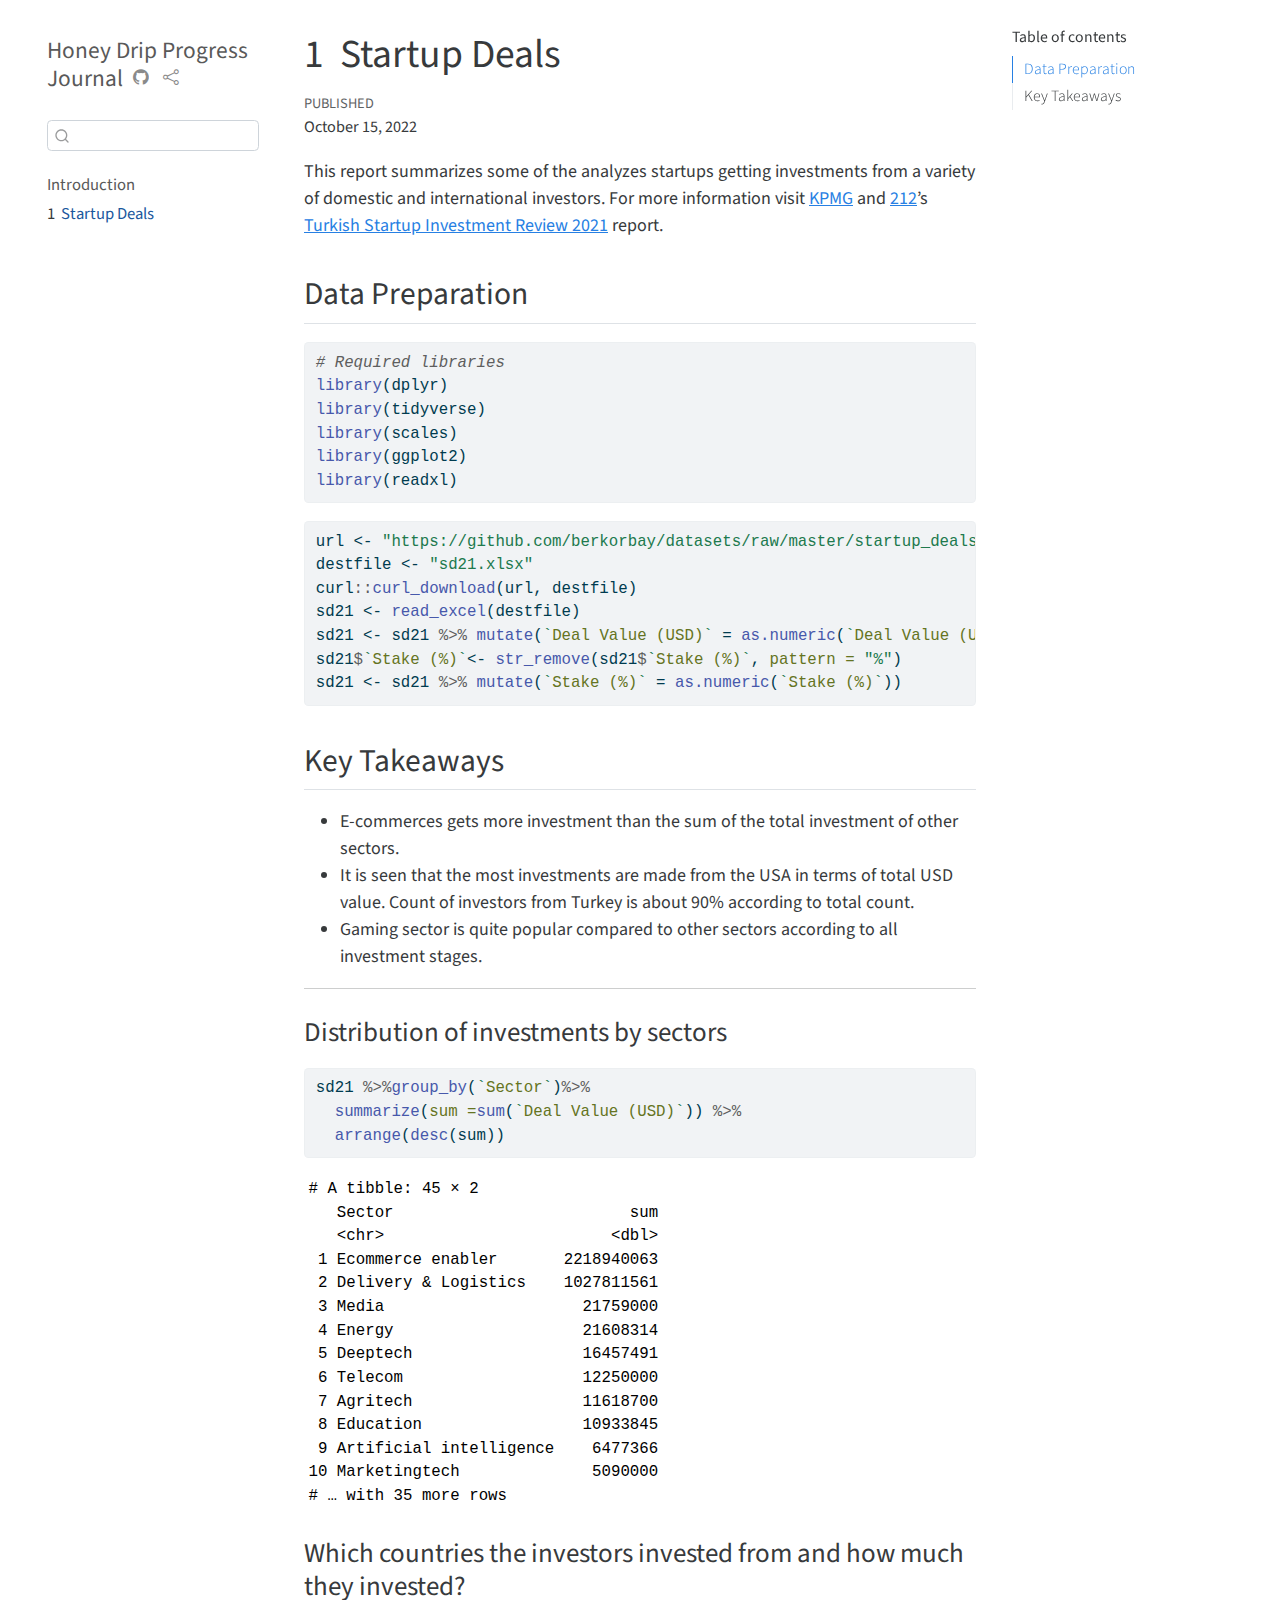
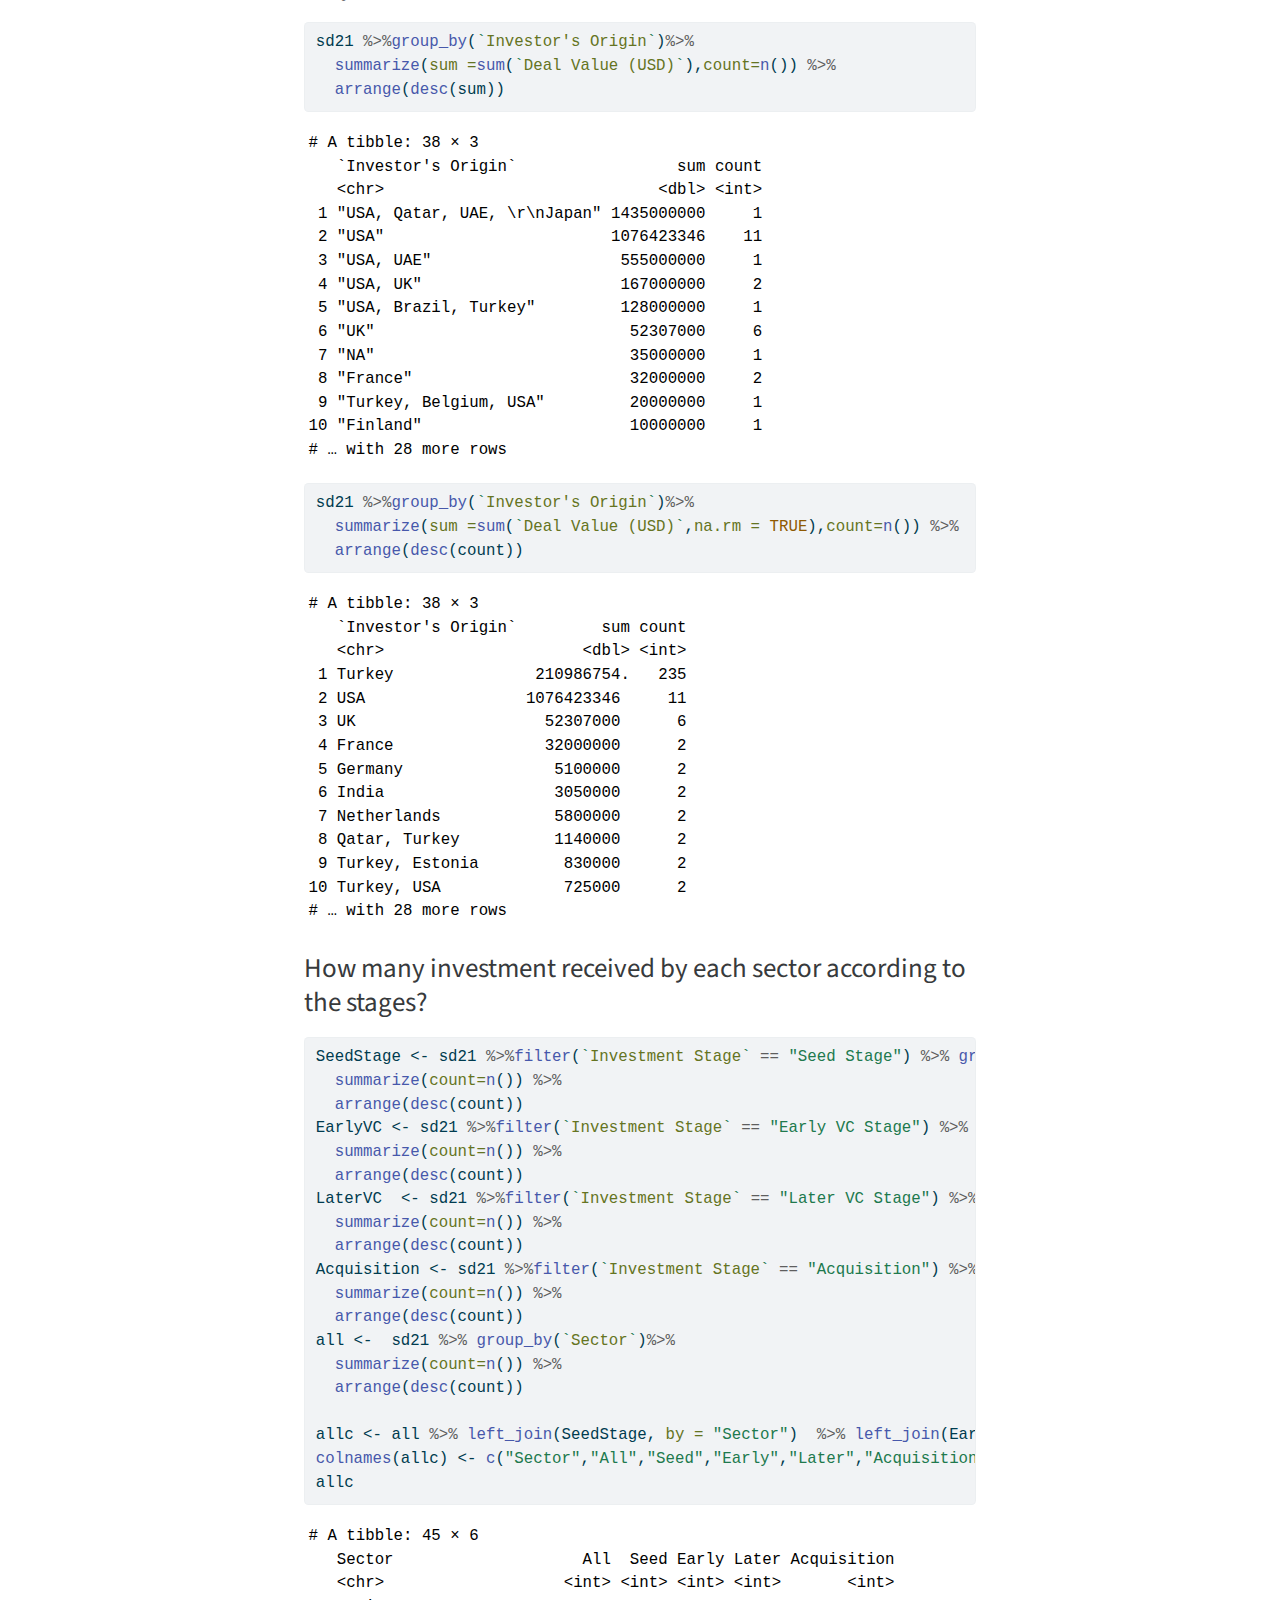
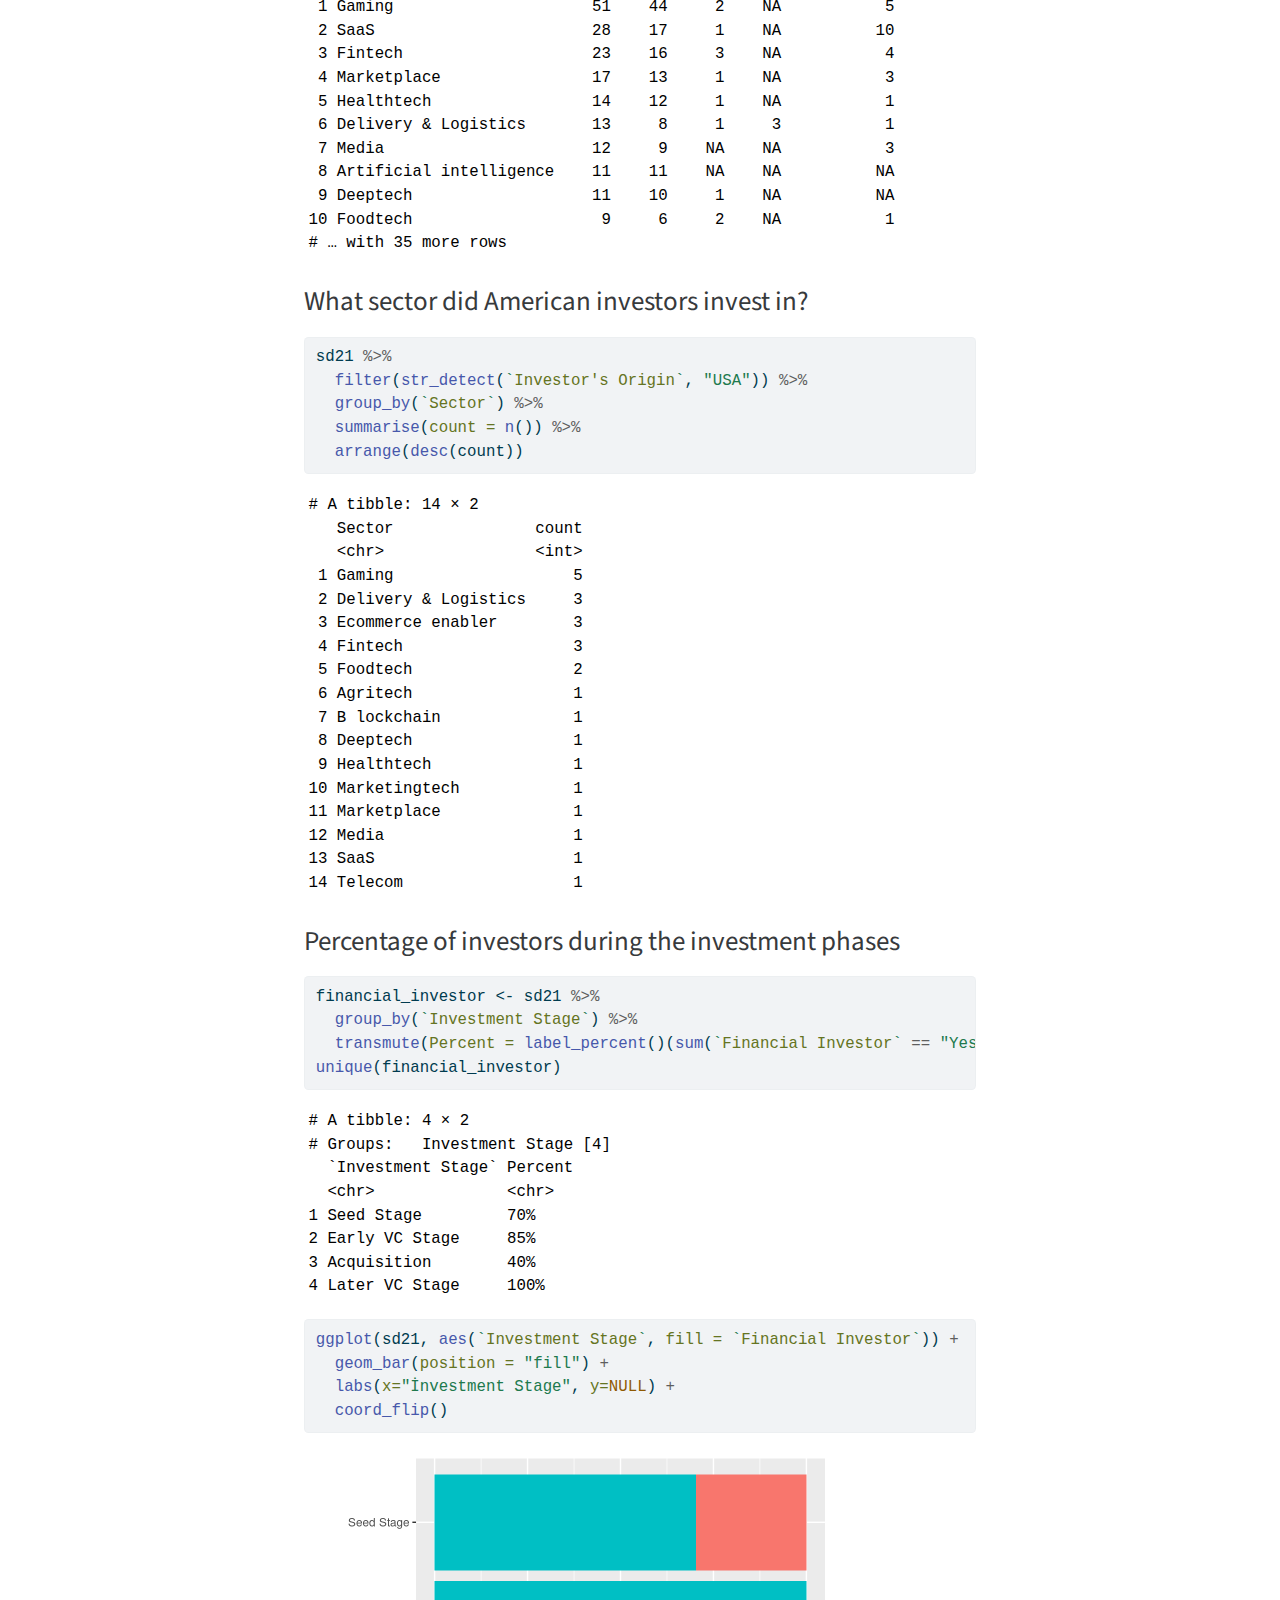
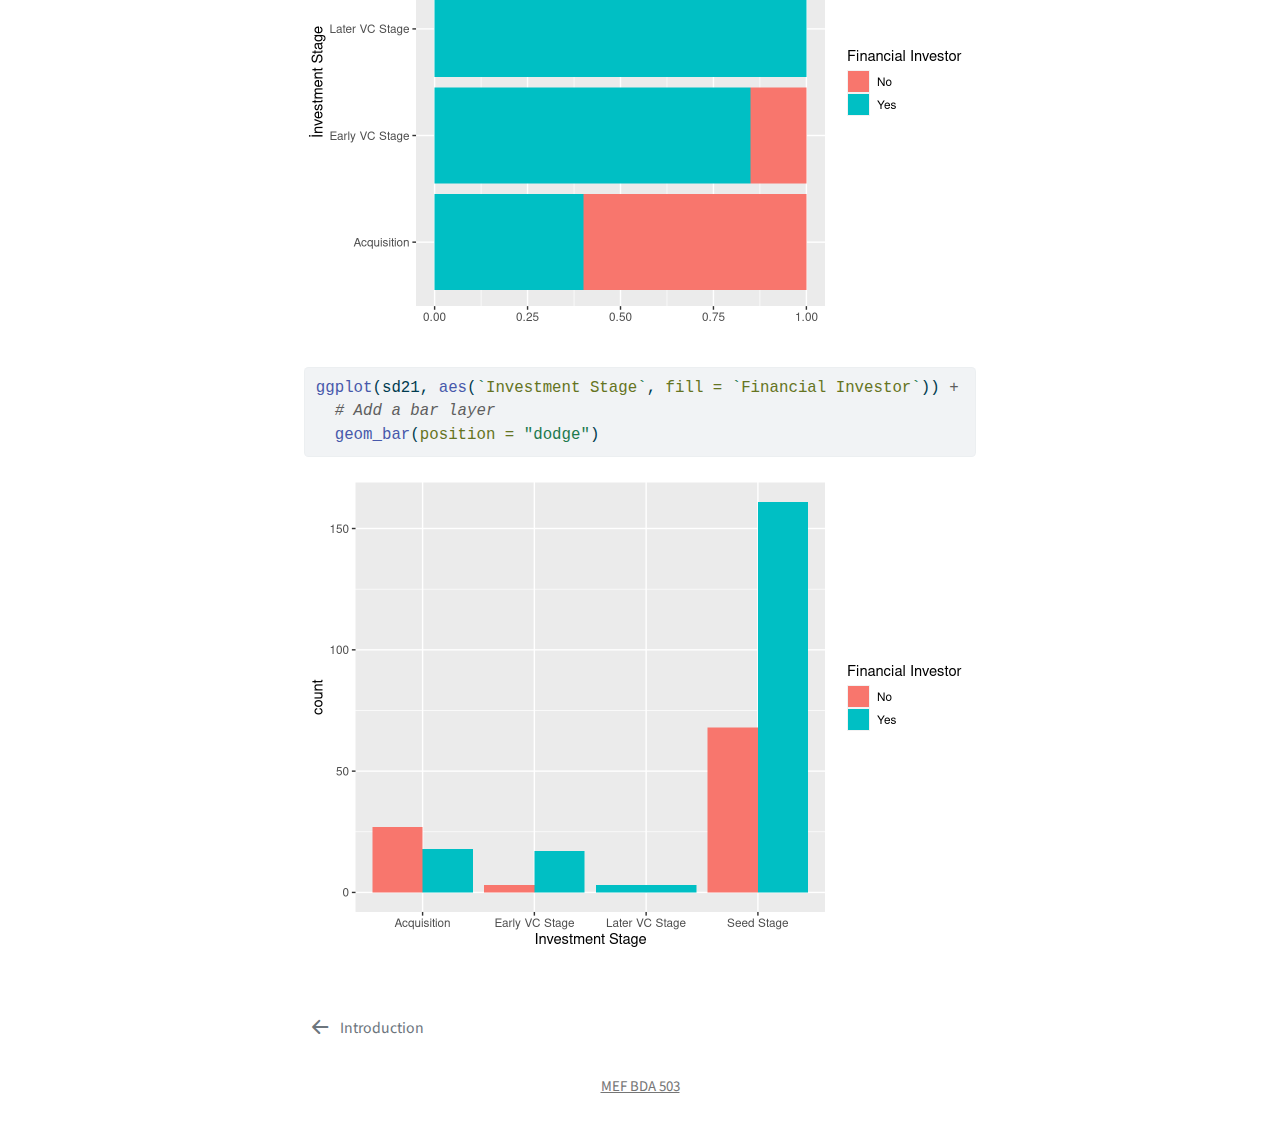
==== docs/assignment1.html @ e0188a6a "startup deals update" ====
<!DOCTYPE html>
<html xmlns="http://www.w3.org/1999/xhtml" lang="en" xml:lang="en"><head>

<meta charset="utf-8">
<meta name="generator" content="quarto-1.1.251">

<meta name="viewport" content="width=device-width, initial-scale=1.0, user-scalable=yes">

<meta name="dcterms.date" content="2022-10-15">

<title>Honey Drip Progress Journal - 1&nbsp; Startup Deals</title>
<style>
code{white-space: pre-wrap;}
span.smallcaps{font-variant: small-caps;}
div.columns{display: flex; gap: min(4vw, 1.5em);}
div.column{flex: auto; overflow-x: auto;}
div.hanging-indent{margin-left: 1.5em; text-indent: -1.5em;}
ul.task-list{list-style: none;}
ul.task-list li input[type="checkbox"] {
  width: 0.8em;
  margin: 0 0.8em 0.2em -1.6em;
  vertical-align: middle;
}
pre > code.sourceCode { white-space: pre; position: relative; }
pre > code.sourceCode > span { display: inline-block; line-height: 1.25; }
pre > code.sourceCode > span:empty { height: 1.2em; }
.sourceCode { overflow: visible; }
code.sourceCode > span { color: inherit; text-decoration: inherit; }
div.sourceCode { margin: 1em 0; }
pre.sourceCode { margin: 0; }
@media screen {
div.sourceCode { overflow: auto; }
}
@media print {
pre > code.sourceCode { white-space: pre-wrap; }
pre > code.sourceCode > span { text-indent: -5em; padding-left: 5em; }
}
pre.numberSource code
  { counter-reset: source-line 0; }
pre.numberSource code > span
  { position: relative; left: -4em; counter-increment: source-line; }
pre.numberSource code > span > a:first-child::before
  { content: counter(source-line);
    position: relative; left: -1em; text-align: right; vertical-align: baseline;
    border: none; display: inline-block;
    -webkit-touch-callout: none; -webkit-user-select: none;
    -khtml-user-select: none; -moz-user-select: none;
    -ms-user-select: none; user-select: none;
    padding: 0 4px; width: 4em;
    color: #aaaaaa;
  }
pre.numberSource { margin-left: 3em; border-left: 1px solid #aaaaaa;  padding-left: 4px; }
div.sourceCode
  {   }
@media screen {
pre > code.sourceCode > span > a:first-child::before { text-decoration: underline; }
}
code span.al { color: #ff0000; font-weight: bold; } /* Alert */
code span.an { color: #60a0b0; font-weight: bold; font-style: italic; } /* Annotation */
code span.at { color: #7d9029; } /* Attribute */
code span.bn { color: #40a070; } /* BaseN */
code span.bu { color: #008000; } /* BuiltIn */
code span.cf { color: #007020; font-weight: bold; } /* ControlFlow */
code span.ch { color: #4070a0; } /* Char */
code span.cn { color: #880000; } /* Constant */
code span.co { color: #60a0b0; font-style: italic; } /* Comment */
code span.cv { color: #60a0b0; font-weight: bold; font-style: italic; } /* CommentVar */
code span.do { color: #ba2121; font-style: italic; } /* Documentation */
code span.dt { color: #902000; } /* DataType */
code span.dv { color: #40a070; } /* DecVal */
code span.er { color: #ff0000; font-weight: bold; } /* Error */
code span.ex { } /* Extension */
code span.fl { color: #40a070; } /* Float */
code span.fu { color: #06287e; } /* Function */
code span.im { color: #008000; font-weight: bold; } /* Import */
code span.in { color: #60a0b0; font-weight: bold; font-style: italic; } /* Information */
code span.kw { color: #007020; font-weight: bold; } /* Keyword */
code span.op { color: #666666; } /* Operator */
code span.ot { color: #007020; } /* Other */
code span.pp { color: #bc7a00; } /* Preprocessor */
code span.sc { color: #4070a0; } /* SpecialChar */
code span.ss { color: #bb6688; } /* SpecialString */
code span.st { color: #4070a0; } /* String */
code span.va { color: #19177c; } /* Variable */
code span.vs { color: #4070a0; } /* VerbatimString */
code span.wa { color: #60a0b0; font-weight: bold; font-style: italic; } /* Warning */
</style>


<script src="site_libs/quarto-nav/quarto-nav.js"></script>
<script src="site_libs/quarto-nav/headroom.min.js"></script>
<script src="site_libs/clipboard/clipboard.min.js"></script>
<script src="site_libs/quarto-search/autocomplete.umd.js"></script>
<script src="site_libs/quarto-search/fuse.min.js"></script>
<script src="site_libs/quarto-search/quarto-search.js"></script>
<meta name="quarto:offset" content="./">
<link href="./index.html" rel="prev">
<script src="site_libs/quarto-html/quarto.js"></script>
<script src="site_libs/quarto-html/popper.min.js"></script>
<script src="site_libs/quarto-html/tippy.umd.min.js"></script>
<script src="site_libs/quarto-html/anchor.min.js"></script>
<link href="site_libs/quarto-html/tippy.css" rel="stylesheet">
<link href="site_libs/quarto-html/quarto-syntax-highlighting.css" rel="stylesheet" id="quarto-text-highlighting-styles">
<script src="site_libs/bootstrap/bootstrap.min.js"></script>
<link href="site_libs/bootstrap/bootstrap-icons.css" rel="stylesheet">
<link href="site_libs/bootstrap/bootstrap.min.css" rel="stylesheet" id="quarto-bootstrap" data-mode="light">
<script id="quarto-search-options" type="application/json">{
  "location": "sidebar",
  "copy-button": false,
  "collapse-after": 3,
  "panel-placement": "start",
  "type": "textbox",
  "limit": 20,
  "language": {
    "search-no-results-text": "No results",
    "search-matching-documents-text": "matching documents",
    "search-copy-link-title": "Copy link to search",
    "search-hide-matches-text": "Hide additional matches",
    "search-more-match-text": "more match in this document",
    "search-more-matches-text": "more matches in this document",
    "search-clear-button-title": "Clear",
    "search-detached-cancel-button-title": "Cancel",
    "search-submit-button-title": "Submit"
  }
}</script>
<style>html{ scroll-behavior: smooth; }</style>


</head>

<body class="nav-sidebar floating">

<div id="quarto-search-results"></div>
  <header id="quarto-header" class="headroom fixed-top">
  <nav class="quarto-secondary-nav" data-bs-toggle="collapse" data-bs-target="#quarto-sidebar" aria-controls="quarto-sidebar" aria-expanded="false" aria-label="Toggle sidebar navigation" onclick="if (window.quartoToggleHeadroom) { window.quartoToggleHeadroom(); }">
    <div class="container-fluid d-flex justify-content-between">
      <h1 class="quarto-secondary-nav-title"><span class="chapter-number">1</span>&nbsp; <span class="chapter-title">Startup Deals</span></h1>
      <button type="button" class="quarto-btn-toggle btn" aria-label="Show secondary navigation">
        <i class="bi bi-chevron-right"></i>
      </button>
    </div>
  </nav>
</header>
<!-- content -->
<div id="quarto-content" class="quarto-container page-columns page-rows-contents page-layout-article">
<!-- sidebar -->
  <nav id="quarto-sidebar" class="sidebar collapse sidebar-navigation floating overflow-auto">
    <div class="pt-lg-2 mt-2 text-left sidebar-header">
    <div class="sidebar-title mb-0 py-0">
      <a href="./">Honey Drip Progress Journal</a> 
        <div class="sidebar-tools-main">
    <a href="https://github.com/pjournal/mef06g-honey-drip" title="Source Code" class="sidebar-tool px-1"><i class="bi bi-github"></i></a>
    <a href="" title="Share" id="sidebar-tool-dropdown-0" class="sidebar-tool dropdown-toggle px-1" data-bs-toggle="dropdown" aria-expanded="false"><i class="bi bi-share"></i></a>
    <ul class="dropdown-menu" aria-labelledby="sidebar-tool-dropdown-0">
        <li>
          <a class="dropdown-item sidebar-tools-main-item" href="https://twitter.com/intent/tweet?url=|url|">
            <i class="bi bi-bi-twitter pe-1"></i>
          Twitter
          </a>
        </li>
        <li>
          <a class="dropdown-item sidebar-tools-main-item" href="https://www.facebook.com/sharer/sharer.php?u=|url|">
            <i class="bi bi-bi-facebook pe-1"></i>
          Facebook
          </a>
        </li>
    </ul>
</div>
    </div>
      </div>
      <div class="mt-2 flex-shrink-0 align-items-center">
        <div class="sidebar-search">
        <div id="quarto-search" class="" title="Search"></div>
        </div>
      </div>
    <div class="sidebar-menu-container"> 
    <ul class="list-unstyled mt-1">
        <li class="sidebar-item">
  <div class="sidebar-item-container"> 
  <a href="./index.html" class="sidebar-item-text sidebar-link">Introduction</a>
  </div>
</li>
        <li class="sidebar-item">
  <div class="sidebar-item-container"> 
  <a href="./assignment1.html" class="sidebar-item-text sidebar-link active"><span class="chapter-number">1</span>&nbsp; <span class="chapter-title">Startup Deals</span></a>
  </div>
</li>
    </ul>
    </div>
</nav>
<!-- margin-sidebar -->
    <div id="quarto-margin-sidebar" class="sidebar margin-sidebar">
        <nav id="TOC" role="doc-toc" class="toc-active">
    <h2 id="toc-title">Table of contents</h2>
   
  <ul>
  <li><a href="#data-preparation" id="toc-data-preparation" class="nav-link active" data-scroll-target="#data-preparation">Data Preparation</a></li>
  <li><a href="#key-takeaways" id="toc-key-takeaways" class="nav-link" data-scroll-target="#key-takeaways">Key Takeaways</a>
  <ul class="collapse">
  <li><a href="#distribution-of-investments-by-sectors" id="toc-distribution-of-investments-by-sectors" class="nav-link" data-scroll-target="#distribution-of-investments-by-sectors">Distribution of investments by sectors</a></li>
  <li><a href="#which-countries-the-investors-invested-from-and-how-much-they-invested" id="toc-which-countries-the-investors-invested-from-and-how-much-they-invested" class="nav-link" data-scroll-target="#which-countries-the-investors-invested-from-and-how-much-they-invested">Which countries the investors invested from and how much they invested?</a></li>
  <li><a href="#how-many-investment-received-by-each-sector-according-to-the-stages" id="toc-how-many-investment-received-by-each-sector-according-to-the-stages" class="nav-link" data-scroll-target="#how-many-investment-received-by-each-sector-according-to-the-stages">How many investment received by each sector according to the stages?</a></li>
  <li><a href="#what-sector-did-american-investors-invest-in" id="toc-what-sector-did-american-investors-invest-in" class="nav-link" data-scroll-target="#what-sector-did-american-investors-invest-in">What sector did American investors invest in?</a></li>
  <li><a href="#percentage-of-investors-during-the-investment-phases" id="toc-percentage-of-investors-during-the-investment-phases" class="nav-link" data-scroll-target="#percentage-of-investors-during-the-investment-phases">Percentage of investors during the investment phases</a></li>
  </ul></li>
  </ul>
</nav>
    </div>
<!-- main -->
<main class="content" id="quarto-document-content">

<header id="title-block-header" class="quarto-title-block default">
<div class="quarto-title">
<h1 class="title d-none d-lg-block"><span class="chapter-number">1</span>&nbsp; <span class="chapter-title">Startup Deals</span></h1>
</div>



<div class="quarto-title-meta">

    
    <div>
    <div class="quarto-title-meta-heading">Published</div>
    <div class="quarto-title-meta-contents">
      <p class="date">October 15, 2022</p>
    </div>
  </div>
    
  </div>
  

</header>

<p>This report summarizes some of the analyzes startups getting investments from a variety of domestic and international investors. For more information visit <a href="https://home.kpmg/tr/tr/home.html">KPMG</a> and <a href="https://212.vc/">212</a>’s <a href="https://assets.kpmg/content/dam/kpmg/tr/pdf/2022/03/turkish-startup-investments-review-2021.pdf">Turkish Startup Investment Review 2021</a> report.</p>
<section id="data-preparation" class="level2">
<h2 class="anchored" data-anchor-id="data-preparation">Data Preparation</h2>
<div class="cell">
<div class="sourceCode cell-code" id="cb1"><pre class="sourceCode r code-with-copy"><code class="sourceCode r"><span id="cb1-1"><a href="#cb1-1" aria-hidden="true" tabindex="-1"></a><span class="co"># Required libraries</span></span>
<span id="cb1-2"><a href="#cb1-2" aria-hidden="true" tabindex="-1"></a><span class="fu">library</span>(dplyr)</span>
<span id="cb1-3"><a href="#cb1-3" aria-hidden="true" tabindex="-1"></a><span class="fu">library</span>(tidyverse)</span>
<span id="cb1-4"><a href="#cb1-4" aria-hidden="true" tabindex="-1"></a><span class="fu">library</span>(scales)</span>
<span id="cb1-5"><a href="#cb1-5" aria-hidden="true" tabindex="-1"></a><span class="fu">library</span>(ggplot2)</span>
<span id="cb1-6"><a href="#cb1-6" aria-hidden="true" tabindex="-1"></a><span class="fu">library</span>(readxl)</span></code><button title="Copy to Clipboard" class="code-copy-button"><i class="bi"></i></button></pre></div>
</div>
<div class="cell">
<div class="sourceCode cell-code" id="cb2"><pre class="sourceCode r code-with-copy"><code class="sourceCode r"><span id="cb2-1"><a href="#cb2-1" aria-hidden="true" tabindex="-1"></a>url <span class="ot">&lt;-</span> <span class="st">"https://github.com/berkorbay/datasets/raw/master/startup_deals/startup_deals_2021.xlsx"</span></span>
<span id="cb2-2"><a href="#cb2-2" aria-hidden="true" tabindex="-1"></a>destfile <span class="ot">&lt;-</span> <span class="st">"sd21.xlsx"</span></span>
<span id="cb2-3"><a href="#cb2-3" aria-hidden="true" tabindex="-1"></a>curl<span class="sc">::</span><span class="fu">curl_download</span>(url, destfile)</span>
<span id="cb2-4"><a href="#cb2-4" aria-hidden="true" tabindex="-1"></a>sd21 <span class="ot">&lt;-</span> <span class="fu">read_excel</span>(destfile)</span>
<span id="cb2-5"><a href="#cb2-5" aria-hidden="true" tabindex="-1"></a>sd21 <span class="ot">&lt;-</span> sd21 <span class="sc">%&gt;%</span> <span class="fu">mutate</span>(<span class="st">`</span><span class="at">Deal Value (USD)</span><span class="st">`</span> <span class="ot">=</span> <span class="fu">as.numeric</span>(<span class="st">`</span><span class="at">Deal Value (USD)</span><span class="st">`</span>))</span>
<span id="cb2-6"><a href="#cb2-6" aria-hidden="true" tabindex="-1"></a>sd21<span class="sc">$</span><span class="st">`</span><span class="at">Stake (%)</span><span class="st">`</span><span class="ot">&lt;-</span> <span class="fu">str_remove</span>(sd21<span class="sc">$</span><span class="st">`</span><span class="at">Stake (%)</span><span class="st">`</span>, <span class="at">pattern =</span> <span class="st">"%"</span>)</span>
<span id="cb2-7"><a href="#cb2-7" aria-hidden="true" tabindex="-1"></a>sd21 <span class="ot">&lt;-</span> sd21 <span class="sc">%&gt;%</span> <span class="fu">mutate</span>(<span class="st">`</span><span class="at">Stake (%)</span><span class="st">`</span> <span class="ot">=</span> <span class="fu">as.numeric</span>(<span class="st">`</span><span class="at">Stake (%)</span><span class="st">`</span>))</span></code><button title="Copy to Clipboard" class="code-copy-button"><i class="bi"></i></button></pre></div>
</div>
</section>
<section id="key-takeaways" class="level2">
<h2 class="anchored" data-anchor-id="key-takeaways">Key Takeaways</h2>
<ul>
<li>E-commerces gets more investment than the sum of the total investment of other sectors.</li>
<li>It is seen that the most investments are made from the USA in terms of total USD value. Count of investors from Turkey is about 90% according to total count.</li>
<li>Gaming sector is quite popular compared to other sectors according to all investment stages.</li>
</ul>
<hr>
<section id="distribution-of-investments-by-sectors" class="level3">
<h3 class="anchored" data-anchor-id="distribution-of-investments-by-sectors">Distribution of investments by sectors</h3>
<div class="cell">
<div class="sourceCode cell-code" id="cb3"><pre class="sourceCode r code-with-copy"><code class="sourceCode r"><span id="cb3-1"><a href="#cb3-1" aria-hidden="true" tabindex="-1"></a>sd21 <span class="sc">%&gt;%</span><span class="fu">group_by</span>(<span class="st">`</span><span class="at">Sector</span><span class="st">`</span>)<span class="sc">%&gt;%</span></span>
<span id="cb3-2"><a href="#cb3-2" aria-hidden="true" tabindex="-1"></a>  <span class="fu">summarize</span>(<span class="at">sum =</span><span class="fu">sum</span>(<span class="st">`</span><span class="at">Deal Value (USD)</span><span class="st">`</span>)) <span class="sc">%&gt;%</span></span>
<span id="cb3-3"><a href="#cb3-3" aria-hidden="true" tabindex="-1"></a>  <span class="fu">arrange</span>(<span class="fu">desc</span>(sum))</span></code><button title="Copy to Clipboard" class="code-copy-button"><i class="bi"></i></button></pre></div>
<div class="cell-output cell-output-stdout">
<pre><code># A tibble: 45 × 2
   Sector                         sum
   &lt;chr&gt;                        &lt;dbl&gt;
 1 Ecommerce enabler       2218940063
 2 Delivery &amp; Logistics    1027811561
 3 Media                     21759000
 4 Energy                    21608314
 5 Deeptech                  16457491
 6 Telecom                   12250000
 7 Agritech                  11618700
 8 Education                 10933845
 9 Artificial intelligence    6477366
10 Marketingtech              5090000
# … with 35 more rows</code></pre>
</div>
</div>
</section>
<section id="which-countries-the-investors-invested-from-and-how-much-they-invested" class="level3">
<h3 class="anchored" data-anchor-id="which-countries-the-investors-invested-from-and-how-much-they-invested">Which countries the investors invested from and how much they invested?</h3>
<div class="cell">
<div class="sourceCode cell-code" id="cb5"><pre class="sourceCode r code-with-copy"><code class="sourceCode r"><span id="cb5-1"><a href="#cb5-1" aria-hidden="true" tabindex="-1"></a>sd21 <span class="sc">%&gt;%</span><span class="fu">group_by</span>(<span class="st">`</span><span class="at">Investor's Origin</span><span class="st">`</span>)<span class="sc">%&gt;%</span></span>
<span id="cb5-2"><a href="#cb5-2" aria-hidden="true" tabindex="-1"></a>  <span class="fu">summarize</span>(<span class="at">sum =</span><span class="fu">sum</span>(<span class="st">`</span><span class="at">Deal Value (USD)</span><span class="st">`</span>),<span class="at">count=</span><span class="fu">n</span>()) <span class="sc">%&gt;%</span></span>
<span id="cb5-3"><a href="#cb5-3" aria-hidden="true" tabindex="-1"></a>  <span class="fu">arrange</span>(<span class="fu">desc</span>(sum))</span></code><button title="Copy to Clipboard" class="code-copy-button"><i class="bi"></i></button></pre></div>
<div class="cell-output cell-output-stdout">
<pre><code># A tibble: 38 × 3
   `Investor's Origin`                 sum count
   &lt;chr&gt;                             &lt;dbl&gt; &lt;int&gt;
 1 "USA, Qatar, UAE, \r\nJapan" 1435000000     1
 2 "USA"                        1076423346    11
 3 "USA, UAE"                    555000000     1
 4 "USA, UK"                     167000000     2
 5 "USA, Brazil, Turkey"         128000000     1
 6 "UK"                           52307000     6
 7 "NA"                           35000000     1
 8 "France"                       32000000     2
 9 "Turkey, Belgium, USA"         20000000     1
10 "Finland"                      10000000     1
# … with 28 more rows</code></pre>
</div>
<div class="sourceCode cell-code" id="cb7"><pre class="sourceCode r code-with-copy"><code class="sourceCode r"><span id="cb7-1"><a href="#cb7-1" aria-hidden="true" tabindex="-1"></a>sd21 <span class="sc">%&gt;%</span><span class="fu">group_by</span>(<span class="st">`</span><span class="at">Investor's Origin</span><span class="st">`</span>)<span class="sc">%&gt;%</span></span>
<span id="cb7-2"><a href="#cb7-2" aria-hidden="true" tabindex="-1"></a>  <span class="fu">summarize</span>(<span class="at">sum =</span><span class="fu">sum</span>(<span class="st">`</span><span class="at">Deal Value (USD)</span><span class="st">`</span>,<span class="at">na.rm =</span> <span class="cn">TRUE</span>),<span class="at">count=</span><span class="fu">n</span>()) <span class="sc">%&gt;%</span></span>
<span id="cb7-3"><a href="#cb7-3" aria-hidden="true" tabindex="-1"></a>  <span class="fu">arrange</span>(<span class="fu">desc</span>(count))</span></code><button title="Copy to Clipboard" class="code-copy-button"><i class="bi"></i></button></pre></div>
<div class="cell-output cell-output-stdout">
<pre><code># A tibble: 38 × 3
   `Investor's Origin`         sum count
   &lt;chr&gt;                     &lt;dbl&gt; &lt;int&gt;
 1 Turkey               210986754.   235
 2 USA                 1076423346     11
 3 UK                    52307000      6
 4 France                32000000      2
 5 Germany                5100000      2
 6 India                  3050000      2
 7 Netherlands            5800000      2
 8 Qatar, Turkey          1140000      2
 9 Turkey, Estonia         830000      2
10 Turkey, USA             725000      2
# … with 28 more rows</code></pre>
</div>
</div>
</section>
<section id="how-many-investment-received-by-each-sector-according-to-the-stages" class="level3">
<h3 class="anchored" data-anchor-id="how-many-investment-received-by-each-sector-according-to-the-stages">How many investment received by each sector according to the stages?</h3>
<div class="cell">
<div class="sourceCode cell-code" id="cb9"><pre class="sourceCode r code-with-copy"><code class="sourceCode r"><span id="cb9-1"><a href="#cb9-1" aria-hidden="true" tabindex="-1"></a>SeedStage <span class="ot">&lt;-</span> sd21 <span class="sc">%&gt;%</span><span class="fu">filter</span>(<span class="st">`</span><span class="at">Investment Stage</span><span class="st">`</span> <span class="sc">==</span> <span class="st">"Seed Stage"</span>) <span class="sc">%&gt;%</span> <span class="fu">group_by</span>(<span class="st">`</span><span class="at">Sector</span><span class="st">`</span>)<span class="sc">%&gt;%</span></span>
<span id="cb9-2"><a href="#cb9-2" aria-hidden="true" tabindex="-1"></a>  <span class="fu">summarize</span>(<span class="at">count=</span><span class="fu">n</span>()) <span class="sc">%&gt;%</span></span>
<span id="cb9-3"><a href="#cb9-3" aria-hidden="true" tabindex="-1"></a>  <span class="fu">arrange</span>(<span class="fu">desc</span>(count))</span>
<span id="cb9-4"><a href="#cb9-4" aria-hidden="true" tabindex="-1"></a>EarlyVC <span class="ot">&lt;-</span> sd21 <span class="sc">%&gt;%</span><span class="fu">filter</span>(<span class="st">`</span><span class="at">Investment Stage</span><span class="st">`</span> <span class="sc">==</span> <span class="st">"Early VC Stage"</span>) <span class="sc">%&gt;%</span> <span class="fu">group_by</span>(<span class="st">`</span><span class="at">Sector</span><span class="st">`</span>)<span class="sc">%&gt;%</span></span>
<span id="cb9-5"><a href="#cb9-5" aria-hidden="true" tabindex="-1"></a>  <span class="fu">summarize</span>(<span class="at">count=</span><span class="fu">n</span>()) <span class="sc">%&gt;%</span></span>
<span id="cb9-6"><a href="#cb9-6" aria-hidden="true" tabindex="-1"></a>  <span class="fu">arrange</span>(<span class="fu">desc</span>(count))</span>
<span id="cb9-7"><a href="#cb9-7" aria-hidden="true" tabindex="-1"></a>LaterVC  <span class="ot">&lt;-</span> sd21 <span class="sc">%&gt;%</span><span class="fu">filter</span>(<span class="st">`</span><span class="at">Investment Stage</span><span class="st">`</span> <span class="sc">==</span> <span class="st">"Later VC Stage"</span>) <span class="sc">%&gt;%</span> <span class="fu">group_by</span>(<span class="st">`</span><span class="at">Sector</span><span class="st">`</span>)<span class="sc">%&gt;%</span></span>
<span id="cb9-8"><a href="#cb9-8" aria-hidden="true" tabindex="-1"></a>  <span class="fu">summarize</span>(<span class="at">count=</span><span class="fu">n</span>()) <span class="sc">%&gt;%</span></span>
<span id="cb9-9"><a href="#cb9-9" aria-hidden="true" tabindex="-1"></a>  <span class="fu">arrange</span>(<span class="fu">desc</span>(count))</span>
<span id="cb9-10"><a href="#cb9-10" aria-hidden="true" tabindex="-1"></a>Acquisition <span class="ot">&lt;-</span> sd21 <span class="sc">%&gt;%</span><span class="fu">filter</span>(<span class="st">`</span><span class="at">Investment Stage</span><span class="st">`</span> <span class="sc">==</span> <span class="st">"Acquisition"</span>) <span class="sc">%&gt;%</span> <span class="fu">group_by</span>(<span class="st">`</span><span class="at">Sector</span><span class="st">`</span>)<span class="sc">%&gt;%</span></span>
<span id="cb9-11"><a href="#cb9-11" aria-hidden="true" tabindex="-1"></a>  <span class="fu">summarize</span>(<span class="at">count=</span><span class="fu">n</span>()) <span class="sc">%&gt;%</span></span>
<span id="cb9-12"><a href="#cb9-12" aria-hidden="true" tabindex="-1"></a>  <span class="fu">arrange</span>(<span class="fu">desc</span>(count))</span>
<span id="cb9-13"><a href="#cb9-13" aria-hidden="true" tabindex="-1"></a>all <span class="ot">&lt;-</span>  sd21 <span class="sc">%&gt;%</span> <span class="fu">group_by</span>(<span class="st">`</span><span class="at">Sector</span><span class="st">`</span>)<span class="sc">%&gt;%</span></span>
<span id="cb9-14"><a href="#cb9-14" aria-hidden="true" tabindex="-1"></a>  <span class="fu">summarize</span>(<span class="at">count=</span><span class="fu">n</span>()) <span class="sc">%&gt;%</span></span>
<span id="cb9-15"><a href="#cb9-15" aria-hidden="true" tabindex="-1"></a>  <span class="fu">arrange</span>(<span class="fu">desc</span>(count))</span>
<span id="cb9-16"><a href="#cb9-16" aria-hidden="true" tabindex="-1"></a></span>
<span id="cb9-17"><a href="#cb9-17" aria-hidden="true" tabindex="-1"></a>allc <span class="ot">&lt;-</span> all <span class="sc">%&gt;%</span> <span class="fu">left_join</span>(SeedStage, <span class="at">by =</span> <span class="st">"Sector"</span>)  <span class="sc">%&gt;%</span> <span class="fu">left_join</span>(EarlyVC, <span class="at">by =</span> <span class="st">"Sector"</span>) <span class="sc">%&gt;%</span> <span class="fu">left_join</span>(LaterVC, <span class="at">by =</span> <span class="st">"Sector"</span>) <span class="sc">%&gt;%</span> <span class="fu">left_join</span>(Acquisition, <span class="at">by =</span> <span class="st">"Sector"</span>)</span>
<span id="cb9-18"><a href="#cb9-18" aria-hidden="true" tabindex="-1"></a><span class="fu">colnames</span>(allc) <span class="ot">&lt;-</span> <span class="fu">c</span>(<span class="st">"Sector"</span>,<span class="st">"All"</span>,<span class="st">"Seed"</span>,<span class="st">"Early"</span>,<span class="st">"Later"</span>,<span class="st">"Acquisition"</span>)</span>
<span id="cb9-19"><a href="#cb9-19" aria-hidden="true" tabindex="-1"></a>allc</span></code><button title="Copy to Clipboard" class="code-copy-button"><i class="bi"></i></button></pre></div>
<div class="cell-output cell-output-stdout">
<pre><code># A tibble: 45 × 6
   Sector                    All  Seed Early Later Acquisition
   &lt;chr&gt;                   &lt;int&gt; &lt;int&gt; &lt;int&gt; &lt;int&gt;       &lt;int&gt;
 1 Gaming                     51    44     2    NA           5
 2 SaaS                       28    17     1    NA          10
 3 Fintech                    23    16     3    NA           4
 4 Marketplace                17    13     1    NA           3
 5 Healthtech                 14    12     1    NA           1
 6 Delivery &amp; Logistics       13     8     1     3           1
 7 Media                      12     9    NA    NA           3
 8 Artificial intelligence    11    11    NA    NA          NA
 9 Deeptech                   11    10     1    NA          NA
10 Foodtech                    9     6     2    NA           1
# … with 35 more rows</code></pre>
</div>
</div>
</section>
<section id="what-sector-did-american-investors-invest-in" class="level3">
<h3 class="anchored" data-anchor-id="what-sector-did-american-investors-invest-in">What sector did American investors invest in?</h3>
<div class="cell">
<div class="sourceCode cell-code" id="cb11"><pre class="sourceCode r code-with-copy"><code class="sourceCode r"><span id="cb11-1"><a href="#cb11-1" aria-hidden="true" tabindex="-1"></a>sd21 <span class="sc">%&gt;%</span></span>
<span id="cb11-2"><a href="#cb11-2" aria-hidden="true" tabindex="-1"></a>  <span class="fu">filter</span>(<span class="fu">str_detect</span>(<span class="st">`</span><span class="at">Investor's Origin</span><span class="st">`</span>, <span class="st">"USA"</span>)) <span class="sc">%&gt;%</span></span>
<span id="cb11-3"><a href="#cb11-3" aria-hidden="true" tabindex="-1"></a>  <span class="fu">group_by</span>(<span class="st">`</span><span class="at">Sector</span><span class="st">`</span>) <span class="sc">%&gt;%</span> </span>
<span id="cb11-4"><a href="#cb11-4" aria-hidden="true" tabindex="-1"></a>  <span class="fu">summarise</span>(<span class="at">count =</span> <span class="fu">n</span>()) <span class="sc">%&gt;%</span></span>
<span id="cb11-5"><a href="#cb11-5" aria-hidden="true" tabindex="-1"></a>  <span class="fu">arrange</span>(<span class="fu">desc</span>(count))</span></code><button title="Copy to Clipboard" class="code-copy-button"><i class="bi"></i></button></pre></div>
<div class="cell-output cell-output-stdout">
<pre><code># A tibble: 14 × 2
   Sector               count
   &lt;chr&gt;                &lt;int&gt;
 1 Gaming                   5
 2 Delivery &amp; Logistics     3
 3 Ecommerce enabler        3
 4 Fintech                  3
 5 Foodtech                 2
 6 Agritech                 1
 7 B lockchain              1
 8 Deeptech                 1
 9 Healthtech               1
10 Marketingtech            1
11 Marketplace              1
12 Media                    1
13 SaaS                     1
14 Telecom                  1</code></pre>
</div>
</div>
</section>
<section id="percentage-of-investors-during-the-investment-phases" class="level3">
<h3 class="anchored" data-anchor-id="percentage-of-investors-during-the-investment-phases">Percentage of investors during the investment phases</h3>
<div class="cell">
<div class="sourceCode cell-code" id="cb13"><pre class="sourceCode r code-with-copy"><code class="sourceCode r"><span id="cb13-1"><a href="#cb13-1" aria-hidden="true" tabindex="-1"></a>financial_investor <span class="ot">&lt;-</span> sd21 <span class="sc">%&gt;%</span> </span>
<span id="cb13-2"><a href="#cb13-2" aria-hidden="true" tabindex="-1"></a>  <span class="fu">group_by</span>(<span class="st">`</span><span class="at">Investment Stage</span><span class="st">`</span>) <span class="sc">%&gt;%</span> </span>
<span id="cb13-3"><a href="#cb13-3" aria-hidden="true" tabindex="-1"></a>  <span class="fu">transmute</span>(<span class="at">Percent =</span> <span class="fu">label_percent</span>()(<span class="fu">sum</span>(<span class="st">`</span><span class="at">Financial Investor</span><span class="st">`</span> <span class="sc">==</span> <span class="st">"Yes"</span>)<span class="sc">/</span><span class="fu">n</span>()))</span>
<span id="cb13-4"><a href="#cb13-4" aria-hidden="true" tabindex="-1"></a><span class="fu">unique</span>(financial_investor)</span></code><button title="Copy to Clipboard" class="code-copy-button"><i class="bi"></i></button></pre></div>
<div class="cell-output cell-output-stdout">
<pre><code># A tibble: 4 × 2
# Groups:   Investment Stage [4]
  `Investment Stage` Percent
  &lt;chr&gt;              &lt;chr&gt;  
1 Seed Stage         70%    
2 Early VC Stage     85%    
3 Acquisition        40%    
4 Later VC Stage     100%   </code></pre>
</div>
<div class="sourceCode cell-code" id="cb15"><pre class="sourceCode r code-with-copy"><code class="sourceCode r"><span id="cb15-1"><a href="#cb15-1" aria-hidden="true" tabindex="-1"></a><span class="fu">ggplot</span>(sd21, <span class="fu">aes</span>(<span class="st">`</span><span class="at">Investment Stage</span><span class="st">`</span>, <span class="at">fill =</span> <span class="st">`</span><span class="at">Financial Investor</span><span class="st">`</span>)) <span class="sc">+</span> </span>
<span id="cb15-2"><a href="#cb15-2" aria-hidden="true" tabindex="-1"></a>  <span class="fu">geom_bar</span>(<span class="at">position =</span> <span class="st">"fill"</span>) <span class="sc">+</span></span>
<span id="cb15-3"><a href="#cb15-3" aria-hidden="true" tabindex="-1"></a>  <span class="fu">labs</span>(<span class="at">x=</span><span class="st">"İnvestment Stage"</span>, <span class="at">y=</span><span class="cn">NULL</span>) <span class="sc">+</span></span>
<span id="cb15-4"><a href="#cb15-4" aria-hidden="true" tabindex="-1"></a>  <span class="fu">coord_flip</span>()</span></code><button title="Copy to Clipboard" class="code-copy-button"><i class="bi"></i></button></pre></div>
<div class="cell-output-display">
<p><img src="assignment1_files/figure-html/unnamed-chunk-6-1.png" class="img-fluid" width="672"></p>
</div>
<div class="sourceCode cell-code" id="cb16"><pre class="sourceCode r code-with-copy"><code class="sourceCode r"><span id="cb16-1"><a href="#cb16-1" aria-hidden="true" tabindex="-1"></a><span class="fu">ggplot</span>(sd21, <span class="fu">aes</span>(<span class="st">`</span><span class="at">Investment Stage</span><span class="st">`</span>, <span class="at">fill =</span> <span class="st">`</span><span class="at">Financial Investor</span><span class="st">`</span>)) <span class="sc">+</span></span>
<span id="cb16-2"><a href="#cb16-2" aria-hidden="true" tabindex="-1"></a>  <span class="co"># Add a bar layer</span></span>
<span id="cb16-3"><a href="#cb16-3" aria-hidden="true" tabindex="-1"></a>  <span class="fu">geom_bar</span>(<span class="at">position =</span> <span class="st">"dodge"</span>)</span></code><button title="Copy to Clipboard" class="code-copy-button"><i class="bi"></i></button></pre></div>
<div class="cell-output-display">
<p><img src="assignment1_files/figure-html/unnamed-chunk-6-2.png" class="img-fluid" width="672"></p>
</div>
</div>


</section>
</section>

</main> <!-- /main -->
<script id="quarto-html-after-body" type="application/javascript">
window.document.addEventListener("DOMContentLoaded", function (event) {
  const toggleBodyColorMode = (bsSheetEl) => {
    const mode = bsSheetEl.getAttribute("data-mode");
    const bodyEl = window.document.querySelector("body");
    if (mode === "dark") {
      bodyEl.classList.add("quarto-dark");
      bodyEl.classList.remove("quarto-light");
    } else {
      bodyEl.classList.add("quarto-light");
      bodyEl.classList.remove("quarto-dark");
    }
  }
  const toggleBodyColorPrimary = () => {
    const bsSheetEl = window.document.querySelector("link#quarto-bootstrap");
    if (bsSheetEl) {
      toggleBodyColorMode(bsSheetEl);
    }
  }
  toggleBodyColorPrimary();  
  const icon = "";
  const anchorJS = new window.AnchorJS();
  anchorJS.options = {
    placement: 'right',
    icon: icon
  };
  anchorJS.add('.anchored');
  const clipboard = new window.ClipboardJS('.code-copy-button', {
    target: function(trigger) {
      return trigger.previousElementSibling;
    }
  });
  clipboard.on('success', function(e) {
    // button target
    const button = e.trigger;
    // don't keep focus
    button.blur();
    // flash "checked"
    button.classList.add('code-copy-button-checked');
    var currentTitle = button.getAttribute("title");
    button.setAttribute("title", "Copied!");
    setTimeout(function() {
      button.setAttribute("title", currentTitle);
      button.classList.remove('code-copy-button-checked');
    }, 1000);
    // clear code selection
    e.clearSelection();
  });
  function tippyHover(el, contentFn) {
    const config = {
      allowHTML: true,
      content: contentFn,
      maxWidth: 500,
      delay: 100,
      arrow: false,
      appendTo: function(el) {
          return el.parentElement;
      },
      interactive: true,
      interactiveBorder: 10,
      theme: 'quarto',
      placement: 'bottom-start'
    };
    window.tippy(el, config); 
  }
  const noterefs = window.document.querySelectorAll('a[role="doc-noteref"]');
  for (var i=0; i<noterefs.length; i++) {
    const ref = noterefs[i];
    tippyHover(ref, function() {
      // use id or data attribute instead here
      let href = ref.getAttribute('data-footnote-href') || ref.getAttribute('href');
      try { href = new URL(href).hash; } catch {}
      const id = href.replace(/^#\/?/, "");
      const note = window.document.getElementById(id);
      return note.innerHTML;
    });
  }
  var bibliorefs = window.document.querySelectorAll('a[role="doc-biblioref"]');
  for (var i=0; i<bibliorefs.length; i++) {
    const ref = bibliorefs[i];
    const cites = ref.parentNode.getAttribute('data-cites').split(' ');
    tippyHover(ref, function() {
      var popup = window.document.createElement('div');
      cites.forEach(function(cite) {
        var citeDiv = window.document.createElement('div');
        citeDiv.classList.add('hanging-indent');
        citeDiv.classList.add('csl-entry');
        var biblioDiv = window.document.getElementById('ref-' + cite);
        if (biblioDiv) {
          citeDiv.innerHTML = biblioDiv.innerHTML;
        }
        popup.appendChild(citeDiv);
      });
      return popup.innerHTML;
    });
  }
});
</script>
<nav class="page-navigation">
  <div class="nav-page nav-page-previous">
      <a href="./index.html" class="pagination-link">
        <i class="bi bi-arrow-left-short"></i> <span class="nav-page-text">Introduction</span>
      </a>          
  </div>
  <div class="nav-page nav-page-next">
  </div>
</nav>
</div> <!-- /content -->
<footer class="footer">
  <div class="nav-footer">
      <div class="nav-footer-center"><a href="https://mef-bda503.github.io">MEF BDA 503</a></div>
  </div>
</footer>



<script src="site_libs/quarto-html/zenscroll-min.js"></script>
</body></html>
---- docs/site_libs/quarto-html/tippy.css ----
.tippy-box[data-animation=fade][data-state=hidden]{opacity:0}[data-tippy-root]{max-width:calc(100vw - 10px)}.tippy-box{position:relative;background-color:#333;color:#fff;border-radius:4px;font-size:14px;line-height:1.4;white-space:normal;outline:0;transition-property:transform,visibility,opacity}.tippy-box[data-placement^=top]>.tippy-arrow{bottom:0}.tippy-box[data-placement^=top]>.tippy-arrow:before{bottom:-7px;left:0;border-width:8px 8px 0;border-top-color:initial;transform-origin:center top}.tippy-box[data-placement^=bottom]>.tippy-arrow{top:0}.tippy-box[data-placement^=bottom]>.tippy-arrow:before{top:-7px;left:0;border-width:0 8px 8px;border-bottom-color:initial;transform-origin:center bottom}.tippy-box[data-placement^=left]>.tippy-arrow{right:0}.tippy-box[data-placement^=left]>.tippy-arrow:before{border-width:8px 0 8px 8px;border-left-color:initial;right:-7px;transform-origin:center left}.tippy-box[data-placement^=right]>.tippy-arrow{left:0}.tippy-box[data-placement^=right]>.tippy-arrow:before{left:-7px;border-width:8px 8px 8px 0;border-right-color:initial;transform-origin:center right}.tippy-box[data-inertia][data-state=visible]{transition-timing-function:cubic-bezier(.54,1.5,.38,1.11)}.tippy-arrow{width:16px;height:16px;color:#333}.tippy-arrow:before{content:"";position:absolute;border-color:transparent;border-style:solid}.tippy-content{position:relative;padding:5px 9px;z-index:1}
---- docs/site_libs/quarto-html/quarto-syntax-highlighting.css ----
/* quarto syntax highlight colors */
:root {
  --quarto-hl-ot-color: #003B4F;
  --quarto-hl-at-color: #657422;
  --quarto-hl-ss-color: #20794D;
  --quarto-hl-an-color: #5E5E5E;
  --quarto-hl-fu-color: #4758AB;
  --quarto-hl-st-color: #20794D;
  --quarto-hl-cf-color: #003B4F;
  --quarto-hl-op-color: #5E5E5E;
  --quarto-hl-er-color: #AD0000;
  --quarto-hl-bn-color: #AD0000;
  --quarto-hl-al-color: #AD0000;
  --quarto-hl-va-color: #111111;
  --quarto-hl-bu-color: inherit;
  --quarto-hl-ex-color: inherit;
  --quarto-hl-pp-color: #AD0000;
  --quarto-hl-in-color: #5E5E5E;
  --quarto-hl-vs-color: #20794D;
  --quarto-hl-wa-color: #5E5E5E;
  --quarto-hl-do-color: #5E5E5E;
  --quarto-hl-im-color: #00769E;
  --quarto-hl-ch-color: #20794D;
  --quarto-hl-dt-color: #AD0000;
  --quarto-hl-fl-color: #AD0000;
  --quarto-hl-co-color: #5E5E5E;
  --quarto-hl-cv-color: #5E5E5E;
  --quarto-hl-cn-color: #8f5902;
  --quarto-hl-sc-color: #5E5E5E;
  --quarto-hl-dv-color: #AD0000;
  --quarto-hl-kw-color: #003B4F;
}

/* other quarto variables */
:root {
  --quarto-font-monospace: SFMono-Regular, Menlo, Monaco, Consolas, "Liberation Mono", "Courier New", monospace;
}

pre > code.sourceCode > span {
  color: #003B4F;
}

code span {
  color: #003B4F;
}

code.sourceCode > span {
  color: #003B4F;
}

div.sourceCode,
div.sourceCode pre.sourceCode {
  color: #003B4F;
}

code span.ot {
  color: #003B4F;
}

code span.at {
  color: #657422;
}

code span.ss {
  color: #20794D;
}

code span.an {
  color: #5E5E5E;
}

code span.fu {
  color: #4758AB;
}

code span.st {
  color: #20794D;
}

code span.cf {
  color: #003B4F;
}

code span.op {
  color: #5E5E5E;
}

code span.er {
  color: #AD0000;
}

code span.bn {
  color: #AD0000;
}

code span.al {
  color: #AD0000;
}

code span.va {
  color: #111111;
}

code span.pp {
  color: #AD0000;
}

code span.in {
  color: #5E5E5E;
}

code span.vs {
  color: #20794D;
}

code span.wa {
  color: #5E5E5E;
  font-style: italic;
}

code span.do {
  color: #5E5E5E;
  font-style: italic;
}

code span.im {
  color: #00769E;
}

code span.ch {
  color: #20794D;
}

code span.dt {
  color: #AD0000;
}

code span.fl {
  color: #AD0000;
}

code span.co {
  color: #5E5E5E;
}

code span.cv {
  color: #5E5E5E;
  font-style: italic;
}

code span.cn {
  color: #8f5902;
}

code span.sc {
  color: #5E5E5E;
}

code span.dv {
  color: #AD0000;
}

code span.kw {
  color: #003B4F;
}

.prevent-inlining {
  content: "</";
}

/*# sourceMappingURL=debc5d5d77c3f9108843748ff7464032.css.map */
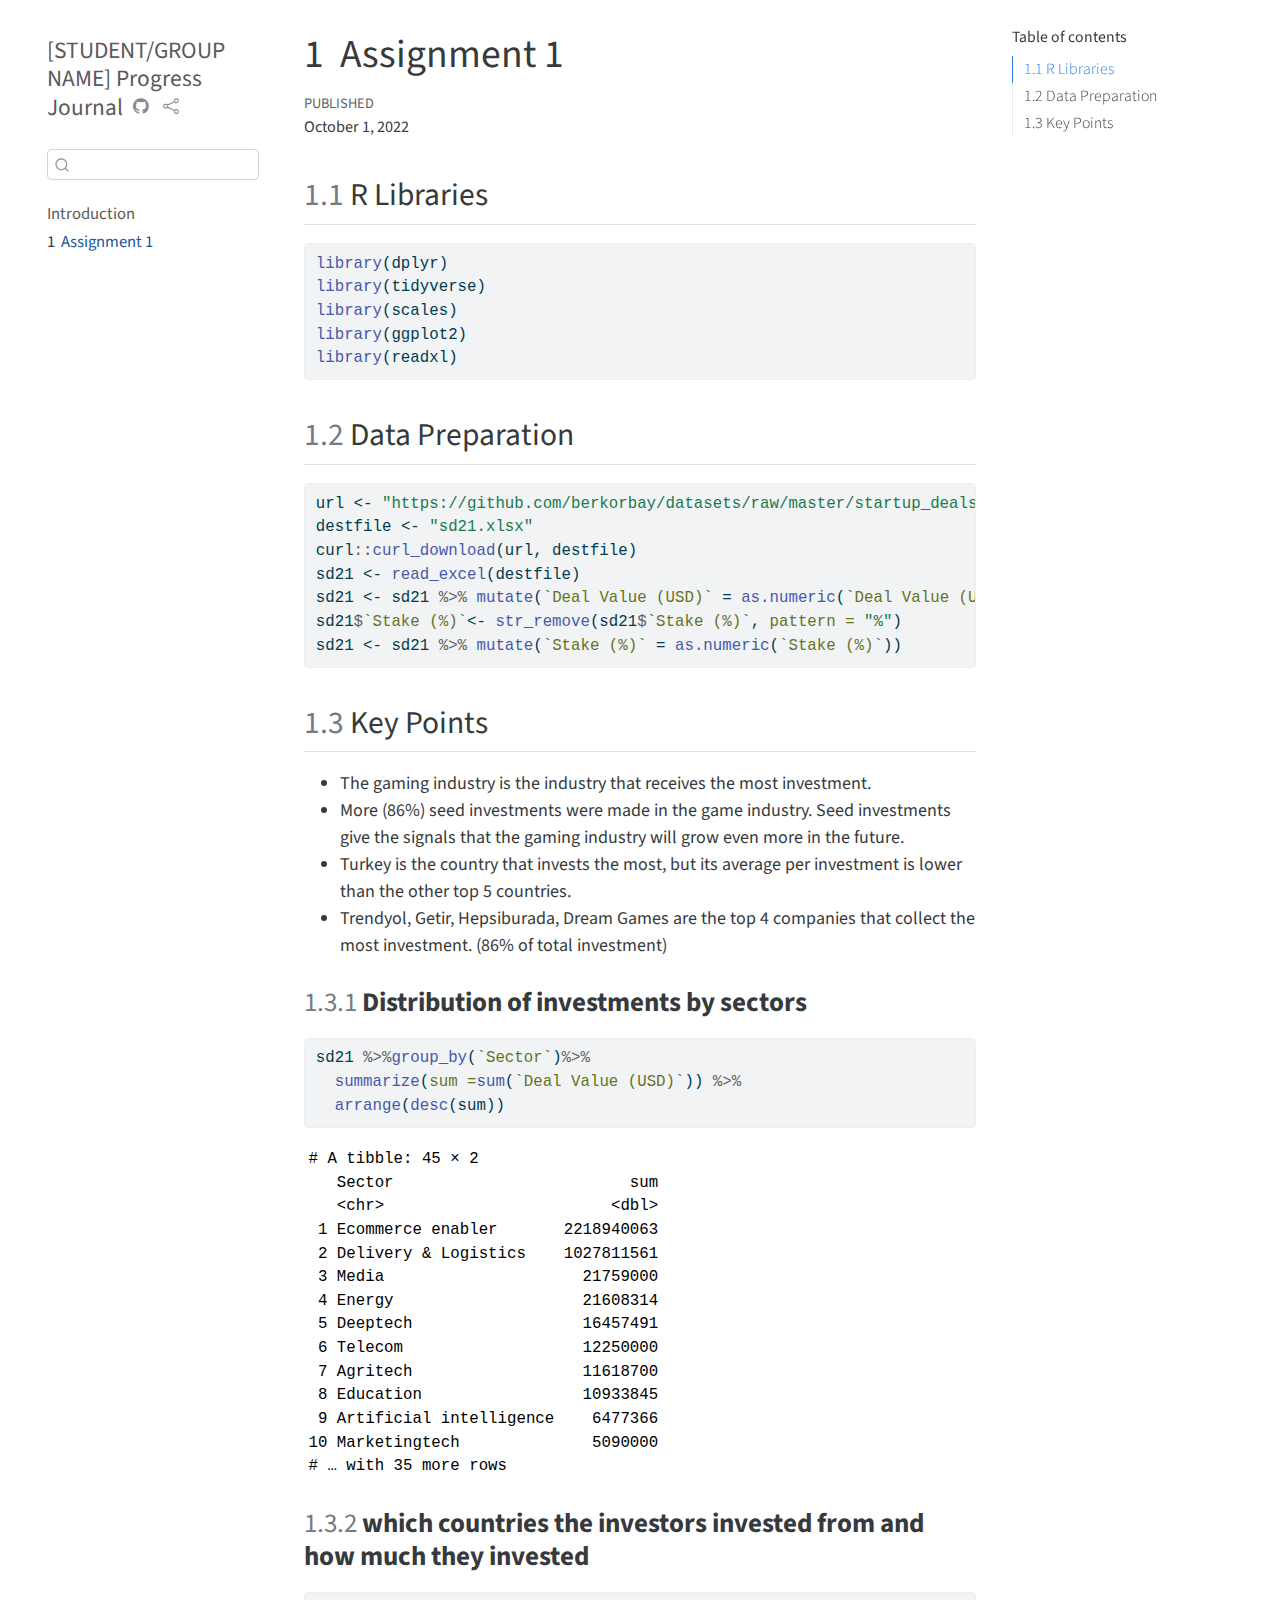
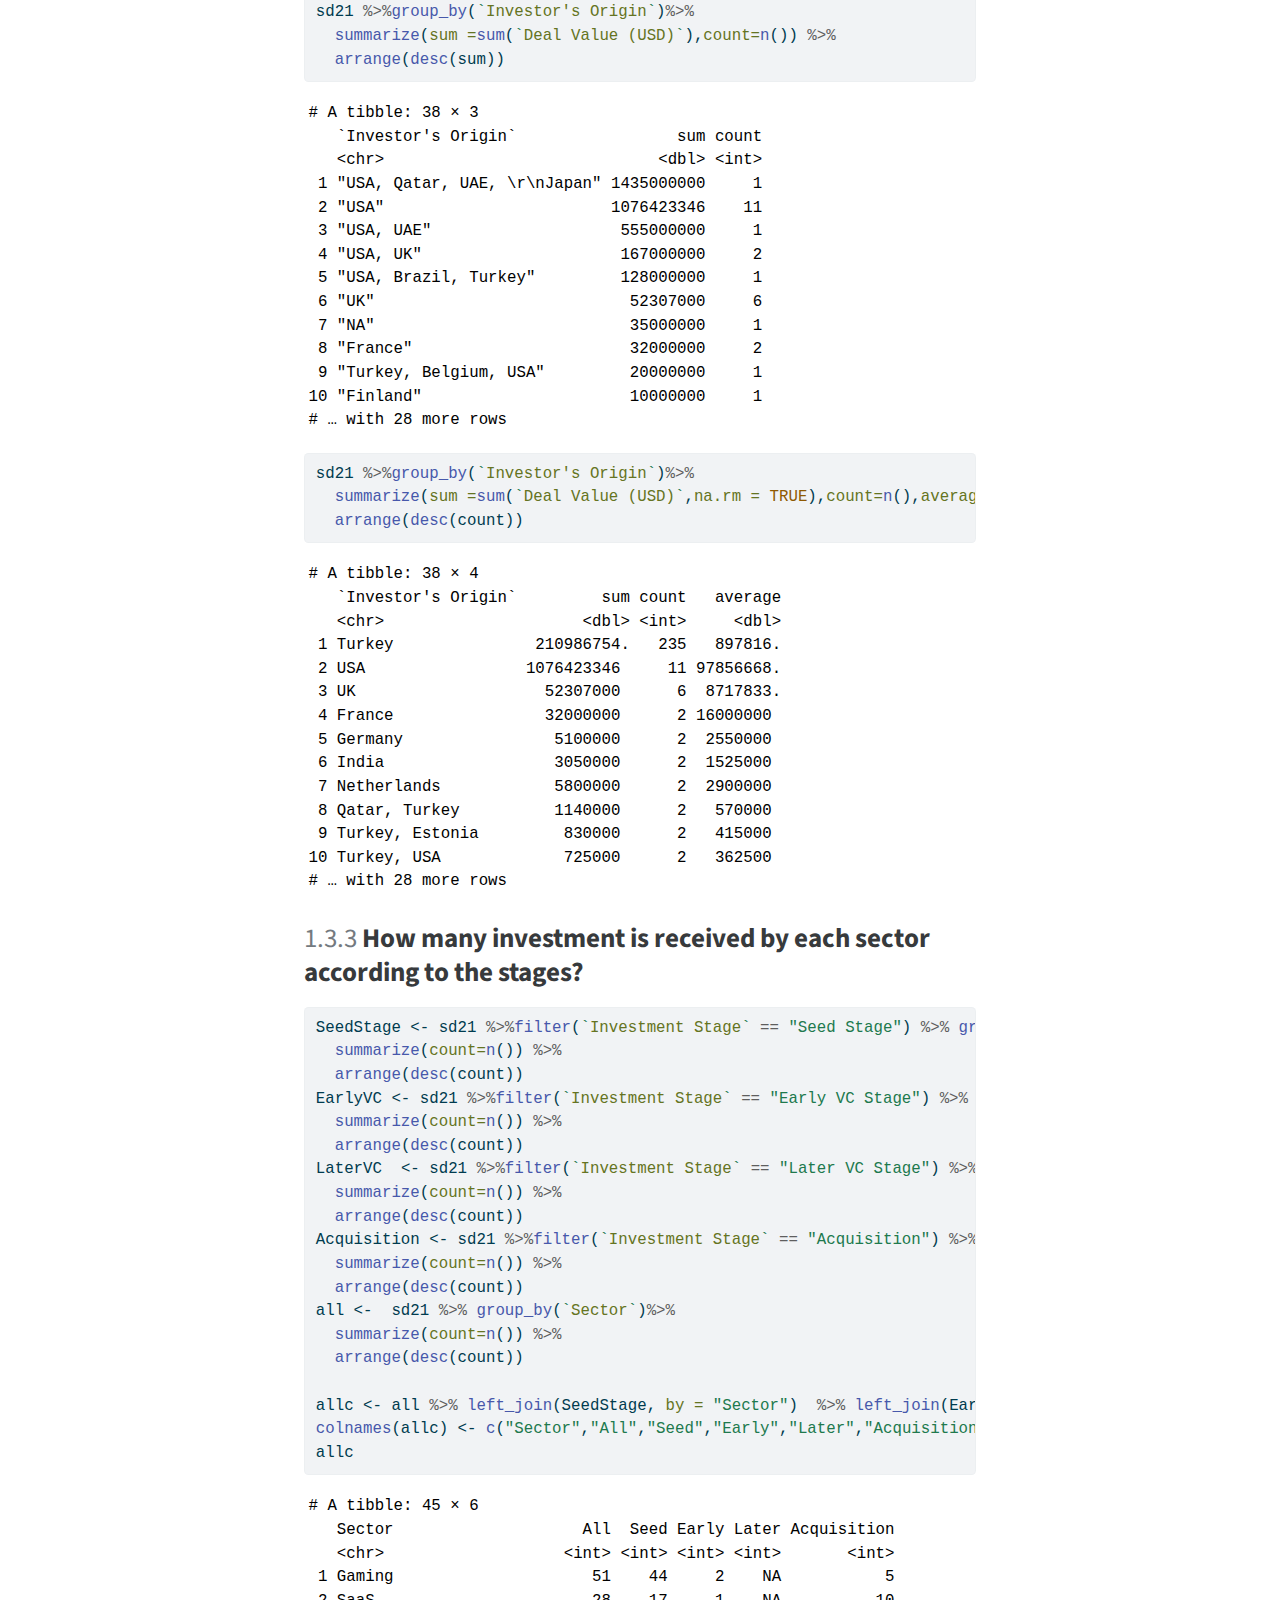
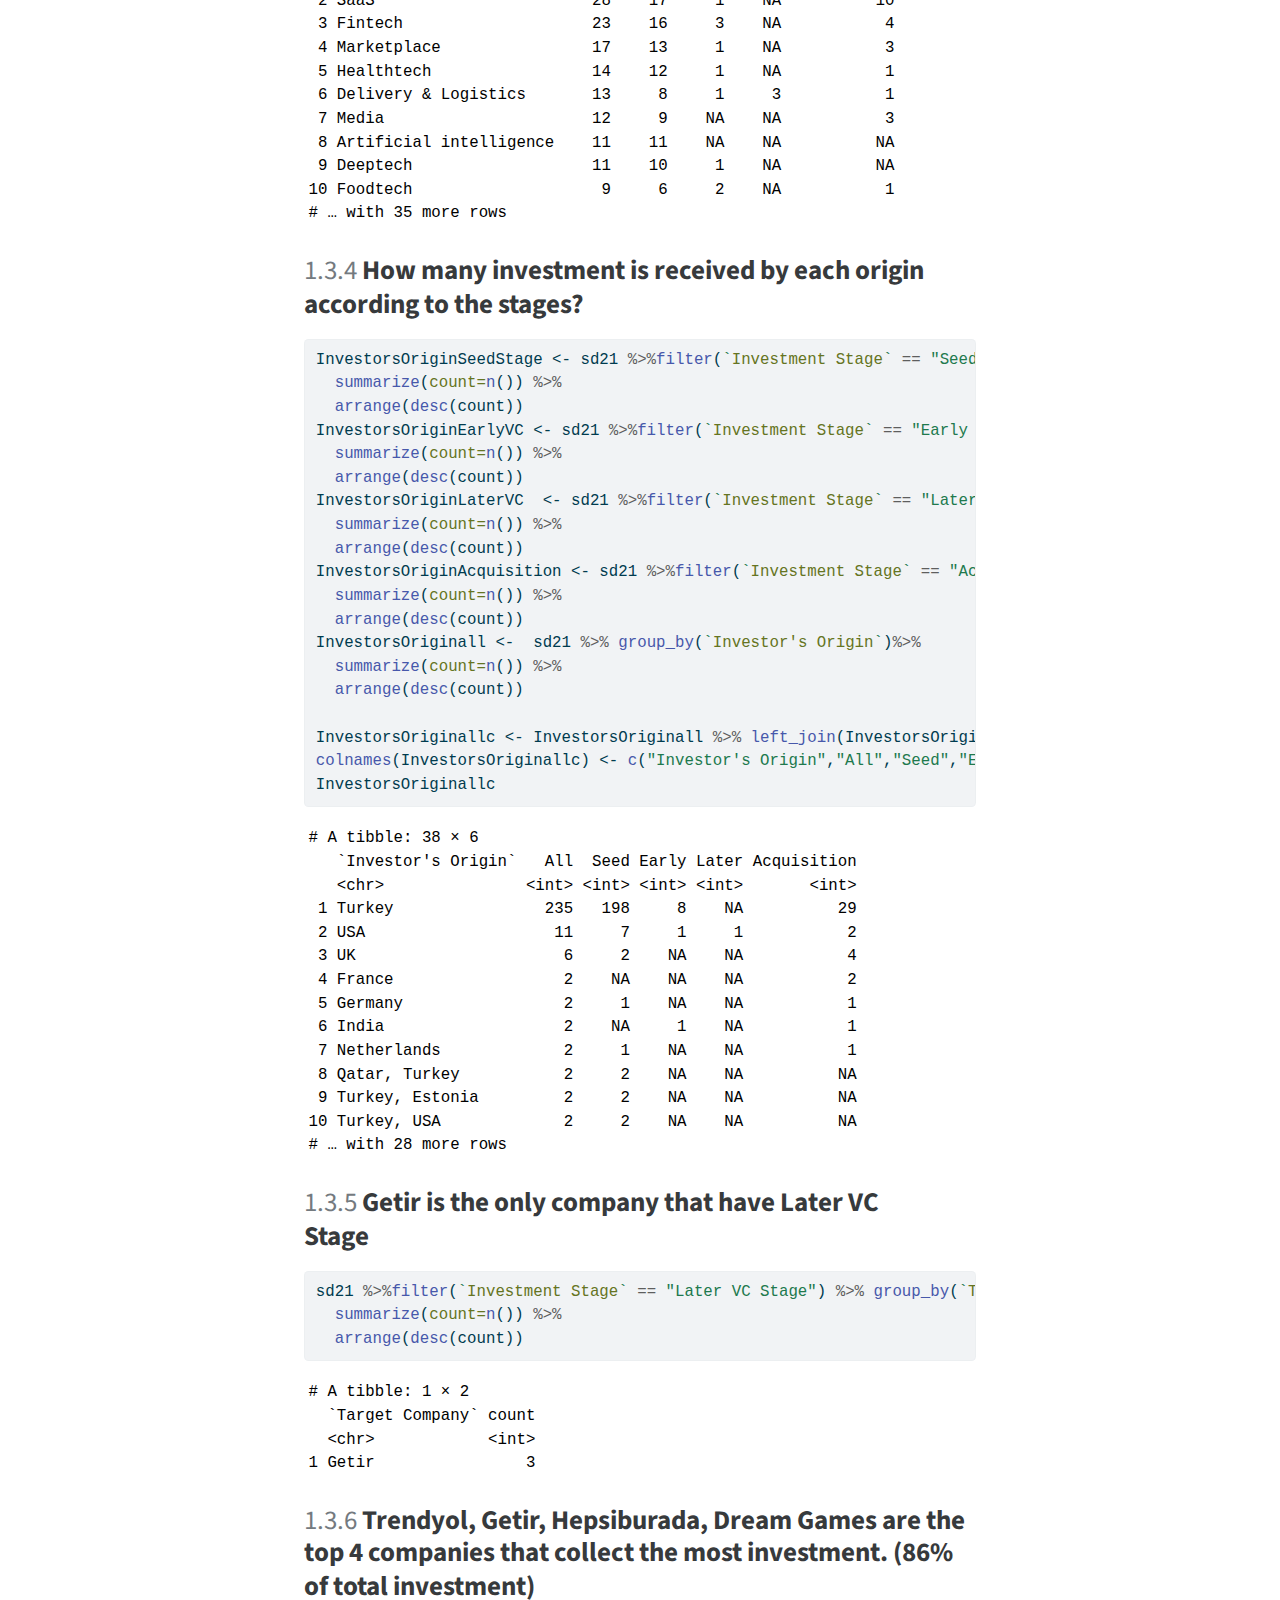
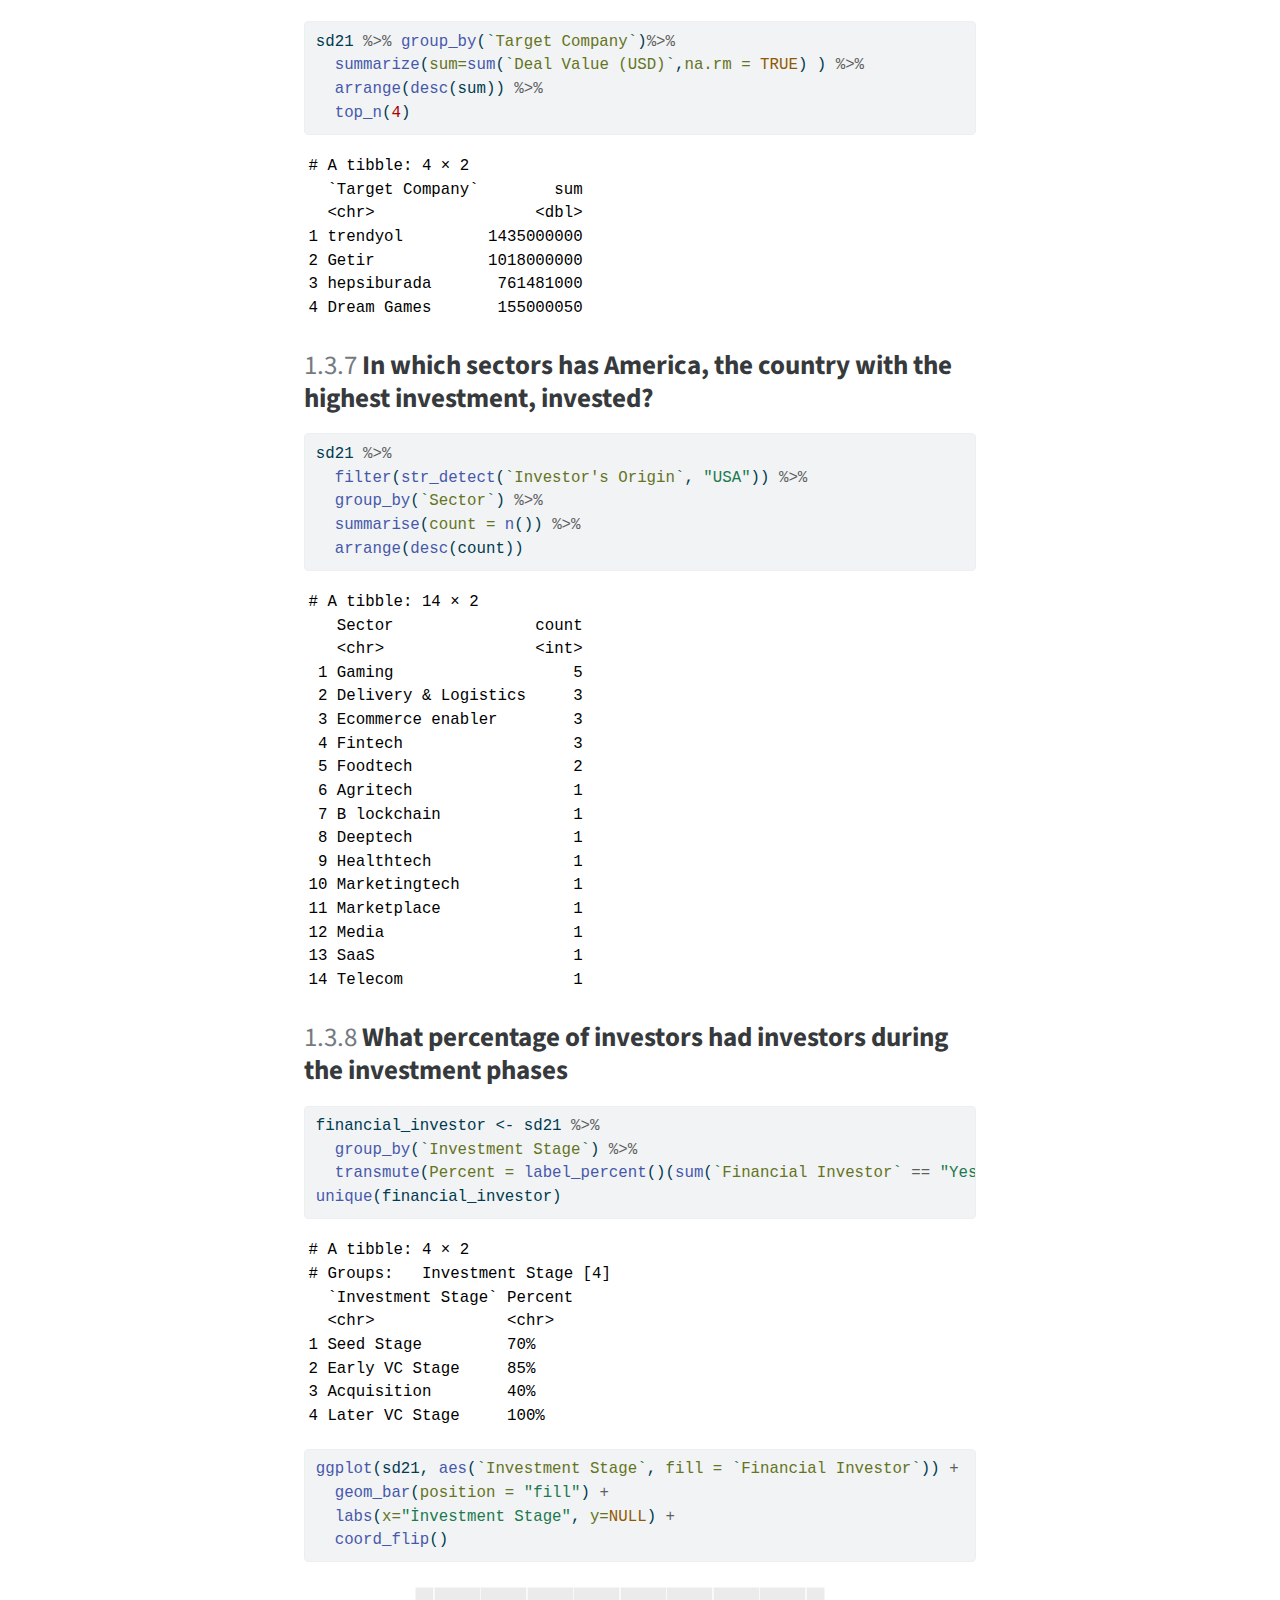
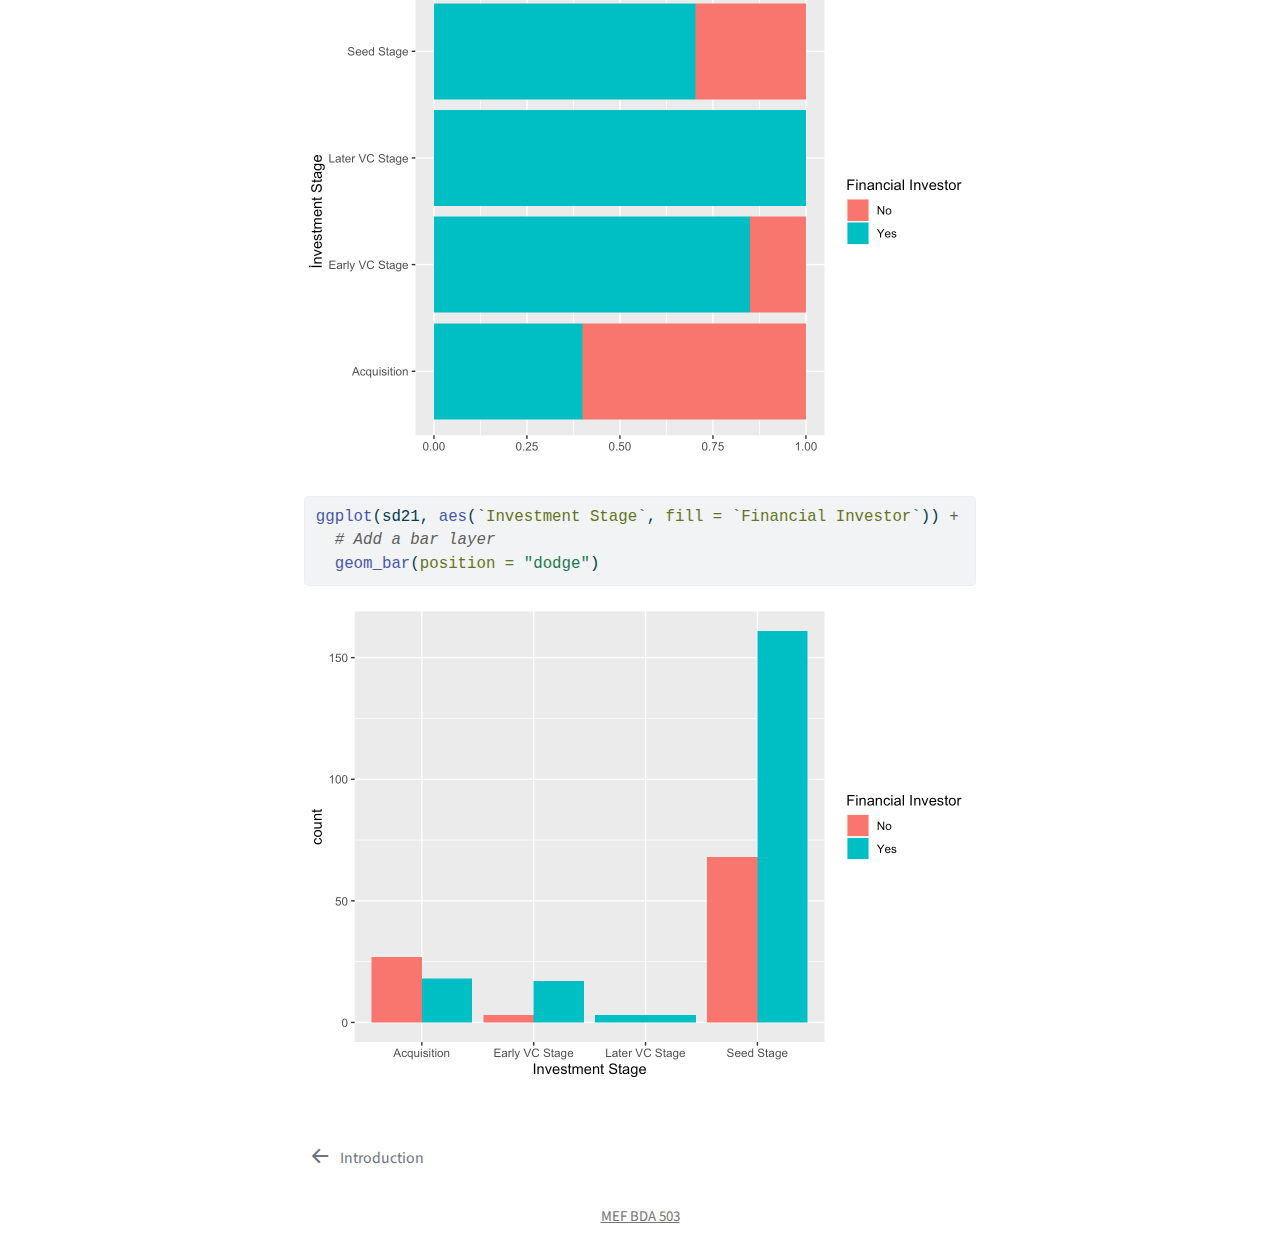
==== commit 14792cf4: "assignment1" ====
--- a/docs/assignment1.html
+++ b/docs/assignment1.html
@@ -6,9 +6,9 @@
 
 <meta name="viewport" content="width=device-width, initial-scale=1.0, user-scalable=yes">
 
-<meta name="dcterms.date" content="2022-10-15">
-
-<title>Honey Drip Progress Journal - 1&nbsp; Startup Deals</title>
+<meta name="dcterms.date" content="2022-10-01">
+
+<title>[STUDENT/GROUP NAME] Progress Journal - 1&nbsp; Assignment 1</title>
 <style>
 code{white-space: pre-wrap;}
 span.smallcaps{font-variant: small-caps;}
@@ -123,7 +123,6 @@
     "search-submit-button-title": "Submit"
   }
 }</script>
-<style>html{ scroll-behavior: smooth; }</style>
 
 
 </head>
@@ -134,7 +133,7 @@
   <header id="quarto-header" class="headroom fixed-top">
   <nav class="quarto-secondary-nav" data-bs-toggle="collapse" data-bs-target="#quarto-sidebar" aria-controls="quarto-sidebar" aria-expanded="false" aria-label="Toggle sidebar navigation" onclick="if (window.quartoToggleHeadroom) { window.quartoToggleHeadroom(); }">
     <div class="container-fluid d-flex justify-content-between">
-      <h1 class="quarto-secondary-nav-title"><span class="chapter-number">1</span>&nbsp; <span class="chapter-title">Startup Deals</span></h1>
+      <h1 class="quarto-secondary-nav-title"><span class="chapter-number">1</span>&nbsp; <span class="chapter-title">Assignment 1</span></h1>
       <button type="button" class="quarto-btn-toggle btn" aria-label="Show secondary navigation">
         <i class="bi bi-chevron-right"></i>
       </button>
@@ -147,9 +146,9 @@
   <nav id="quarto-sidebar" class="sidebar collapse sidebar-navigation floating overflow-auto">
     <div class="pt-lg-2 mt-2 text-left sidebar-header">
     <div class="sidebar-title mb-0 py-0">
-      <a href="./">Honey Drip Progress Journal</a> 
+      <a href="./">[STUDENT/GROUP NAME] Progress Journal</a> 
         <div class="sidebar-tools-main">
-    <a href="https://github.com/pjournal/mef06g-honey-drip" title="Source Code" class="sidebar-tool px-1"><i class="bi bi-github"></i></a>
+    <a href="https://github.com/pjournal/gh-pages-quarto-template" title="Source Code" class="sidebar-tool px-1"><i class="bi bi-github"></i></a>
     <a href="" title="Share" id="sidebar-tool-dropdown-0" class="sidebar-tool dropdown-toggle px-1" data-bs-toggle="dropdown" aria-expanded="false"><i class="bi bi-share"></i></a>
     <ul class="dropdown-menu" aria-labelledby="sidebar-tool-dropdown-0">
         <li>
@@ -182,7 +181,7 @@
 </li>
         <li class="sidebar-item">
   <div class="sidebar-item-container"> 
-  <a href="./assignment1.html" class="sidebar-item-text sidebar-link active"><span class="chapter-number">1</span>&nbsp; <span class="chapter-title">Startup Deals</span></a>
+  <a href="./assignment1.html" class="sidebar-item-text sidebar-link active"><span class="chapter-number">1</span>&nbsp; <span class="chapter-title">Assignment 1</span></a>
   </div>
 </li>
     </ul>
@@ -194,14 +193,18 @@
     <h2 id="toc-title">Table of contents</h2>
    
   <ul>
-  <li><a href="#data-preparation" id="toc-data-preparation" class="nav-link active" data-scroll-target="#data-preparation">Data Preparation</a></li>
-  <li><a href="#key-takeaways" id="toc-key-takeaways" class="nav-link" data-scroll-target="#key-takeaways">Key Takeaways</a>
+  <li><a href="#r-libraries" id="toc-r-libraries" class="nav-link active" data-scroll-target="#r-libraries"><span class="toc-section-number">1.1</span>  R Libraries</a></li>
+  <li><a href="#data-preparation" id="toc-data-preparation" class="nav-link" data-scroll-target="#data-preparation"><span class="toc-section-number">1.2</span>  Data Preparation</a></li>
+  <li><a href="#key-points" id="toc-key-points" class="nav-link" data-scroll-target="#key-points"><span class="toc-section-number">1.3</span>  Key Points</a>
   <ul class="collapse">
-  <li><a href="#distribution-of-investments-by-sectors" id="toc-distribution-of-investments-by-sectors" class="nav-link" data-scroll-target="#distribution-of-investments-by-sectors">Distribution of investments by sectors</a></li>
-  <li><a href="#which-countries-the-investors-invested-from-and-how-much-they-invested" id="toc-which-countries-the-investors-invested-from-and-how-much-they-invested" class="nav-link" data-scroll-target="#which-countries-the-investors-invested-from-and-how-much-they-invested">Which countries the investors invested from and how much they invested?</a></li>
-  <li><a href="#how-many-investment-received-by-each-sector-according-to-the-stages" id="toc-how-many-investment-received-by-each-sector-according-to-the-stages" class="nav-link" data-scroll-target="#how-many-investment-received-by-each-sector-according-to-the-stages">How many investment received by each sector according to the stages?</a></li>
-  <li><a href="#what-sector-did-american-investors-invest-in" id="toc-what-sector-did-american-investors-invest-in" class="nav-link" data-scroll-target="#what-sector-did-american-investors-invest-in">What sector did American investors invest in?</a></li>
-  <li><a href="#percentage-of-investors-during-the-investment-phases" id="toc-percentage-of-investors-during-the-investment-phases" class="nav-link" data-scroll-target="#percentage-of-investors-during-the-investment-phases">Percentage of investors during the investment phases</a></li>
+  <li><a href="#distribution-of-investments-by-sectors" id="toc-distribution-of-investments-by-sectors" class="nav-link" data-scroll-target="#distribution-of-investments-by-sectors"><span class="toc-section-number">1.3.1</span>  <strong>Distribution of investments by sectors</strong></a></li>
+  <li><a href="#which-countries-the-investors-invested-from-and-how-much-they-invested" id="toc-which-countries-the-investors-invested-from-and-how-much-they-invested" class="nav-link" data-scroll-target="#which-countries-the-investors-invested-from-and-how-much-they-invested"><span class="toc-section-number">1.3.2</span>  <strong>which countries the investors invested from and how much they invested</strong></a></li>
+  <li><a href="#how-many-investment-is-received-by-each-sector-according-to-the-stages" id="toc-how-many-investment-is-received-by-each-sector-according-to-the-stages" class="nav-link" data-scroll-target="#how-many-investment-is-received-by-each-sector-according-to-the-stages"><span class="toc-section-number">1.3.3</span>  <strong>How many investment is received by each sector according to the stages?</strong></a></li>
+  <li><a href="#how-many-investment-is-received-by-each-origin-according-to-the-stages" id="toc-how-many-investment-is-received-by-each-origin-according-to-the-stages" class="nav-link" data-scroll-target="#how-many-investment-is-received-by-each-origin-according-to-the-stages"><span class="toc-section-number">1.3.4</span>  <strong>How many investment is received by each origin according to the stages?</strong></a></li>
+  <li><a href="#getir-is-the-only-company-that-have-later-vc-stage" id="toc-getir-is-the-only-company-that-have-later-vc-stage" class="nav-link" data-scroll-target="#getir-is-the-only-company-that-have-later-vc-stage"><span class="toc-section-number">1.3.5</span>  <strong>Getir is the only company that have Later VC Stage</strong></a></li>
+  <li><a href="#trendyol-getir-hepsiburada-dream-games-are-the-top-4-companies-that-collect-the-most-investment.-86-of-total-investment" id="toc-trendyol-getir-hepsiburada-dream-games-are-the-top-4-companies-that-collect-the-most-investment.-86-of-total-investment" class="nav-link" data-scroll-target="#trendyol-getir-hepsiburada-dream-games-are-the-top-4-companies-that-collect-the-most-investment.-86-of-total-investment"><span class="toc-section-number">1.3.6</span>  <strong>Trendyol, Getir, Hepsiburada, Dream Games are the top 4 companies that collect the most investment. (86% of total investment)</strong></a></li>
+  <li><a href="#in-which-sectors-has-america-the-country-with-the-highest-investment-invested" id="toc-in-which-sectors-has-america-the-country-with-the-highest-investment-invested" class="nav-link" data-scroll-target="#in-which-sectors-has-america-the-country-with-the-highest-investment-invested"><span class="toc-section-number">1.3.7</span>  <strong>In which sectors has America, the country with the highest investment, invested?</strong></a></li>
+  <li><a href="#what-percentage-of-investors-had-investors-during-the-investment-phases" id="toc-what-percentage-of-investors-had-investors-during-the-investment-phases" class="nav-link" data-scroll-target="#what-percentage-of-investors-had-investors-during-the-investment-phases"><span class="toc-section-number">1.3.8</span>  <strong>What percentage of investors had investors during the investment phases</strong></a></li>
   </ul></li>
   </ul>
 </nav>
@@ -211,7 +214,7 @@
 
 <header id="title-block-header" class="quarto-title-block default">
 <div class="quarto-title">
-<h1 class="title d-none d-lg-block"><span class="chapter-number">1</span>&nbsp; <span class="chapter-title">Startup Deals</span></h1>
+<h1 class="title d-none d-lg-block"><span class="chapter-number">1</span>&nbsp; <span class="chapter-title">Assignment 1</span></h1>
 </div>
 
 
@@ -222,7 +225,7 @@
     <div>
     <div class="quarto-title-meta-heading">Published</div>
     <div class="quarto-title-meta-contents">
-      <p class="date">October 15, 2022</p>
+      <p class="date">October 1, 2022</p>
     </div>
   </div>
     
@@ -231,17 +234,18 @@
 
 </header>
 
-<p>This report summarizes some of the analyzes startups getting investments from a variety of domestic and international investors. For more information visit <a href="https://home.kpmg/tr/tr/home.html">KPMG</a> and <a href="https://212.vc/">212</a>’s <a href="https://assets.kpmg/content/dam/kpmg/tr/pdf/2022/03/turkish-startup-investments-review-2021.pdf">Turkish Startup Investment Review 2021</a> report.</p>
-<section id="data-preparation" class="level2">
-<h2 class="anchored" data-anchor-id="data-preparation">Data Preparation</h2>
-<div class="cell">
-<div class="sourceCode cell-code" id="cb1"><pre class="sourceCode r code-with-copy"><code class="sourceCode r"><span id="cb1-1"><a href="#cb1-1" aria-hidden="true" tabindex="-1"></a><span class="co"># Required libraries</span></span>
-<span id="cb1-2"><a href="#cb1-2" aria-hidden="true" tabindex="-1"></a><span class="fu">library</span>(dplyr)</span>
-<span id="cb1-3"><a href="#cb1-3" aria-hidden="true" tabindex="-1"></a><span class="fu">library</span>(tidyverse)</span>
-<span id="cb1-4"><a href="#cb1-4" aria-hidden="true" tabindex="-1"></a><span class="fu">library</span>(scales)</span>
-<span id="cb1-5"><a href="#cb1-5" aria-hidden="true" tabindex="-1"></a><span class="fu">library</span>(ggplot2)</span>
-<span id="cb1-6"><a href="#cb1-6" aria-hidden="true" tabindex="-1"></a><span class="fu">library</span>(readxl)</span></code><button title="Copy to Clipboard" class="code-copy-button"><i class="bi"></i></button></pre></div>
-</div>
+<section id="r-libraries" class="level2" data-number="1.1">
+<h2 data-number="1.1" class="anchored" data-anchor-id="r-libraries"><span class="header-section-number">1.1</span> R Libraries</h2>
+<div class="cell">
+<div class="sourceCode cell-code" id="cb1"><pre class="sourceCode r code-with-copy"><code class="sourceCode r"><span id="cb1-1"><a href="#cb1-1" aria-hidden="true" tabindex="-1"></a><span class="fu">library</span>(dplyr)</span>
+<span id="cb1-2"><a href="#cb1-2" aria-hidden="true" tabindex="-1"></a><span class="fu">library</span>(tidyverse)</span>
+<span id="cb1-3"><a href="#cb1-3" aria-hidden="true" tabindex="-1"></a><span class="fu">library</span>(scales)</span>
+<span id="cb1-4"><a href="#cb1-4" aria-hidden="true" tabindex="-1"></a><span class="fu">library</span>(ggplot2)</span>
+<span id="cb1-5"><a href="#cb1-5" aria-hidden="true" tabindex="-1"></a><span class="fu">library</span>(readxl)</span></code><button title="Copy to Clipboard" class="code-copy-button"><i class="bi"></i></button></pre></div>
+</div>
+</section>
+<section id="data-preparation" class="level2" data-number="1.2">
+<h2 data-number="1.2" class="anchored" data-anchor-id="data-preparation"><span class="header-section-number">1.2</span> Data Preparation</h2>
 <div class="cell">
 <div class="sourceCode cell-code" id="cb2"><pre class="sourceCode r code-with-copy"><code class="sourceCode r"><span id="cb2-1"><a href="#cb2-1" aria-hidden="true" tabindex="-1"></a>url <span class="ot">&lt;-</span> <span class="st">"https://github.com/berkorbay/datasets/raw/master/startup_deals/startup_deals_2021.xlsx"</span></span>
 <span id="cb2-2"><a href="#cb2-2" aria-hidden="true" tabindex="-1"></a>destfile <span class="ot">&lt;-</span> <span class="st">"sd21.xlsx"</span></span>
@@ -252,16 +256,16 @@
 <span id="cb2-7"><a href="#cb2-7" aria-hidden="true" tabindex="-1"></a>sd21 <span class="ot">&lt;-</span> sd21 <span class="sc">%&gt;%</span> <span class="fu">mutate</span>(<span class="st">`</span><span class="at">Stake (%)</span><span class="st">`</span> <span class="ot">=</span> <span class="fu">as.numeric</span>(<span class="st">`</span><span class="at">Stake (%)</span><span class="st">`</span>))</span></code><button title="Copy to Clipboard" class="code-copy-button"><i class="bi"></i></button></pre></div>
 </div>
 </section>
-<section id="key-takeaways" class="level2">
-<h2 class="anchored" data-anchor-id="key-takeaways">Key Takeaways</h2>
+<section id="key-points" class="level2" data-number="1.3">
+<h2 data-number="1.3" class="anchored" data-anchor-id="key-points"><span class="header-section-number">1.3</span> Key Points</h2>
 <ul>
-<li>E-commerces gets more investment than the sum of the total investment of other sectors.</li>
-<li>It is seen that the most investments are made from the USA in terms of total USD value. Count of investors from Turkey is about 90% according to total count.</li>
-<li>Gaming sector is quite popular compared to other sectors according to all investment stages.</li>
+<li>The gaming industry is the industry that receives the most investment.</li>
+<li>More (86%) seed investments were made in the game industry. Seed investments give the signals that the gaming industry will grow even more in the future.</li>
+<li>Turkey is the country that invests the most, but its average per investment is lower than the other top 5 countries.</li>
+<li>Trendyol, Getir, Hepsiburada, Dream Games are the top 4 companies that collect the most investment. (86% of total investment)</li>
 </ul>
-<hr>
-<section id="distribution-of-investments-by-sectors" class="level3">
-<h3 class="anchored" data-anchor-id="distribution-of-investments-by-sectors">Distribution of investments by sectors</h3>
+<section id="distribution-of-investments-by-sectors" class="level3" data-number="1.3.1">
+<h3 data-number="1.3.1" class="anchored" data-anchor-id="distribution-of-investments-by-sectors"><span class="header-section-number">1.3.1</span> <strong>Distribution of investments by sectors</strong></h3>
 <div class="cell">
 <div class="sourceCode cell-code" id="cb3"><pre class="sourceCode r code-with-copy"><code class="sourceCode r"><span id="cb3-1"><a href="#cb3-1" aria-hidden="true" tabindex="-1"></a>sd21 <span class="sc">%&gt;%</span><span class="fu">group_by</span>(<span class="st">`</span><span class="at">Sector</span><span class="st">`</span>)<span class="sc">%&gt;%</span></span>
 <span id="cb3-2"><a href="#cb3-2" aria-hidden="true" tabindex="-1"></a>  <span class="fu">summarize</span>(<span class="at">sum =</span><span class="fu">sum</span>(<span class="st">`</span><span class="at">Deal Value (USD)</span><span class="st">`</span>)) <span class="sc">%&gt;%</span></span>
@@ -284,8 +288,8 @@
 </div>
 </div>
 </section>
-<section id="which-countries-the-investors-invested-from-and-how-much-they-invested" class="level3">
-<h3 class="anchored" data-anchor-id="which-countries-the-investors-invested-from-and-how-much-they-invested">Which countries the investors invested from and how much they invested?</h3>
+<section id="which-countries-the-investors-invested-from-and-how-much-they-invested" class="level3" data-number="1.3.2">
+<h3 data-number="1.3.2" class="anchored" data-anchor-id="which-countries-the-investors-invested-from-and-how-much-they-invested"><span class="header-section-number">1.3.2</span> <strong>which countries the investors invested from and how much they invested</strong></h3>
 <div class="cell">
 <div class="sourceCode cell-code" id="cb5"><pre class="sourceCode r code-with-copy"><code class="sourceCode r"><span id="cb5-1"><a href="#cb5-1" aria-hidden="true" tabindex="-1"></a>sd21 <span class="sc">%&gt;%</span><span class="fu">group_by</span>(<span class="st">`</span><span class="at">Investor's Origin</span><span class="st">`</span>)<span class="sc">%&gt;%</span></span>
 <span id="cb5-2"><a href="#cb5-2" aria-hidden="true" tabindex="-1"></a>  <span class="fu">summarize</span>(<span class="at">sum =</span><span class="fu">sum</span>(<span class="st">`</span><span class="at">Deal Value (USD)</span><span class="st">`</span>),<span class="at">count=</span><span class="fu">n</span>()) <span class="sc">%&gt;%</span></span>
@@ -307,28 +311,28 @@
 # … with 28 more rows</code></pre>
 </div>
 <div class="sourceCode cell-code" id="cb7"><pre class="sourceCode r code-with-copy"><code class="sourceCode r"><span id="cb7-1"><a href="#cb7-1" aria-hidden="true" tabindex="-1"></a>sd21 <span class="sc">%&gt;%</span><span class="fu">group_by</span>(<span class="st">`</span><span class="at">Investor's Origin</span><span class="st">`</span>)<span class="sc">%&gt;%</span></span>
-<span id="cb7-2"><a href="#cb7-2" aria-hidden="true" tabindex="-1"></a>  <span class="fu">summarize</span>(<span class="at">sum =</span><span class="fu">sum</span>(<span class="st">`</span><span class="at">Deal Value (USD)</span><span class="st">`</span>,<span class="at">na.rm =</span> <span class="cn">TRUE</span>),<span class="at">count=</span><span class="fu">n</span>()) <span class="sc">%&gt;%</span></span>
+<span id="cb7-2"><a href="#cb7-2" aria-hidden="true" tabindex="-1"></a>  <span class="fu">summarize</span>(<span class="at">sum =</span><span class="fu">sum</span>(<span class="st">`</span><span class="at">Deal Value (USD)</span><span class="st">`</span>,<span class="at">na.rm =</span> <span class="cn">TRUE</span>),<span class="at">count=</span><span class="fu">n</span>(),<span class="at">average=</span>sum<span class="sc">/</span>count) <span class="sc">%&gt;%</span></span>
 <span id="cb7-3"><a href="#cb7-3" aria-hidden="true" tabindex="-1"></a>  <span class="fu">arrange</span>(<span class="fu">desc</span>(count))</span></code><button title="Copy to Clipboard" class="code-copy-button"><i class="bi"></i></button></pre></div>
 <div class="cell-output cell-output-stdout">
-<pre><code># A tibble: 38 × 3
-   `Investor's Origin`         sum count
-   &lt;chr&gt;                     &lt;dbl&gt; &lt;int&gt;
- 1 Turkey               210986754.   235
- 2 USA                 1076423346     11
- 3 UK                    52307000      6
- 4 France                32000000      2
- 5 Germany                5100000      2
- 6 India                  3050000      2
- 7 Netherlands            5800000      2
- 8 Qatar, Turkey          1140000      2
- 9 Turkey, Estonia         830000      2
-10 Turkey, USA             725000      2
+<pre><code># A tibble: 38 × 4
+   `Investor's Origin`         sum count   average
+   &lt;chr&gt;                     &lt;dbl&gt; &lt;int&gt;     &lt;dbl&gt;
+ 1 Turkey               210986754.   235   897816.
+ 2 USA                 1076423346     11 97856668.
+ 3 UK                    52307000      6  8717833.
+ 4 France                32000000      2 16000000 
+ 5 Germany                5100000      2  2550000 
+ 6 India                  3050000      2  1525000 
+ 7 Netherlands            5800000      2  2900000 
+ 8 Qatar, Turkey          1140000      2   570000 
+ 9 Turkey, Estonia         830000      2   415000 
+10 Turkey, USA             725000      2   362500 
 # … with 28 more rows</code></pre>
 </div>
 </div>
 </section>
-<section id="how-many-investment-received-by-each-sector-according-to-the-stages" class="level3">
-<h3 class="anchored" data-anchor-id="how-many-investment-received-by-each-sector-according-to-the-stages">How many investment received by each sector according to the stages?</h3>
+<section id="how-many-investment-is-received-by-each-sector-according-to-the-stages" class="level3" data-number="1.3.3">
+<h3 data-number="1.3.3" class="anchored" data-anchor-id="how-many-investment-is-received-by-each-sector-according-to-the-stages"><span class="header-section-number">1.3.3</span> <strong>How many investment is received by each sector according to the stages?</strong></h3>
 <div class="cell">
 <div class="sourceCode cell-code" id="cb9"><pre class="sourceCode r code-with-copy"><code class="sourceCode r"><span id="cb9-1"><a href="#cb9-1" aria-hidden="true" tabindex="-1"></a>SeedStage <span class="ot">&lt;-</span> sd21 <span class="sc">%&gt;%</span><span class="fu">filter</span>(<span class="st">`</span><span class="at">Investment Stage</span><span class="st">`</span> <span class="sc">==</span> <span class="st">"Seed Stage"</span>) <span class="sc">%&gt;%</span> <span class="fu">group_by</span>(<span class="st">`</span><span class="at">Sector</span><span class="st">`</span>)<span class="sc">%&gt;%</span></span>
 <span id="cb9-2"><a href="#cb9-2" aria-hidden="true" tabindex="-1"></a>  <span class="fu">summarize</span>(<span class="at">count=</span><span class="fu">n</span>()) <span class="sc">%&gt;%</span></span>
@@ -367,14 +371,86 @@
 </div>
 </div>
 </section>
-<section id="what-sector-did-american-investors-invest-in" class="level3">
-<h3 class="anchored" data-anchor-id="what-sector-did-american-investors-invest-in">What sector did American investors invest in?</h3>
-<div class="cell">
-<div class="sourceCode cell-code" id="cb11"><pre class="sourceCode r code-with-copy"><code class="sourceCode r"><span id="cb11-1"><a href="#cb11-1" aria-hidden="true" tabindex="-1"></a>sd21 <span class="sc">%&gt;%</span></span>
-<span id="cb11-2"><a href="#cb11-2" aria-hidden="true" tabindex="-1"></a>  <span class="fu">filter</span>(<span class="fu">str_detect</span>(<span class="st">`</span><span class="at">Investor's Origin</span><span class="st">`</span>, <span class="st">"USA"</span>)) <span class="sc">%&gt;%</span></span>
-<span id="cb11-3"><a href="#cb11-3" aria-hidden="true" tabindex="-1"></a>  <span class="fu">group_by</span>(<span class="st">`</span><span class="at">Sector</span><span class="st">`</span>) <span class="sc">%&gt;%</span> </span>
-<span id="cb11-4"><a href="#cb11-4" aria-hidden="true" tabindex="-1"></a>  <span class="fu">summarise</span>(<span class="at">count =</span> <span class="fu">n</span>()) <span class="sc">%&gt;%</span></span>
-<span id="cb11-5"><a href="#cb11-5" aria-hidden="true" tabindex="-1"></a>  <span class="fu">arrange</span>(<span class="fu">desc</span>(count))</span></code><button title="Copy to Clipboard" class="code-copy-button"><i class="bi"></i></button></pre></div>
+<section id="how-many-investment-is-received-by-each-origin-according-to-the-stages" class="level3" data-number="1.3.4">
+<h3 data-number="1.3.4" class="anchored" data-anchor-id="how-many-investment-is-received-by-each-origin-according-to-the-stages"><span class="header-section-number">1.3.4</span> <strong>How many investment is received by each origin according to the stages?</strong></h3>
+<div class="cell">
+<div class="sourceCode cell-code" id="cb11"><pre class="sourceCode r code-with-copy"><code class="sourceCode r"><span id="cb11-1"><a href="#cb11-1" aria-hidden="true" tabindex="-1"></a>InvestorsOriginSeedStage <span class="ot">&lt;-</span> sd21 <span class="sc">%&gt;%</span><span class="fu">filter</span>(<span class="st">`</span><span class="at">Investment Stage</span><span class="st">`</span> <span class="sc">==</span> <span class="st">"Seed Stage"</span>) <span class="sc">%&gt;%</span> <span class="fu">group_by</span>(<span class="st">`</span><span class="at">Investor's Origin</span><span class="st">`</span>)<span class="sc">%&gt;%</span></span>
+<span id="cb11-2"><a href="#cb11-2" aria-hidden="true" tabindex="-1"></a>  <span class="fu">summarize</span>(<span class="at">count=</span><span class="fu">n</span>()) <span class="sc">%&gt;%</span></span>
+<span id="cb11-3"><a href="#cb11-3" aria-hidden="true" tabindex="-1"></a>  <span class="fu">arrange</span>(<span class="fu">desc</span>(count))</span>
+<span id="cb11-4"><a href="#cb11-4" aria-hidden="true" tabindex="-1"></a>InvestorsOriginEarlyVC <span class="ot">&lt;-</span> sd21 <span class="sc">%&gt;%</span><span class="fu">filter</span>(<span class="st">`</span><span class="at">Investment Stage</span><span class="st">`</span> <span class="sc">==</span> <span class="st">"Early VC Stage"</span>) <span class="sc">%&gt;%</span> <span class="fu">group_by</span>(<span class="st">`</span><span class="at">Investor's Origin</span><span class="st">`</span>)<span class="sc">%&gt;%</span></span>
+<span id="cb11-5"><a href="#cb11-5" aria-hidden="true" tabindex="-1"></a>  <span class="fu">summarize</span>(<span class="at">count=</span><span class="fu">n</span>()) <span class="sc">%&gt;%</span></span>
+<span id="cb11-6"><a href="#cb11-6" aria-hidden="true" tabindex="-1"></a>  <span class="fu">arrange</span>(<span class="fu">desc</span>(count))</span>
+<span id="cb11-7"><a href="#cb11-7" aria-hidden="true" tabindex="-1"></a>InvestorsOriginLaterVC  <span class="ot">&lt;-</span> sd21 <span class="sc">%&gt;%</span><span class="fu">filter</span>(<span class="st">`</span><span class="at">Investment Stage</span><span class="st">`</span> <span class="sc">==</span> <span class="st">"Later VC Stage"</span>) <span class="sc">%&gt;%</span> <span class="fu">group_by</span>(<span class="st">`</span><span class="at">Investor's Origin</span><span class="st">`</span>)<span class="sc">%&gt;%</span></span>
+<span id="cb11-8"><a href="#cb11-8" aria-hidden="true" tabindex="-1"></a>  <span class="fu">summarize</span>(<span class="at">count=</span><span class="fu">n</span>()) <span class="sc">%&gt;%</span></span>
+<span id="cb11-9"><a href="#cb11-9" aria-hidden="true" tabindex="-1"></a>  <span class="fu">arrange</span>(<span class="fu">desc</span>(count))</span>
+<span id="cb11-10"><a href="#cb11-10" aria-hidden="true" tabindex="-1"></a>InvestorsOriginAcquisition <span class="ot">&lt;-</span> sd21 <span class="sc">%&gt;%</span><span class="fu">filter</span>(<span class="st">`</span><span class="at">Investment Stage</span><span class="st">`</span> <span class="sc">==</span> <span class="st">"Acquisition"</span>) <span class="sc">%&gt;%</span> <span class="fu">group_by</span>(<span class="st">`</span><span class="at">Investor's Origin</span><span class="st">`</span>)<span class="sc">%&gt;%</span></span>
+<span id="cb11-11"><a href="#cb11-11" aria-hidden="true" tabindex="-1"></a>  <span class="fu">summarize</span>(<span class="at">count=</span><span class="fu">n</span>()) <span class="sc">%&gt;%</span></span>
+<span id="cb11-12"><a href="#cb11-12" aria-hidden="true" tabindex="-1"></a>  <span class="fu">arrange</span>(<span class="fu">desc</span>(count))</span>
+<span id="cb11-13"><a href="#cb11-13" aria-hidden="true" tabindex="-1"></a>InvestorsOriginall <span class="ot">&lt;-</span>  sd21 <span class="sc">%&gt;%</span> <span class="fu">group_by</span>(<span class="st">`</span><span class="at">Investor's Origin</span><span class="st">`</span>)<span class="sc">%&gt;%</span></span>
+<span id="cb11-14"><a href="#cb11-14" aria-hidden="true" tabindex="-1"></a>  <span class="fu">summarize</span>(<span class="at">count=</span><span class="fu">n</span>()) <span class="sc">%&gt;%</span></span>
+<span id="cb11-15"><a href="#cb11-15" aria-hidden="true" tabindex="-1"></a>  <span class="fu">arrange</span>(<span class="fu">desc</span>(count))</span>
+<span id="cb11-16"><a href="#cb11-16" aria-hidden="true" tabindex="-1"></a></span>
+<span id="cb11-17"><a href="#cb11-17" aria-hidden="true" tabindex="-1"></a>InvestorsOriginallc <span class="ot">&lt;-</span> InvestorsOriginall <span class="sc">%&gt;%</span> <span class="fu">left_join</span>(InvestorsOriginSeedStage, <span class="at">by =</span> <span class="st">"Investor's Origin"</span>)  <span class="sc">%&gt;%</span> <span class="fu">left_join</span>(InvestorsOriginEarlyVC, <span class="at">by =</span> <span class="st">"Investor's Origin"</span>) <span class="sc">%&gt;%</span> <span class="fu">left_join</span>(InvestorsOriginLaterVC, <span class="at">by =</span> <span class="st">"Investor's Origin"</span>) <span class="sc">%&gt;%</span> <span class="fu">left_join</span>(InvestorsOriginAcquisition, <span class="at">by =</span> <span class="st">"Investor's Origin"</span>)</span>
+<span id="cb11-18"><a href="#cb11-18" aria-hidden="true" tabindex="-1"></a><span class="fu">colnames</span>(InvestorsOriginallc) <span class="ot">&lt;-</span> <span class="fu">c</span>(<span class="st">"Investor's Origin"</span>,<span class="st">"All"</span>,<span class="st">"Seed"</span>,<span class="st">"Early"</span>,<span class="st">"Later"</span>,<span class="st">"Acquisition"</span>)</span>
+<span id="cb11-19"><a href="#cb11-19" aria-hidden="true" tabindex="-1"></a>InvestorsOriginallc</span></code><button title="Copy to Clipboard" class="code-copy-button"><i class="bi"></i></button></pre></div>
+<div class="cell-output cell-output-stdout">
+<pre><code># A tibble: 38 × 6
+   `Investor's Origin`   All  Seed Early Later Acquisition
+   &lt;chr&gt;               &lt;int&gt; &lt;int&gt; &lt;int&gt; &lt;int&gt;       &lt;int&gt;
+ 1 Turkey                235   198     8    NA          29
+ 2 USA                    11     7     1     1           2
+ 3 UK                      6     2    NA    NA           4
+ 4 France                  2    NA    NA    NA           2
+ 5 Germany                 2     1    NA    NA           1
+ 6 India                   2    NA     1    NA           1
+ 7 Netherlands             2     1    NA    NA           1
+ 8 Qatar, Turkey           2     2    NA    NA          NA
+ 9 Turkey, Estonia         2     2    NA    NA          NA
+10 Turkey, USA             2     2    NA    NA          NA
+# … with 28 more rows</code></pre>
+</div>
+</div>
+</section>
+<section id="getir-is-the-only-company-that-have-later-vc-stage" class="level3" data-number="1.3.5">
+<h3 data-number="1.3.5" class="anchored" data-anchor-id="getir-is-the-only-company-that-have-later-vc-stage"><span class="header-section-number">1.3.5</span> <strong>Getir is the only company that have Later VC Stage</strong></h3>
+<div class="cell">
+<div class="sourceCode cell-code" id="cb13"><pre class="sourceCode r code-with-copy"><code class="sourceCode r"><span id="cb13-1"><a href="#cb13-1" aria-hidden="true" tabindex="-1"></a>sd21 <span class="sc">%&gt;%</span><span class="fu">filter</span>(<span class="st">`</span><span class="at">Investment Stage</span><span class="st">`</span> <span class="sc">==</span> <span class="st">"Later VC Stage"</span>) <span class="sc">%&gt;%</span> <span class="fu">group_by</span>(<span class="st">`</span><span class="at">Target Company</span><span class="st">`</span>)<span class="sc">%&gt;%</span></span>
+<span id="cb13-2"><a href="#cb13-2" aria-hidden="true" tabindex="-1"></a>  <span class="fu">summarize</span>(<span class="at">count=</span><span class="fu">n</span>()) <span class="sc">%&gt;%</span></span>
+<span id="cb13-3"><a href="#cb13-3" aria-hidden="true" tabindex="-1"></a>  <span class="fu">arrange</span>(<span class="fu">desc</span>(count))</span></code><button title="Copy to Clipboard" class="code-copy-button"><i class="bi"></i></button></pre></div>
+<div class="cell-output cell-output-stdout">
+<pre><code># A tibble: 1 × 2
+  `Target Company` count
+  &lt;chr&gt;            &lt;int&gt;
+1 Getir                3</code></pre>
+</div>
+</div>
+</section>
+<section id="trendyol-getir-hepsiburada-dream-games-are-the-top-4-companies-that-collect-the-most-investment.-86-of-total-investment" class="level3" data-number="1.3.6">
+<h3 data-number="1.3.6" class="anchored" data-anchor-id="trendyol-getir-hepsiburada-dream-games-are-the-top-4-companies-that-collect-the-most-investment.-86-of-total-investment"><span class="header-section-number">1.3.6</span> <strong>Trendyol, Getir, Hepsiburada, Dream Games are the top 4 companies that collect the most investment. (86% of total investment)</strong></h3>
+<div class="cell">
+<div class="sourceCode cell-code" id="cb15"><pre class="sourceCode r code-with-copy"><code class="sourceCode r"><span id="cb15-1"><a href="#cb15-1" aria-hidden="true" tabindex="-1"></a>sd21 <span class="sc">%&gt;%</span> <span class="fu">group_by</span>(<span class="st">`</span><span class="at">Target Company</span><span class="st">`</span>)<span class="sc">%&gt;%</span></span>
+<span id="cb15-2"><a href="#cb15-2" aria-hidden="true" tabindex="-1"></a>  <span class="fu">summarize</span>(<span class="at">sum=</span><span class="fu">sum</span>(<span class="st">`</span><span class="at">Deal Value (USD)</span><span class="st">`</span>,<span class="at">na.rm =</span> <span class="cn">TRUE</span>) ) <span class="sc">%&gt;%</span></span>
+<span id="cb15-3"><a href="#cb15-3" aria-hidden="true" tabindex="-1"></a>  <span class="fu">arrange</span>(<span class="fu">desc</span>(sum)) <span class="sc">%&gt;%</span></span>
+<span id="cb15-4"><a href="#cb15-4" aria-hidden="true" tabindex="-1"></a>  <span class="fu">top_n</span>(<span class="dv">4</span>)</span></code><button title="Copy to Clipboard" class="code-copy-button"><i class="bi"></i></button></pre></div>
+<div class="cell-output cell-output-stdout">
+<pre><code># A tibble: 4 × 2
+  `Target Company`        sum
+  &lt;chr&gt;                 &lt;dbl&gt;
+1 trendyol         1435000000
+2 Getir            1018000000
+3 hepsiburada       761481000
+4 Dream Games       155000050</code></pre>
+</div>
+</div>
+</section>
+<section id="in-which-sectors-has-america-the-country-with-the-highest-investment-invested" class="level3" data-number="1.3.7">
+<h3 data-number="1.3.7" class="anchored" data-anchor-id="in-which-sectors-has-america-the-country-with-the-highest-investment-invested"><span class="header-section-number">1.3.7</span> <strong>In which sectors has America, the country with the highest investment, invested?</strong></h3>
+<div class="cell">
+<div class="sourceCode cell-code" id="cb17"><pre class="sourceCode r code-with-copy"><code class="sourceCode r"><span id="cb17-1"><a href="#cb17-1" aria-hidden="true" tabindex="-1"></a>sd21 <span class="sc">%&gt;%</span></span>
+<span id="cb17-2"><a href="#cb17-2" aria-hidden="true" tabindex="-1"></a>  <span class="fu">filter</span>(<span class="fu">str_detect</span>(<span class="st">`</span><span class="at">Investor's Origin</span><span class="st">`</span>, <span class="st">"USA"</span>)) <span class="sc">%&gt;%</span></span>
+<span id="cb17-3"><a href="#cb17-3" aria-hidden="true" tabindex="-1"></a>  <span class="fu">group_by</span>(<span class="st">`</span><span class="at">Sector</span><span class="st">`</span>) <span class="sc">%&gt;%</span> </span>
+<span id="cb17-4"><a href="#cb17-4" aria-hidden="true" tabindex="-1"></a>  <span class="fu">summarise</span>(<span class="at">count =</span> <span class="fu">n</span>()) <span class="sc">%&gt;%</span></span>
+<span id="cb17-5"><a href="#cb17-5" aria-hidden="true" tabindex="-1"></a>  <span class="fu">arrange</span>(<span class="fu">desc</span>(count))</span></code><button title="Copy to Clipboard" class="code-copy-button"><i class="bi"></i></button></pre></div>
 <div class="cell-output cell-output-stdout">
 <pre><code># A tibble: 14 × 2
    Sector               count
@@ -396,13 +472,13 @@
 </div>
 </div>
 </section>
-<section id="percentage-of-investors-during-the-investment-phases" class="level3">
-<h3 class="anchored" data-anchor-id="percentage-of-investors-during-the-investment-phases">Percentage of investors during the investment phases</h3>
-<div class="cell">
-<div class="sourceCode cell-code" id="cb13"><pre class="sourceCode r code-with-copy"><code class="sourceCode r"><span id="cb13-1"><a href="#cb13-1" aria-hidden="true" tabindex="-1"></a>financial_investor <span class="ot">&lt;-</span> sd21 <span class="sc">%&gt;%</span> </span>
-<span id="cb13-2"><a href="#cb13-2" aria-hidden="true" tabindex="-1"></a>  <span class="fu">group_by</span>(<span class="st">`</span><span class="at">Investment Stage</span><span class="st">`</span>) <span class="sc">%&gt;%</span> </span>
-<span id="cb13-3"><a href="#cb13-3" aria-hidden="true" tabindex="-1"></a>  <span class="fu">transmute</span>(<span class="at">Percent =</span> <span class="fu">label_percent</span>()(<span class="fu">sum</span>(<span class="st">`</span><span class="at">Financial Investor</span><span class="st">`</span> <span class="sc">==</span> <span class="st">"Yes"</span>)<span class="sc">/</span><span class="fu">n</span>()))</span>
-<span id="cb13-4"><a href="#cb13-4" aria-hidden="true" tabindex="-1"></a><span class="fu">unique</span>(financial_investor)</span></code><button title="Copy to Clipboard" class="code-copy-button"><i class="bi"></i></button></pre></div>
+<section id="what-percentage-of-investors-had-investors-during-the-investment-phases" class="level3" data-number="1.3.8">
+<h3 data-number="1.3.8" class="anchored" data-anchor-id="what-percentage-of-investors-had-investors-during-the-investment-phases"><span class="header-section-number">1.3.8</span> <strong>What percentage of investors had investors during the investment phases</strong></h3>
+<div class="cell">
+<div class="sourceCode cell-code" id="cb19"><pre class="sourceCode r code-with-copy"><code class="sourceCode r"><span id="cb19-1"><a href="#cb19-1" aria-hidden="true" tabindex="-1"></a>financial_investor <span class="ot">&lt;-</span> sd21 <span class="sc">%&gt;%</span> </span>
+<span id="cb19-2"><a href="#cb19-2" aria-hidden="true" tabindex="-1"></a>  <span class="fu">group_by</span>(<span class="st">`</span><span class="at">Investment Stage</span><span class="st">`</span>) <span class="sc">%&gt;%</span> </span>
+<span id="cb19-3"><a href="#cb19-3" aria-hidden="true" tabindex="-1"></a>  <span class="fu">transmute</span>(<span class="at">Percent =</span> <span class="fu">label_percent</span>()(<span class="fu">sum</span>(<span class="st">`</span><span class="at">Financial Investor</span><span class="st">`</span> <span class="sc">==</span> <span class="st">"Yes"</span>)<span class="sc">/</span><span class="fu">n</span>()))</span>
+<span id="cb19-4"><a href="#cb19-4" aria-hidden="true" tabindex="-1"></a><span class="fu">unique</span>(financial_investor)</span></code><button title="Copy to Clipboard" class="code-copy-button"><i class="bi"></i></button></pre></div>
 <div class="cell-output cell-output-stdout">
 <pre><code># A tibble: 4 × 2
 # Groups:   Investment Stage [4]
@@ -413,18 +489,18 @@
 3 Acquisition        40%    
 4 Later VC Stage     100%   </code></pre>
 </div>
-<div class="sourceCode cell-code" id="cb15"><pre class="sourceCode r code-with-copy"><code class="sourceCode r"><span id="cb15-1"><a href="#cb15-1" aria-hidden="true" tabindex="-1"></a><span class="fu">ggplot</span>(sd21, <span class="fu">aes</span>(<span class="st">`</span><span class="at">Investment Stage</span><span class="st">`</span>, <span class="at">fill =</span> <span class="st">`</span><span class="at">Financial Investor</span><span class="st">`</span>)) <span class="sc">+</span> </span>
-<span id="cb15-2"><a href="#cb15-2" aria-hidden="true" tabindex="-1"></a>  <span class="fu">geom_bar</span>(<span class="at">position =</span> <span class="st">"fill"</span>) <span class="sc">+</span></span>
-<span id="cb15-3"><a href="#cb15-3" aria-hidden="true" tabindex="-1"></a>  <span class="fu">labs</span>(<span class="at">x=</span><span class="st">"İnvestment Stage"</span>, <span class="at">y=</span><span class="cn">NULL</span>) <span class="sc">+</span></span>
-<span id="cb15-4"><a href="#cb15-4" aria-hidden="true" tabindex="-1"></a>  <span class="fu">coord_flip</span>()</span></code><button title="Copy to Clipboard" class="code-copy-button"><i class="bi"></i></button></pre></div>
+<div class="sourceCode cell-code" id="cb21"><pre class="sourceCode r code-with-copy"><code class="sourceCode r"><span id="cb21-1"><a href="#cb21-1" aria-hidden="true" tabindex="-1"></a><span class="fu">ggplot</span>(sd21, <span class="fu">aes</span>(<span class="st">`</span><span class="at">Investment Stage</span><span class="st">`</span>, <span class="at">fill =</span> <span class="st">`</span><span class="at">Financial Investor</span><span class="st">`</span>)) <span class="sc">+</span> </span>
+<span id="cb21-2"><a href="#cb21-2" aria-hidden="true" tabindex="-1"></a>  <span class="fu">geom_bar</span>(<span class="at">position =</span> <span class="st">"fill"</span>) <span class="sc">+</span></span>
+<span id="cb21-3"><a href="#cb21-3" aria-hidden="true" tabindex="-1"></a>  <span class="fu">labs</span>(<span class="at">x=</span><span class="st">"İnvestment Stage"</span>, <span class="at">y=</span><span class="cn">NULL</span>) <span class="sc">+</span></span>
+<span id="cb21-4"><a href="#cb21-4" aria-hidden="true" tabindex="-1"></a>  <span class="fu">coord_flip</span>()</span></code><button title="Copy to Clipboard" class="code-copy-button"><i class="bi"></i></button></pre></div>
 <div class="cell-output-display">
-<p><img src="assignment1_files/figure-html/unnamed-chunk-6-1.png" class="img-fluid" width="672"></p>
-</div>
-<div class="sourceCode cell-code" id="cb16"><pre class="sourceCode r code-with-copy"><code class="sourceCode r"><span id="cb16-1"><a href="#cb16-1" aria-hidden="true" tabindex="-1"></a><span class="fu">ggplot</span>(sd21, <span class="fu">aes</span>(<span class="st">`</span><span class="at">Investment Stage</span><span class="st">`</span>, <span class="at">fill =</span> <span class="st">`</span><span class="at">Financial Investor</span><span class="st">`</span>)) <span class="sc">+</span></span>
-<span id="cb16-2"><a href="#cb16-2" aria-hidden="true" tabindex="-1"></a>  <span class="co"># Add a bar layer</span></span>
-<span id="cb16-3"><a href="#cb16-3" aria-hidden="true" tabindex="-1"></a>  <span class="fu">geom_bar</span>(<span class="at">position =</span> <span class="st">"dodge"</span>)</span></code><button title="Copy to Clipboard" class="code-copy-button"><i class="bi"></i></button></pre></div>
+<p><img src="assignment1_files/figure-html/unnamed-chunk-10-1.png" class="img-fluid" width="672"></p>
+</div>
+<div class="sourceCode cell-code" id="cb22"><pre class="sourceCode r code-with-copy"><code class="sourceCode r"><span id="cb22-1"><a href="#cb22-1" aria-hidden="true" tabindex="-1"></a><span class="fu">ggplot</span>(sd21, <span class="fu">aes</span>(<span class="st">`</span><span class="at">Investment Stage</span><span class="st">`</span>, <span class="at">fill =</span> <span class="st">`</span><span class="at">Financial Investor</span><span class="st">`</span>)) <span class="sc">+</span></span>
+<span id="cb22-2"><a href="#cb22-2" aria-hidden="true" tabindex="-1"></a>  <span class="co"># Add a bar layer</span></span>
+<span id="cb22-3"><a href="#cb22-3" aria-hidden="true" tabindex="-1"></a>  <span class="fu">geom_bar</span>(<span class="at">position =</span> <span class="st">"dodge"</span>)</span></code><button title="Copy to Clipboard" class="code-copy-button"><i class="bi"></i></button></pre></div>
 <div class="cell-output-display">
-<p><img src="assignment1_files/figure-html/unnamed-chunk-6-2.png" class="img-fluid" width="672"></p>
+<p><img src="assignment1_files/figure-html/unnamed-chunk-10-2.png" class="img-fluid" width="672"></p>
 </div>
 </div>
 
@@ -549,5 +625,4 @@
 
 
 
-<script src="site_libs/quarto-html/zenscroll-min.js"></script>
 </body></html>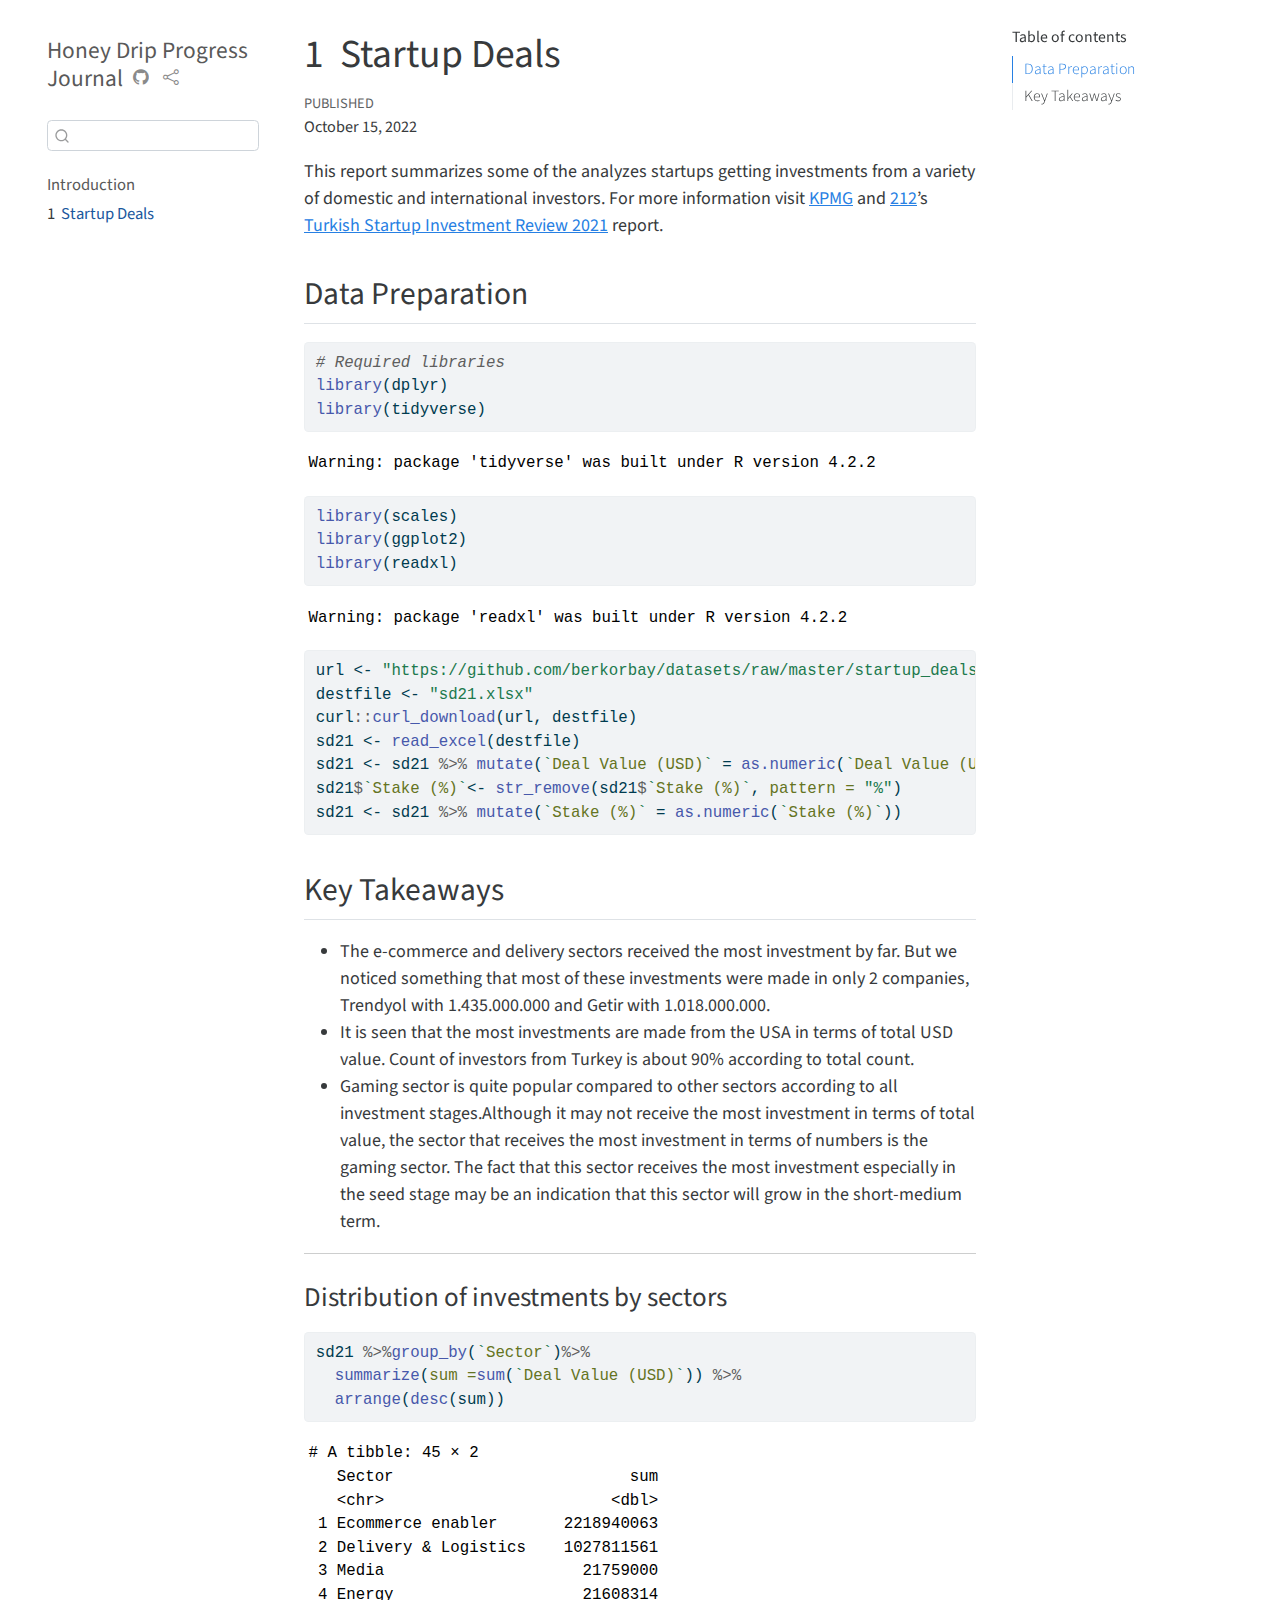
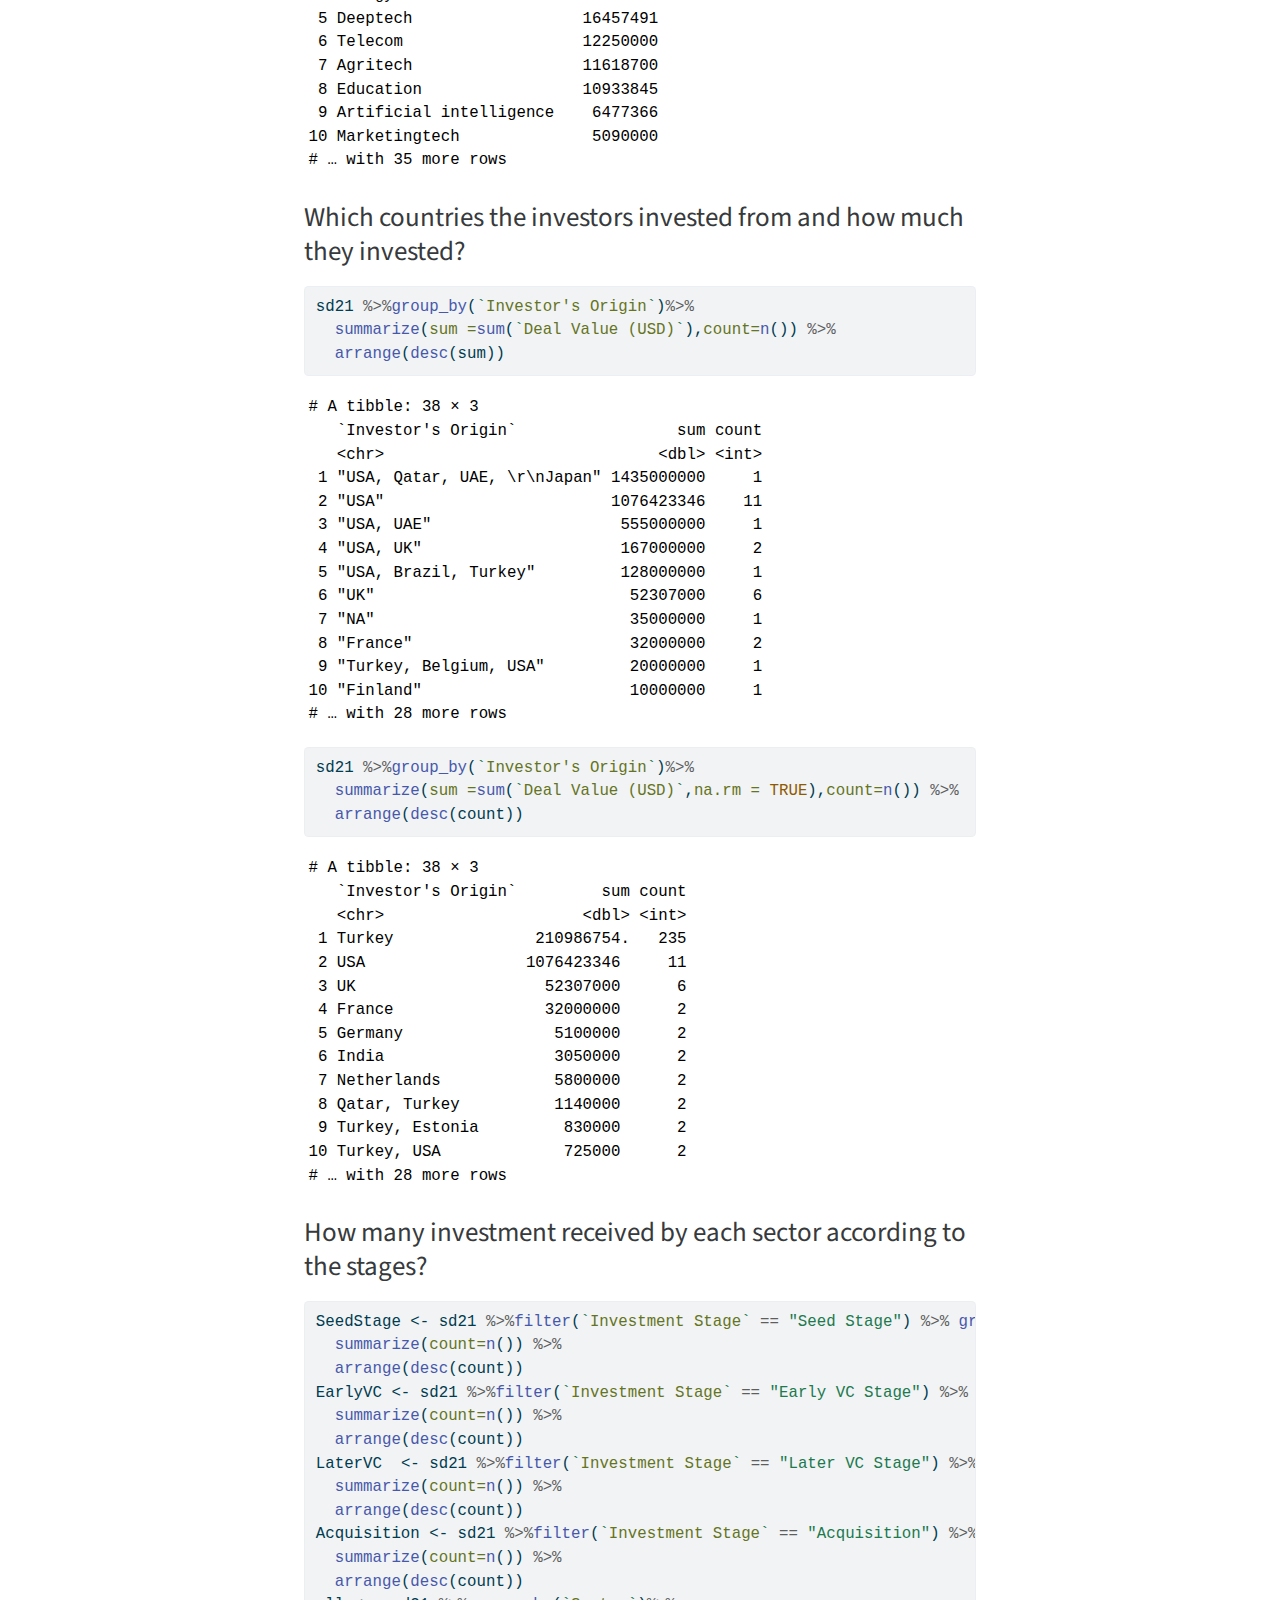
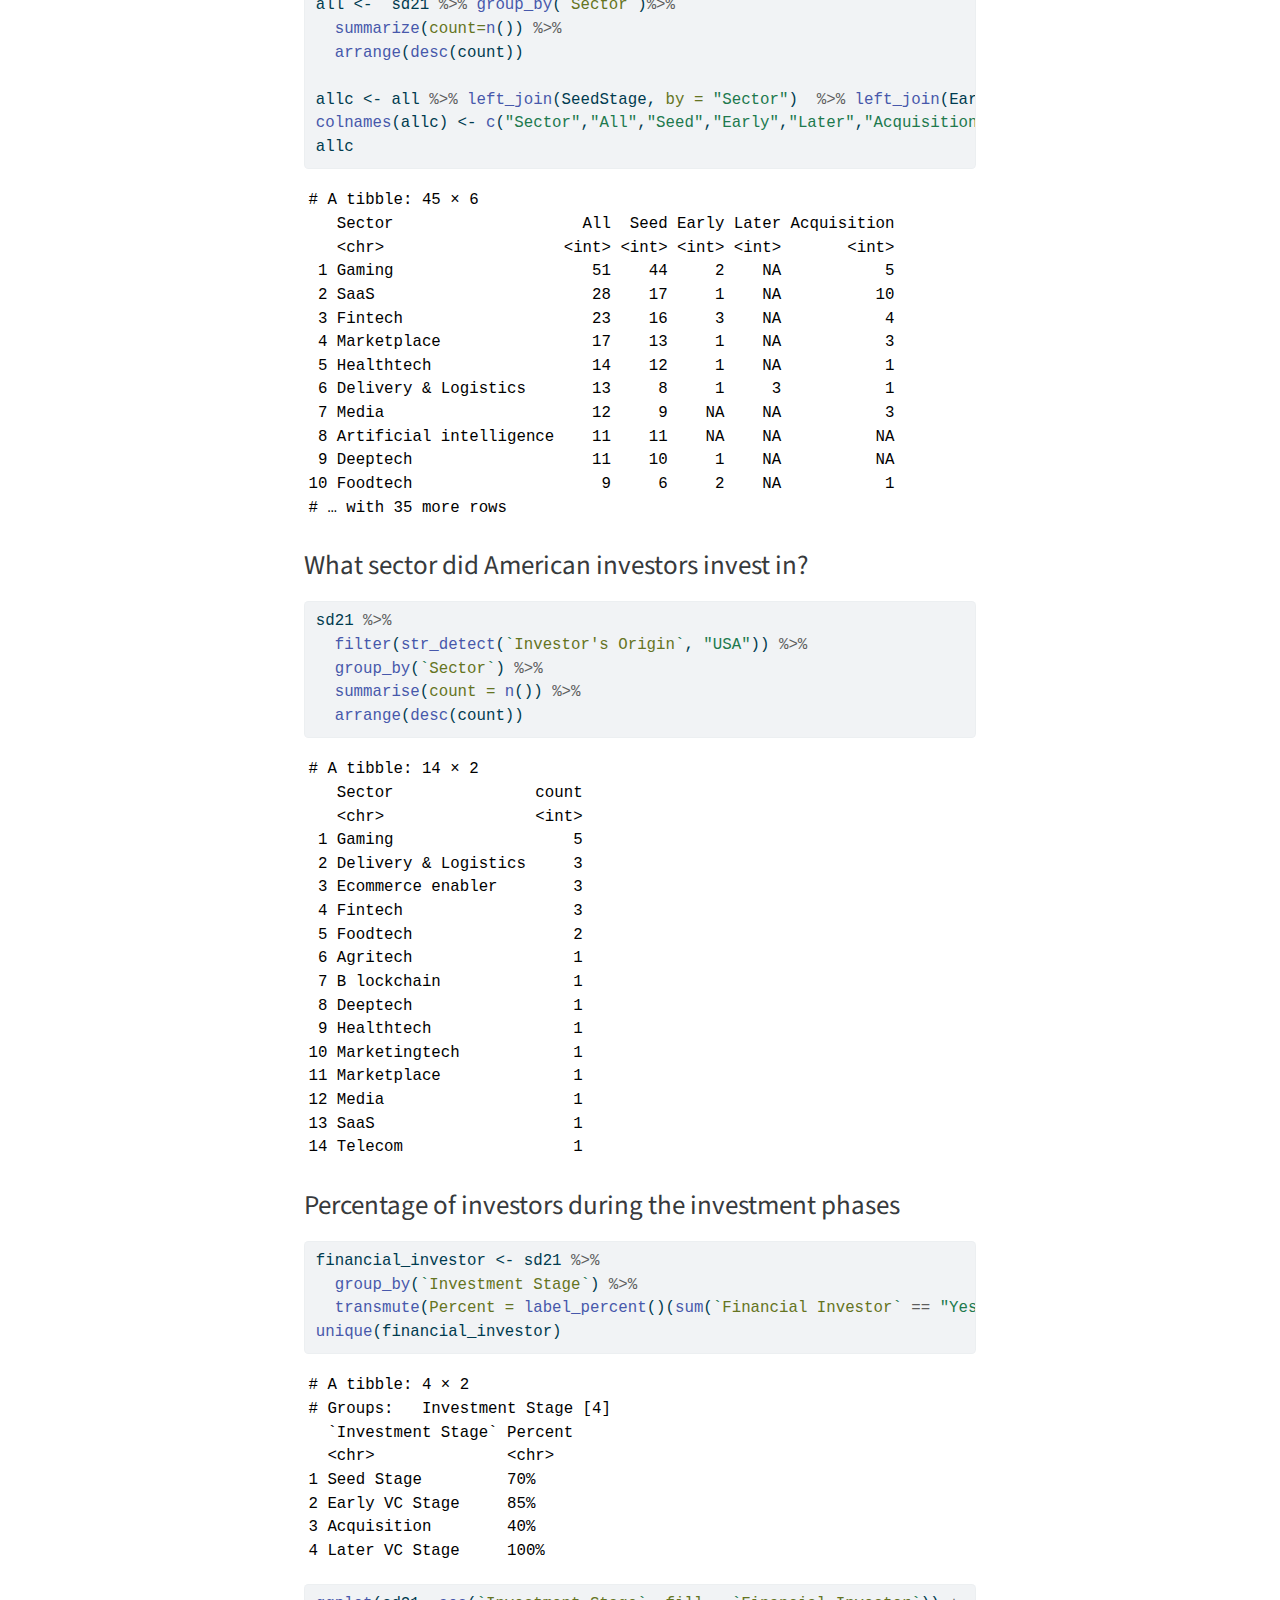
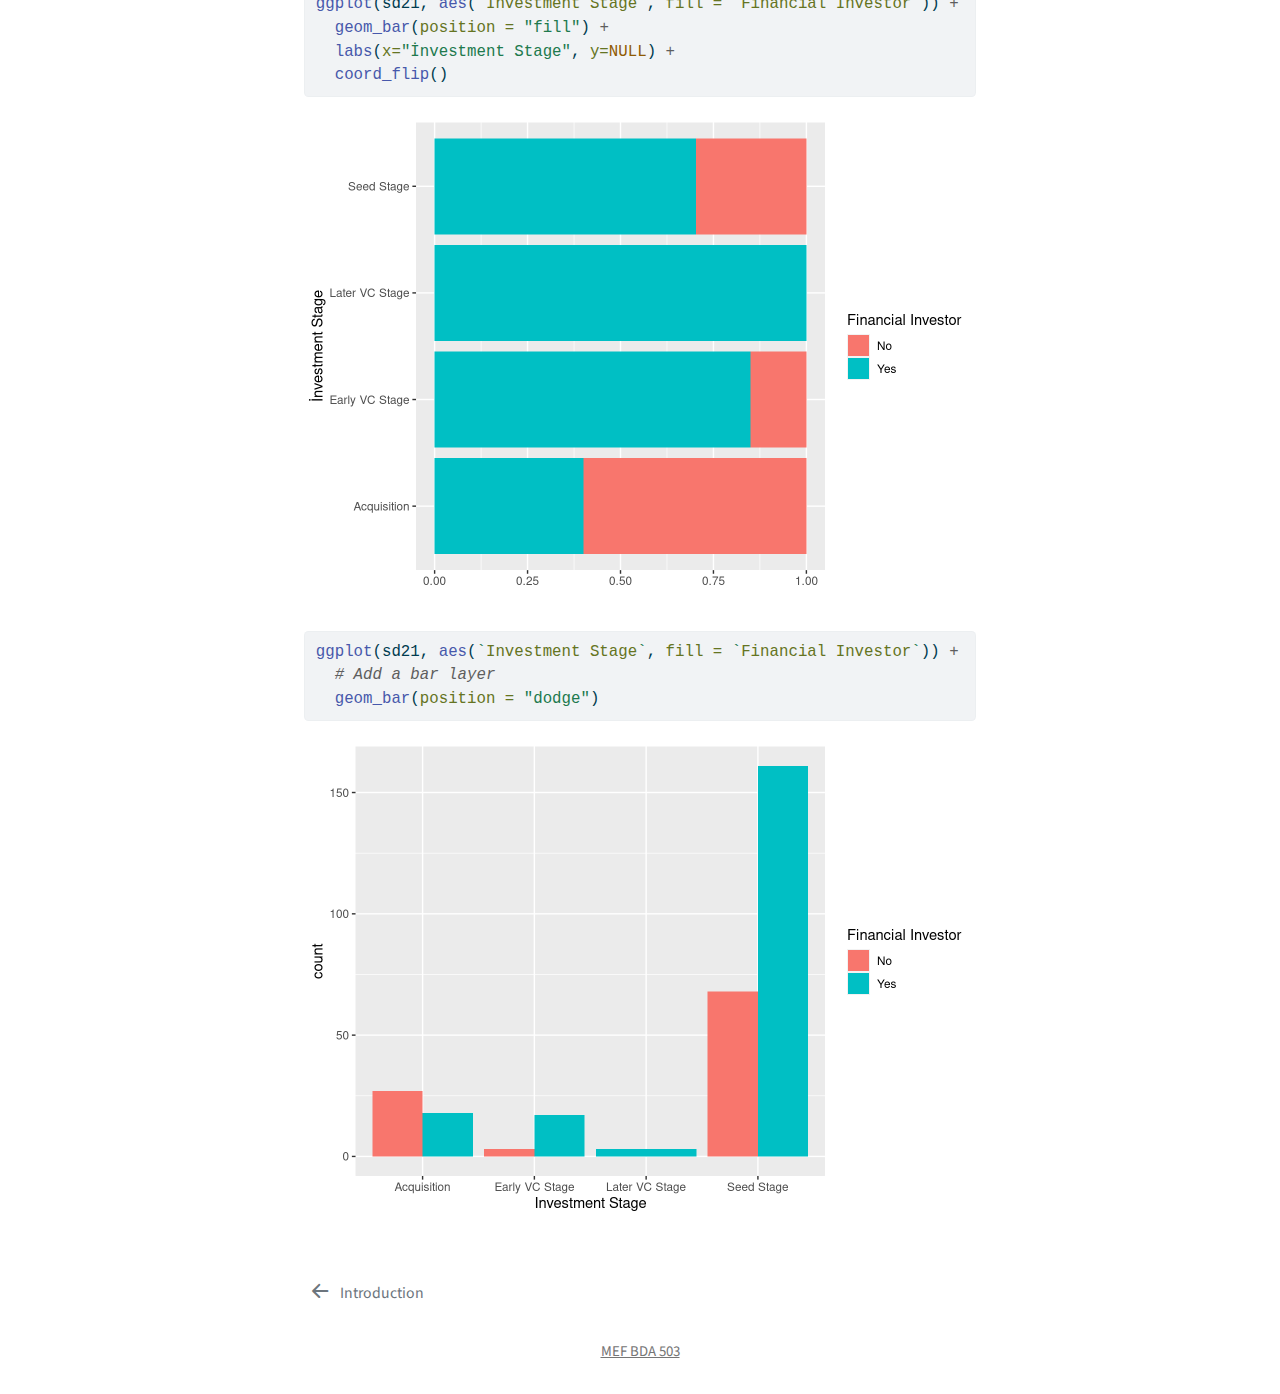
==== commit f9b0560e: "Key takesaways ekleme" ====
--- a/docs/assignment1.html
+++ b/docs/assignment1.html
@@ -6,9 +6,9 @@
 
 <meta name="viewport" content="width=device-width, initial-scale=1.0, user-scalable=yes">
 
-<meta name="dcterms.date" content="2022-10-01">
-
-<title>[STUDENT/GROUP NAME] Progress Journal - 1&nbsp; Assignment 1</title>
+<meta name="dcterms.date" content="2022-10-15">
+
+<title>Honey Drip Progress Journal - 1&nbsp; Startup Deals</title>
 <style>
 code{white-space: pre-wrap;}
 span.smallcaps{font-variant: small-caps;}
@@ -123,6 +123,7 @@
     "search-submit-button-title": "Submit"
   }
 }</script>
+<style>html{ scroll-behavior: smooth; }</style>
 
 
 </head>
@@ -133,7 +134,7 @@
   <header id="quarto-header" class="headroom fixed-top">
   <nav class="quarto-secondary-nav" data-bs-toggle="collapse" data-bs-target="#quarto-sidebar" aria-controls="quarto-sidebar" aria-expanded="false" aria-label="Toggle sidebar navigation" onclick="if (window.quartoToggleHeadroom) { window.quartoToggleHeadroom(); }">
     <div class="container-fluid d-flex justify-content-between">
-      <h1 class="quarto-secondary-nav-title"><span class="chapter-number">1</span>&nbsp; <span class="chapter-title">Assignment 1</span></h1>
+      <h1 class="quarto-secondary-nav-title"><span class="chapter-number">1</span>&nbsp; <span class="chapter-title">Startup Deals</span></h1>
       <button type="button" class="quarto-btn-toggle btn" aria-label="Show secondary navigation">
         <i class="bi bi-chevron-right"></i>
       </button>
@@ -146,9 +147,9 @@
   <nav id="quarto-sidebar" class="sidebar collapse sidebar-navigation floating overflow-auto">
     <div class="pt-lg-2 mt-2 text-left sidebar-header">
     <div class="sidebar-title mb-0 py-0">
-      <a href="./">[STUDENT/GROUP NAME] Progress Journal</a> 
+      <a href="./">Honey Drip Progress Journal</a> 
         <div class="sidebar-tools-main">
-    <a href="https://github.com/pjournal/gh-pages-quarto-template" title="Source Code" class="sidebar-tool px-1"><i class="bi bi-github"></i></a>
+    <a href="https://github.com/pjournal/mef06g-honey-drip" title="Source Code" class="sidebar-tool px-1"><i class="bi bi-github"></i></a>
     <a href="" title="Share" id="sidebar-tool-dropdown-0" class="sidebar-tool dropdown-toggle px-1" data-bs-toggle="dropdown" aria-expanded="false"><i class="bi bi-share"></i></a>
     <ul class="dropdown-menu" aria-labelledby="sidebar-tool-dropdown-0">
         <li>
@@ -181,7 +182,7 @@
 </li>
         <li class="sidebar-item">
   <div class="sidebar-item-container"> 
-  <a href="./assignment1.html" class="sidebar-item-text sidebar-link active"><span class="chapter-number">1</span>&nbsp; <span class="chapter-title">Assignment 1</span></a>
+  <a href="./assignment1.html" class="sidebar-item-text sidebar-link active"><span class="chapter-number">1</span>&nbsp; <span class="chapter-title">Startup Deals</span></a>
   </div>
 </li>
     </ul>
@@ -193,18 +194,14 @@
     <h2 id="toc-title">Table of contents</h2>
    
   <ul>
-  <li><a href="#r-libraries" id="toc-r-libraries" class="nav-link active" data-scroll-target="#r-libraries"><span class="toc-section-number">1.1</span>  R Libraries</a></li>
-  <li><a href="#data-preparation" id="toc-data-preparation" class="nav-link" data-scroll-target="#data-preparation"><span class="toc-section-number">1.2</span>  Data Preparation</a></li>
-  <li><a href="#key-points" id="toc-key-points" class="nav-link" data-scroll-target="#key-points"><span class="toc-section-number">1.3</span>  Key Points</a>
+  <li><a href="#data-preparation" id="toc-data-preparation" class="nav-link active" data-scroll-target="#data-preparation">Data Preparation</a></li>
+  <li><a href="#key-takeaways" id="toc-key-takeaways" class="nav-link" data-scroll-target="#key-takeaways">Key Takeaways</a>
   <ul class="collapse">
-  <li><a href="#distribution-of-investments-by-sectors" id="toc-distribution-of-investments-by-sectors" class="nav-link" data-scroll-target="#distribution-of-investments-by-sectors"><span class="toc-section-number">1.3.1</span>  <strong>Distribution of investments by sectors</strong></a></li>
-  <li><a href="#which-countries-the-investors-invested-from-and-how-much-they-invested" id="toc-which-countries-the-investors-invested-from-and-how-much-they-invested" class="nav-link" data-scroll-target="#which-countries-the-investors-invested-from-and-how-much-they-invested"><span class="toc-section-number">1.3.2</span>  <strong>which countries the investors invested from and how much they invested</strong></a></li>
-  <li><a href="#how-many-investment-is-received-by-each-sector-according-to-the-stages" id="toc-how-many-investment-is-received-by-each-sector-according-to-the-stages" class="nav-link" data-scroll-target="#how-many-investment-is-received-by-each-sector-according-to-the-stages"><span class="toc-section-number">1.3.3</span>  <strong>How many investment is received by each sector according to the stages?</strong></a></li>
-  <li><a href="#how-many-investment-is-received-by-each-origin-according-to-the-stages" id="toc-how-many-investment-is-received-by-each-origin-according-to-the-stages" class="nav-link" data-scroll-target="#how-many-investment-is-received-by-each-origin-according-to-the-stages"><span class="toc-section-number">1.3.4</span>  <strong>How many investment is received by each origin according to the stages?</strong></a></li>
-  <li><a href="#getir-is-the-only-company-that-have-later-vc-stage" id="toc-getir-is-the-only-company-that-have-later-vc-stage" class="nav-link" data-scroll-target="#getir-is-the-only-company-that-have-later-vc-stage"><span class="toc-section-number">1.3.5</span>  <strong>Getir is the only company that have Later VC Stage</strong></a></li>
-  <li><a href="#trendyol-getir-hepsiburada-dream-games-are-the-top-4-companies-that-collect-the-most-investment.-86-of-total-investment" id="toc-trendyol-getir-hepsiburada-dream-games-are-the-top-4-companies-that-collect-the-most-investment.-86-of-total-investment" class="nav-link" data-scroll-target="#trendyol-getir-hepsiburada-dream-games-are-the-top-4-companies-that-collect-the-most-investment.-86-of-total-investment"><span class="toc-section-number">1.3.6</span>  <strong>Trendyol, Getir, Hepsiburada, Dream Games are the top 4 companies that collect the most investment. (86% of total investment)</strong></a></li>
-  <li><a href="#in-which-sectors-has-america-the-country-with-the-highest-investment-invested" id="toc-in-which-sectors-has-america-the-country-with-the-highest-investment-invested" class="nav-link" data-scroll-target="#in-which-sectors-has-america-the-country-with-the-highest-investment-invested"><span class="toc-section-number">1.3.7</span>  <strong>In which sectors has America, the country with the highest investment, invested?</strong></a></li>
-  <li><a href="#what-percentage-of-investors-had-investors-during-the-investment-phases" id="toc-what-percentage-of-investors-had-investors-during-the-investment-phases" class="nav-link" data-scroll-target="#what-percentage-of-investors-had-investors-during-the-investment-phases"><span class="toc-section-number">1.3.8</span>  <strong>What percentage of investors had investors during the investment phases</strong></a></li>
+  <li><a href="#distribution-of-investments-by-sectors" id="toc-distribution-of-investments-by-sectors" class="nav-link" data-scroll-target="#distribution-of-investments-by-sectors">Distribution of investments by sectors</a></li>
+  <li><a href="#which-countries-the-investors-invested-from-and-how-much-they-invested" id="toc-which-countries-the-investors-invested-from-and-how-much-they-invested" class="nav-link" data-scroll-target="#which-countries-the-investors-invested-from-and-how-much-they-invested">Which countries the investors invested from and how much they invested?</a></li>
+  <li><a href="#how-many-investment-received-by-each-sector-according-to-the-stages" id="toc-how-many-investment-received-by-each-sector-according-to-the-stages" class="nav-link" data-scroll-target="#how-many-investment-received-by-each-sector-according-to-the-stages">How many investment received by each sector according to the stages?</a></li>
+  <li><a href="#what-sector-did-american-investors-invest-in" id="toc-what-sector-did-american-investors-invest-in" class="nav-link" data-scroll-target="#what-sector-did-american-investors-invest-in">What sector did American investors invest in?</a></li>
+  <li><a href="#percentage-of-investors-during-the-investment-phases" id="toc-percentage-of-investors-during-the-investment-phases" class="nav-link" data-scroll-target="#percentage-of-investors-during-the-investment-phases">Percentage of investors during the investment phases</a></li>
   </ul></li>
   </ul>
 </nav>
@@ -214,7 +211,7 @@
 
 <header id="title-block-header" class="quarto-title-block default">
 <div class="quarto-title">
-<h1 class="title d-none d-lg-block"><span class="chapter-number">1</span>&nbsp; <span class="chapter-title">Assignment 1</span></h1>
+<h1 class="title d-none d-lg-block"><span class="chapter-number">1</span>&nbsp; <span class="chapter-title">Startup Deals</span></h1>
 </div>
 
 
@@ -225,7 +222,7 @@
     <div>
     <div class="quarto-title-meta-heading">Published</div>
     <div class="quarto-title-meta-contents">
-      <p class="date">October 1, 2022</p>
+      <p class="date">October 15, 2022</p>
     </div>
   </div>
     
@@ -234,42 +231,47 @@
 
 </header>
 
-<section id="r-libraries" class="level2" data-number="1.1">
-<h2 data-number="1.1" class="anchored" data-anchor-id="r-libraries"><span class="header-section-number">1.1</span> R Libraries</h2>
-<div class="cell">
-<div class="sourceCode cell-code" id="cb1"><pre class="sourceCode r code-with-copy"><code class="sourceCode r"><span id="cb1-1"><a href="#cb1-1" aria-hidden="true" tabindex="-1"></a><span class="fu">library</span>(dplyr)</span>
-<span id="cb1-2"><a href="#cb1-2" aria-hidden="true" tabindex="-1"></a><span class="fu">library</span>(tidyverse)</span>
-<span id="cb1-3"><a href="#cb1-3" aria-hidden="true" tabindex="-1"></a><span class="fu">library</span>(scales)</span>
-<span id="cb1-4"><a href="#cb1-4" aria-hidden="true" tabindex="-1"></a><span class="fu">library</span>(ggplot2)</span>
-<span id="cb1-5"><a href="#cb1-5" aria-hidden="true" tabindex="-1"></a><span class="fu">library</span>(readxl)</span></code><button title="Copy to Clipboard" class="code-copy-button"><i class="bi"></i></button></pre></div>
-</div>
-</section>
-<section id="data-preparation" class="level2" data-number="1.2">
-<h2 data-number="1.2" class="anchored" data-anchor-id="data-preparation"><span class="header-section-number">1.2</span> Data Preparation</h2>
-<div class="cell">
-<div class="sourceCode cell-code" id="cb2"><pre class="sourceCode r code-with-copy"><code class="sourceCode r"><span id="cb2-1"><a href="#cb2-1" aria-hidden="true" tabindex="-1"></a>url <span class="ot">&lt;-</span> <span class="st">"https://github.com/berkorbay/datasets/raw/master/startup_deals/startup_deals_2021.xlsx"</span></span>
-<span id="cb2-2"><a href="#cb2-2" aria-hidden="true" tabindex="-1"></a>destfile <span class="ot">&lt;-</span> <span class="st">"sd21.xlsx"</span></span>
-<span id="cb2-3"><a href="#cb2-3" aria-hidden="true" tabindex="-1"></a>curl<span class="sc">::</span><span class="fu">curl_download</span>(url, destfile)</span>
-<span id="cb2-4"><a href="#cb2-4" aria-hidden="true" tabindex="-1"></a>sd21 <span class="ot">&lt;-</span> <span class="fu">read_excel</span>(destfile)</span>
-<span id="cb2-5"><a href="#cb2-5" aria-hidden="true" tabindex="-1"></a>sd21 <span class="ot">&lt;-</span> sd21 <span class="sc">%&gt;%</span> <span class="fu">mutate</span>(<span class="st">`</span><span class="at">Deal Value (USD)</span><span class="st">`</span> <span class="ot">=</span> <span class="fu">as.numeric</span>(<span class="st">`</span><span class="at">Deal Value (USD)</span><span class="st">`</span>))</span>
-<span id="cb2-6"><a href="#cb2-6" aria-hidden="true" tabindex="-1"></a>sd21<span class="sc">$</span><span class="st">`</span><span class="at">Stake (%)</span><span class="st">`</span><span class="ot">&lt;-</span> <span class="fu">str_remove</span>(sd21<span class="sc">$</span><span class="st">`</span><span class="at">Stake (%)</span><span class="st">`</span>, <span class="at">pattern =</span> <span class="st">"%"</span>)</span>
-<span id="cb2-7"><a href="#cb2-7" aria-hidden="true" tabindex="-1"></a>sd21 <span class="ot">&lt;-</span> sd21 <span class="sc">%&gt;%</span> <span class="fu">mutate</span>(<span class="st">`</span><span class="at">Stake (%)</span><span class="st">`</span> <span class="ot">=</span> <span class="fu">as.numeric</span>(<span class="st">`</span><span class="at">Stake (%)</span><span class="st">`</span>))</span></code><button title="Copy to Clipboard" class="code-copy-button"><i class="bi"></i></button></pre></div>
-</div>
-</section>
-<section id="key-points" class="level2" data-number="1.3">
-<h2 data-number="1.3" class="anchored" data-anchor-id="key-points"><span class="header-section-number">1.3</span> Key Points</h2>
+<p>This report summarizes some of the analyzes startups getting investments from a variety of domestic and international investors. For more information visit <a href="https://home.kpmg/tr/tr/home.html">KPMG</a> and <a href="https://212.vc/">212</a>’s <a href="https://assets.kpmg/content/dam/kpmg/tr/pdf/2022/03/turkish-startup-investments-review-2021.pdf">Turkish Startup Investment Review 2021</a> report.</p>
+<section id="data-preparation" class="level2">
+<h2 class="anchored" data-anchor-id="data-preparation">Data Preparation</h2>
+<div class="cell">
+<div class="sourceCode cell-code" id="cb1"><pre class="sourceCode r code-with-copy"><code class="sourceCode r"><span id="cb1-1"><a href="#cb1-1" aria-hidden="true" tabindex="-1"></a><span class="co"># Required libraries</span></span>
+<span id="cb1-2"><a href="#cb1-2" aria-hidden="true" tabindex="-1"></a><span class="fu">library</span>(dplyr)</span>
+<span id="cb1-3"><a href="#cb1-3" aria-hidden="true" tabindex="-1"></a><span class="fu">library</span>(tidyverse)</span></code><button title="Copy to Clipboard" class="code-copy-button"><i class="bi"></i></button></pre></div>
+<div class="cell-output cell-output-stderr">
+<pre><code>Warning: package 'tidyverse' was built under R version 4.2.2</code></pre>
+</div>
+<div class="sourceCode cell-code" id="cb3"><pre class="sourceCode r code-with-copy"><code class="sourceCode r"><span id="cb3-1"><a href="#cb3-1" aria-hidden="true" tabindex="-1"></a><span class="fu">library</span>(scales)</span>
+<span id="cb3-2"><a href="#cb3-2" aria-hidden="true" tabindex="-1"></a><span class="fu">library</span>(ggplot2)</span>
+<span id="cb3-3"><a href="#cb3-3" aria-hidden="true" tabindex="-1"></a><span class="fu">library</span>(readxl)</span></code><button title="Copy to Clipboard" class="code-copy-button"><i class="bi"></i></button></pre></div>
+<div class="cell-output cell-output-stderr">
+<pre><code>Warning: package 'readxl' was built under R version 4.2.2</code></pre>
+</div>
+</div>
+<div class="cell">
+<div class="sourceCode cell-code" id="cb5"><pre class="sourceCode r code-with-copy"><code class="sourceCode r"><span id="cb5-1"><a href="#cb5-1" aria-hidden="true" tabindex="-1"></a>url <span class="ot">&lt;-</span> <span class="st">"https://github.com/berkorbay/datasets/raw/master/startup_deals/startup_deals_2021.xlsx"</span></span>
+<span id="cb5-2"><a href="#cb5-2" aria-hidden="true" tabindex="-1"></a>destfile <span class="ot">&lt;-</span> <span class="st">"sd21.xlsx"</span></span>
+<span id="cb5-3"><a href="#cb5-3" aria-hidden="true" tabindex="-1"></a>curl<span class="sc">::</span><span class="fu">curl_download</span>(url, destfile)</span>
+<span id="cb5-4"><a href="#cb5-4" aria-hidden="true" tabindex="-1"></a>sd21 <span class="ot">&lt;-</span> <span class="fu">read_excel</span>(destfile)</span>
+<span id="cb5-5"><a href="#cb5-5" aria-hidden="true" tabindex="-1"></a>sd21 <span class="ot">&lt;-</span> sd21 <span class="sc">%&gt;%</span> <span class="fu">mutate</span>(<span class="st">`</span><span class="at">Deal Value (USD)</span><span class="st">`</span> <span class="ot">=</span> <span class="fu">as.numeric</span>(<span class="st">`</span><span class="at">Deal Value (USD)</span><span class="st">`</span>))</span>
+<span id="cb5-6"><a href="#cb5-6" aria-hidden="true" tabindex="-1"></a>sd21<span class="sc">$</span><span class="st">`</span><span class="at">Stake (%)</span><span class="st">`</span><span class="ot">&lt;-</span> <span class="fu">str_remove</span>(sd21<span class="sc">$</span><span class="st">`</span><span class="at">Stake (%)</span><span class="st">`</span>, <span class="at">pattern =</span> <span class="st">"%"</span>)</span>
+<span id="cb5-7"><a href="#cb5-7" aria-hidden="true" tabindex="-1"></a>sd21 <span class="ot">&lt;-</span> sd21 <span class="sc">%&gt;%</span> <span class="fu">mutate</span>(<span class="st">`</span><span class="at">Stake (%)</span><span class="st">`</span> <span class="ot">=</span> <span class="fu">as.numeric</span>(<span class="st">`</span><span class="at">Stake (%)</span><span class="st">`</span>))</span></code><button title="Copy to Clipboard" class="code-copy-button"><i class="bi"></i></button></pre></div>
+</div>
+</section>
+<section id="key-takeaways" class="level2">
+<h2 class="anchored" data-anchor-id="key-takeaways">Key Takeaways</h2>
 <ul>
-<li>The gaming industry is the industry that receives the most investment.</li>
-<li>More (86%) seed investments were made in the game industry. Seed investments give the signals that the gaming industry will grow even more in the future.</li>
-<li>Turkey is the country that invests the most, but its average per investment is lower than the other top 5 countries.</li>
-<li>Trendyol, Getir, Hepsiburada, Dream Games are the top 4 companies that collect the most investment. (86% of total investment)</li>
+<li>The e-commerce and delivery sectors received the most investment by far. But we noticed something that most of these investments were made in only 2 companies, Trendyol with 1.435.000.000 and Getir with 1.018.000.000.</li>
+<li>It is seen that the most investments are made from the USA in terms of total USD value. Count of investors from Turkey is about 90% according to total count.</li>
+<li>Gaming sector is quite popular compared to other sectors according to all investment stages.Although it may not receive the most investment in terms of total value, the sector that receives the most investment in terms of numbers is the gaming sector. The fact that this sector receives the most investment especially in the seed stage may be an indication that this sector will grow in the short-medium term.</li>
 </ul>
-<section id="distribution-of-investments-by-sectors" class="level3" data-number="1.3.1">
-<h3 data-number="1.3.1" class="anchored" data-anchor-id="distribution-of-investments-by-sectors"><span class="header-section-number">1.3.1</span> <strong>Distribution of investments by sectors</strong></h3>
-<div class="cell">
-<div class="sourceCode cell-code" id="cb3"><pre class="sourceCode r code-with-copy"><code class="sourceCode r"><span id="cb3-1"><a href="#cb3-1" aria-hidden="true" tabindex="-1"></a>sd21 <span class="sc">%&gt;%</span><span class="fu">group_by</span>(<span class="st">`</span><span class="at">Sector</span><span class="st">`</span>)<span class="sc">%&gt;%</span></span>
-<span id="cb3-2"><a href="#cb3-2" aria-hidden="true" tabindex="-1"></a>  <span class="fu">summarize</span>(<span class="at">sum =</span><span class="fu">sum</span>(<span class="st">`</span><span class="at">Deal Value (USD)</span><span class="st">`</span>)) <span class="sc">%&gt;%</span></span>
-<span id="cb3-3"><a href="#cb3-3" aria-hidden="true" tabindex="-1"></a>  <span class="fu">arrange</span>(<span class="fu">desc</span>(sum))</span></code><button title="Copy to Clipboard" class="code-copy-button"><i class="bi"></i></button></pre></div>
+<hr>
+<section id="distribution-of-investments-by-sectors" class="level3">
+<h3 class="anchored" data-anchor-id="distribution-of-investments-by-sectors">Distribution of investments by sectors</h3>
+<div class="cell">
+<div class="sourceCode cell-code" id="cb6"><pre class="sourceCode r code-with-copy"><code class="sourceCode r"><span id="cb6-1"><a href="#cb6-1" aria-hidden="true" tabindex="-1"></a>sd21 <span class="sc">%&gt;%</span><span class="fu">group_by</span>(<span class="st">`</span><span class="at">Sector</span><span class="st">`</span>)<span class="sc">%&gt;%</span></span>
+<span id="cb6-2"><a href="#cb6-2" aria-hidden="true" tabindex="-1"></a>  <span class="fu">summarize</span>(<span class="at">sum =</span><span class="fu">sum</span>(<span class="st">`</span><span class="at">Deal Value (USD)</span><span class="st">`</span>)) <span class="sc">%&gt;%</span></span>
+<span id="cb6-3"><a href="#cb6-3" aria-hidden="true" tabindex="-1"></a>  <span class="fu">arrange</span>(<span class="fu">desc</span>(sum))</span></code><button title="Copy to Clipboard" class="code-copy-button"><i class="bi"></i></button></pre></div>
 <div class="cell-output cell-output-stdout">
 <pre><code># A tibble: 45 × 2
    Sector                         sum
@@ -288,12 +290,12 @@
 </div>
 </div>
 </section>
-<section id="which-countries-the-investors-invested-from-and-how-much-they-invested" class="level3" data-number="1.3.2">
-<h3 data-number="1.3.2" class="anchored" data-anchor-id="which-countries-the-investors-invested-from-and-how-much-they-invested"><span class="header-section-number">1.3.2</span> <strong>which countries the investors invested from and how much they invested</strong></h3>
-<div class="cell">
-<div class="sourceCode cell-code" id="cb5"><pre class="sourceCode r code-with-copy"><code class="sourceCode r"><span id="cb5-1"><a href="#cb5-1" aria-hidden="true" tabindex="-1"></a>sd21 <span class="sc">%&gt;%</span><span class="fu">group_by</span>(<span class="st">`</span><span class="at">Investor's Origin</span><span class="st">`</span>)<span class="sc">%&gt;%</span></span>
-<span id="cb5-2"><a href="#cb5-2" aria-hidden="true" tabindex="-1"></a>  <span class="fu">summarize</span>(<span class="at">sum =</span><span class="fu">sum</span>(<span class="st">`</span><span class="at">Deal Value (USD)</span><span class="st">`</span>),<span class="at">count=</span><span class="fu">n</span>()) <span class="sc">%&gt;%</span></span>
-<span id="cb5-3"><a href="#cb5-3" aria-hidden="true" tabindex="-1"></a>  <span class="fu">arrange</span>(<span class="fu">desc</span>(sum))</span></code><button title="Copy to Clipboard" class="code-copy-button"><i class="bi"></i></button></pre></div>
+<section id="which-countries-the-investors-invested-from-and-how-much-they-invested" class="level3">
+<h3 class="anchored" data-anchor-id="which-countries-the-investors-invested-from-and-how-much-they-invested">Which countries the investors invested from and how much they invested?</h3>
+<div class="cell">
+<div class="sourceCode cell-code" id="cb8"><pre class="sourceCode r code-with-copy"><code class="sourceCode r"><span id="cb8-1"><a href="#cb8-1" aria-hidden="true" tabindex="-1"></a>sd21 <span class="sc">%&gt;%</span><span class="fu">group_by</span>(<span class="st">`</span><span class="at">Investor's Origin</span><span class="st">`</span>)<span class="sc">%&gt;%</span></span>
+<span id="cb8-2"><a href="#cb8-2" aria-hidden="true" tabindex="-1"></a>  <span class="fu">summarize</span>(<span class="at">sum =</span><span class="fu">sum</span>(<span class="st">`</span><span class="at">Deal Value (USD)</span><span class="st">`</span>),<span class="at">count=</span><span class="fu">n</span>()) <span class="sc">%&gt;%</span></span>
+<span id="cb8-3"><a href="#cb8-3" aria-hidden="true" tabindex="-1"></a>  <span class="fu">arrange</span>(<span class="fu">desc</span>(sum))</span></code><button title="Copy to Clipboard" class="code-copy-button"><i class="bi"></i></button></pre></div>
 <div class="cell-output cell-output-stdout">
 <pre><code># A tibble: 38 × 3
    `Investor's Origin`                 sum count
@@ -310,49 +312,49 @@
 10 "Finland"                      10000000     1
 # … with 28 more rows</code></pre>
 </div>
-<div class="sourceCode cell-code" id="cb7"><pre class="sourceCode r code-with-copy"><code class="sourceCode r"><span id="cb7-1"><a href="#cb7-1" aria-hidden="true" tabindex="-1"></a>sd21 <span class="sc">%&gt;%</span><span class="fu">group_by</span>(<span class="st">`</span><span class="at">Investor's Origin</span><span class="st">`</span>)<span class="sc">%&gt;%</span></span>
-<span id="cb7-2"><a href="#cb7-2" aria-hidden="true" tabindex="-1"></a>  <span class="fu">summarize</span>(<span class="at">sum =</span><span class="fu">sum</span>(<span class="st">`</span><span class="at">Deal Value (USD)</span><span class="st">`</span>,<span class="at">na.rm =</span> <span class="cn">TRUE</span>),<span class="at">count=</span><span class="fu">n</span>(),<span class="at">average=</span>sum<span class="sc">/</span>count) <span class="sc">%&gt;%</span></span>
-<span id="cb7-3"><a href="#cb7-3" aria-hidden="true" tabindex="-1"></a>  <span class="fu">arrange</span>(<span class="fu">desc</span>(count))</span></code><button title="Copy to Clipboard" class="code-copy-button"><i class="bi"></i></button></pre></div>
+<div class="sourceCode cell-code" id="cb10"><pre class="sourceCode r code-with-copy"><code class="sourceCode r"><span id="cb10-1"><a href="#cb10-1" aria-hidden="true" tabindex="-1"></a>sd21 <span class="sc">%&gt;%</span><span class="fu">group_by</span>(<span class="st">`</span><span class="at">Investor's Origin</span><span class="st">`</span>)<span class="sc">%&gt;%</span></span>
+<span id="cb10-2"><a href="#cb10-2" aria-hidden="true" tabindex="-1"></a>  <span class="fu">summarize</span>(<span class="at">sum =</span><span class="fu">sum</span>(<span class="st">`</span><span class="at">Deal Value (USD)</span><span class="st">`</span>,<span class="at">na.rm =</span> <span class="cn">TRUE</span>),<span class="at">count=</span><span class="fu">n</span>()) <span class="sc">%&gt;%</span></span>
+<span id="cb10-3"><a href="#cb10-3" aria-hidden="true" tabindex="-1"></a>  <span class="fu">arrange</span>(<span class="fu">desc</span>(count))</span></code><button title="Copy to Clipboard" class="code-copy-button"><i class="bi"></i></button></pre></div>
 <div class="cell-output cell-output-stdout">
-<pre><code># A tibble: 38 × 4
-   `Investor's Origin`         sum count   average
-   &lt;chr&gt;                     &lt;dbl&gt; &lt;int&gt;     &lt;dbl&gt;
- 1 Turkey               210986754.   235   897816.
- 2 USA                 1076423346     11 97856668.
- 3 UK                    52307000      6  8717833.
- 4 France                32000000      2 16000000 
- 5 Germany                5100000      2  2550000 
- 6 India                  3050000      2  1525000 
- 7 Netherlands            5800000      2  2900000 
- 8 Qatar, Turkey          1140000      2   570000 
- 9 Turkey, Estonia         830000      2   415000 
-10 Turkey, USA             725000      2   362500 
+<pre><code># A tibble: 38 × 3
+   `Investor's Origin`         sum count
+   &lt;chr&gt;                     &lt;dbl&gt; &lt;int&gt;
+ 1 Turkey               210986754.   235
+ 2 USA                 1076423346     11
+ 3 UK                    52307000      6
+ 4 France                32000000      2
+ 5 Germany                5100000      2
+ 6 India                  3050000      2
+ 7 Netherlands            5800000      2
+ 8 Qatar, Turkey          1140000      2
+ 9 Turkey, Estonia         830000      2
+10 Turkey, USA             725000      2
 # … with 28 more rows</code></pre>
 </div>
 </div>
 </section>
-<section id="how-many-investment-is-received-by-each-sector-according-to-the-stages" class="level3" data-number="1.3.3">
-<h3 data-number="1.3.3" class="anchored" data-anchor-id="how-many-investment-is-received-by-each-sector-according-to-the-stages"><span class="header-section-number">1.3.3</span> <strong>How many investment is received by each sector according to the stages?</strong></h3>
-<div class="cell">
-<div class="sourceCode cell-code" id="cb9"><pre class="sourceCode r code-with-copy"><code class="sourceCode r"><span id="cb9-1"><a href="#cb9-1" aria-hidden="true" tabindex="-1"></a>SeedStage <span class="ot">&lt;-</span> sd21 <span class="sc">%&gt;%</span><span class="fu">filter</span>(<span class="st">`</span><span class="at">Investment Stage</span><span class="st">`</span> <span class="sc">==</span> <span class="st">"Seed Stage"</span>) <span class="sc">%&gt;%</span> <span class="fu">group_by</span>(<span class="st">`</span><span class="at">Sector</span><span class="st">`</span>)<span class="sc">%&gt;%</span></span>
-<span id="cb9-2"><a href="#cb9-2" aria-hidden="true" tabindex="-1"></a>  <span class="fu">summarize</span>(<span class="at">count=</span><span class="fu">n</span>()) <span class="sc">%&gt;%</span></span>
-<span id="cb9-3"><a href="#cb9-3" aria-hidden="true" tabindex="-1"></a>  <span class="fu">arrange</span>(<span class="fu">desc</span>(count))</span>
-<span id="cb9-4"><a href="#cb9-4" aria-hidden="true" tabindex="-1"></a>EarlyVC <span class="ot">&lt;-</span> sd21 <span class="sc">%&gt;%</span><span class="fu">filter</span>(<span class="st">`</span><span class="at">Investment Stage</span><span class="st">`</span> <span class="sc">==</span> <span class="st">"Early VC Stage"</span>) <span class="sc">%&gt;%</span> <span class="fu">group_by</span>(<span class="st">`</span><span class="at">Sector</span><span class="st">`</span>)<span class="sc">%&gt;%</span></span>
-<span id="cb9-5"><a href="#cb9-5" aria-hidden="true" tabindex="-1"></a>  <span class="fu">summarize</span>(<span class="at">count=</span><span class="fu">n</span>()) <span class="sc">%&gt;%</span></span>
-<span id="cb9-6"><a href="#cb9-6" aria-hidden="true" tabindex="-1"></a>  <span class="fu">arrange</span>(<span class="fu">desc</span>(count))</span>
-<span id="cb9-7"><a href="#cb9-7" aria-hidden="true" tabindex="-1"></a>LaterVC  <span class="ot">&lt;-</span> sd21 <span class="sc">%&gt;%</span><span class="fu">filter</span>(<span class="st">`</span><span class="at">Investment Stage</span><span class="st">`</span> <span class="sc">==</span> <span class="st">"Later VC Stage"</span>) <span class="sc">%&gt;%</span> <span class="fu">group_by</span>(<span class="st">`</span><span class="at">Sector</span><span class="st">`</span>)<span class="sc">%&gt;%</span></span>
-<span id="cb9-8"><a href="#cb9-8" aria-hidden="true" tabindex="-1"></a>  <span class="fu">summarize</span>(<span class="at">count=</span><span class="fu">n</span>()) <span class="sc">%&gt;%</span></span>
-<span id="cb9-9"><a href="#cb9-9" aria-hidden="true" tabindex="-1"></a>  <span class="fu">arrange</span>(<span class="fu">desc</span>(count))</span>
-<span id="cb9-10"><a href="#cb9-10" aria-hidden="true" tabindex="-1"></a>Acquisition <span class="ot">&lt;-</span> sd21 <span class="sc">%&gt;%</span><span class="fu">filter</span>(<span class="st">`</span><span class="at">Investment Stage</span><span class="st">`</span> <span class="sc">==</span> <span class="st">"Acquisition"</span>) <span class="sc">%&gt;%</span> <span class="fu">group_by</span>(<span class="st">`</span><span class="at">Sector</span><span class="st">`</span>)<span class="sc">%&gt;%</span></span>
-<span id="cb9-11"><a href="#cb9-11" aria-hidden="true" tabindex="-1"></a>  <span class="fu">summarize</span>(<span class="at">count=</span><span class="fu">n</span>()) <span class="sc">%&gt;%</span></span>
-<span id="cb9-12"><a href="#cb9-12" aria-hidden="true" tabindex="-1"></a>  <span class="fu">arrange</span>(<span class="fu">desc</span>(count))</span>
-<span id="cb9-13"><a href="#cb9-13" aria-hidden="true" tabindex="-1"></a>all <span class="ot">&lt;-</span>  sd21 <span class="sc">%&gt;%</span> <span class="fu">group_by</span>(<span class="st">`</span><span class="at">Sector</span><span class="st">`</span>)<span class="sc">%&gt;%</span></span>
-<span id="cb9-14"><a href="#cb9-14" aria-hidden="true" tabindex="-1"></a>  <span class="fu">summarize</span>(<span class="at">count=</span><span class="fu">n</span>()) <span class="sc">%&gt;%</span></span>
-<span id="cb9-15"><a href="#cb9-15" aria-hidden="true" tabindex="-1"></a>  <span class="fu">arrange</span>(<span class="fu">desc</span>(count))</span>
-<span id="cb9-16"><a href="#cb9-16" aria-hidden="true" tabindex="-1"></a></span>
-<span id="cb9-17"><a href="#cb9-17" aria-hidden="true" tabindex="-1"></a>allc <span class="ot">&lt;-</span> all <span class="sc">%&gt;%</span> <span class="fu">left_join</span>(SeedStage, <span class="at">by =</span> <span class="st">"Sector"</span>)  <span class="sc">%&gt;%</span> <span class="fu">left_join</span>(EarlyVC, <span class="at">by =</span> <span class="st">"Sector"</span>) <span class="sc">%&gt;%</span> <span class="fu">left_join</span>(LaterVC, <span class="at">by =</span> <span class="st">"Sector"</span>) <span class="sc">%&gt;%</span> <span class="fu">left_join</span>(Acquisition, <span class="at">by =</span> <span class="st">"Sector"</span>)</span>
-<span id="cb9-18"><a href="#cb9-18" aria-hidden="true" tabindex="-1"></a><span class="fu">colnames</span>(allc) <span class="ot">&lt;-</span> <span class="fu">c</span>(<span class="st">"Sector"</span>,<span class="st">"All"</span>,<span class="st">"Seed"</span>,<span class="st">"Early"</span>,<span class="st">"Later"</span>,<span class="st">"Acquisition"</span>)</span>
-<span id="cb9-19"><a href="#cb9-19" aria-hidden="true" tabindex="-1"></a>allc</span></code><button title="Copy to Clipboard" class="code-copy-button"><i class="bi"></i></button></pre></div>
+<section id="how-many-investment-received-by-each-sector-according-to-the-stages" class="level3">
+<h3 class="anchored" data-anchor-id="how-many-investment-received-by-each-sector-according-to-the-stages">How many investment received by each sector according to the stages?</h3>
+<div class="cell">
+<div class="sourceCode cell-code" id="cb12"><pre class="sourceCode r code-with-copy"><code class="sourceCode r"><span id="cb12-1"><a href="#cb12-1" aria-hidden="true" tabindex="-1"></a>SeedStage <span class="ot">&lt;-</span> sd21 <span class="sc">%&gt;%</span><span class="fu">filter</span>(<span class="st">`</span><span class="at">Investment Stage</span><span class="st">`</span> <span class="sc">==</span> <span class="st">"Seed Stage"</span>) <span class="sc">%&gt;%</span> <span class="fu">group_by</span>(<span class="st">`</span><span class="at">Sector</span><span class="st">`</span>)<span class="sc">%&gt;%</span></span>
+<span id="cb12-2"><a href="#cb12-2" aria-hidden="true" tabindex="-1"></a>  <span class="fu">summarize</span>(<span class="at">count=</span><span class="fu">n</span>()) <span class="sc">%&gt;%</span></span>
+<span id="cb12-3"><a href="#cb12-3" aria-hidden="true" tabindex="-1"></a>  <span class="fu">arrange</span>(<span class="fu">desc</span>(count))</span>
+<span id="cb12-4"><a href="#cb12-4" aria-hidden="true" tabindex="-1"></a>EarlyVC <span class="ot">&lt;-</span> sd21 <span class="sc">%&gt;%</span><span class="fu">filter</span>(<span class="st">`</span><span class="at">Investment Stage</span><span class="st">`</span> <span class="sc">==</span> <span class="st">"Early VC Stage"</span>) <span class="sc">%&gt;%</span> <span class="fu">group_by</span>(<span class="st">`</span><span class="at">Sector</span><span class="st">`</span>)<span class="sc">%&gt;%</span></span>
+<span id="cb12-5"><a href="#cb12-5" aria-hidden="true" tabindex="-1"></a>  <span class="fu">summarize</span>(<span class="at">count=</span><span class="fu">n</span>()) <span class="sc">%&gt;%</span></span>
+<span id="cb12-6"><a href="#cb12-6" aria-hidden="true" tabindex="-1"></a>  <span class="fu">arrange</span>(<span class="fu">desc</span>(count))</span>
+<span id="cb12-7"><a href="#cb12-7" aria-hidden="true" tabindex="-1"></a>LaterVC  <span class="ot">&lt;-</span> sd21 <span class="sc">%&gt;%</span><span class="fu">filter</span>(<span class="st">`</span><span class="at">Investment Stage</span><span class="st">`</span> <span class="sc">==</span> <span class="st">"Later VC Stage"</span>) <span class="sc">%&gt;%</span> <span class="fu">group_by</span>(<span class="st">`</span><span class="at">Sector</span><span class="st">`</span>)<span class="sc">%&gt;%</span></span>
+<span id="cb12-8"><a href="#cb12-8" aria-hidden="true" tabindex="-1"></a>  <span class="fu">summarize</span>(<span class="at">count=</span><span class="fu">n</span>()) <span class="sc">%&gt;%</span></span>
+<span id="cb12-9"><a href="#cb12-9" aria-hidden="true" tabindex="-1"></a>  <span class="fu">arrange</span>(<span class="fu">desc</span>(count))</span>
+<span id="cb12-10"><a href="#cb12-10" aria-hidden="true" tabindex="-1"></a>Acquisition <span class="ot">&lt;-</span> sd21 <span class="sc">%&gt;%</span><span class="fu">filter</span>(<span class="st">`</span><span class="at">Investment Stage</span><span class="st">`</span> <span class="sc">==</span> <span class="st">"Acquisition"</span>) <span class="sc">%&gt;%</span> <span class="fu">group_by</span>(<span class="st">`</span><span class="at">Sector</span><span class="st">`</span>)<span class="sc">%&gt;%</span></span>
+<span id="cb12-11"><a href="#cb12-11" aria-hidden="true" tabindex="-1"></a>  <span class="fu">summarize</span>(<span class="at">count=</span><span class="fu">n</span>()) <span class="sc">%&gt;%</span></span>
+<span id="cb12-12"><a href="#cb12-12" aria-hidden="true" tabindex="-1"></a>  <span class="fu">arrange</span>(<span class="fu">desc</span>(count))</span>
+<span id="cb12-13"><a href="#cb12-13" aria-hidden="true" tabindex="-1"></a>all <span class="ot">&lt;-</span>  sd21 <span class="sc">%&gt;%</span> <span class="fu">group_by</span>(<span class="st">`</span><span class="at">Sector</span><span class="st">`</span>)<span class="sc">%&gt;%</span></span>
+<span id="cb12-14"><a href="#cb12-14" aria-hidden="true" tabindex="-1"></a>  <span class="fu">summarize</span>(<span class="at">count=</span><span class="fu">n</span>()) <span class="sc">%&gt;%</span></span>
+<span id="cb12-15"><a href="#cb12-15" aria-hidden="true" tabindex="-1"></a>  <span class="fu">arrange</span>(<span class="fu">desc</span>(count))</span>
+<span id="cb12-16"><a href="#cb12-16" aria-hidden="true" tabindex="-1"></a></span>
+<span id="cb12-17"><a href="#cb12-17" aria-hidden="true" tabindex="-1"></a>allc <span class="ot">&lt;-</span> all <span class="sc">%&gt;%</span> <span class="fu">left_join</span>(SeedStage, <span class="at">by =</span> <span class="st">"Sector"</span>)  <span class="sc">%&gt;%</span> <span class="fu">left_join</span>(EarlyVC, <span class="at">by =</span> <span class="st">"Sector"</span>) <span class="sc">%&gt;%</span> <span class="fu">left_join</span>(LaterVC, <span class="at">by =</span> <span class="st">"Sector"</span>) <span class="sc">%&gt;%</span> <span class="fu">left_join</span>(Acquisition, <span class="at">by =</span> <span class="st">"Sector"</span>)</span>
+<span id="cb12-18"><a href="#cb12-18" aria-hidden="true" tabindex="-1"></a><span class="fu">colnames</span>(allc) <span class="ot">&lt;-</span> <span class="fu">c</span>(<span class="st">"Sector"</span>,<span class="st">"All"</span>,<span class="st">"Seed"</span>,<span class="st">"Early"</span>,<span class="st">"Later"</span>,<span class="st">"Acquisition"</span>)</span>
+<span id="cb12-19"><a href="#cb12-19" aria-hidden="true" tabindex="-1"></a>allc</span></code><button title="Copy to Clipboard" class="code-copy-button"><i class="bi"></i></button></pre></div>
 <div class="cell-output cell-output-stdout">
 <pre><code># A tibble: 45 × 6
    Sector                    All  Seed Early Later Acquisition
@@ -371,86 +373,14 @@
 </div>
 </div>
 </section>
-<section id="how-many-investment-is-received-by-each-origin-according-to-the-stages" class="level3" data-number="1.3.4">
-<h3 data-number="1.3.4" class="anchored" data-anchor-id="how-many-investment-is-received-by-each-origin-according-to-the-stages"><span class="header-section-number">1.3.4</span> <strong>How many investment is received by each origin according to the stages?</strong></h3>
-<div class="cell">
-<div class="sourceCode cell-code" id="cb11"><pre class="sourceCode r code-with-copy"><code class="sourceCode r"><span id="cb11-1"><a href="#cb11-1" aria-hidden="true" tabindex="-1"></a>InvestorsOriginSeedStage <span class="ot">&lt;-</span> sd21 <span class="sc">%&gt;%</span><span class="fu">filter</span>(<span class="st">`</span><span class="at">Investment Stage</span><span class="st">`</span> <span class="sc">==</span> <span class="st">"Seed Stage"</span>) <span class="sc">%&gt;%</span> <span class="fu">group_by</span>(<span class="st">`</span><span class="at">Investor's Origin</span><span class="st">`</span>)<span class="sc">%&gt;%</span></span>
-<span id="cb11-2"><a href="#cb11-2" aria-hidden="true" tabindex="-1"></a>  <span class="fu">summarize</span>(<span class="at">count=</span><span class="fu">n</span>()) <span class="sc">%&gt;%</span></span>
-<span id="cb11-3"><a href="#cb11-3" aria-hidden="true" tabindex="-1"></a>  <span class="fu">arrange</span>(<span class="fu">desc</span>(count))</span>
-<span id="cb11-4"><a href="#cb11-4" aria-hidden="true" tabindex="-1"></a>InvestorsOriginEarlyVC <span class="ot">&lt;-</span> sd21 <span class="sc">%&gt;%</span><span class="fu">filter</span>(<span class="st">`</span><span class="at">Investment Stage</span><span class="st">`</span> <span class="sc">==</span> <span class="st">"Early VC Stage"</span>) <span class="sc">%&gt;%</span> <span class="fu">group_by</span>(<span class="st">`</span><span class="at">Investor's Origin</span><span class="st">`</span>)<span class="sc">%&gt;%</span></span>
-<span id="cb11-5"><a href="#cb11-5" aria-hidden="true" tabindex="-1"></a>  <span class="fu">summarize</span>(<span class="at">count=</span><span class="fu">n</span>()) <span class="sc">%&gt;%</span></span>
-<span id="cb11-6"><a href="#cb11-6" aria-hidden="true" tabindex="-1"></a>  <span class="fu">arrange</span>(<span class="fu">desc</span>(count))</span>
-<span id="cb11-7"><a href="#cb11-7" aria-hidden="true" tabindex="-1"></a>InvestorsOriginLaterVC  <span class="ot">&lt;-</span> sd21 <span class="sc">%&gt;%</span><span class="fu">filter</span>(<span class="st">`</span><span class="at">Investment Stage</span><span class="st">`</span> <span class="sc">==</span> <span class="st">"Later VC Stage"</span>) <span class="sc">%&gt;%</span> <span class="fu">group_by</span>(<span class="st">`</span><span class="at">Investor's Origin</span><span class="st">`</span>)<span class="sc">%&gt;%</span></span>
-<span id="cb11-8"><a href="#cb11-8" aria-hidden="true" tabindex="-1"></a>  <span class="fu">summarize</span>(<span class="at">count=</span><span class="fu">n</span>()) <span class="sc">%&gt;%</span></span>
-<span id="cb11-9"><a href="#cb11-9" aria-hidden="true" tabindex="-1"></a>  <span class="fu">arrange</span>(<span class="fu">desc</span>(count))</span>
-<span id="cb11-10"><a href="#cb11-10" aria-hidden="true" tabindex="-1"></a>InvestorsOriginAcquisition <span class="ot">&lt;-</span> sd21 <span class="sc">%&gt;%</span><span class="fu">filter</span>(<span class="st">`</span><span class="at">Investment Stage</span><span class="st">`</span> <span class="sc">==</span> <span class="st">"Acquisition"</span>) <span class="sc">%&gt;%</span> <span class="fu">group_by</span>(<span class="st">`</span><span class="at">Investor's Origin</span><span class="st">`</span>)<span class="sc">%&gt;%</span></span>
-<span id="cb11-11"><a href="#cb11-11" aria-hidden="true" tabindex="-1"></a>  <span class="fu">summarize</span>(<span class="at">count=</span><span class="fu">n</span>()) <span class="sc">%&gt;%</span></span>
-<span id="cb11-12"><a href="#cb11-12" aria-hidden="true" tabindex="-1"></a>  <span class="fu">arrange</span>(<span class="fu">desc</span>(count))</span>
-<span id="cb11-13"><a href="#cb11-13" aria-hidden="true" tabindex="-1"></a>InvestorsOriginall <span class="ot">&lt;-</span>  sd21 <span class="sc">%&gt;%</span> <span class="fu">group_by</span>(<span class="st">`</span><span class="at">Investor's Origin</span><span class="st">`</span>)<span class="sc">%&gt;%</span></span>
-<span id="cb11-14"><a href="#cb11-14" aria-hidden="true" tabindex="-1"></a>  <span class="fu">summarize</span>(<span class="at">count=</span><span class="fu">n</span>()) <span class="sc">%&gt;%</span></span>
-<span id="cb11-15"><a href="#cb11-15" aria-hidden="true" tabindex="-1"></a>  <span class="fu">arrange</span>(<span class="fu">desc</span>(count))</span>
-<span id="cb11-16"><a href="#cb11-16" aria-hidden="true" tabindex="-1"></a></span>
-<span id="cb11-17"><a href="#cb11-17" aria-hidden="true" tabindex="-1"></a>InvestorsOriginallc <span class="ot">&lt;-</span> InvestorsOriginall <span class="sc">%&gt;%</span> <span class="fu">left_join</span>(InvestorsOriginSeedStage, <span class="at">by =</span> <span class="st">"Investor's Origin"</span>)  <span class="sc">%&gt;%</span> <span class="fu">left_join</span>(InvestorsOriginEarlyVC, <span class="at">by =</span> <span class="st">"Investor's Origin"</span>) <span class="sc">%&gt;%</span> <span class="fu">left_join</span>(InvestorsOriginLaterVC, <span class="at">by =</span> <span class="st">"Investor's Origin"</span>) <span class="sc">%&gt;%</span> <span class="fu">left_join</span>(InvestorsOriginAcquisition, <span class="at">by =</span> <span class="st">"Investor's Origin"</span>)</span>
-<span id="cb11-18"><a href="#cb11-18" aria-hidden="true" tabindex="-1"></a><span class="fu">colnames</span>(InvestorsOriginallc) <span class="ot">&lt;-</span> <span class="fu">c</span>(<span class="st">"Investor's Origin"</span>,<span class="st">"All"</span>,<span class="st">"Seed"</span>,<span class="st">"Early"</span>,<span class="st">"Later"</span>,<span class="st">"Acquisition"</span>)</span>
-<span id="cb11-19"><a href="#cb11-19" aria-hidden="true" tabindex="-1"></a>InvestorsOriginallc</span></code><button title="Copy to Clipboard" class="code-copy-button"><i class="bi"></i></button></pre></div>
-<div class="cell-output cell-output-stdout">
-<pre><code># A tibble: 38 × 6
-   `Investor's Origin`   All  Seed Early Later Acquisition
-   &lt;chr&gt;               &lt;int&gt; &lt;int&gt; &lt;int&gt; &lt;int&gt;       &lt;int&gt;
- 1 Turkey                235   198     8    NA          29
- 2 USA                    11     7     1     1           2
- 3 UK                      6     2    NA    NA           4
- 4 France                  2    NA    NA    NA           2
- 5 Germany                 2     1    NA    NA           1
- 6 India                   2    NA     1    NA           1
- 7 Netherlands             2     1    NA    NA           1
- 8 Qatar, Turkey           2     2    NA    NA          NA
- 9 Turkey, Estonia         2     2    NA    NA          NA
-10 Turkey, USA             2     2    NA    NA          NA
-# … with 28 more rows</code></pre>
-</div>
-</div>
-</section>
-<section id="getir-is-the-only-company-that-have-later-vc-stage" class="level3" data-number="1.3.5">
-<h3 data-number="1.3.5" class="anchored" data-anchor-id="getir-is-the-only-company-that-have-later-vc-stage"><span class="header-section-number">1.3.5</span> <strong>Getir is the only company that have Later VC Stage</strong></h3>
-<div class="cell">
-<div class="sourceCode cell-code" id="cb13"><pre class="sourceCode r code-with-copy"><code class="sourceCode r"><span id="cb13-1"><a href="#cb13-1" aria-hidden="true" tabindex="-1"></a>sd21 <span class="sc">%&gt;%</span><span class="fu">filter</span>(<span class="st">`</span><span class="at">Investment Stage</span><span class="st">`</span> <span class="sc">==</span> <span class="st">"Later VC Stage"</span>) <span class="sc">%&gt;%</span> <span class="fu">group_by</span>(<span class="st">`</span><span class="at">Target Company</span><span class="st">`</span>)<span class="sc">%&gt;%</span></span>
-<span id="cb13-2"><a href="#cb13-2" aria-hidden="true" tabindex="-1"></a>  <span class="fu">summarize</span>(<span class="at">count=</span><span class="fu">n</span>()) <span class="sc">%&gt;%</span></span>
-<span id="cb13-3"><a href="#cb13-3" aria-hidden="true" tabindex="-1"></a>  <span class="fu">arrange</span>(<span class="fu">desc</span>(count))</span></code><button title="Copy to Clipboard" class="code-copy-button"><i class="bi"></i></button></pre></div>
-<div class="cell-output cell-output-stdout">
-<pre><code># A tibble: 1 × 2
-  `Target Company` count
-  &lt;chr&gt;            &lt;int&gt;
-1 Getir                3</code></pre>
-</div>
-</div>
-</section>
-<section id="trendyol-getir-hepsiburada-dream-games-are-the-top-4-companies-that-collect-the-most-investment.-86-of-total-investment" class="level3" data-number="1.3.6">
-<h3 data-number="1.3.6" class="anchored" data-anchor-id="trendyol-getir-hepsiburada-dream-games-are-the-top-4-companies-that-collect-the-most-investment.-86-of-total-investment"><span class="header-section-number">1.3.6</span> <strong>Trendyol, Getir, Hepsiburada, Dream Games are the top 4 companies that collect the most investment. (86% of total investment)</strong></h3>
-<div class="cell">
-<div class="sourceCode cell-code" id="cb15"><pre class="sourceCode r code-with-copy"><code class="sourceCode r"><span id="cb15-1"><a href="#cb15-1" aria-hidden="true" tabindex="-1"></a>sd21 <span class="sc">%&gt;%</span> <span class="fu">group_by</span>(<span class="st">`</span><span class="at">Target Company</span><span class="st">`</span>)<span class="sc">%&gt;%</span></span>
-<span id="cb15-2"><a href="#cb15-2" aria-hidden="true" tabindex="-1"></a>  <span class="fu">summarize</span>(<span class="at">sum=</span><span class="fu">sum</span>(<span class="st">`</span><span class="at">Deal Value (USD)</span><span class="st">`</span>,<span class="at">na.rm =</span> <span class="cn">TRUE</span>) ) <span class="sc">%&gt;%</span></span>
-<span id="cb15-3"><a href="#cb15-3" aria-hidden="true" tabindex="-1"></a>  <span class="fu">arrange</span>(<span class="fu">desc</span>(sum)) <span class="sc">%&gt;%</span></span>
-<span id="cb15-4"><a href="#cb15-4" aria-hidden="true" tabindex="-1"></a>  <span class="fu">top_n</span>(<span class="dv">4</span>)</span></code><button title="Copy to Clipboard" class="code-copy-button"><i class="bi"></i></button></pre></div>
-<div class="cell-output cell-output-stdout">
-<pre><code># A tibble: 4 × 2
-  `Target Company`        sum
-  &lt;chr&gt;                 &lt;dbl&gt;
-1 trendyol         1435000000
-2 Getir            1018000000
-3 hepsiburada       761481000
-4 Dream Games       155000050</code></pre>
-</div>
-</div>
-</section>
-<section id="in-which-sectors-has-america-the-country-with-the-highest-investment-invested" class="level3" data-number="1.3.7">
-<h3 data-number="1.3.7" class="anchored" data-anchor-id="in-which-sectors-has-america-the-country-with-the-highest-investment-invested"><span class="header-section-number">1.3.7</span> <strong>In which sectors has America, the country with the highest investment, invested?</strong></h3>
-<div class="cell">
-<div class="sourceCode cell-code" id="cb17"><pre class="sourceCode r code-with-copy"><code class="sourceCode r"><span id="cb17-1"><a href="#cb17-1" aria-hidden="true" tabindex="-1"></a>sd21 <span class="sc">%&gt;%</span></span>
-<span id="cb17-2"><a href="#cb17-2" aria-hidden="true" tabindex="-1"></a>  <span class="fu">filter</span>(<span class="fu">str_detect</span>(<span class="st">`</span><span class="at">Investor's Origin</span><span class="st">`</span>, <span class="st">"USA"</span>)) <span class="sc">%&gt;%</span></span>
-<span id="cb17-3"><a href="#cb17-3" aria-hidden="true" tabindex="-1"></a>  <span class="fu">group_by</span>(<span class="st">`</span><span class="at">Sector</span><span class="st">`</span>) <span class="sc">%&gt;%</span> </span>
-<span id="cb17-4"><a href="#cb17-4" aria-hidden="true" tabindex="-1"></a>  <span class="fu">summarise</span>(<span class="at">count =</span> <span class="fu">n</span>()) <span class="sc">%&gt;%</span></span>
-<span id="cb17-5"><a href="#cb17-5" aria-hidden="true" tabindex="-1"></a>  <span class="fu">arrange</span>(<span class="fu">desc</span>(count))</span></code><button title="Copy to Clipboard" class="code-copy-button"><i class="bi"></i></button></pre></div>
+<section id="what-sector-did-american-investors-invest-in" class="level3">
+<h3 class="anchored" data-anchor-id="what-sector-did-american-investors-invest-in">What sector did American investors invest in?</h3>
+<div class="cell">
+<div class="sourceCode cell-code" id="cb14"><pre class="sourceCode r code-with-copy"><code class="sourceCode r"><span id="cb14-1"><a href="#cb14-1" aria-hidden="true" tabindex="-1"></a>sd21 <span class="sc">%&gt;%</span></span>
+<span id="cb14-2"><a href="#cb14-2" aria-hidden="true" tabindex="-1"></a>  <span class="fu">filter</span>(<span class="fu">str_detect</span>(<span class="st">`</span><span class="at">Investor's Origin</span><span class="st">`</span>, <span class="st">"USA"</span>)) <span class="sc">%&gt;%</span></span>
+<span id="cb14-3"><a href="#cb14-3" aria-hidden="true" tabindex="-1"></a>  <span class="fu">group_by</span>(<span class="st">`</span><span class="at">Sector</span><span class="st">`</span>) <span class="sc">%&gt;%</span> </span>
+<span id="cb14-4"><a href="#cb14-4" aria-hidden="true" tabindex="-1"></a>  <span class="fu">summarise</span>(<span class="at">count =</span> <span class="fu">n</span>()) <span class="sc">%&gt;%</span></span>
+<span id="cb14-5"><a href="#cb14-5" aria-hidden="true" tabindex="-1"></a>  <span class="fu">arrange</span>(<span class="fu">desc</span>(count))</span></code><button title="Copy to Clipboard" class="code-copy-button"><i class="bi"></i></button></pre></div>
 <div class="cell-output cell-output-stdout">
 <pre><code># A tibble: 14 × 2
    Sector               count
@@ -472,13 +402,13 @@
 </div>
 </div>
 </section>
-<section id="what-percentage-of-investors-had-investors-during-the-investment-phases" class="level3" data-number="1.3.8">
-<h3 data-number="1.3.8" class="anchored" data-anchor-id="what-percentage-of-investors-had-investors-during-the-investment-phases"><span class="header-section-number">1.3.8</span> <strong>What percentage of investors had investors during the investment phases</strong></h3>
-<div class="cell">
-<div class="sourceCode cell-code" id="cb19"><pre class="sourceCode r code-with-copy"><code class="sourceCode r"><span id="cb19-1"><a href="#cb19-1" aria-hidden="true" tabindex="-1"></a>financial_investor <span class="ot">&lt;-</span> sd21 <span class="sc">%&gt;%</span> </span>
-<span id="cb19-2"><a href="#cb19-2" aria-hidden="true" tabindex="-1"></a>  <span class="fu">group_by</span>(<span class="st">`</span><span class="at">Investment Stage</span><span class="st">`</span>) <span class="sc">%&gt;%</span> </span>
-<span id="cb19-3"><a href="#cb19-3" aria-hidden="true" tabindex="-1"></a>  <span class="fu">transmute</span>(<span class="at">Percent =</span> <span class="fu">label_percent</span>()(<span class="fu">sum</span>(<span class="st">`</span><span class="at">Financial Investor</span><span class="st">`</span> <span class="sc">==</span> <span class="st">"Yes"</span>)<span class="sc">/</span><span class="fu">n</span>()))</span>
-<span id="cb19-4"><a href="#cb19-4" aria-hidden="true" tabindex="-1"></a><span class="fu">unique</span>(financial_investor)</span></code><button title="Copy to Clipboard" class="code-copy-button"><i class="bi"></i></button></pre></div>
+<section id="percentage-of-investors-during-the-investment-phases" class="level3">
+<h3 class="anchored" data-anchor-id="percentage-of-investors-during-the-investment-phases">Percentage of investors during the investment phases</h3>
+<div class="cell">
+<div class="sourceCode cell-code" id="cb16"><pre class="sourceCode r code-with-copy"><code class="sourceCode r"><span id="cb16-1"><a href="#cb16-1" aria-hidden="true" tabindex="-1"></a>financial_investor <span class="ot">&lt;-</span> sd21 <span class="sc">%&gt;%</span> </span>
+<span id="cb16-2"><a href="#cb16-2" aria-hidden="true" tabindex="-1"></a>  <span class="fu">group_by</span>(<span class="st">`</span><span class="at">Investment Stage</span><span class="st">`</span>) <span class="sc">%&gt;%</span> </span>
+<span id="cb16-3"><a href="#cb16-3" aria-hidden="true" tabindex="-1"></a>  <span class="fu">transmute</span>(<span class="at">Percent =</span> <span class="fu">label_percent</span>()(<span class="fu">sum</span>(<span class="st">`</span><span class="at">Financial Investor</span><span class="st">`</span> <span class="sc">==</span> <span class="st">"Yes"</span>)<span class="sc">/</span><span class="fu">n</span>()))</span>
+<span id="cb16-4"><a href="#cb16-4" aria-hidden="true" tabindex="-1"></a><span class="fu">unique</span>(financial_investor)</span></code><button title="Copy to Clipboard" class="code-copy-button"><i class="bi"></i></button></pre></div>
 <div class="cell-output cell-output-stdout">
 <pre><code># A tibble: 4 × 2
 # Groups:   Investment Stage [4]
@@ -489,18 +419,18 @@
 3 Acquisition        40%    
 4 Later VC Stage     100%   </code></pre>
 </div>
-<div class="sourceCode cell-code" id="cb21"><pre class="sourceCode r code-with-copy"><code class="sourceCode r"><span id="cb21-1"><a href="#cb21-1" aria-hidden="true" tabindex="-1"></a><span class="fu">ggplot</span>(sd21, <span class="fu">aes</span>(<span class="st">`</span><span class="at">Investment Stage</span><span class="st">`</span>, <span class="at">fill =</span> <span class="st">`</span><span class="at">Financial Investor</span><span class="st">`</span>)) <span class="sc">+</span> </span>
-<span id="cb21-2"><a href="#cb21-2" aria-hidden="true" tabindex="-1"></a>  <span class="fu">geom_bar</span>(<span class="at">position =</span> <span class="st">"fill"</span>) <span class="sc">+</span></span>
-<span id="cb21-3"><a href="#cb21-3" aria-hidden="true" tabindex="-1"></a>  <span class="fu">labs</span>(<span class="at">x=</span><span class="st">"İnvestment Stage"</span>, <span class="at">y=</span><span class="cn">NULL</span>) <span class="sc">+</span></span>
-<span id="cb21-4"><a href="#cb21-4" aria-hidden="true" tabindex="-1"></a>  <span class="fu">coord_flip</span>()</span></code><button title="Copy to Clipboard" class="code-copy-button"><i class="bi"></i></button></pre></div>
+<div class="sourceCode cell-code" id="cb18"><pre class="sourceCode r code-with-copy"><code class="sourceCode r"><span id="cb18-1"><a href="#cb18-1" aria-hidden="true" tabindex="-1"></a><span class="fu">ggplot</span>(sd21, <span class="fu">aes</span>(<span class="st">`</span><span class="at">Investment Stage</span><span class="st">`</span>, <span class="at">fill =</span> <span class="st">`</span><span class="at">Financial Investor</span><span class="st">`</span>)) <span class="sc">+</span> </span>
+<span id="cb18-2"><a href="#cb18-2" aria-hidden="true" tabindex="-1"></a>  <span class="fu">geom_bar</span>(<span class="at">position =</span> <span class="st">"fill"</span>) <span class="sc">+</span></span>
+<span id="cb18-3"><a href="#cb18-3" aria-hidden="true" tabindex="-1"></a>  <span class="fu">labs</span>(<span class="at">x=</span><span class="st">"İnvestment Stage"</span>, <span class="at">y=</span><span class="cn">NULL</span>) <span class="sc">+</span></span>
+<span id="cb18-4"><a href="#cb18-4" aria-hidden="true" tabindex="-1"></a>  <span class="fu">coord_flip</span>()</span></code><button title="Copy to Clipboard" class="code-copy-button"><i class="bi"></i></button></pre></div>
 <div class="cell-output-display">
-<p><img src="assignment1_files/figure-html/unnamed-chunk-10-1.png" class="img-fluid" width="672"></p>
-</div>
-<div class="sourceCode cell-code" id="cb22"><pre class="sourceCode r code-with-copy"><code class="sourceCode r"><span id="cb22-1"><a href="#cb22-1" aria-hidden="true" tabindex="-1"></a><span class="fu">ggplot</span>(sd21, <span class="fu">aes</span>(<span class="st">`</span><span class="at">Investment Stage</span><span class="st">`</span>, <span class="at">fill =</span> <span class="st">`</span><span class="at">Financial Investor</span><span class="st">`</span>)) <span class="sc">+</span></span>
-<span id="cb22-2"><a href="#cb22-2" aria-hidden="true" tabindex="-1"></a>  <span class="co"># Add a bar layer</span></span>
-<span id="cb22-3"><a href="#cb22-3" aria-hidden="true" tabindex="-1"></a>  <span class="fu">geom_bar</span>(<span class="at">position =</span> <span class="st">"dodge"</span>)</span></code><button title="Copy to Clipboard" class="code-copy-button"><i class="bi"></i></button></pre></div>
+<p><img src="assignment1_files/figure-html/unnamed-chunk-6-1.png" class="img-fluid" width="672"></p>
+</div>
+<div class="sourceCode cell-code" id="cb19"><pre class="sourceCode r code-with-copy"><code class="sourceCode r"><span id="cb19-1"><a href="#cb19-1" aria-hidden="true" tabindex="-1"></a><span class="fu">ggplot</span>(sd21, <span class="fu">aes</span>(<span class="st">`</span><span class="at">Investment Stage</span><span class="st">`</span>, <span class="at">fill =</span> <span class="st">`</span><span class="at">Financial Investor</span><span class="st">`</span>)) <span class="sc">+</span></span>
+<span id="cb19-2"><a href="#cb19-2" aria-hidden="true" tabindex="-1"></a>  <span class="co"># Add a bar layer</span></span>
+<span id="cb19-3"><a href="#cb19-3" aria-hidden="true" tabindex="-1"></a>  <span class="fu">geom_bar</span>(<span class="at">position =</span> <span class="st">"dodge"</span>)</span></code><button title="Copy to Clipboard" class="code-copy-button"><i class="bi"></i></button></pre></div>
 <div class="cell-output-display">
-<p><img src="assignment1_files/figure-html/unnamed-chunk-10-2.png" class="img-fluid" width="672"></p>
+<p><img src="assignment1_files/figure-html/unnamed-chunk-6-2.png" class="img-fluid" width="672"></p>
 </div>
 </div>
 
@@ -625,4 +555,5 @@
 
 
 
+<script src="site_libs/quarto-html/zenscroll-min.js"></script>
 </body></html>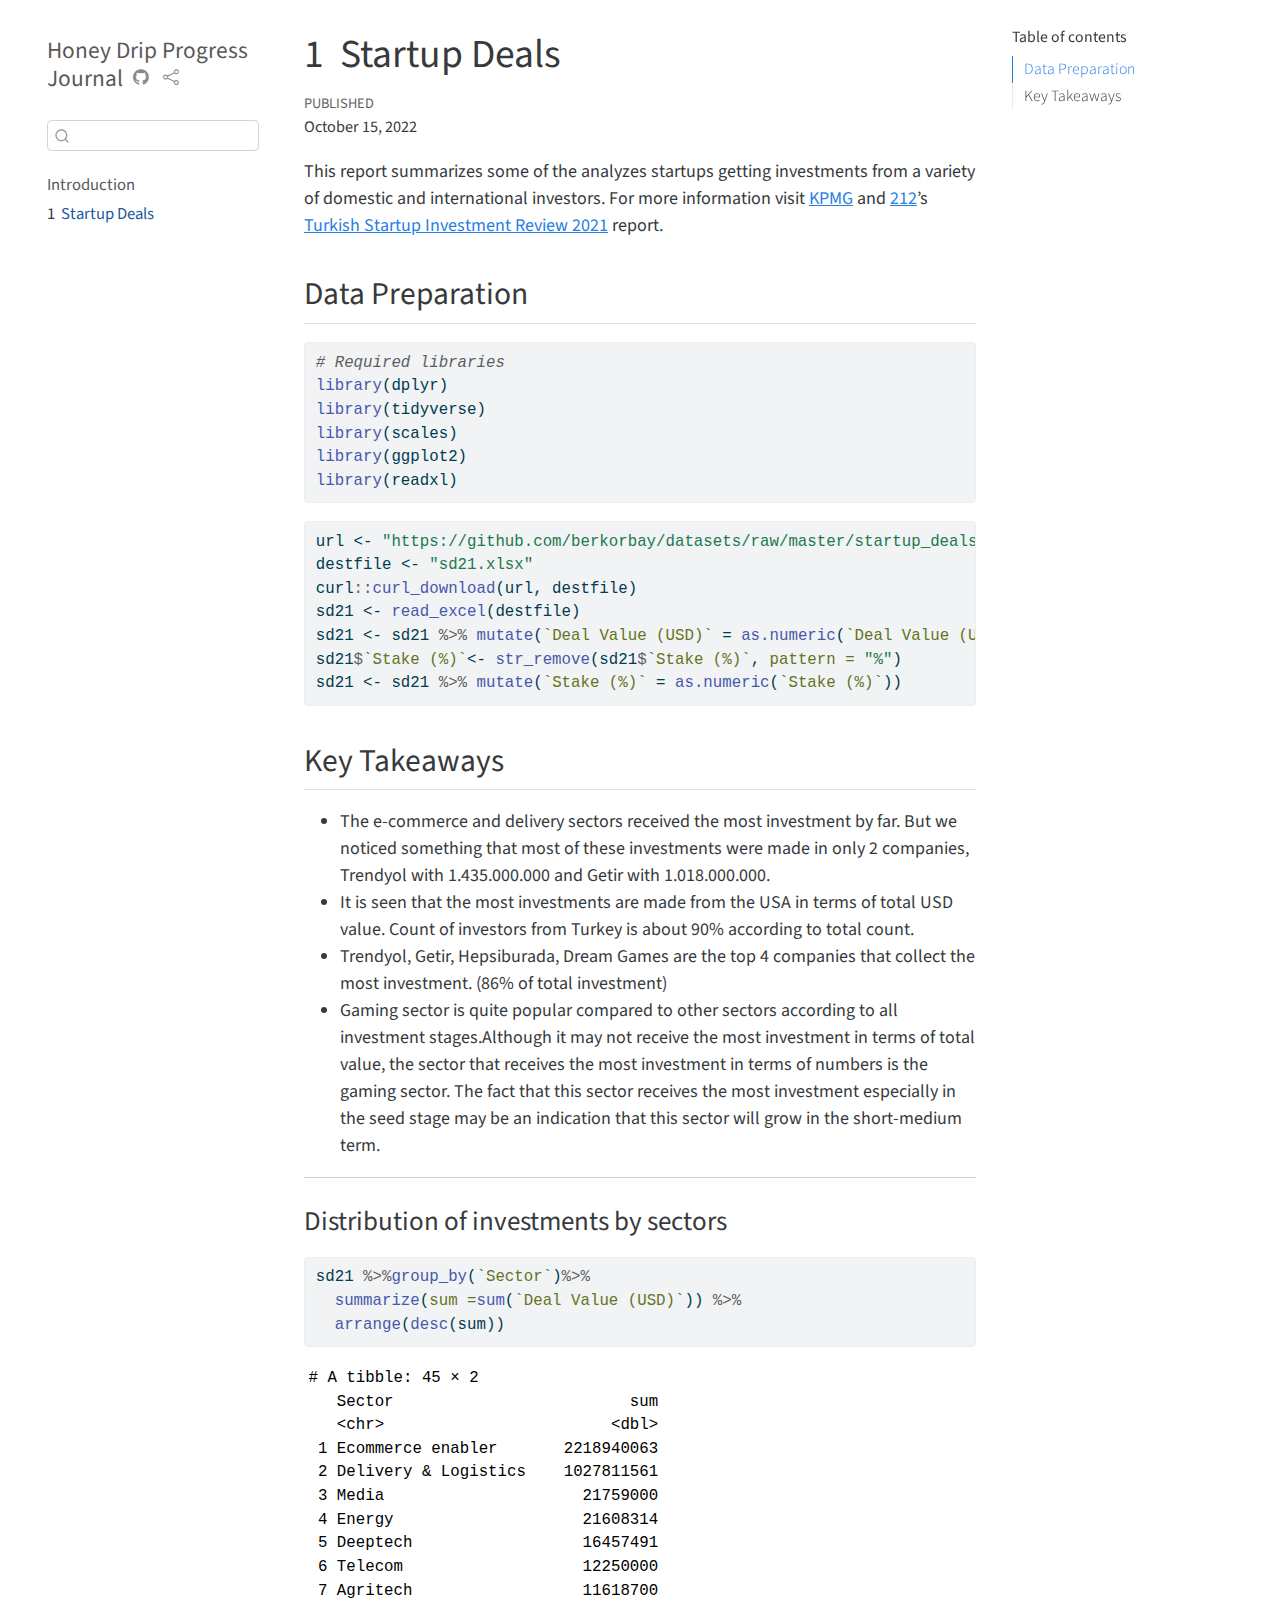
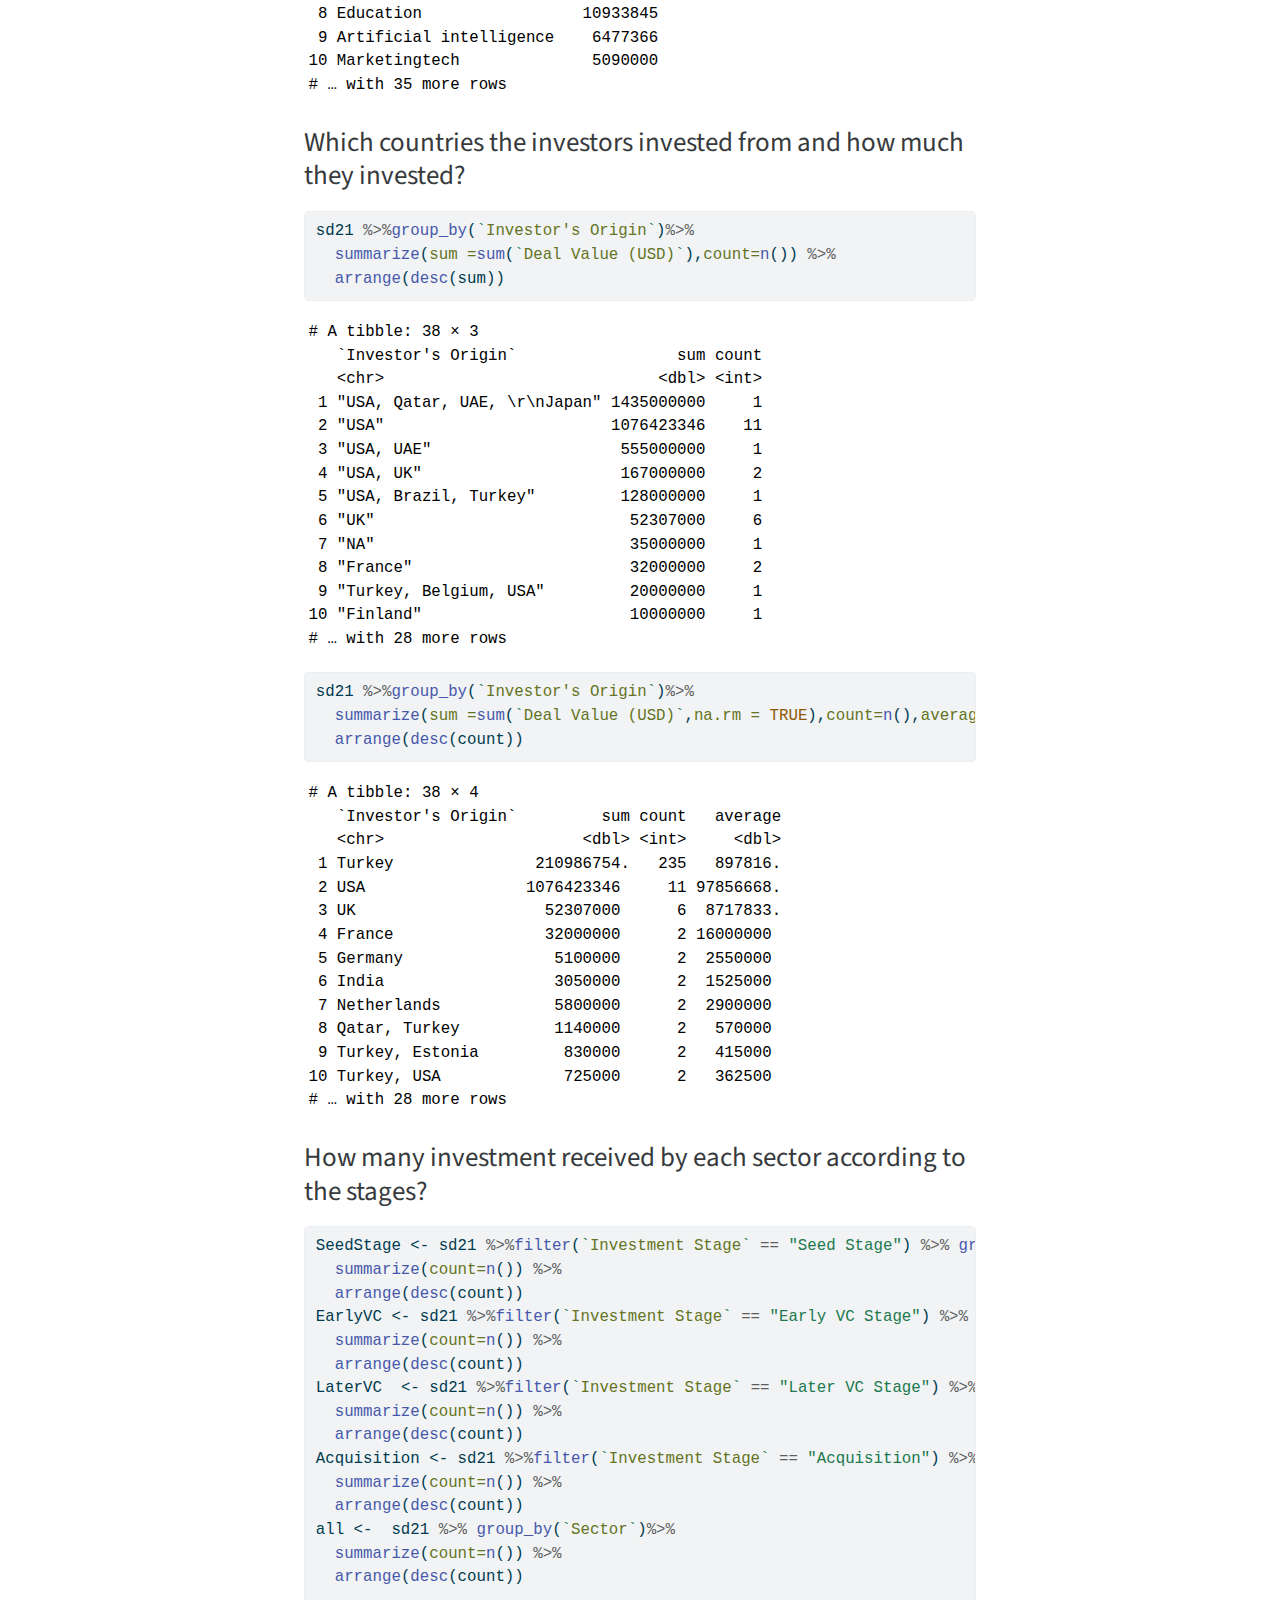
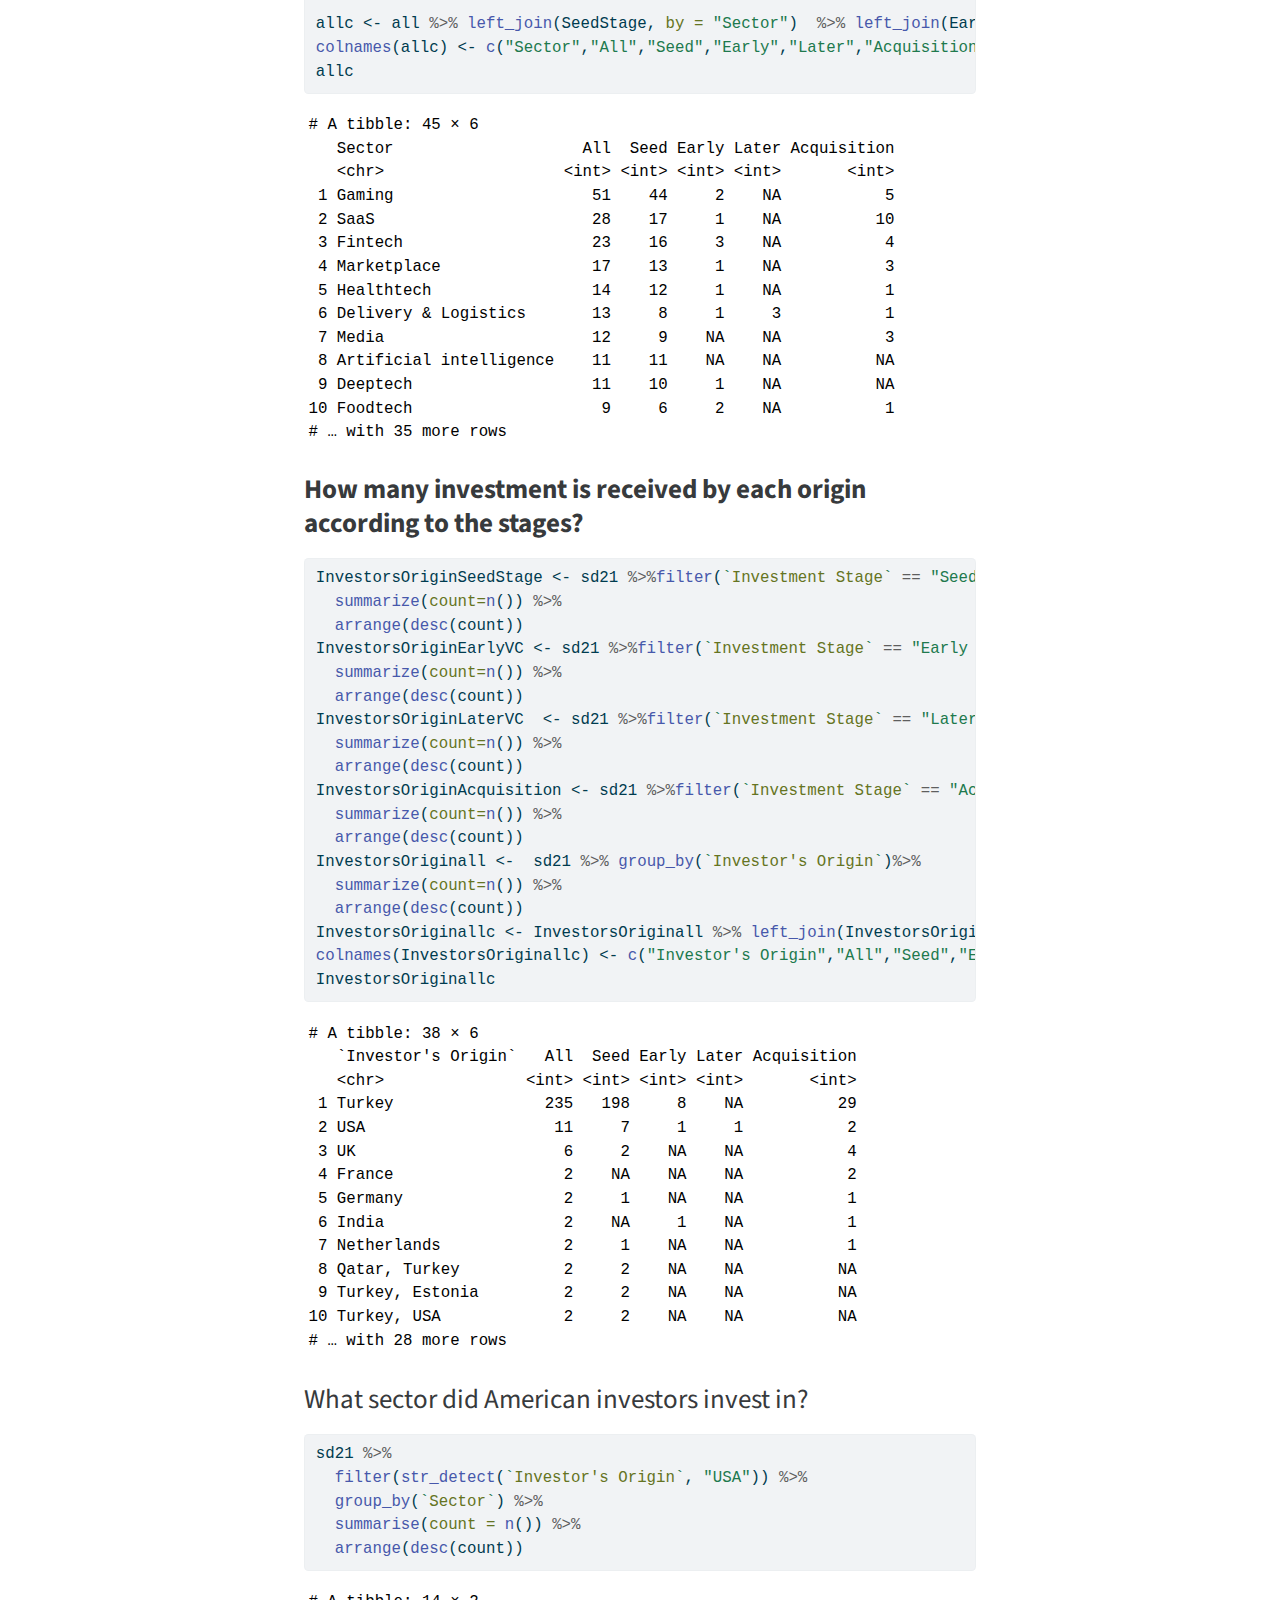
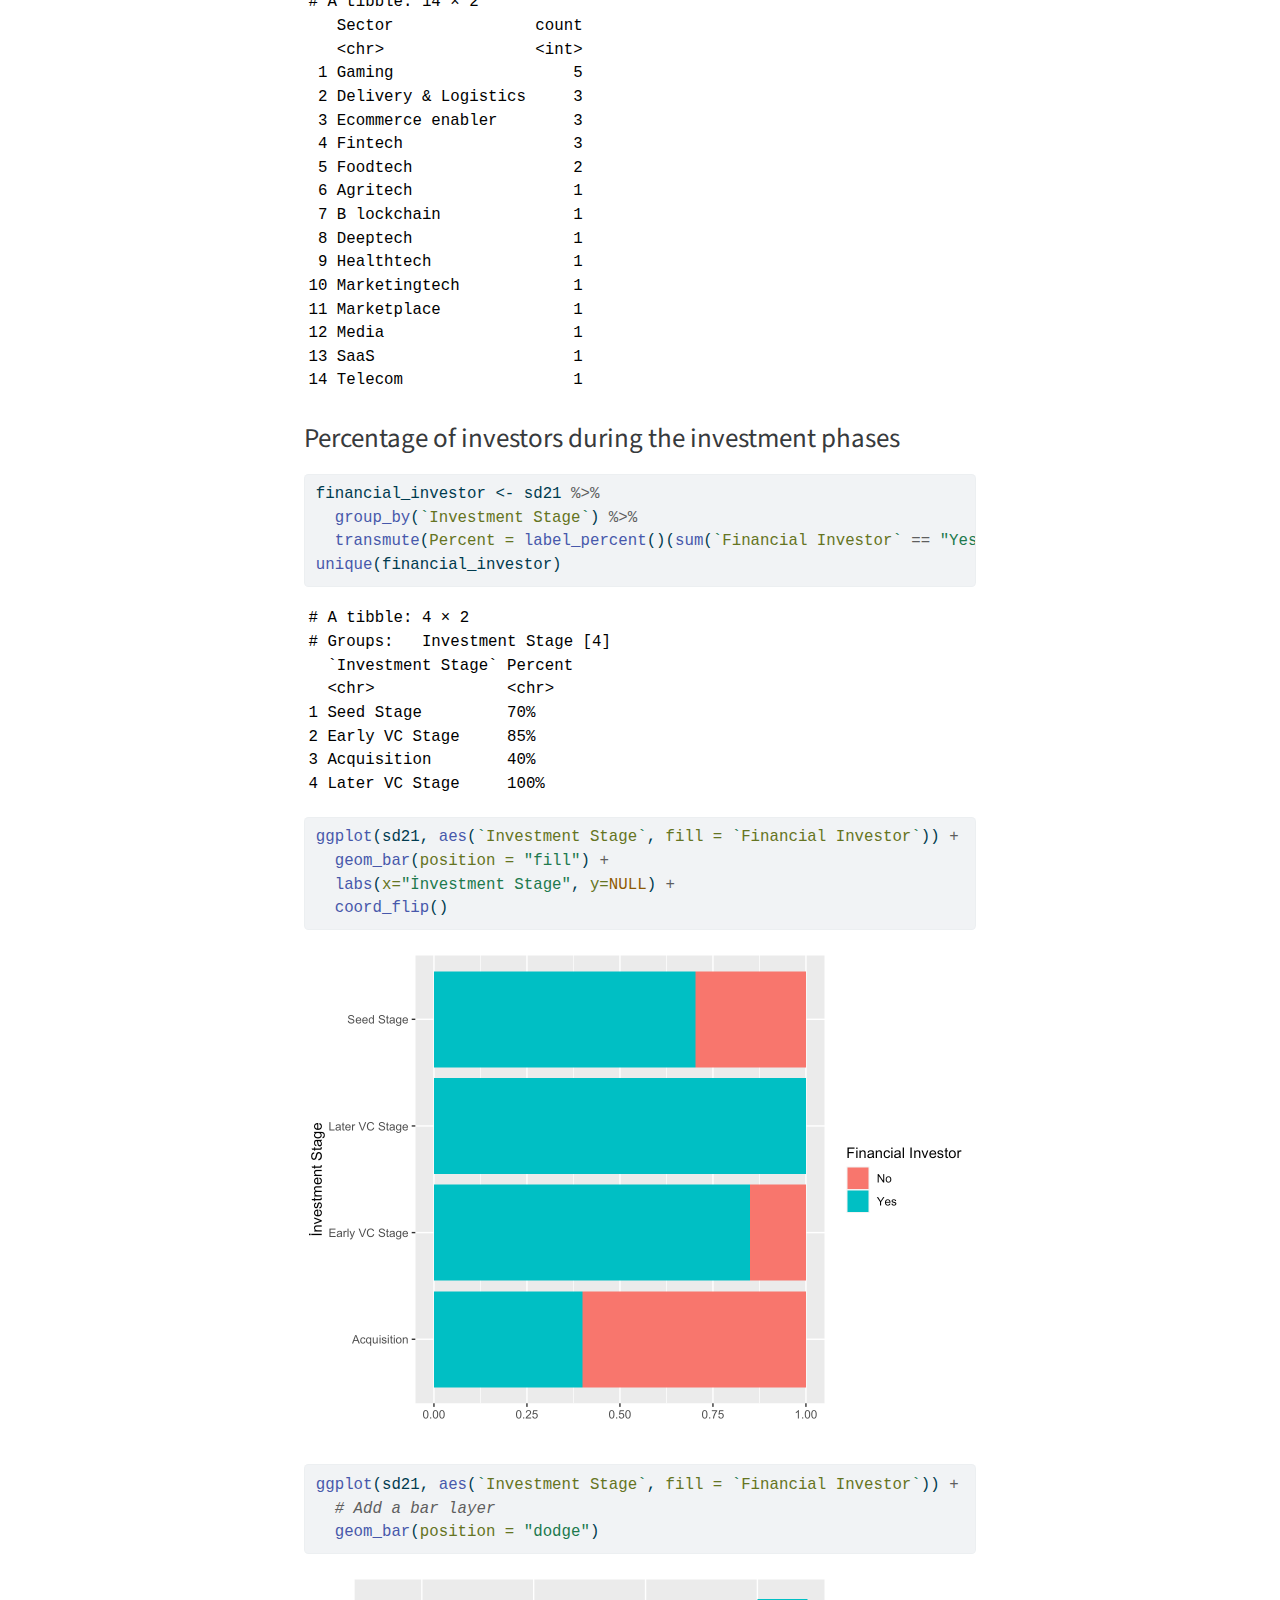
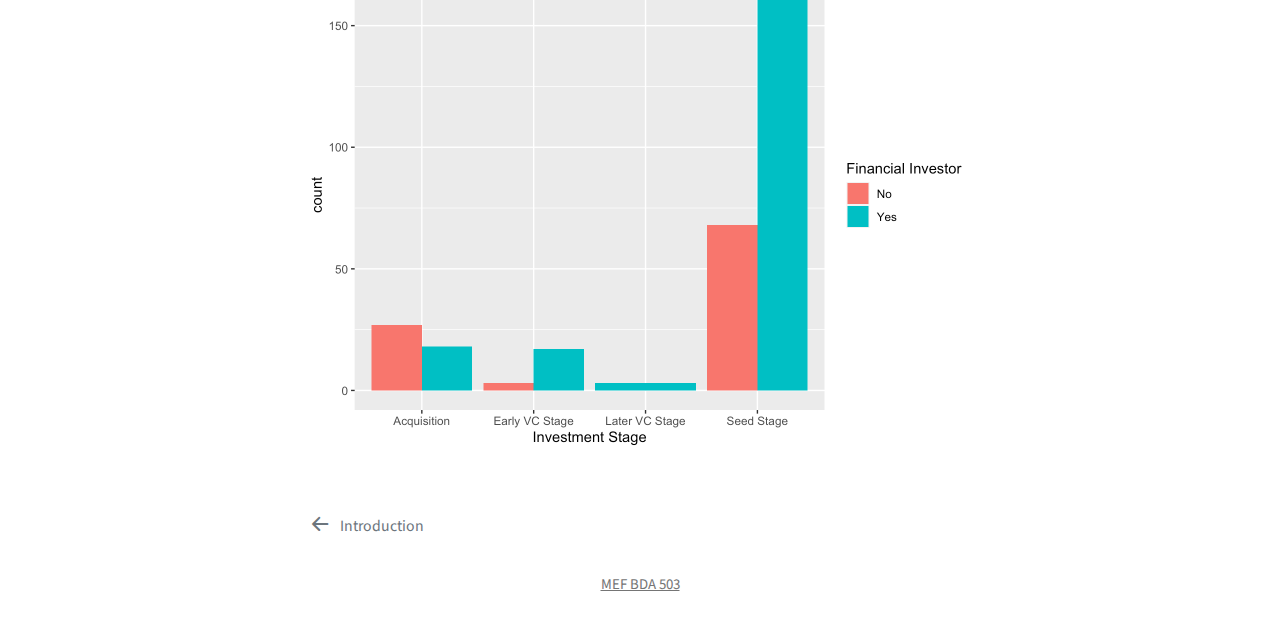
==== commit bc578113: "assignemen1 ugur" ====
--- a/docs/assignment1.html
+++ b/docs/assignment1.html
@@ -200,6 +200,7 @@
   <li><a href="#distribution-of-investments-by-sectors" id="toc-distribution-of-investments-by-sectors" class="nav-link" data-scroll-target="#distribution-of-investments-by-sectors">Distribution of investments by sectors</a></li>
   <li><a href="#which-countries-the-investors-invested-from-and-how-much-they-invested" id="toc-which-countries-the-investors-invested-from-and-how-much-they-invested" class="nav-link" data-scroll-target="#which-countries-the-investors-invested-from-and-how-much-they-invested">Which countries the investors invested from and how much they invested?</a></li>
   <li><a href="#how-many-investment-received-by-each-sector-according-to-the-stages" id="toc-how-many-investment-received-by-each-sector-according-to-the-stages" class="nav-link" data-scroll-target="#how-many-investment-received-by-each-sector-according-to-the-stages">How many investment received by each sector according to the stages?</a></li>
+  <li><a href="#how-many-investment-is-received-by-each-origin-according-to-the-stages" id="toc-how-many-investment-is-received-by-each-origin-according-to-the-stages" class="nav-link" data-scroll-target="#how-many-investment-is-received-by-each-origin-according-to-the-stages"><strong>How many investment is received by each origin according to the stages?</strong></a></li>
   <li><a href="#what-sector-did-american-investors-invest-in" id="toc-what-sector-did-american-investors-invest-in" class="nav-link" data-scroll-target="#what-sector-did-american-investors-invest-in">What sector did American investors invest in?</a></li>
   <li><a href="#percentage-of-investors-during-the-investment-phases" id="toc-percentage-of-investors-during-the-investment-phases" class="nav-link" data-scroll-target="#percentage-of-investors-during-the-investment-phases">Percentage of investors during the investment phases</a></li>
   </ul></li>
@@ -237,25 +238,19 @@
 <div class="cell">
 <div class="sourceCode cell-code" id="cb1"><pre class="sourceCode r code-with-copy"><code class="sourceCode r"><span id="cb1-1"><a href="#cb1-1" aria-hidden="true" tabindex="-1"></a><span class="co"># Required libraries</span></span>
 <span id="cb1-2"><a href="#cb1-2" aria-hidden="true" tabindex="-1"></a><span class="fu">library</span>(dplyr)</span>
-<span id="cb1-3"><a href="#cb1-3" aria-hidden="true" tabindex="-1"></a><span class="fu">library</span>(tidyverse)</span></code><button title="Copy to Clipboard" class="code-copy-button"><i class="bi"></i></button></pre></div>
-<div class="cell-output cell-output-stderr">
-<pre><code>Warning: package 'tidyverse' was built under R version 4.2.2</code></pre>
-</div>
-<div class="sourceCode cell-code" id="cb3"><pre class="sourceCode r code-with-copy"><code class="sourceCode r"><span id="cb3-1"><a href="#cb3-1" aria-hidden="true" tabindex="-1"></a><span class="fu">library</span>(scales)</span>
-<span id="cb3-2"><a href="#cb3-2" aria-hidden="true" tabindex="-1"></a><span class="fu">library</span>(ggplot2)</span>
-<span id="cb3-3"><a href="#cb3-3" aria-hidden="true" tabindex="-1"></a><span class="fu">library</span>(readxl)</span></code><button title="Copy to Clipboard" class="code-copy-button"><i class="bi"></i></button></pre></div>
-<div class="cell-output cell-output-stderr">
-<pre><code>Warning: package 'readxl' was built under R version 4.2.2</code></pre>
-</div>
-</div>
-<div class="cell">
-<div class="sourceCode cell-code" id="cb5"><pre class="sourceCode r code-with-copy"><code class="sourceCode r"><span id="cb5-1"><a href="#cb5-1" aria-hidden="true" tabindex="-1"></a>url <span class="ot">&lt;-</span> <span class="st">"https://github.com/berkorbay/datasets/raw/master/startup_deals/startup_deals_2021.xlsx"</span></span>
-<span id="cb5-2"><a href="#cb5-2" aria-hidden="true" tabindex="-1"></a>destfile <span class="ot">&lt;-</span> <span class="st">"sd21.xlsx"</span></span>
-<span id="cb5-3"><a href="#cb5-3" aria-hidden="true" tabindex="-1"></a>curl<span class="sc">::</span><span class="fu">curl_download</span>(url, destfile)</span>
-<span id="cb5-4"><a href="#cb5-4" aria-hidden="true" tabindex="-1"></a>sd21 <span class="ot">&lt;-</span> <span class="fu">read_excel</span>(destfile)</span>
-<span id="cb5-5"><a href="#cb5-5" aria-hidden="true" tabindex="-1"></a>sd21 <span class="ot">&lt;-</span> sd21 <span class="sc">%&gt;%</span> <span class="fu">mutate</span>(<span class="st">`</span><span class="at">Deal Value (USD)</span><span class="st">`</span> <span class="ot">=</span> <span class="fu">as.numeric</span>(<span class="st">`</span><span class="at">Deal Value (USD)</span><span class="st">`</span>))</span>
-<span id="cb5-6"><a href="#cb5-6" aria-hidden="true" tabindex="-1"></a>sd21<span class="sc">$</span><span class="st">`</span><span class="at">Stake (%)</span><span class="st">`</span><span class="ot">&lt;-</span> <span class="fu">str_remove</span>(sd21<span class="sc">$</span><span class="st">`</span><span class="at">Stake (%)</span><span class="st">`</span>, <span class="at">pattern =</span> <span class="st">"%"</span>)</span>
-<span id="cb5-7"><a href="#cb5-7" aria-hidden="true" tabindex="-1"></a>sd21 <span class="ot">&lt;-</span> sd21 <span class="sc">%&gt;%</span> <span class="fu">mutate</span>(<span class="st">`</span><span class="at">Stake (%)</span><span class="st">`</span> <span class="ot">=</span> <span class="fu">as.numeric</span>(<span class="st">`</span><span class="at">Stake (%)</span><span class="st">`</span>))</span></code><button title="Copy to Clipboard" class="code-copy-button"><i class="bi"></i></button></pre></div>
+<span id="cb1-3"><a href="#cb1-3" aria-hidden="true" tabindex="-1"></a><span class="fu">library</span>(tidyverse)</span>
+<span id="cb1-4"><a href="#cb1-4" aria-hidden="true" tabindex="-1"></a><span class="fu">library</span>(scales)</span>
+<span id="cb1-5"><a href="#cb1-5" aria-hidden="true" tabindex="-1"></a><span class="fu">library</span>(ggplot2)</span>
+<span id="cb1-6"><a href="#cb1-6" aria-hidden="true" tabindex="-1"></a><span class="fu">library</span>(readxl)</span></code><button title="Copy to Clipboard" class="code-copy-button"><i class="bi"></i></button></pre></div>
+</div>
+<div class="cell">
+<div class="sourceCode cell-code" id="cb2"><pre class="sourceCode r code-with-copy"><code class="sourceCode r"><span id="cb2-1"><a href="#cb2-1" aria-hidden="true" tabindex="-1"></a>url <span class="ot">&lt;-</span> <span class="st">"https://github.com/berkorbay/datasets/raw/master/startup_deals/startup_deals_2021.xlsx"</span></span>
+<span id="cb2-2"><a href="#cb2-2" aria-hidden="true" tabindex="-1"></a>destfile <span class="ot">&lt;-</span> <span class="st">"sd21.xlsx"</span></span>
+<span id="cb2-3"><a href="#cb2-3" aria-hidden="true" tabindex="-1"></a>curl<span class="sc">::</span><span class="fu">curl_download</span>(url, destfile)</span>
+<span id="cb2-4"><a href="#cb2-4" aria-hidden="true" tabindex="-1"></a>sd21 <span class="ot">&lt;-</span> <span class="fu">read_excel</span>(destfile)</span>
+<span id="cb2-5"><a href="#cb2-5" aria-hidden="true" tabindex="-1"></a>sd21 <span class="ot">&lt;-</span> sd21 <span class="sc">%&gt;%</span> <span class="fu">mutate</span>(<span class="st">`</span><span class="at">Deal Value (USD)</span><span class="st">`</span> <span class="ot">=</span> <span class="fu">as.numeric</span>(<span class="st">`</span><span class="at">Deal Value (USD)</span><span class="st">`</span>))</span>
+<span id="cb2-6"><a href="#cb2-6" aria-hidden="true" tabindex="-1"></a>sd21<span class="sc">$</span><span class="st">`</span><span class="at">Stake (%)</span><span class="st">`</span><span class="ot">&lt;-</span> <span class="fu">str_remove</span>(sd21<span class="sc">$</span><span class="st">`</span><span class="at">Stake (%)</span><span class="st">`</span>, <span class="at">pattern =</span> <span class="st">"%"</span>)</span>
+<span id="cb2-7"><a href="#cb2-7" aria-hidden="true" tabindex="-1"></a>sd21 <span class="ot">&lt;-</span> sd21 <span class="sc">%&gt;%</span> <span class="fu">mutate</span>(<span class="st">`</span><span class="at">Stake (%)</span><span class="st">`</span> <span class="ot">=</span> <span class="fu">as.numeric</span>(<span class="st">`</span><span class="at">Stake (%)</span><span class="st">`</span>))</span></code><button title="Copy to Clipboard" class="code-copy-button"><i class="bi"></i></button></pre></div>
 </div>
 </section>
 <section id="key-takeaways" class="level2">
@@ -263,15 +258,16 @@
 <ul>
 <li>The e-commerce and delivery sectors received the most investment by far. But we noticed something that most of these investments were made in only 2 companies, Trendyol with 1.435.000.000 and Getir with 1.018.000.000.</li>
 <li>It is seen that the most investments are made from the USA in terms of total USD value. Count of investors from Turkey is about 90% according to total count.</li>
+<li>Trendyol, Getir, Hepsiburada, Dream Games are the top 4 companies that collect the most investment. (86% of total investment)</li>
 <li>Gaming sector is quite popular compared to other sectors according to all investment stages.Although it may not receive the most investment in terms of total value, the sector that receives the most investment in terms of numbers is the gaming sector. The fact that this sector receives the most investment especially in the seed stage may be an indication that this sector will grow in the short-medium term.</li>
 </ul>
 <hr>
 <section id="distribution-of-investments-by-sectors" class="level3">
 <h3 class="anchored" data-anchor-id="distribution-of-investments-by-sectors">Distribution of investments by sectors</h3>
 <div class="cell">
-<div class="sourceCode cell-code" id="cb6"><pre class="sourceCode r code-with-copy"><code class="sourceCode r"><span id="cb6-1"><a href="#cb6-1" aria-hidden="true" tabindex="-1"></a>sd21 <span class="sc">%&gt;%</span><span class="fu">group_by</span>(<span class="st">`</span><span class="at">Sector</span><span class="st">`</span>)<span class="sc">%&gt;%</span></span>
-<span id="cb6-2"><a href="#cb6-2" aria-hidden="true" tabindex="-1"></a>  <span class="fu">summarize</span>(<span class="at">sum =</span><span class="fu">sum</span>(<span class="st">`</span><span class="at">Deal Value (USD)</span><span class="st">`</span>)) <span class="sc">%&gt;%</span></span>
-<span id="cb6-3"><a href="#cb6-3" aria-hidden="true" tabindex="-1"></a>  <span class="fu">arrange</span>(<span class="fu">desc</span>(sum))</span></code><button title="Copy to Clipboard" class="code-copy-button"><i class="bi"></i></button></pre></div>
+<div class="sourceCode cell-code" id="cb3"><pre class="sourceCode r code-with-copy"><code class="sourceCode r"><span id="cb3-1"><a href="#cb3-1" aria-hidden="true" tabindex="-1"></a>sd21 <span class="sc">%&gt;%</span><span class="fu">group_by</span>(<span class="st">`</span><span class="at">Sector</span><span class="st">`</span>)<span class="sc">%&gt;%</span></span>
+<span id="cb3-2"><a href="#cb3-2" aria-hidden="true" tabindex="-1"></a>  <span class="fu">summarize</span>(<span class="at">sum =</span><span class="fu">sum</span>(<span class="st">`</span><span class="at">Deal Value (USD)</span><span class="st">`</span>)) <span class="sc">%&gt;%</span></span>
+<span id="cb3-3"><a href="#cb3-3" aria-hidden="true" tabindex="-1"></a>  <span class="fu">arrange</span>(<span class="fu">desc</span>(sum))</span></code><button title="Copy to Clipboard" class="code-copy-button"><i class="bi"></i></button></pre></div>
 <div class="cell-output cell-output-stdout">
 <pre><code># A tibble: 45 × 2
    Sector                         sum
@@ -293,9 +289,9 @@
 <section id="which-countries-the-investors-invested-from-and-how-much-they-invested" class="level3">
 <h3 class="anchored" data-anchor-id="which-countries-the-investors-invested-from-and-how-much-they-invested">Which countries the investors invested from and how much they invested?</h3>
 <div class="cell">
-<div class="sourceCode cell-code" id="cb8"><pre class="sourceCode r code-with-copy"><code class="sourceCode r"><span id="cb8-1"><a href="#cb8-1" aria-hidden="true" tabindex="-1"></a>sd21 <span class="sc">%&gt;%</span><span class="fu">group_by</span>(<span class="st">`</span><span class="at">Investor's Origin</span><span class="st">`</span>)<span class="sc">%&gt;%</span></span>
-<span id="cb8-2"><a href="#cb8-2" aria-hidden="true" tabindex="-1"></a>  <span class="fu">summarize</span>(<span class="at">sum =</span><span class="fu">sum</span>(<span class="st">`</span><span class="at">Deal Value (USD)</span><span class="st">`</span>),<span class="at">count=</span><span class="fu">n</span>()) <span class="sc">%&gt;%</span></span>
-<span id="cb8-3"><a href="#cb8-3" aria-hidden="true" tabindex="-1"></a>  <span class="fu">arrange</span>(<span class="fu">desc</span>(sum))</span></code><button title="Copy to Clipboard" class="code-copy-button"><i class="bi"></i></button></pre></div>
+<div class="sourceCode cell-code" id="cb5"><pre class="sourceCode r code-with-copy"><code class="sourceCode r"><span id="cb5-1"><a href="#cb5-1" aria-hidden="true" tabindex="-1"></a>sd21 <span class="sc">%&gt;%</span><span class="fu">group_by</span>(<span class="st">`</span><span class="at">Investor's Origin</span><span class="st">`</span>)<span class="sc">%&gt;%</span></span>
+<span id="cb5-2"><a href="#cb5-2" aria-hidden="true" tabindex="-1"></a>  <span class="fu">summarize</span>(<span class="at">sum =</span><span class="fu">sum</span>(<span class="st">`</span><span class="at">Deal Value (USD)</span><span class="st">`</span>),<span class="at">count=</span><span class="fu">n</span>()) <span class="sc">%&gt;%</span></span>
+<span id="cb5-3"><a href="#cb5-3" aria-hidden="true" tabindex="-1"></a>  <span class="fu">arrange</span>(<span class="fu">desc</span>(sum))</span></code><button title="Copy to Clipboard" class="code-copy-button"><i class="bi"></i></button></pre></div>
 <div class="cell-output cell-output-stdout">
 <pre><code># A tibble: 38 × 3
    `Investor's Origin`                 sum count
@@ -312,23 +308,23 @@
 10 "Finland"                      10000000     1
 # … with 28 more rows</code></pre>
 </div>
-<div class="sourceCode cell-code" id="cb10"><pre class="sourceCode r code-with-copy"><code class="sourceCode r"><span id="cb10-1"><a href="#cb10-1" aria-hidden="true" tabindex="-1"></a>sd21 <span class="sc">%&gt;%</span><span class="fu">group_by</span>(<span class="st">`</span><span class="at">Investor's Origin</span><span class="st">`</span>)<span class="sc">%&gt;%</span></span>
-<span id="cb10-2"><a href="#cb10-2" aria-hidden="true" tabindex="-1"></a>  <span class="fu">summarize</span>(<span class="at">sum =</span><span class="fu">sum</span>(<span class="st">`</span><span class="at">Deal Value (USD)</span><span class="st">`</span>,<span class="at">na.rm =</span> <span class="cn">TRUE</span>),<span class="at">count=</span><span class="fu">n</span>()) <span class="sc">%&gt;%</span></span>
-<span id="cb10-3"><a href="#cb10-3" aria-hidden="true" tabindex="-1"></a>  <span class="fu">arrange</span>(<span class="fu">desc</span>(count))</span></code><button title="Copy to Clipboard" class="code-copy-button"><i class="bi"></i></button></pre></div>
-<div class="cell-output cell-output-stdout">
-<pre><code># A tibble: 38 × 3
-   `Investor's Origin`         sum count
-   &lt;chr&gt;                     &lt;dbl&gt; &lt;int&gt;
- 1 Turkey               210986754.   235
- 2 USA                 1076423346     11
- 3 UK                    52307000      6
- 4 France                32000000      2
- 5 Germany                5100000      2
- 6 India                  3050000      2
- 7 Netherlands            5800000      2
- 8 Qatar, Turkey          1140000      2
- 9 Turkey, Estonia         830000      2
-10 Turkey, USA             725000      2
+<div class="sourceCode cell-code" id="cb7"><pre class="sourceCode r code-with-copy"><code class="sourceCode r"><span id="cb7-1"><a href="#cb7-1" aria-hidden="true" tabindex="-1"></a>sd21 <span class="sc">%&gt;%</span><span class="fu">group_by</span>(<span class="st">`</span><span class="at">Investor's Origin</span><span class="st">`</span>)<span class="sc">%&gt;%</span></span>
+<span id="cb7-2"><a href="#cb7-2" aria-hidden="true" tabindex="-1"></a>  <span class="fu">summarize</span>(<span class="at">sum =</span><span class="fu">sum</span>(<span class="st">`</span><span class="at">Deal Value (USD)</span><span class="st">`</span>,<span class="at">na.rm =</span> <span class="cn">TRUE</span>),<span class="at">count=</span><span class="fu">n</span>(),<span class="at">average=</span>sum<span class="sc">/</span>count) <span class="sc">%&gt;%</span></span>
+<span id="cb7-3"><a href="#cb7-3" aria-hidden="true" tabindex="-1"></a>  <span class="fu">arrange</span>(<span class="fu">desc</span>(count))</span></code><button title="Copy to Clipboard" class="code-copy-button"><i class="bi"></i></button></pre></div>
+<div class="cell-output cell-output-stdout">
+<pre><code># A tibble: 38 × 4
+   `Investor's Origin`         sum count   average
+   &lt;chr&gt;                     &lt;dbl&gt; &lt;int&gt;     &lt;dbl&gt;
+ 1 Turkey               210986754.   235   897816.
+ 2 USA                 1076423346     11 97856668.
+ 3 UK                    52307000      6  8717833.
+ 4 France                32000000      2 16000000 
+ 5 Germany                5100000      2  2550000 
+ 6 India                  3050000      2  1525000 
+ 7 Netherlands            5800000      2  2900000 
+ 8 Qatar, Turkey          1140000      2   570000 
+ 9 Turkey, Estonia         830000      2   415000 
+10 Turkey, USA             725000      2   362500 
 # … with 28 more rows</code></pre>
 </div>
 </div>
@@ -336,25 +332,25 @@
 <section id="how-many-investment-received-by-each-sector-according-to-the-stages" class="level3">
 <h3 class="anchored" data-anchor-id="how-many-investment-received-by-each-sector-according-to-the-stages">How many investment received by each sector according to the stages?</h3>
 <div class="cell">
-<div class="sourceCode cell-code" id="cb12"><pre class="sourceCode r code-with-copy"><code class="sourceCode r"><span id="cb12-1"><a href="#cb12-1" aria-hidden="true" tabindex="-1"></a>SeedStage <span class="ot">&lt;-</span> sd21 <span class="sc">%&gt;%</span><span class="fu">filter</span>(<span class="st">`</span><span class="at">Investment Stage</span><span class="st">`</span> <span class="sc">==</span> <span class="st">"Seed Stage"</span>) <span class="sc">%&gt;%</span> <span class="fu">group_by</span>(<span class="st">`</span><span class="at">Sector</span><span class="st">`</span>)<span class="sc">%&gt;%</span></span>
-<span id="cb12-2"><a href="#cb12-2" aria-hidden="true" tabindex="-1"></a>  <span class="fu">summarize</span>(<span class="at">count=</span><span class="fu">n</span>()) <span class="sc">%&gt;%</span></span>
-<span id="cb12-3"><a href="#cb12-3" aria-hidden="true" tabindex="-1"></a>  <span class="fu">arrange</span>(<span class="fu">desc</span>(count))</span>
-<span id="cb12-4"><a href="#cb12-4" aria-hidden="true" tabindex="-1"></a>EarlyVC <span class="ot">&lt;-</span> sd21 <span class="sc">%&gt;%</span><span class="fu">filter</span>(<span class="st">`</span><span class="at">Investment Stage</span><span class="st">`</span> <span class="sc">==</span> <span class="st">"Early VC Stage"</span>) <span class="sc">%&gt;%</span> <span class="fu">group_by</span>(<span class="st">`</span><span class="at">Sector</span><span class="st">`</span>)<span class="sc">%&gt;%</span></span>
-<span id="cb12-5"><a href="#cb12-5" aria-hidden="true" tabindex="-1"></a>  <span class="fu">summarize</span>(<span class="at">count=</span><span class="fu">n</span>()) <span class="sc">%&gt;%</span></span>
-<span id="cb12-6"><a href="#cb12-6" aria-hidden="true" tabindex="-1"></a>  <span class="fu">arrange</span>(<span class="fu">desc</span>(count))</span>
-<span id="cb12-7"><a href="#cb12-7" aria-hidden="true" tabindex="-1"></a>LaterVC  <span class="ot">&lt;-</span> sd21 <span class="sc">%&gt;%</span><span class="fu">filter</span>(<span class="st">`</span><span class="at">Investment Stage</span><span class="st">`</span> <span class="sc">==</span> <span class="st">"Later VC Stage"</span>) <span class="sc">%&gt;%</span> <span class="fu">group_by</span>(<span class="st">`</span><span class="at">Sector</span><span class="st">`</span>)<span class="sc">%&gt;%</span></span>
-<span id="cb12-8"><a href="#cb12-8" aria-hidden="true" tabindex="-1"></a>  <span class="fu">summarize</span>(<span class="at">count=</span><span class="fu">n</span>()) <span class="sc">%&gt;%</span></span>
-<span id="cb12-9"><a href="#cb12-9" aria-hidden="true" tabindex="-1"></a>  <span class="fu">arrange</span>(<span class="fu">desc</span>(count))</span>
-<span id="cb12-10"><a href="#cb12-10" aria-hidden="true" tabindex="-1"></a>Acquisition <span class="ot">&lt;-</span> sd21 <span class="sc">%&gt;%</span><span class="fu">filter</span>(<span class="st">`</span><span class="at">Investment Stage</span><span class="st">`</span> <span class="sc">==</span> <span class="st">"Acquisition"</span>) <span class="sc">%&gt;%</span> <span class="fu">group_by</span>(<span class="st">`</span><span class="at">Sector</span><span class="st">`</span>)<span class="sc">%&gt;%</span></span>
-<span id="cb12-11"><a href="#cb12-11" aria-hidden="true" tabindex="-1"></a>  <span class="fu">summarize</span>(<span class="at">count=</span><span class="fu">n</span>()) <span class="sc">%&gt;%</span></span>
-<span id="cb12-12"><a href="#cb12-12" aria-hidden="true" tabindex="-1"></a>  <span class="fu">arrange</span>(<span class="fu">desc</span>(count))</span>
-<span id="cb12-13"><a href="#cb12-13" aria-hidden="true" tabindex="-1"></a>all <span class="ot">&lt;-</span>  sd21 <span class="sc">%&gt;%</span> <span class="fu">group_by</span>(<span class="st">`</span><span class="at">Sector</span><span class="st">`</span>)<span class="sc">%&gt;%</span></span>
-<span id="cb12-14"><a href="#cb12-14" aria-hidden="true" tabindex="-1"></a>  <span class="fu">summarize</span>(<span class="at">count=</span><span class="fu">n</span>()) <span class="sc">%&gt;%</span></span>
-<span id="cb12-15"><a href="#cb12-15" aria-hidden="true" tabindex="-1"></a>  <span class="fu">arrange</span>(<span class="fu">desc</span>(count))</span>
-<span id="cb12-16"><a href="#cb12-16" aria-hidden="true" tabindex="-1"></a></span>
-<span id="cb12-17"><a href="#cb12-17" aria-hidden="true" tabindex="-1"></a>allc <span class="ot">&lt;-</span> all <span class="sc">%&gt;%</span> <span class="fu">left_join</span>(SeedStage, <span class="at">by =</span> <span class="st">"Sector"</span>)  <span class="sc">%&gt;%</span> <span class="fu">left_join</span>(EarlyVC, <span class="at">by =</span> <span class="st">"Sector"</span>) <span class="sc">%&gt;%</span> <span class="fu">left_join</span>(LaterVC, <span class="at">by =</span> <span class="st">"Sector"</span>) <span class="sc">%&gt;%</span> <span class="fu">left_join</span>(Acquisition, <span class="at">by =</span> <span class="st">"Sector"</span>)</span>
-<span id="cb12-18"><a href="#cb12-18" aria-hidden="true" tabindex="-1"></a><span class="fu">colnames</span>(allc) <span class="ot">&lt;-</span> <span class="fu">c</span>(<span class="st">"Sector"</span>,<span class="st">"All"</span>,<span class="st">"Seed"</span>,<span class="st">"Early"</span>,<span class="st">"Later"</span>,<span class="st">"Acquisition"</span>)</span>
-<span id="cb12-19"><a href="#cb12-19" aria-hidden="true" tabindex="-1"></a>allc</span></code><button title="Copy to Clipboard" class="code-copy-button"><i class="bi"></i></button></pre></div>
+<div class="sourceCode cell-code" id="cb9"><pre class="sourceCode r code-with-copy"><code class="sourceCode r"><span id="cb9-1"><a href="#cb9-1" aria-hidden="true" tabindex="-1"></a>SeedStage <span class="ot">&lt;-</span> sd21 <span class="sc">%&gt;%</span><span class="fu">filter</span>(<span class="st">`</span><span class="at">Investment Stage</span><span class="st">`</span> <span class="sc">==</span> <span class="st">"Seed Stage"</span>) <span class="sc">%&gt;%</span> <span class="fu">group_by</span>(<span class="st">`</span><span class="at">Sector</span><span class="st">`</span>)<span class="sc">%&gt;%</span></span>
+<span id="cb9-2"><a href="#cb9-2" aria-hidden="true" tabindex="-1"></a>  <span class="fu">summarize</span>(<span class="at">count=</span><span class="fu">n</span>()) <span class="sc">%&gt;%</span></span>
+<span id="cb9-3"><a href="#cb9-3" aria-hidden="true" tabindex="-1"></a>  <span class="fu">arrange</span>(<span class="fu">desc</span>(count))</span>
+<span id="cb9-4"><a href="#cb9-4" aria-hidden="true" tabindex="-1"></a>EarlyVC <span class="ot">&lt;-</span> sd21 <span class="sc">%&gt;%</span><span class="fu">filter</span>(<span class="st">`</span><span class="at">Investment Stage</span><span class="st">`</span> <span class="sc">==</span> <span class="st">"Early VC Stage"</span>) <span class="sc">%&gt;%</span> <span class="fu">group_by</span>(<span class="st">`</span><span class="at">Sector</span><span class="st">`</span>)<span class="sc">%&gt;%</span></span>
+<span id="cb9-5"><a href="#cb9-5" aria-hidden="true" tabindex="-1"></a>  <span class="fu">summarize</span>(<span class="at">count=</span><span class="fu">n</span>()) <span class="sc">%&gt;%</span></span>
+<span id="cb9-6"><a href="#cb9-6" aria-hidden="true" tabindex="-1"></a>  <span class="fu">arrange</span>(<span class="fu">desc</span>(count))</span>
+<span id="cb9-7"><a href="#cb9-7" aria-hidden="true" tabindex="-1"></a>LaterVC  <span class="ot">&lt;-</span> sd21 <span class="sc">%&gt;%</span><span class="fu">filter</span>(<span class="st">`</span><span class="at">Investment Stage</span><span class="st">`</span> <span class="sc">==</span> <span class="st">"Later VC Stage"</span>) <span class="sc">%&gt;%</span> <span class="fu">group_by</span>(<span class="st">`</span><span class="at">Sector</span><span class="st">`</span>)<span class="sc">%&gt;%</span></span>
+<span id="cb9-8"><a href="#cb9-8" aria-hidden="true" tabindex="-1"></a>  <span class="fu">summarize</span>(<span class="at">count=</span><span class="fu">n</span>()) <span class="sc">%&gt;%</span></span>
+<span id="cb9-9"><a href="#cb9-9" aria-hidden="true" tabindex="-1"></a>  <span class="fu">arrange</span>(<span class="fu">desc</span>(count))</span>
+<span id="cb9-10"><a href="#cb9-10" aria-hidden="true" tabindex="-1"></a>Acquisition <span class="ot">&lt;-</span> sd21 <span class="sc">%&gt;%</span><span class="fu">filter</span>(<span class="st">`</span><span class="at">Investment Stage</span><span class="st">`</span> <span class="sc">==</span> <span class="st">"Acquisition"</span>) <span class="sc">%&gt;%</span> <span class="fu">group_by</span>(<span class="st">`</span><span class="at">Sector</span><span class="st">`</span>)<span class="sc">%&gt;%</span></span>
+<span id="cb9-11"><a href="#cb9-11" aria-hidden="true" tabindex="-1"></a>  <span class="fu">summarize</span>(<span class="at">count=</span><span class="fu">n</span>()) <span class="sc">%&gt;%</span></span>
+<span id="cb9-12"><a href="#cb9-12" aria-hidden="true" tabindex="-1"></a>  <span class="fu">arrange</span>(<span class="fu">desc</span>(count))</span>
+<span id="cb9-13"><a href="#cb9-13" aria-hidden="true" tabindex="-1"></a>all <span class="ot">&lt;-</span>  sd21 <span class="sc">%&gt;%</span> <span class="fu">group_by</span>(<span class="st">`</span><span class="at">Sector</span><span class="st">`</span>)<span class="sc">%&gt;%</span></span>
+<span id="cb9-14"><a href="#cb9-14" aria-hidden="true" tabindex="-1"></a>  <span class="fu">summarize</span>(<span class="at">count=</span><span class="fu">n</span>()) <span class="sc">%&gt;%</span></span>
+<span id="cb9-15"><a href="#cb9-15" aria-hidden="true" tabindex="-1"></a>  <span class="fu">arrange</span>(<span class="fu">desc</span>(count))</span>
+<span id="cb9-16"><a href="#cb9-16" aria-hidden="true" tabindex="-1"></a></span>
+<span id="cb9-17"><a href="#cb9-17" aria-hidden="true" tabindex="-1"></a>allc <span class="ot">&lt;-</span> all <span class="sc">%&gt;%</span> <span class="fu">left_join</span>(SeedStage, <span class="at">by =</span> <span class="st">"Sector"</span>)  <span class="sc">%&gt;%</span> <span class="fu">left_join</span>(EarlyVC, <span class="at">by =</span> <span class="st">"Sector"</span>) <span class="sc">%&gt;%</span> <span class="fu">left_join</span>(LaterVC, <span class="at">by =</span> <span class="st">"Sector"</span>) <span class="sc">%&gt;%</span> <span class="fu">left_join</span>(Acquisition, <span class="at">by =</span> <span class="st">"Sector"</span>)</span>
+<span id="cb9-18"><a href="#cb9-18" aria-hidden="true" tabindex="-1"></a><span class="fu">colnames</span>(allc) <span class="ot">&lt;-</span> <span class="fu">c</span>(<span class="st">"Sector"</span>,<span class="st">"All"</span>,<span class="st">"Seed"</span>,<span class="st">"Early"</span>,<span class="st">"Later"</span>,<span class="st">"Acquisition"</span>)</span>
+<span id="cb9-19"><a href="#cb9-19" aria-hidden="true" tabindex="-1"></a>allc</span></code><button title="Copy to Clipboard" class="code-copy-button"><i class="bi"></i></button></pre></div>
 <div class="cell-output cell-output-stdout">
 <pre><code># A tibble: 45 × 6
    Sector                    All  Seed Early Later Acquisition
@@ -373,14 +369,53 @@
 </div>
 </div>
 </section>
+<section id="how-many-investment-is-received-by-each-origin-according-to-the-stages" class="level3">
+<h3 class="anchored" data-anchor-id="how-many-investment-is-received-by-each-origin-according-to-the-stages"><strong>How many investment is received by each origin according to the stages?</strong></h3>
+<div class="cell">
+<div class="sourceCode cell-code" id="cb11"><pre class="sourceCode r code-with-copy"><code class="sourceCode r"><span id="cb11-1"><a href="#cb11-1" aria-hidden="true" tabindex="-1"></a>InvestorsOriginSeedStage <span class="ot">&lt;-</span> sd21 <span class="sc">%&gt;%</span><span class="fu">filter</span>(<span class="st">`</span><span class="at">Investment Stage</span><span class="st">`</span> <span class="sc">==</span> <span class="st">"Seed Stage"</span>) <span class="sc">%&gt;%</span> <span class="fu">group_by</span>(<span class="st">`</span><span class="at">Investor's Origin</span><span class="st">`</span>)<span class="sc">%&gt;%</span></span>
+<span id="cb11-2"><a href="#cb11-2" aria-hidden="true" tabindex="-1"></a>  <span class="fu">summarize</span>(<span class="at">count=</span><span class="fu">n</span>()) <span class="sc">%&gt;%</span></span>
+<span id="cb11-3"><a href="#cb11-3" aria-hidden="true" tabindex="-1"></a>  <span class="fu">arrange</span>(<span class="fu">desc</span>(count))</span>
+<span id="cb11-4"><a href="#cb11-4" aria-hidden="true" tabindex="-1"></a>InvestorsOriginEarlyVC <span class="ot">&lt;-</span> sd21 <span class="sc">%&gt;%</span><span class="fu">filter</span>(<span class="st">`</span><span class="at">Investment Stage</span><span class="st">`</span> <span class="sc">==</span> <span class="st">"Early VC Stage"</span>) <span class="sc">%&gt;%</span> <span class="fu">group_by</span>(<span class="st">`</span><span class="at">Investor's Origin</span><span class="st">`</span>)<span class="sc">%&gt;%</span></span>
+<span id="cb11-5"><a href="#cb11-5" aria-hidden="true" tabindex="-1"></a>  <span class="fu">summarize</span>(<span class="at">count=</span><span class="fu">n</span>()) <span class="sc">%&gt;%</span></span>
+<span id="cb11-6"><a href="#cb11-6" aria-hidden="true" tabindex="-1"></a>  <span class="fu">arrange</span>(<span class="fu">desc</span>(count))</span>
+<span id="cb11-7"><a href="#cb11-7" aria-hidden="true" tabindex="-1"></a>InvestorsOriginLaterVC  <span class="ot">&lt;-</span> sd21 <span class="sc">%&gt;%</span><span class="fu">filter</span>(<span class="st">`</span><span class="at">Investment Stage</span><span class="st">`</span> <span class="sc">==</span> <span class="st">"Later VC Stage"</span>) <span class="sc">%&gt;%</span> <span class="fu">group_by</span>(<span class="st">`</span><span class="at">Investor's Origin</span><span class="st">`</span>)<span class="sc">%&gt;%</span></span>
+<span id="cb11-8"><a href="#cb11-8" aria-hidden="true" tabindex="-1"></a>  <span class="fu">summarize</span>(<span class="at">count=</span><span class="fu">n</span>()) <span class="sc">%&gt;%</span></span>
+<span id="cb11-9"><a href="#cb11-9" aria-hidden="true" tabindex="-1"></a>  <span class="fu">arrange</span>(<span class="fu">desc</span>(count))</span>
+<span id="cb11-10"><a href="#cb11-10" aria-hidden="true" tabindex="-1"></a>InvestorsOriginAcquisition <span class="ot">&lt;-</span> sd21 <span class="sc">%&gt;%</span><span class="fu">filter</span>(<span class="st">`</span><span class="at">Investment Stage</span><span class="st">`</span> <span class="sc">==</span> <span class="st">"Acquisition"</span>) <span class="sc">%&gt;%</span> <span class="fu">group_by</span>(<span class="st">`</span><span class="at">Investor's Origin</span><span class="st">`</span>)<span class="sc">%&gt;%</span></span>
+<span id="cb11-11"><a href="#cb11-11" aria-hidden="true" tabindex="-1"></a>  <span class="fu">summarize</span>(<span class="at">count=</span><span class="fu">n</span>()) <span class="sc">%&gt;%</span></span>
+<span id="cb11-12"><a href="#cb11-12" aria-hidden="true" tabindex="-1"></a>  <span class="fu">arrange</span>(<span class="fu">desc</span>(count))</span>
+<span id="cb11-13"><a href="#cb11-13" aria-hidden="true" tabindex="-1"></a>InvestorsOriginall <span class="ot">&lt;-</span>  sd21 <span class="sc">%&gt;%</span> <span class="fu">group_by</span>(<span class="st">`</span><span class="at">Investor's Origin</span><span class="st">`</span>)<span class="sc">%&gt;%</span></span>
+<span id="cb11-14"><a href="#cb11-14" aria-hidden="true" tabindex="-1"></a>  <span class="fu">summarize</span>(<span class="at">count=</span><span class="fu">n</span>()) <span class="sc">%&gt;%</span></span>
+<span id="cb11-15"><a href="#cb11-15" aria-hidden="true" tabindex="-1"></a>  <span class="fu">arrange</span>(<span class="fu">desc</span>(count))</span>
+<span id="cb11-16"><a href="#cb11-16" aria-hidden="true" tabindex="-1"></a>InvestorsOriginallc <span class="ot">&lt;-</span> InvestorsOriginall <span class="sc">%&gt;%</span> <span class="fu">left_join</span>(InvestorsOriginSeedStage, <span class="at">by =</span> <span class="st">"Investor's Origin"</span>)  <span class="sc">%&gt;%</span> <span class="fu">left_join</span>(InvestorsOriginEarlyVC, <span class="at">by =</span> <span class="st">"Investor's Origin"</span>) <span class="sc">%&gt;%</span> <span class="fu">left_join</span>(InvestorsOriginLaterVC, <span class="at">by =</span> <span class="st">"Investor's Origin"</span>) <span class="sc">%&gt;%</span> <span class="fu">left_join</span>(InvestorsOriginAcquisition, <span class="at">by =</span> <span class="st">"Investor's Origin"</span>)</span>
+<span id="cb11-17"><a href="#cb11-17" aria-hidden="true" tabindex="-1"></a><span class="fu">colnames</span>(InvestorsOriginallc) <span class="ot">&lt;-</span> <span class="fu">c</span>(<span class="st">"Investor's Origin"</span>,<span class="st">"All"</span>,<span class="st">"Seed"</span>,<span class="st">"Early"</span>,<span class="st">"Later"</span>,<span class="st">"Acquisition"</span>)</span>
+<span id="cb11-18"><a href="#cb11-18" aria-hidden="true" tabindex="-1"></a>InvestorsOriginallc</span></code><button title="Copy to Clipboard" class="code-copy-button"><i class="bi"></i></button></pre></div>
+<div class="cell-output cell-output-stdout">
+<pre><code># A tibble: 38 × 6
+   `Investor's Origin`   All  Seed Early Later Acquisition
+   &lt;chr&gt;               &lt;int&gt; &lt;int&gt; &lt;int&gt; &lt;int&gt;       &lt;int&gt;
+ 1 Turkey                235   198     8    NA          29
+ 2 USA                    11     7     1     1           2
+ 3 UK                      6     2    NA    NA           4
+ 4 France                  2    NA    NA    NA           2
+ 5 Germany                 2     1    NA    NA           1
+ 6 India                   2    NA     1    NA           1
+ 7 Netherlands             2     1    NA    NA           1
+ 8 Qatar, Turkey           2     2    NA    NA          NA
+ 9 Turkey, Estonia         2     2    NA    NA          NA
+10 Turkey, USA             2     2    NA    NA          NA
+# … with 28 more rows</code></pre>
+</div>
+</div>
+</section>
 <section id="what-sector-did-american-investors-invest-in" class="level3">
 <h3 class="anchored" data-anchor-id="what-sector-did-american-investors-invest-in">What sector did American investors invest in?</h3>
 <div class="cell">
-<div class="sourceCode cell-code" id="cb14"><pre class="sourceCode r code-with-copy"><code class="sourceCode r"><span id="cb14-1"><a href="#cb14-1" aria-hidden="true" tabindex="-1"></a>sd21 <span class="sc">%&gt;%</span></span>
-<span id="cb14-2"><a href="#cb14-2" aria-hidden="true" tabindex="-1"></a>  <span class="fu">filter</span>(<span class="fu">str_detect</span>(<span class="st">`</span><span class="at">Investor's Origin</span><span class="st">`</span>, <span class="st">"USA"</span>)) <span class="sc">%&gt;%</span></span>
-<span id="cb14-3"><a href="#cb14-3" aria-hidden="true" tabindex="-1"></a>  <span class="fu">group_by</span>(<span class="st">`</span><span class="at">Sector</span><span class="st">`</span>) <span class="sc">%&gt;%</span> </span>
-<span id="cb14-4"><a href="#cb14-4" aria-hidden="true" tabindex="-1"></a>  <span class="fu">summarise</span>(<span class="at">count =</span> <span class="fu">n</span>()) <span class="sc">%&gt;%</span></span>
-<span id="cb14-5"><a href="#cb14-5" aria-hidden="true" tabindex="-1"></a>  <span class="fu">arrange</span>(<span class="fu">desc</span>(count))</span></code><button title="Copy to Clipboard" class="code-copy-button"><i class="bi"></i></button></pre></div>
+<div class="sourceCode cell-code" id="cb13"><pre class="sourceCode r code-with-copy"><code class="sourceCode r"><span id="cb13-1"><a href="#cb13-1" aria-hidden="true" tabindex="-1"></a>sd21 <span class="sc">%&gt;%</span></span>
+<span id="cb13-2"><a href="#cb13-2" aria-hidden="true" tabindex="-1"></a>  <span class="fu">filter</span>(<span class="fu">str_detect</span>(<span class="st">`</span><span class="at">Investor's Origin</span><span class="st">`</span>, <span class="st">"USA"</span>)) <span class="sc">%&gt;%</span></span>
+<span id="cb13-3"><a href="#cb13-3" aria-hidden="true" tabindex="-1"></a>  <span class="fu">group_by</span>(<span class="st">`</span><span class="at">Sector</span><span class="st">`</span>) <span class="sc">%&gt;%</span> </span>
+<span id="cb13-4"><a href="#cb13-4" aria-hidden="true" tabindex="-1"></a>  <span class="fu">summarise</span>(<span class="at">count =</span> <span class="fu">n</span>()) <span class="sc">%&gt;%</span></span>
+<span id="cb13-5"><a href="#cb13-5" aria-hidden="true" tabindex="-1"></a>  <span class="fu">arrange</span>(<span class="fu">desc</span>(count))</span></code><button title="Copy to Clipboard" class="code-copy-button"><i class="bi"></i></button></pre></div>
 <div class="cell-output cell-output-stdout">
 <pre><code># A tibble: 14 × 2
    Sector               count
@@ -405,10 +440,10 @@
 <section id="percentage-of-investors-during-the-investment-phases" class="level3">
 <h3 class="anchored" data-anchor-id="percentage-of-investors-during-the-investment-phases">Percentage of investors during the investment phases</h3>
 <div class="cell">
-<div class="sourceCode cell-code" id="cb16"><pre class="sourceCode r code-with-copy"><code class="sourceCode r"><span id="cb16-1"><a href="#cb16-1" aria-hidden="true" tabindex="-1"></a>financial_investor <span class="ot">&lt;-</span> sd21 <span class="sc">%&gt;%</span> </span>
-<span id="cb16-2"><a href="#cb16-2" aria-hidden="true" tabindex="-1"></a>  <span class="fu">group_by</span>(<span class="st">`</span><span class="at">Investment Stage</span><span class="st">`</span>) <span class="sc">%&gt;%</span> </span>
-<span id="cb16-3"><a href="#cb16-3" aria-hidden="true" tabindex="-1"></a>  <span class="fu">transmute</span>(<span class="at">Percent =</span> <span class="fu">label_percent</span>()(<span class="fu">sum</span>(<span class="st">`</span><span class="at">Financial Investor</span><span class="st">`</span> <span class="sc">==</span> <span class="st">"Yes"</span>)<span class="sc">/</span><span class="fu">n</span>()))</span>
-<span id="cb16-4"><a href="#cb16-4" aria-hidden="true" tabindex="-1"></a><span class="fu">unique</span>(financial_investor)</span></code><button title="Copy to Clipboard" class="code-copy-button"><i class="bi"></i></button></pre></div>
+<div class="sourceCode cell-code" id="cb15"><pre class="sourceCode r code-with-copy"><code class="sourceCode r"><span id="cb15-1"><a href="#cb15-1" aria-hidden="true" tabindex="-1"></a>financial_investor <span class="ot">&lt;-</span> sd21 <span class="sc">%&gt;%</span> </span>
+<span id="cb15-2"><a href="#cb15-2" aria-hidden="true" tabindex="-1"></a>  <span class="fu">group_by</span>(<span class="st">`</span><span class="at">Investment Stage</span><span class="st">`</span>) <span class="sc">%&gt;%</span> </span>
+<span id="cb15-3"><a href="#cb15-3" aria-hidden="true" tabindex="-1"></a>  <span class="fu">transmute</span>(<span class="at">Percent =</span> <span class="fu">label_percent</span>()(<span class="fu">sum</span>(<span class="st">`</span><span class="at">Financial Investor</span><span class="st">`</span> <span class="sc">==</span> <span class="st">"Yes"</span>)<span class="sc">/</span><span class="fu">n</span>()))</span>
+<span id="cb15-4"><a href="#cb15-4" aria-hidden="true" tabindex="-1"></a><span class="fu">unique</span>(financial_investor)</span></code><button title="Copy to Clipboard" class="code-copy-button"><i class="bi"></i></button></pre></div>
 <div class="cell-output cell-output-stdout">
 <pre><code># A tibble: 4 × 2
 # Groups:   Investment Stage [4]
@@ -419,18 +454,18 @@
 3 Acquisition        40%    
 4 Later VC Stage     100%   </code></pre>
 </div>
-<div class="sourceCode cell-code" id="cb18"><pre class="sourceCode r code-with-copy"><code class="sourceCode r"><span id="cb18-1"><a href="#cb18-1" aria-hidden="true" tabindex="-1"></a><span class="fu">ggplot</span>(sd21, <span class="fu">aes</span>(<span class="st">`</span><span class="at">Investment Stage</span><span class="st">`</span>, <span class="at">fill =</span> <span class="st">`</span><span class="at">Financial Investor</span><span class="st">`</span>)) <span class="sc">+</span> </span>
-<span id="cb18-2"><a href="#cb18-2" aria-hidden="true" tabindex="-1"></a>  <span class="fu">geom_bar</span>(<span class="at">position =</span> <span class="st">"fill"</span>) <span class="sc">+</span></span>
-<span id="cb18-3"><a href="#cb18-3" aria-hidden="true" tabindex="-1"></a>  <span class="fu">labs</span>(<span class="at">x=</span><span class="st">"İnvestment Stage"</span>, <span class="at">y=</span><span class="cn">NULL</span>) <span class="sc">+</span></span>
-<span id="cb18-4"><a href="#cb18-4" aria-hidden="true" tabindex="-1"></a>  <span class="fu">coord_flip</span>()</span></code><button title="Copy to Clipboard" class="code-copy-button"><i class="bi"></i></button></pre></div>
+<div class="sourceCode cell-code" id="cb17"><pre class="sourceCode r code-with-copy"><code class="sourceCode r"><span id="cb17-1"><a href="#cb17-1" aria-hidden="true" tabindex="-1"></a><span class="fu">ggplot</span>(sd21, <span class="fu">aes</span>(<span class="st">`</span><span class="at">Investment Stage</span><span class="st">`</span>, <span class="at">fill =</span> <span class="st">`</span><span class="at">Financial Investor</span><span class="st">`</span>)) <span class="sc">+</span> </span>
+<span id="cb17-2"><a href="#cb17-2" aria-hidden="true" tabindex="-1"></a>  <span class="fu">geom_bar</span>(<span class="at">position =</span> <span class="st">"fill"</span>) <span class="sc">+</span></span>
+<span id="cb17-3"><a href="#cb17-3" aria-hidden="true" tabindex="-1"></a>  <span class="fu">labs</span>(<span class="at">x=</span><span class="st">"İnvestment Stage"</span>, <span class="at">y=</span><span class="cn">NULL</span>) <span class="sc">+</span></span>
+<span id="cb17-4"><a href="#cb17-4" aria-hidden="true" tabindex="-1"></a>  <span class="fu">coord_flip</span>()</span></code><button title="Copy to Clipboard" class="code-copy-button"><i class="bi"></i></button></pre></div>
 <div class="cell-output-display">
-<p><img src="assignment1_files/figure-html/unnamed-chunk-6-1.png" class="img-fluid" width="672"></p>
-</div>
-<div class="sourceCode cell-code" id="cb19"><pre class="sourceCode r code-with-copy"><code class="sourceCode r"><span id="cb19-1"><a href="#cb19-1" aria-hidden="true" tabindex="-1"></a><span class="fu">ggplot</span>(sd21, <span class="fu">aes</span>(<span class="st">`</span><span class="at">Investment Stage</span><span class="st">`</span>, <span class="at">fill =</span> <span class="st">`</span><span class="at">Financial Investor</span><span class="st">`</span>)) <span class="sc">+</span></span>
-<span id="cb19-2"><a href="#cb19-2" aria-hidden="true" tabindex="-1"></a>  <span class="co"># Add a bar layer</span></span>
-<span id="cb19-3"><a href="#cb19-3" aria-hidden="true" tabindex="-1"></a>  <span class="fu">geom_bar</span>(<span class="at">position =</span> <span class="st">"dodge"</span>)</span></code><button title="Copy to Clipboard" class="code-copy-button"><i class="bi"></i></button></pre></div>
+<p><img src="assignment1_files/figure-html/unnamed-chunk-7-1.png" class="img-fluid" width="672"></p>
+</div>
+<div class="sourceCode cell-code" id="cb18"><pre class="sourceCode r code-with-copy"><code class="sourceCode r"><span id="cb18-1"><a href="#cb18-1" aria-hidden="true" tabindex="-1"></a><span class="fu">ggplot</span>(sd21, <span class="fu">aes</span>(<span class="st">`</span><span class="at">Investment Stage</span><span class="st">`</span>, <span class="at">fill =</span> <span class="st">`</span><span class="at">Financial Investor</span><span class="st">`</span>)) <span class="sc">+</span></span>
+<span id="cb18-2"><a href="#cb18-2" aria-hidden="true" tabindex="-1"></a>  <span class="co"># Add a bar layer</span></span>
+<span id="cb18-3"><a href="#cb18-3" aria-hidden="true" tabindex="-1"></a>  <span class="fu">geom_bar</span>(<span class="at">position =</span> <span class="st">"dodge"</span>)</span></code><button title="Copy to Clipboard" class="code-copy-button"><i class="bi"></i></button></pre></div>
 <div class="cell-output-display">
-<p><img src="assignment1_files/figure-html/unnamed-chunk-6-2.png" class="img-fluid" width="672"></p>
+<p><img src="assignment1_files/figure-html/unnamed-chunk-7-2.png" class="img-fluid" width="672"></p>
 </div>
 </div>
 
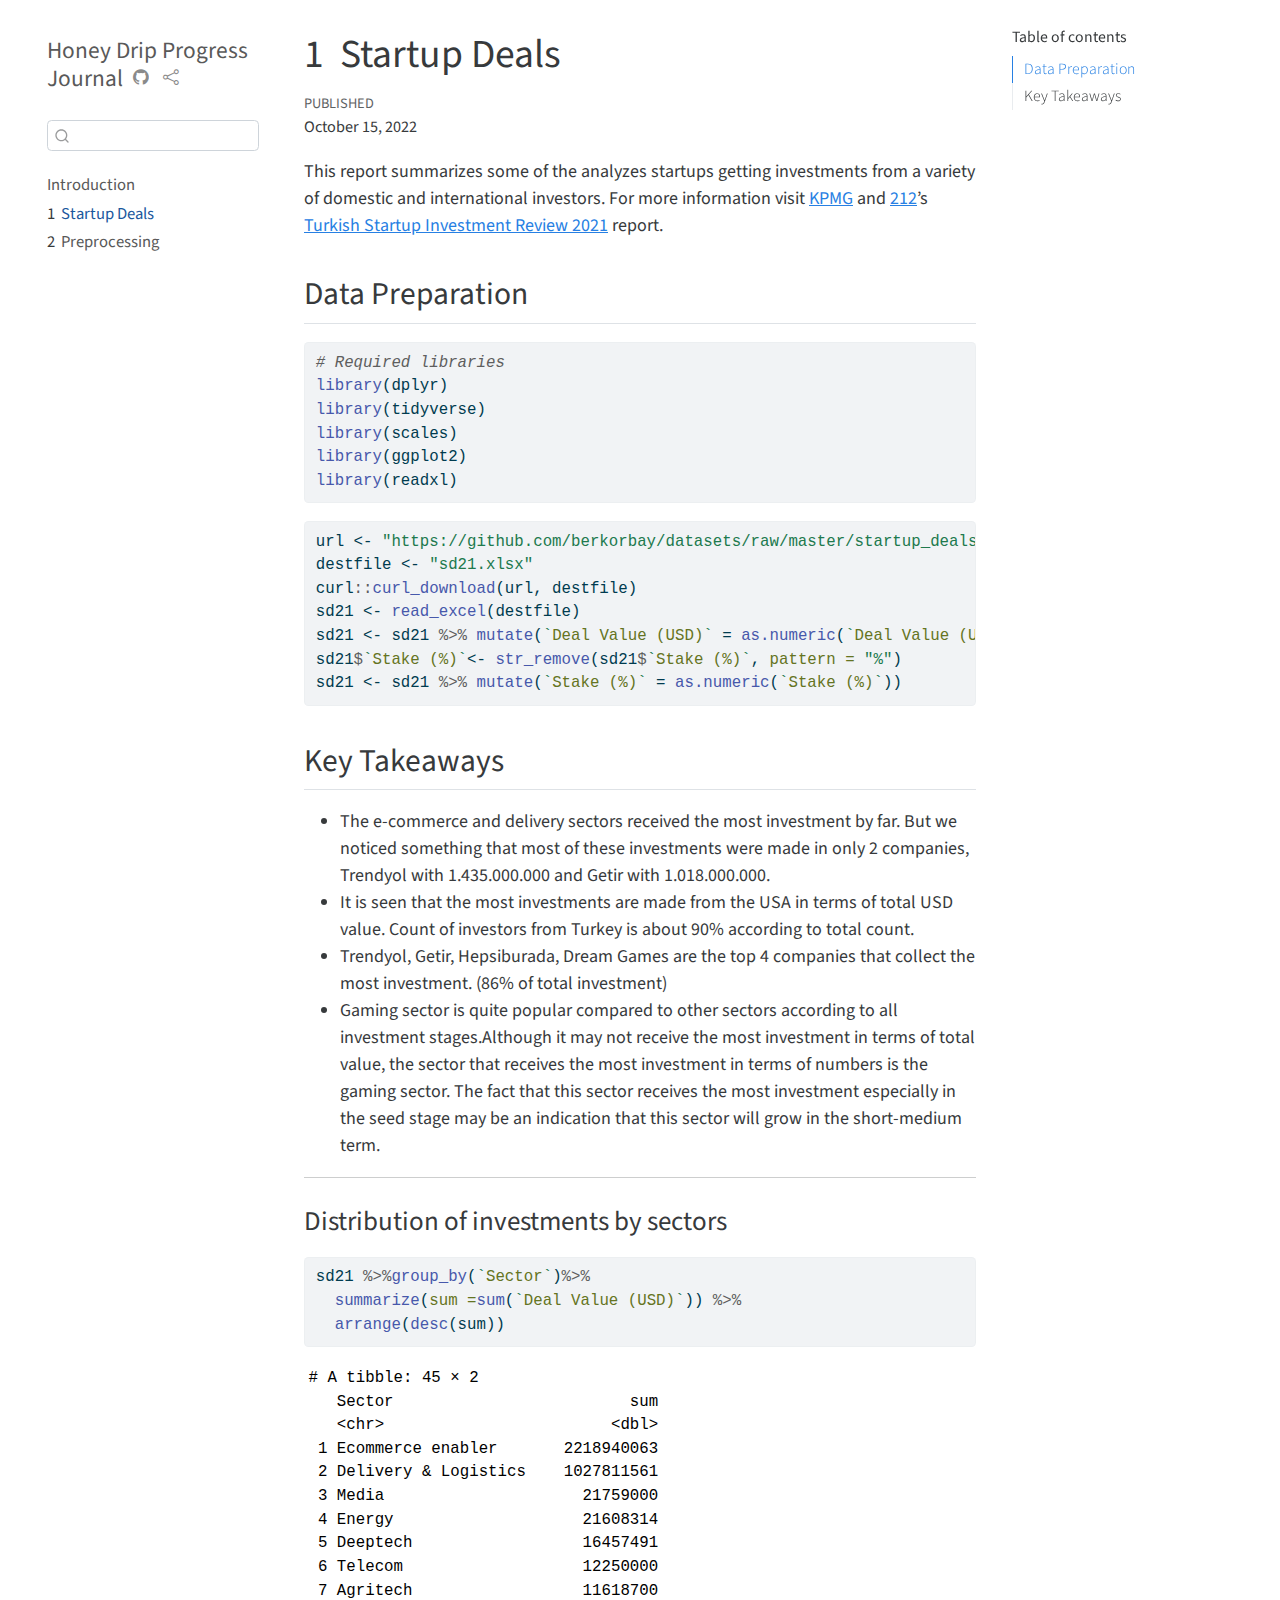
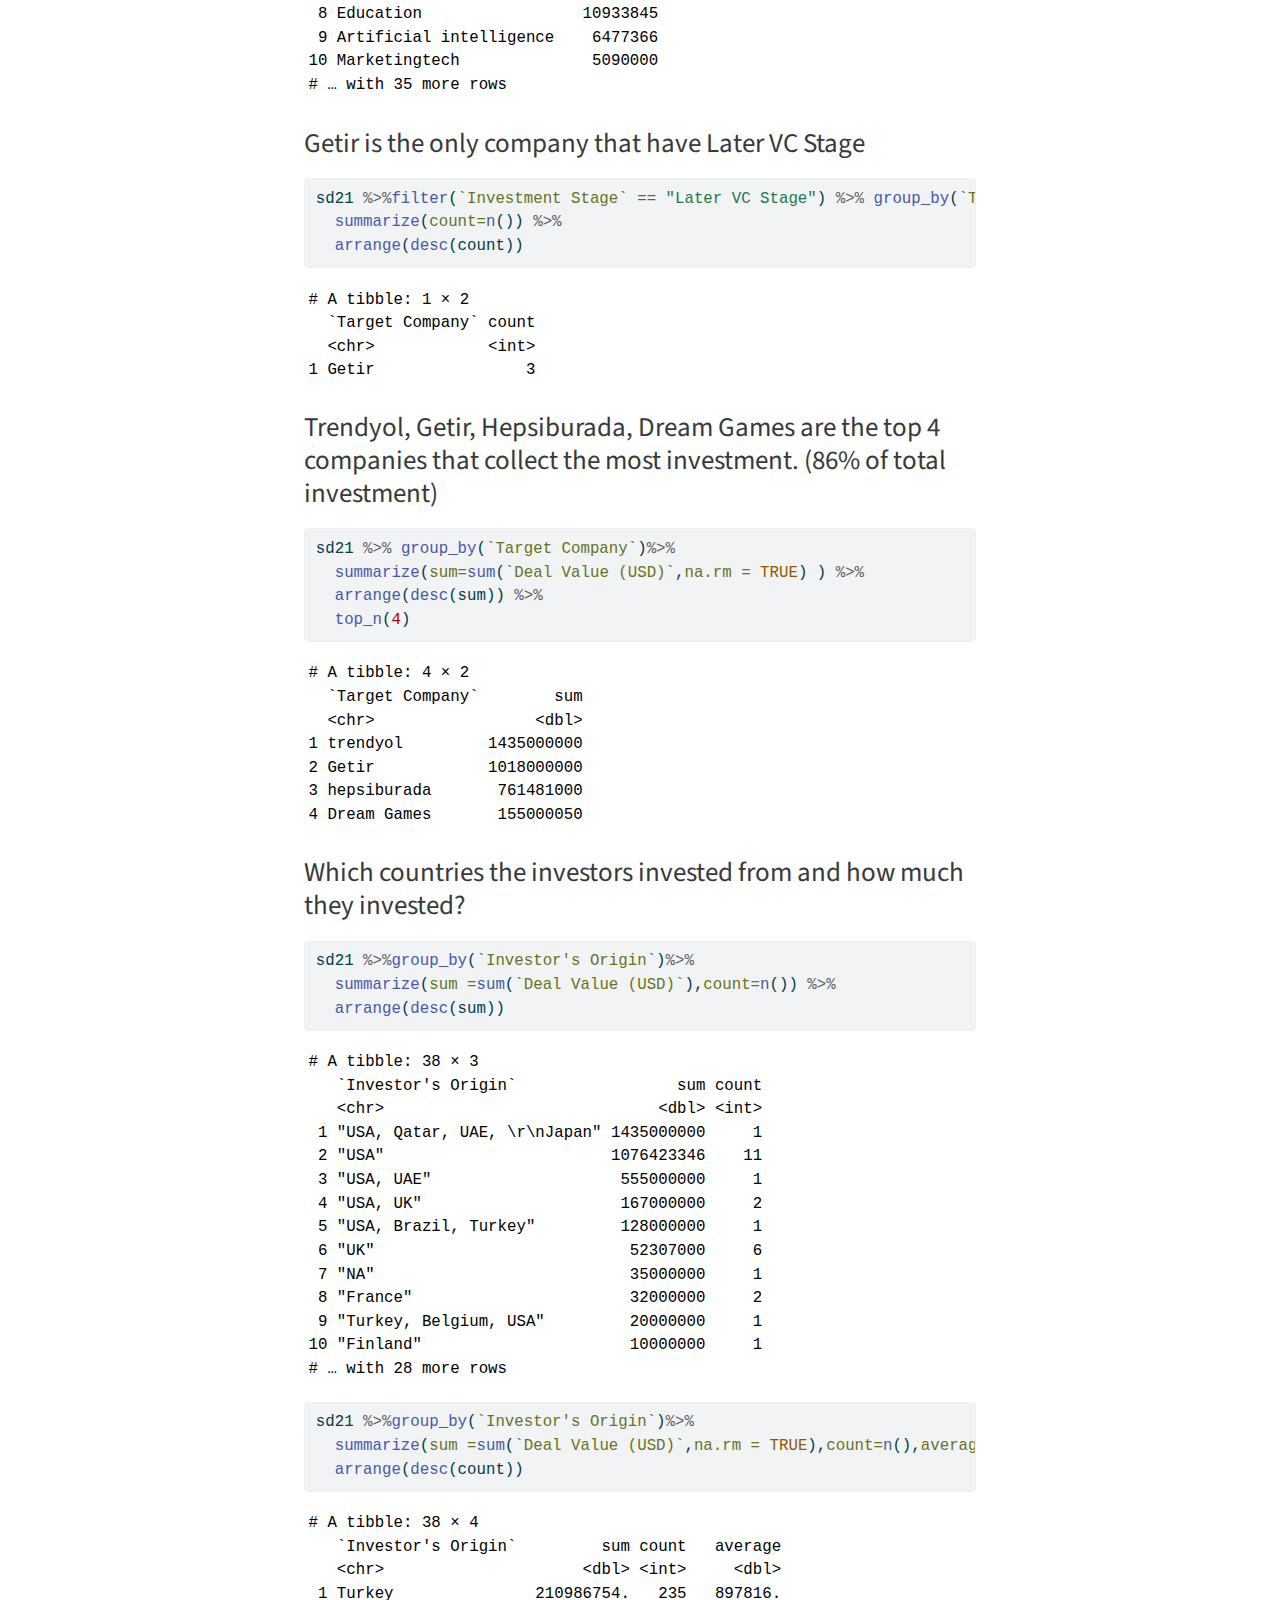
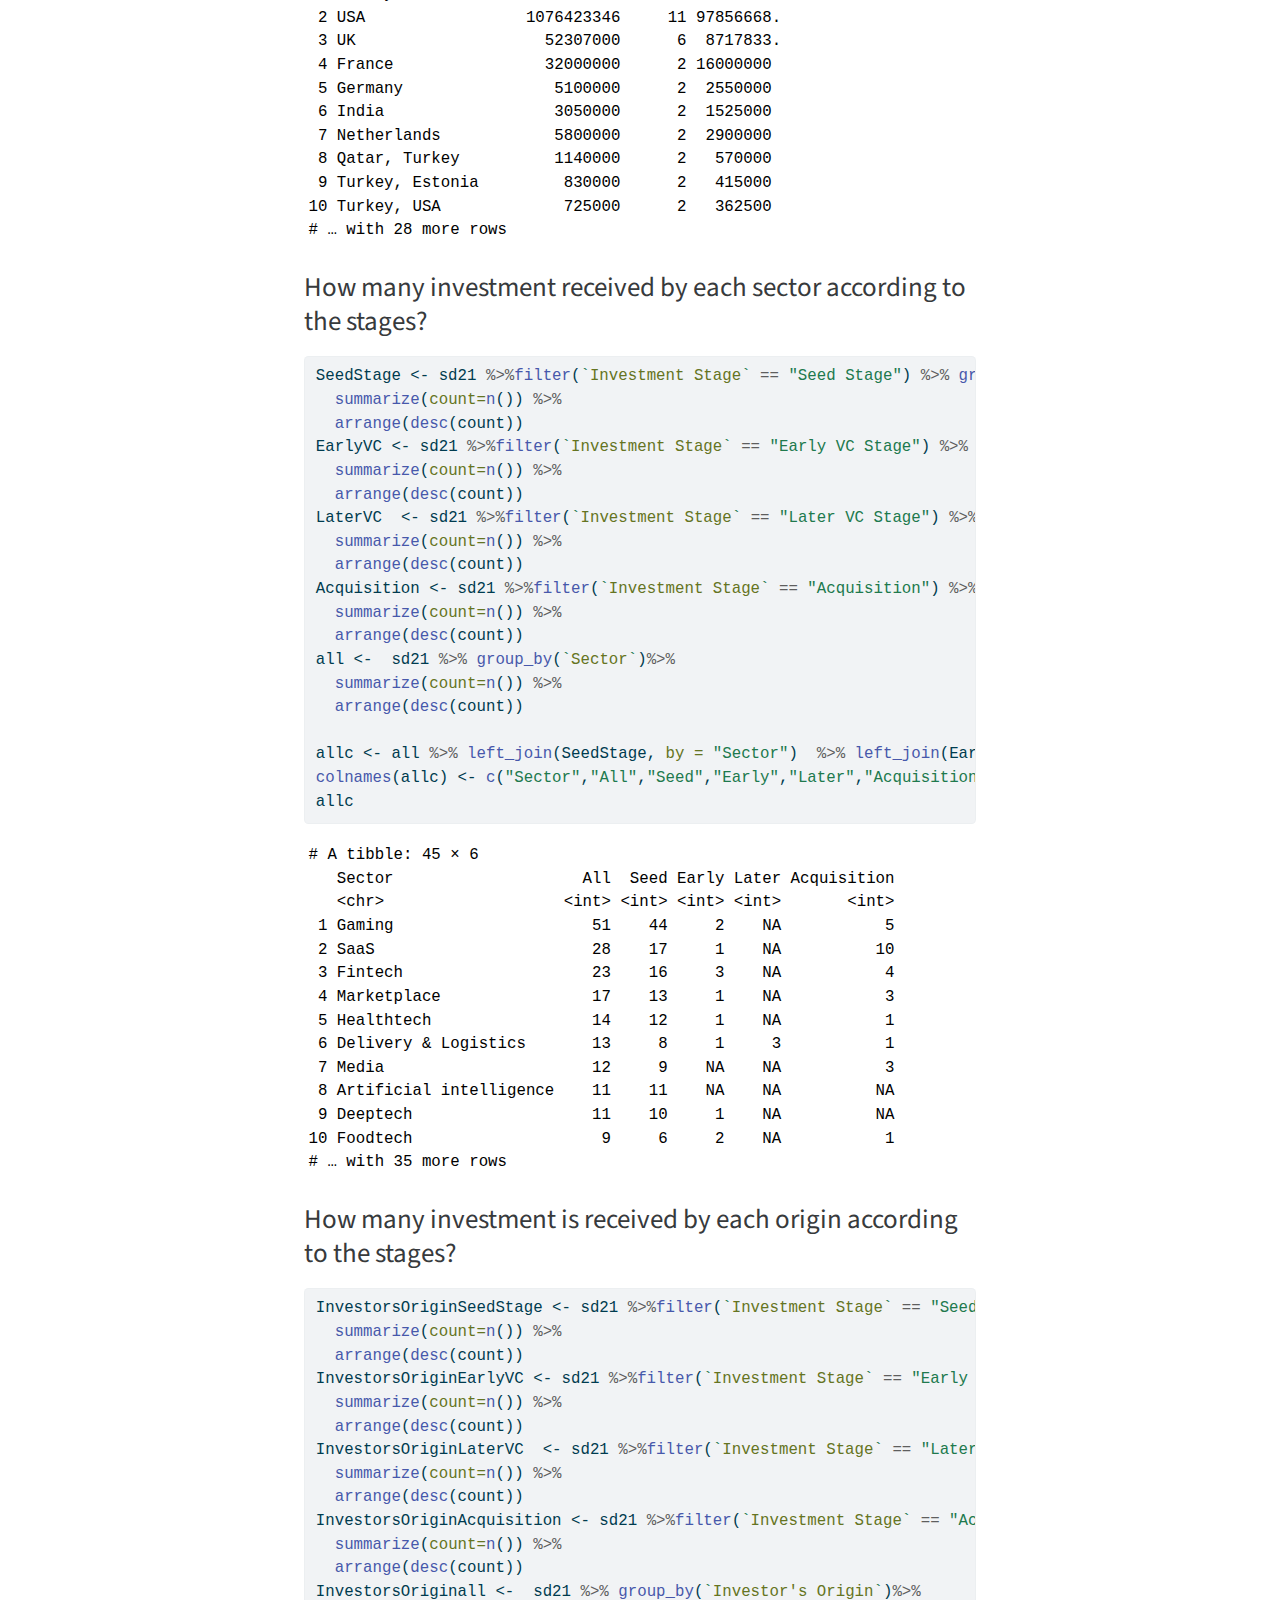
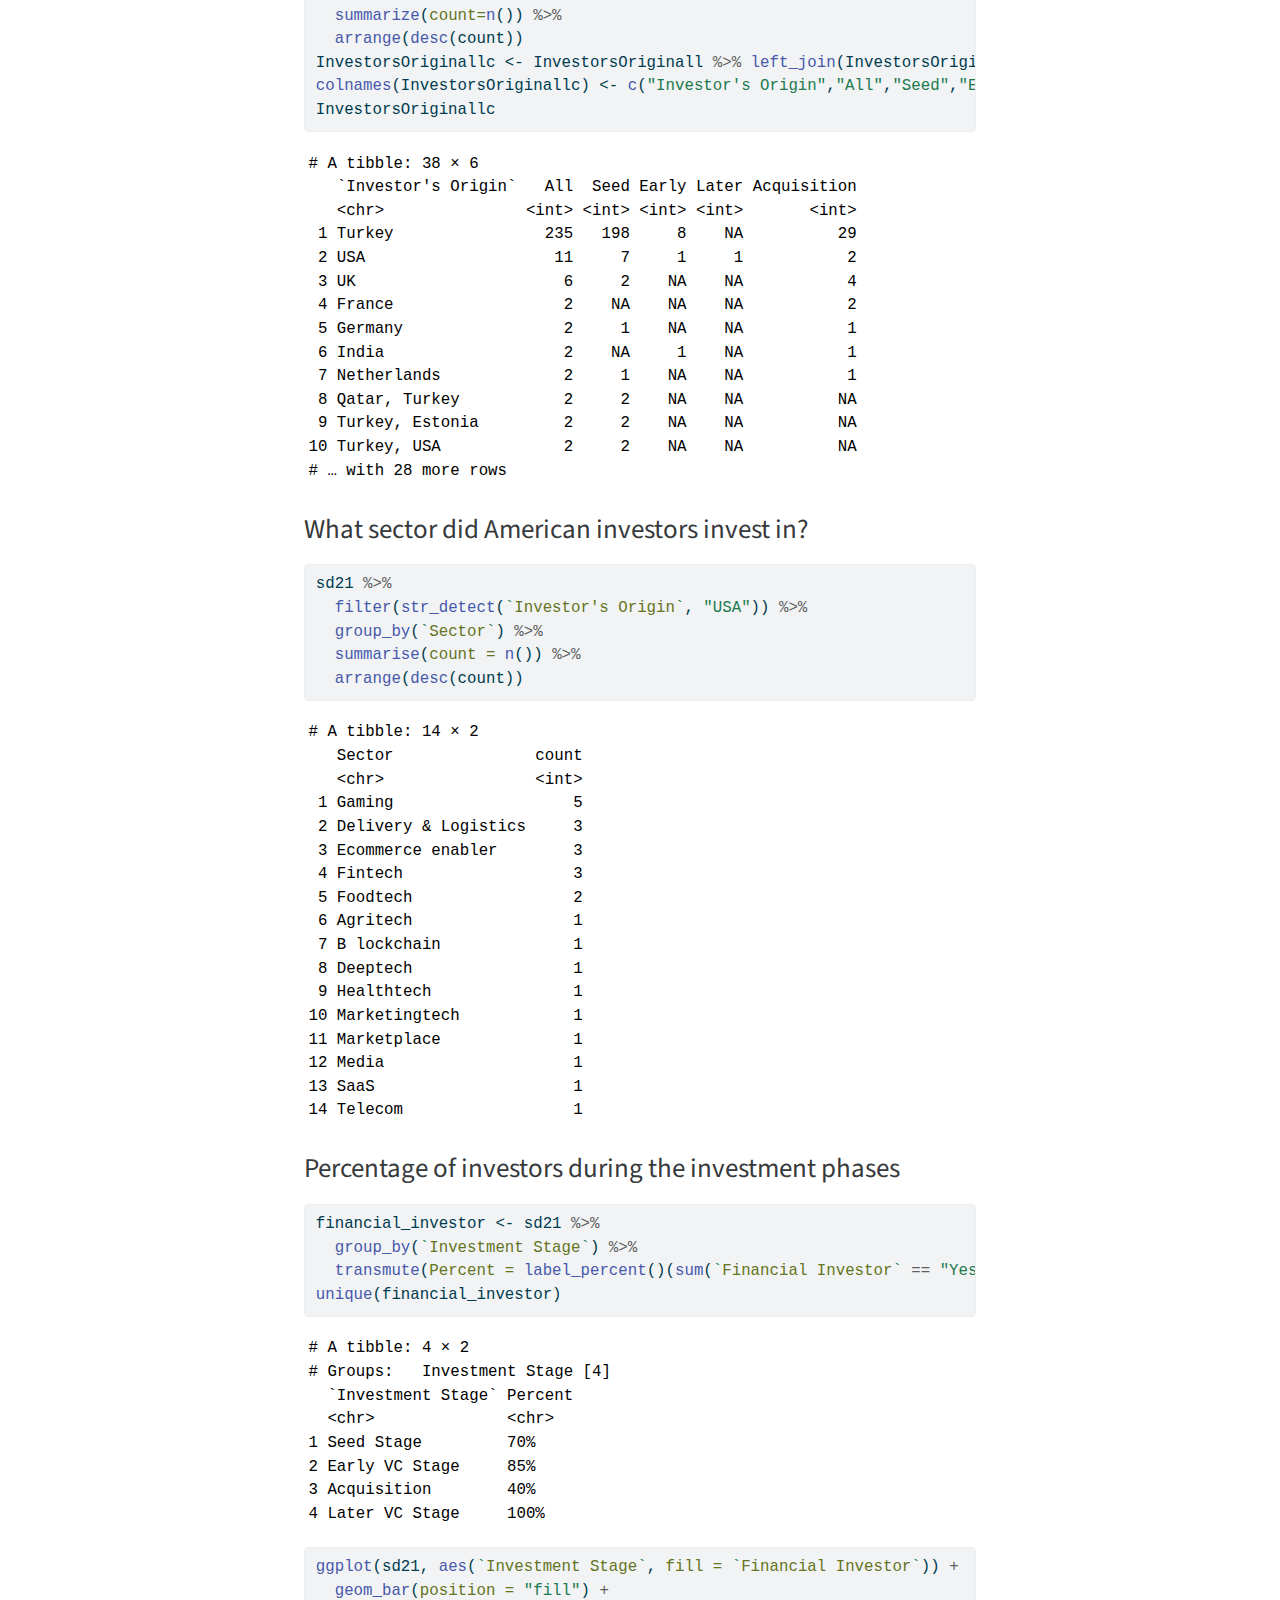
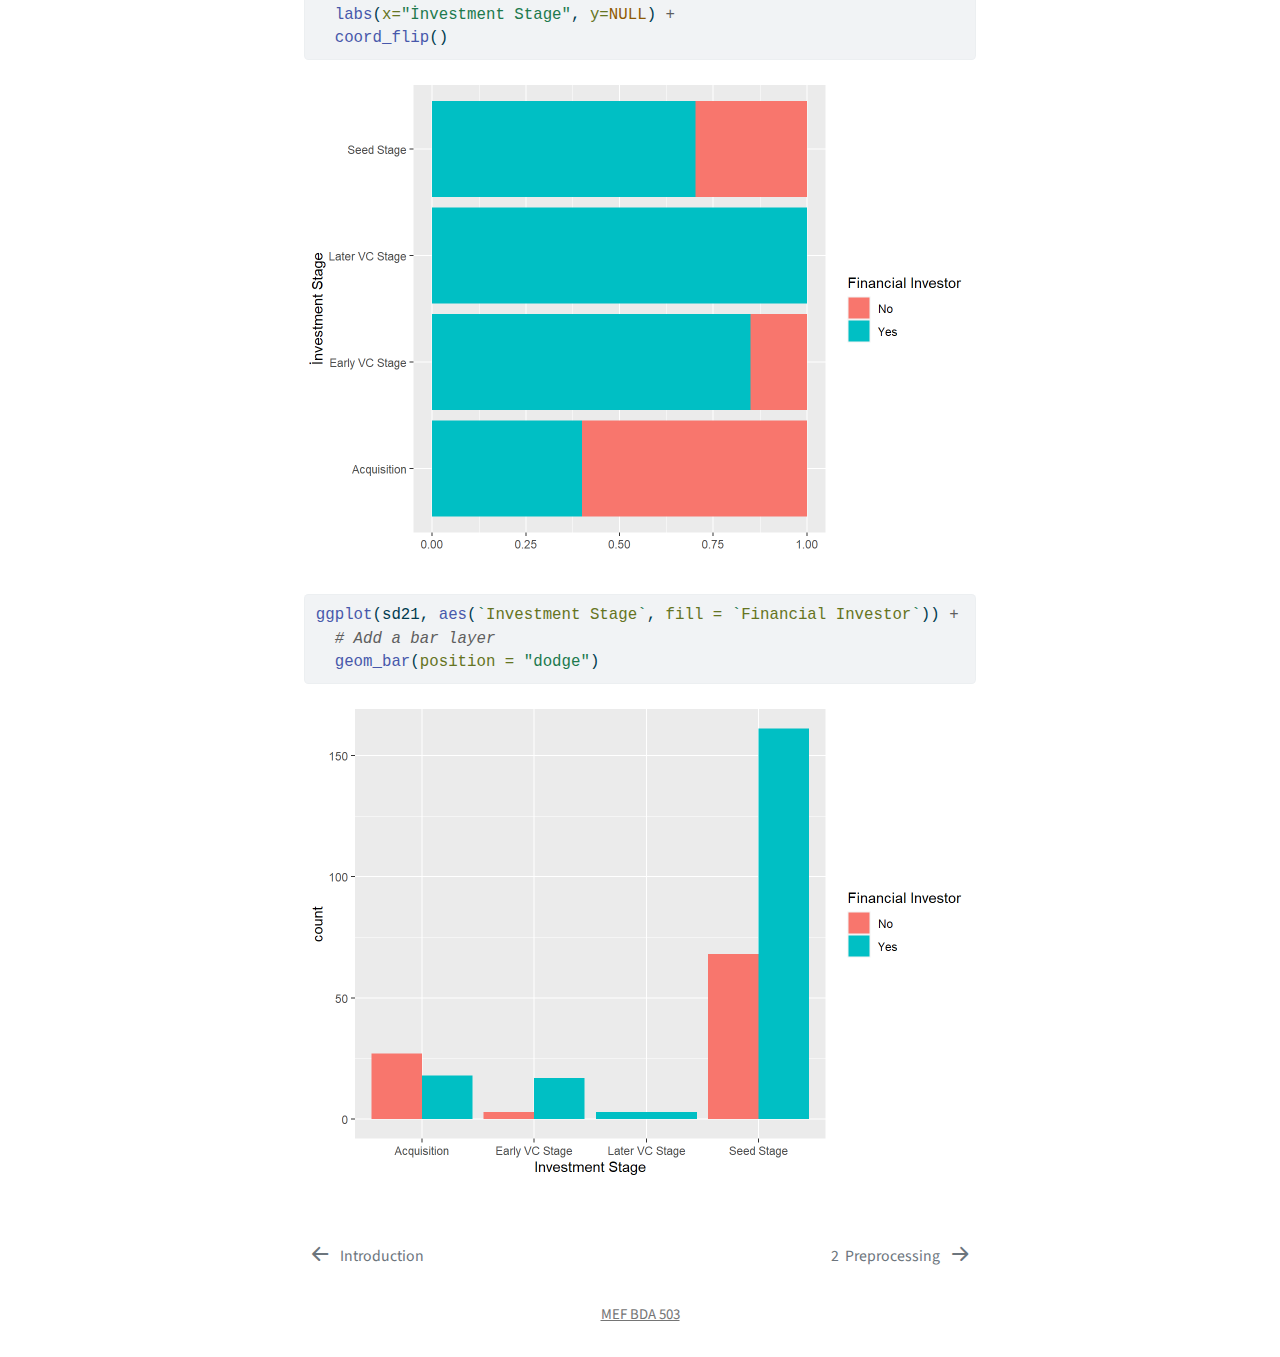
==== commit 58d6e896: "egemen" ====
--- a/docs/assignment1.html
+++ b/docs/assignment1.html
@@ -94,6 +94,7 @@
 <script src="site_libs/quarto-search/fuse.min.js"></script>
 <script src="site_libs/quarto-search/quarto-search.js"></script>
 <meta name="quarto:offset" content="./">
+<link href="./preprocessing.html" rel="next">
 <link href="./index.html" rel="prev">
 <script src="site_libs/quarto-html/quarto.js"></script>
 <script src="site_libs/quarto-html/popper.min.js"></script>
@@ -185,6 +186,11 @@
   <a href="./assignment1.html" class="sidebar-item-text sidebar-link active"><span class="chapter-number">1</span>&nbsp; <span class="chapter-title">Startup Deals</span></a>
   </div>
 </li>
+        <li class="sidebar-item">
+  <div class="sidebar-item-container"> 
+  <a href="./preprocessing.html" class="sidebar-item-text sidebar-link"><span class="chapter-number">2</span>&nbsp; <span class="chapter-title">Preprocessing</span></a>
+  </div>
+</li>
     </ul>
     </div>
 </nav>
@@ -198,9 +204,11 @@
   <li><a href="#key-takeaways" id="toc-key-takeaways" class="nav-link" data-scroll-target="#key-takeaways">Key Takeaways</a>
   <ul class="collapse">
   <li><a href="#distribution-of-investments-by-sectors" id="toc-distribution-of-investments-by-sectors" class="nav-link" data-scroll-target="#distribution-of-investments-by-sectors">Distribution of investments by sectors</a></li>
+  <li><a href="#getir-is-the-only-company-that-have-later-vc-stage" id="toc-getir-is-the-only-company-that-have-later-vc-stage" class="nav-link" data-scroll-target="#getir-is-the-only-company-that-have-later-vc-stage">Getir is the only company that have Later VC Stage</a></li>
+  <li><a href="#trendyol-getir-hepsiburada-dream-games-are-the-top-4-companies-that-collect-the-most-investment.-86-of-total-investment" id="toc-trendyol-getir-hepsiburada-dream-games-are-the-top-4-companies-that-collect-the-most-investment.-86-of-total-investment" class="nav-link" data-scroll-target="#trendyol-getir-hepsiburada-dream-games-are-the-top-4-companies-that-collect-the-most-investment.-86-of-total-investment">Trendyol, Getir, Hepsiburada, Dream Games are the top 4 companies that collect the most investment. (86% of total investment)</a></li>
   <li><a href="#which-countries-the-investors-invested-from-and-how-much-they-invested" id="toc-which-countries-the-investors-invested-from-and-how-much-they-invested" class="nav-link" data-scroll-target="#which-countries-the-investors-invested-from-and-how-much-they-invested">Which countries the investors invested from and how much they invested?</a></li>
   <li><a href="#how-many-investment-received-by-each-sector-according-to-the-stages" id="toc-how-many-investment-received-by-each-sector-according-to-the-stages" class="nav-link" data-scroll-target="#how-many-investment-received-by-each-sector-according-to-the-stages">How many investment received by each sector according to the stages?</a></li>
-  <li><a href="#how-many-investment-is-received-by-each-origin-according-to-the-stages" id="toc-how-many-investment-is-received-by-each-origin-according-to-the-stages" class="nav-link" data-scroll-target="#how-many-investment-is-received-by-each-origin-according-to-the-stages"><strong>How many investment is received by each origin according to the stages?</strong></a></li>
+  <li><a href="#how-many-investment-is-received-by-each-origin-according-to-the-stages" id="toc-how-many-investment-is-received-by-each-origin-according-to-the-stages" class="nav-link" data-scroll-target="#how-many-investment-is-received-by-each-origin-according-to-the-stages">How many investment is received by each origin according to the stages?</a></li>
   <li><a href="#what-sector-did-american-investors-invest-in" id="toc-what-sector-did-american-investors-invest-in" class="nav-link" data-scroll-target="#what-sector-did-american-investors-invest-in">What sector did American investors invest in?</a></li>
   <li><a href="#percentage-of-investors-during-the-investment-phases" id="toc-percentage-of-investors-during-the-investment-phases" class="nav-link" data-scroll-target="#percentage-of-investors-during-the-investment-phases">Percentage of investors during the investment phases</a></li>
   </ul></li>
@@ -286,12 +294,44 @@
 </div>
 </div>
 </section>
+<section id="getir-is-the-only-company-that-have-later-vc-stage" class="level3">
+<h3 class="anchored" data-anchor-id="getir-is-the-only-company-that-have-later-vc-stage">Getir is the only company that have Later VC Stage</h3>
+<div class="cell">
+<div class="sourceCode cell-code" id="cb5"><pre class="sourceCode r code-with-copy"><code class="sourceCode r"><span id="cb5-1"><a href="#cb5-1" aria-hidden="true" tabindex="-1"></a>sd21 <span class="sc">%&gt;%</span><span class="fu">filter</span>(<span class="st">`</span><span class="at">Investment Stage</span><span class="st">`</span> <span class="sc">==</span> <span class="st">"Later VC Stage"</span>) <span class="sc">%&gt;%</span> <span class="fu">group_by</span>(<span class="st">`</span><span class="at">Target Company</span><span class="st">`</span>)<span class="sc">%&gt;%</span></span>
+<span id="cb5-2"><a href="#cb5-2" aria-hidden="true" tabindex="-1"></a>  <span class="fu">summarize</span>(<span class="at">count=</span><span class="fu">n</span>()) <span class="sc">%&gt;%</span></span>
+<span id="cb5-3"><a href="#cb5-3" aria-hidden="true" tabindex="-1"></a>  <span class="fu">arrange</span>(<span class="fu">desc</span>(count))</span></code><button title="Copy to Clipboard" class="code-copy-button"><i class="bi"></i></button></pre></div>
+<div class="cell-output cell-output-stdout">
+<pre><code># A tibble: 1 × 2
+  `Target Company` count
+  &lt;chr&gt;            &lt;int&gt;
+1 Getir                3</code></pre>
+</div>
+</div>
+</section>
+<section id="trendyol-getir-hepsiburada-dream-games-are-the-top-4-companies-that-collect-the-most-investment.-86-of-total-investment" class="level3">
+<h3 class="anchored" data-anchor-id="trendyol-getir-hepsiburada-dream-games-are-the-top-4-companies-that-collect-the-most-investment.-86-of-total-investment">Trendyol, Getir, Hepsiburada, Dream Games are the top 4 companies that collect the most investment. (86% of total investment)</h3>
+<div class="cell">
+<div class="sourceCode cell-code" id="cb7"><pre class="sourceCode r code-with-copy"><code class="sourceCode r"><span id="cb7-1"><a href="#cb7-1" aria-hidden="true" tabindex="-1"></a>sd21 <span class="sc">%&gt;%</span> <span class="fu">group_by</span>(<span class="st">`</span><span class="at">Target Company</span><span class="st">`</span>)<span class="sc">%&gt;%</span></span>
+<span id="cb7-2"><a href="#cb7-2" aria-hidden="true" tabindex="-1"></a>  <span class="fu">summarize</span>(<span class="at">sum=</span><span class="fu">sum</span>(<span class="st">`</span><span class="at">Deal Value (USD)</span><span class="st">`</span>,<span class="at">na.rm =</span> <span class="cn">TRUE</span>) ) <span class="sc">%&gt;%</span></span>
+<span id="cb7-3"><a href="#cb7-3" aria-hidden="true" tabindex="-1"></a>  <span class="fu">arrange</span>(<span class="fu">desc</span>(sum)) <span class="sc">%&gt;%</span></span>
+<span id="cb7-4"><a href="#cb7-4" aria-hidden="true" tabindex="-1"></a>  <span class="fu">top_n</span>(<span class="dv">4</span>)</span></code><button title="Copy to Clipboard" class="code-copy-button"><i class="bi"></i></button></pre></div>
+<div class="cell-output cell-output-stdout">
+<pre><code># A tibble: 4 × 2
+  `Target Company`        sum
+  &lt;chr&gt;                 &lt;dbl&gt;
+1 trendyol         1435000000
+2 Getir            1018000000
+3 hepsiburada       761481000
+4 Dream Games       155000050</code></pre>
+</div>
+</div>
+</section>
 <section id="which-countries-the-investors-invested-from-and-how-much-they-invested" class="level3">
 <h3 class="anchored" data-anchor-id="which-countries-the-investors-invested-from-and-how-much-they-invested">Which countries the investors invested from and how much they invested?</h3>
 <div class="cell">
-<div class="sourceCode cell-code" id="cb5"><pre class="sourceCode r code-with-copy"><code class="sourceCode r"><span id="cb5-1"><a href="#cb5-1" aria-hidden="true" tabindex="-1"></a>sd21 <span class="sc">%&gt;%</span><span class="fu">group_by</span>(<span class="st">`</span><span class="at">Investor's Origin</span><span class="st">`</span>)<span class="sc">%&gt;%</span></span>
-<span id="cb5-2"><a href="#cb5-2" aria-hidden="true" tabindex="-1"></a>  <span class="fu">summarize</span>(<span class="at">sum =</span><span class="fu">sum</span>(<span class="st">`</span><span class="at">Deal Value (USD)</span><span class="st">`</span>),<span class="at">count=</span><span class="fu">n</span>()) <span class="sc">%&gt;%</span></span>
-<span id="cb5-3"><a href="#cb5-3" aria-hidden="true" tabindex="-1"></a>  <span class="fu">arrange</span>(<span class="fu">desc</span>(sum))</span></code><button title="Copy to Clipboard" class="code-copy-button"><i class="bi"></i></button></pre></div>
+<div class="sourceCode cell-code" id="cb9"><pre class="sourceCode r code-with-copy"><code class="sourceCode r"><span id="cb9-1"><a href="#cb9-1" aria-hidden="true" tabindex="-1"></a>sd21 <span class="sc">%&gt;%</span><span class="fu">group_by</span>(<span class="st">`</span><span class="at">Investor's Origin</span><span class="st">`</span>)<span class="sc">%&gt;%</span></span>
+<span id="cb9-2"><a href="#cb9-2" aria-hidden="true" tabindex="-1"></a>  <span class="fu">summarize</span>(<span class="at">sum =</span><span class="fu">sum</span>(<span class="st">`</span><span class="at">Deal Value (USD)</span><span class="st">`</span>),<span class="at">count=</span><span class="fu">n</span>()) <span class="sc">%&gt;%</span></span>
+<span id="cb9-3"><a href="#cb9-3" aria-hidden="true" tabindex="-1"></a>  <span class="fu">arrange</span>(<span class="fu">desc</span>(sum))</span></code><button title="Copy to Clipboard" class="code-copy-button"><i class="bi"></i></button></pre></div>
 <div class="cell-output cell-output-stdout">
 <pre><code># A tibble: 38 × 3
    `Investor's Origin`                 sum count
@@ -308,9 +348,9 @@
 10 "Finland"                      10000000     1
 # … with 28 more rows</code></pre>
 </div>
-<div class="sourceCode cell-code" id="cb7"><pre class="sourceCode r code-with-copy"><code class="sourceCode r"><span id="cb7-1"><a href="#cb7-1" aria-hidden="true" tabindex="-1"></a>sd21 <span class="sc">%&gt;%</span><span class="fu">group_by</span>(<span class="st">`</span><span class="at">Investor's Origin</span><span class="st">`</span>)<span class="sc">%&gt;%</span></span>
-<span id="cb7-2"><a href="#cb7-2" aria-hidden="true" tabindex="-1"></a>  <span class="fu">summarize</span>(<span class="at">sum =</span><span class="fu">sum</span>(<span class="st">`</span><span class="at">Deal Value (USD)</span><span class="st">`</span>,<span class="at">na.rm =</span> <span class="cn">TRUE</span>),<span class="at">count=</span><span class="fu">n</span>(),<span class="at">average=</span>sum<span class="sc">/</span>count) <span class="sc">%&gt;%</span></span>
-<span id="cb7-3"><a href="#cb7-3" aria-hidden="true" tabindex="-1"></a>  <span class="fu">arrange</span>(<span class="fu">desc</span>(count))</span></code><button title="Copy to Clipboard" class="code-copy-button"><i class="bi"></i></button></pre></div>
+<div class="sourceCode cell-code" id="cb11"><pre class="sourceCode r code-with-copy"><code class="sourceCode r"><span id="cb11-1"><a href="#cb11-1" aria-hidden="true" tabindex="-1"></a>sd21 <span class="sc">%&gt;%</span><span class="fu">group_by</span>(<span class="st">`</span><span class="at">Investor's Origin</span><span class="st">`</span>)<span class="sc">%&gt;%</span></span>
+<span id="cb11-2"><a href="#cb11-2" aria-hidden="true" tabindex="-1"></a>  <span class="fu">summarize</span>(<span class="at">sum =</span><span class="fu">sum</span>(<span class="st">`</span><span class="at">Deal Value (USD)</span><span class="st">`</span>,<span class="at">na.rm =</span> <span class="cn">TRUE</span>),<span class="at">count=</span><span class="fu">n</span>(),<span class="at">average=</span>sum<span class="sc">/</span>count) <span class="sc">%&gt;%</span></span>
+<span id="cb11-3"><a href="#cb11-3" aria-hidden="true" tabindex="-1"></a>  <span class="fu">arrange</span>(<span class="fu">desc</span>(count))</span></code><button title="Copy to Clipboard" class="code-copy-button"><i class="bi"></i></button></pre></div>
 <div class="cell-output cell-output-stdout">
 <pre><code># A tibble: 38 × 4
    `Investor's Origin`         sum count   average
@@ -332,25 +372,25 @@
 <section id="how-many-investment-received-by-each-sector-according-to-the-stages" class="level3">
 <h3 class="anchored" data-anchor-id="how-many-investment-received-by-each-sector-according-to-the-stages">How many investment received by each sector according to the stages?</h3>
 <div class="cell">
-<div class="sourceCode cell-code" id="cb9"><pre class="sourceCode r code-with-copy"><code class="sourceCode r"><span id="cb9-1"><a href="#cb9-1" aria-hidden="true" tabindex="-1"></a>SeedStage <span class="ot">&lt;-</span> sd21 <span class="sc">%&gt;%</span><span class="fu">filter</span>(<span class="st">`</span><span class="at">Investment Stage</span><span class="st">`</span> <span class="sc">==</span> <span class="st">"Seed Stage"</span>) <span class="sc">%&gt;%</span> <span class="fu">group_by</span>(<span class="st">`</span><span class="at">Sector</span><span class="st">`</span>)<span class="sc">%&gt;%</span></span>
-<span id="cb9-2"><a href="#cb9-2" aria-hidden="true" tabindex="-1"></a>  <span class="fu">summarize</span>(<span class="at">count=</span><span class="fu">n</span>()) <span class="sc">%&gt;%</span></span>
-<span id="cb9-3"><a href="#cb9-3" aria-hidden="true" tabindex="-1"></a>  <span class="fu">arrange</span>(<span class="fu">desc</span>(count))</span>
-<span id="cb9-4"><a href="#cb9-4" aria-hidden="true" tabindex="-1"></a>EarlyVC <span class="ot">&lt;-</span> sd21 <span class="sc">%&gt;%</span><span class="fu">filter</span>(<span class="st">`</span><span class="at">Investment Stage</span><span class="st">`</span> <span class="sc">==</span> <span class="st">"Early VC Stage"</span>) <span class="sc">%&gt;%</span> <span class="fu">group_by</span>(<span class="st">`</span><span class="at">Sector</span><span class="st">`</span>)<span class="sc">%&gt;%</span></span>
-<span id="cb9-5"><a href="#cb9-5" aria-hidden="true" tabindex="-1"></a>  <span class="fu">summarize</span>(<span class="at">count=</span><span class="fu">n</span>()) <span class="sc">%&gt;%</span></span>
-<span id="cb9-6"><a href="#cb9-6" aria-hidden="true" tabindex="-1"></a>  <span class="fu">arrange</span>(<span class="fu">desc</span>(count))</span>
-<span id="cb9-7"><a href="#cb9-7" aria-hidden="true" tabindex="-1"></a>LaterVC  <span class="ot">&lt;-</span> sd21 <span class="sc">%&gt;%</span><span class="fu">filter</span>(<span class="st">`</span><span class="at">Investment Stage</span><span class="st">`</span> <span class="sc">==</span> <span class="st">"Later VC Stage"</span>) <span class="sc">%&gt;%</span> <span class="fu">group_by</span>(<span class="st">`</span><span class="at">Sector</span><span class="st">`</span>)<span class="sc">%&gt;%</span></span>
-<span id="cb9-8"><a href="#cb9-8" aria-hidden="true" tabindex="-1"></a>  <span class="fu">summarize</span>(<span class="at">count=</span><span class="fu">n</span>()) <span class="sc">%&gt;%</span></span>
-<span id="cb9-9"><a href="#cb9-9" aria-hidden="true" tabindex="-1"></a>  <span class="fu">arrange</span>(<span class="fu">desc</span>(count))</span>
-<span id="cb9-10"><a href="#cb9-10" aria-hidden="true" tabindex="-1"></a>Acquisition <span class="ot">&lt;-</span> sd21 <span class="sc">%&gt;%</span><span class="fu">filter</span>(<span class="st">`</span><span class="at">Investment Stage</span><span class="st">`</span> <span class="sc">==</span> <span class="st">"Acquisition"</span>) <span class="sc">%&gt;%</span> <span class="fu">group_by</span>(<span class="st">`</span><span class="at">Sector</span><span class="st">`</span>)<span class="sc">%&gt;%</span></span>
-<span id="cb9-11"><a href="#cb9-11" aria-hidden="true" tabindex="-1"></a>  <span class="fu">summarize</span>(<span class="at">count=</span><span class="fu">n</span>()) <span class="sc">%&gt;%</span></span>
-<span id="cb9-12"><a href="#cb9-12" aria-hidden="true" tabindex="-1"></a>  <span class="fu">arrange</span>(<span class="fu">desc</span>(count))</span>
-<span id="cb9-13"><a href="#cb9-13" aria-hidden="true" tabindex="-1"></a>all <span class="ot">&lt;-</span>  sd21 <span class="sc">%&gt;%</span> <span class="fu">group_by</span>(<span class="st">`</span><span class="at">Sector</span><span class="st">`</span>)<span class="sc">%&gt;%</span></span>
-<span id="cb9-14"><a href="#cb9-14" aria-hidden="true" tabindex="-1"></a>  <span class="fu">summarize</span>(<span class="at">count=</span><span class="fu">n</span>()) <span class="sc">%&gt;%</span></span>
-<span id="cb9-15"><a href="#cb9-15" aria-hidden="true" tabindex="-1"></a>  <span class="fu">arrange</span>(<span class="fu">desc</span>(count))</span>
-<span id="cb9-16"><a href="#cb9-16" aria-hidden="true" tabindex="-1"></a></span>
-<span id="cb9-17"><a href="#cb9-17" aria-hidden="true" tabindex="-1"></a>allc <span class="ot">&lt;-</span> all <span class="sc">%&gt;%</span> <span class="fu">left_join</span>(SeedStage, <span class="at">by =</span> <span class="st">"Sector"</span>)  <span class="sc">%&gt;%</span> <span class="fu">left_join</span>(EarlyVC, <span class="at">by =</span> <span class="st">"Sector"</span>) <span class="sc">%&gt;%</span> <span class="fu">left_join</span>(LaterVC, <span class="at">by =</span> <span class="st">"Sector"</span>) <span class="sc">%&gt;%</span> <span class="fu">left_join</span>(Acquisition, <span class="at">by =</span> <span class="st">"Sector"</span>)</span>
-<span id="cb9-18"><a href="#cb9-18" aria-hidden="true" tabindex="-1"></a><span class="fu">colnames</span>(allc) <span class="ot">&lt;-</span> <span class="fu">c</span>(<span class="st">"Sector"</span>,<span class="st">"All"</span>,<span class="st">"Seed"</span>,<span class="st">"Early"</span>,<span class="st">"Later"</span>,<span class="st">"Acquisition"</span>)</span>
-<span id="cb9-19"><a href="#cb9-19" aria-hidden="true" tabindex="-1"></a>allc</span></code><button title="Copy to Clipboard" class="code-copy-button"><i class="bi"></i></button></pre></div>
+<div class="sourceCode cell-code" id="cb13"><pre class="sourceCode r code-with-copy"><code class="sourceCode r"><span id="cb13-1"><a href="#cb13-1" aria-hidden="true" tabindex="-1"></a>SeedStage <span class="ot">&lt;-</span> sd21 <span class="sc">%&gt;%</span><span class="fu">filter</span>(<span class="st">`</span><span class="at">Investment Stage</span><span class="st">`</span> <span class="sc">==</span> <span class="st">"Seed Stage"</span>) <span class="sc">%&gt;%</span> <span class="fu">group_by</span>(<span class="st">`</span><span class="at">Sector</span><span class="st">`</span>)<span class="sc">%&gt;%</span></span>
+<span id="cb13-2"><a href="#cb13-2" aria-hidden="true" tabindex="-1"></a>  <span class="fu">summarize</span>(<span class="at">count=</span><span class="fu">n</span>()) <span class="sc">%&gt;%</span></span>
+<span id="cb13-3"><a href="#cb13-3" aria-hidden="true" tabindex="-1"></a>  <span class="fu">arrange</span>(<span class="fu">desc</span>(count))</span>
+<span id="cb13-4"><a href="#cb13-4" aria-hidden="true" tabindex="-1"></a>EarlyVC <span class="ot">&lt;-</span> sd21 <span class="sc">%&gt;%</span><span class="fu">filter</span>(<span class="st">`</span><span class="at">Investment Stage</span><span class="st">`</span> <span class="sc">==</span> <span class="st">"Early VC Stage"</span>) <span class="sc">%&gt;%</span> <span class="fu">group_by</span>(<span class="st">`</span><span class="at">Sector</span><span class="st">`</span>)<span class="sc">%&gt;%</span></span>
+<span id="cb13-5"><a href="#cb13-5" aria-hidden="true" tabindex="-1"></a>  <span class="fu">summarize</span>(<span class="at">count=</span><span class="fu">n</span>()) <span class="sc">%&gt;%</span></span>
+<span id="cb13-6"><a href="#cb13-6" aria-hidden="true" tabindex="-1"></a>  <span class="fu">arrange</span>(<span class="fu">desc</span>(count))</span>
+<span id="cb13-7"><a href="#cb13-7" aria-hidden="true" tabindex="-1"></a>LaterVC  <span class="ot">&lt;-</span> sd21 <span class="sc">%&gt;%</span><span class="fu">filter</span>(<span class="st">`</span><span class="at">Investment Stage</span><span class="st">`</span> <span class="sc">==</span> <span class="st">"Later VC Stage"</span>) <span class="sc">%&gt;%</span> <span class="fu">group_by</span>(<span class="st">`</span><span class="at">Sector</span><span class="st">`</span>)<span class="sc">%&gt;%</span></span>
+<span id="cb13-8"><a href="#cb13-8" aria-hidden="true" tabindex="-1"></a>  <span class="fu">summarize</span>(<span class="at">count=</span><span class="fu">n</span>()) <span class="sc">%&gt;%</span></span>
+<span id="cb13-9"><a href="#cb13-9" aria-hidden="true" tabindex="-1"></a>  <span class="fu">arrange</span>(<span class="fu">desc</span>(count))</span>
+<span id="cb13-10"><a href="#cb13-10" aria-hidden="true" tabindex="-1"></a>Acquisition <span class="ot">&lt;-</span> sd21 <span class="sc">%&gt;%</span><span class="fu">filter</span>(<span class="st">`</span><span class="at">Investment Stage</span><span class="st">`</span> <span class="sc">==</span> <span class="st">"Acquisition"</span>) <span class="sc">%&gt;%</span> <span class="fu">group_by</span>(<span class="st">`</span><span class="at">Sector</span><span class="st">`</span>)<span class="sc">%&gt;%</span></span>
+<span id="cb13-11"><a href="#cb13-11" aria-hidden="true" tabindex="-1"></a>  <span class="fu">summarize</span>(<span class="at">count=</span><span class="fu">n</span>()) <span class="sc">%&gt;%</span></span>
+<span id="cb13-12"><a href="#cb13-12" aria-hidden="true" tabindex="-1"></a>  <span class="fu">arrange</span>(<span class="fu">desc</span>(count))</span>
+<span id="cb13-13"><a href="#cb13-13" aria-hidden="true" tabindex="-1"></a>all <span class="ot">&lt;-</span>  sd21 <span class="sc">%&gt;%</span> <span class="fu">group_by</span>(<span class="st">`</span><span class="at">Sector</span><span class="st">`</span>)<span class="sc">%&gt;%</span></span>
+<span id="cb13-14"><a href="#cb13-14" aria-hidden="true" tabindex="-1"></a>  <span class="fu">summarize</span>(<span class="at">count=</span><span class="fu">n</span>()) <span class="sc">%&gt;%</span></span>
+<span id="cb13-15"><a href="#cb13-15" aria-hidden="true" tabindex="-1"></a>  <span class="fu">arrange</span>(<span class="fu">desc</span>(count))</span>
+<span id="cb13-16"><a href="#cb13-16" aria-hidden="true" tabindex="-1"></a></span>
+<span id="cb13-17"><a href="#cb13-17" aria-hidden="true" tabindex="-1"></a>allc <span class="ot">&lt;-</span> all <span class="sc">%&gt;%</span> <span class="fu">left_join</span>(SeedStage, <span class="at">by =</span> <span class="st">"Sector"</span>)  <span class="sc">%&gt;%</span> <span class="fu">left_join</span>(EarlyVC, <span class="at">by =</span> <span class="st">"Sector"</span>) <span class="sc">%&gt;%</span> <span class="fu">left_join</span>(LaterVC, <span class="at">by =</span> <span class="st">"Sector"</span>) <span class="sc">%&gt;%</span> <span class="fu">left_join</span>(Acquisition, <span class="at">by =</span> <span class="st">"Sector"</span>)</span>
+<span id="cb13-18"><a href="#cb13-18" aria-hidden="true" tabindex="-1"></a><span class="fu">colnames</span>(allc) <span class="ot">&lt;-</span> <span class="fu">c</span>(<span class="st">"Sector"</span>,<span class="st">"All"</span>,<span class="st">"Seed"</span>,<span class="st">"Early"</span>,<span class="st">"Later"</span>,<span class="st">"Acquisition"</span>)</span>
+<span id="cb13-19"><a href="#cb13-19" aria-hidden="true" tabindex="-1"></a>allc</span></code><button title="Copy to Clipboard" class="code-copy-button"><i class="bi"></i></button></pre></div>
 <div class="cell-output cell-output-stdout">
 <pre><code># A tibble: 45 × 6
    Sector                    All  Seed Early Later Acquisition
@@ -370,26 +410,26 @@
 </div>
 </section>
 <section id="how-many-investment-is-received-by-each-origin-according-to-the-stages" class="level3">
-<h3 class="anchored" data-anchor-id="how-many-investment-is-received-by-each-origin-according-to-the-stages"><strong>How many investment is received by each origin according to the stages?</strong></h3>
-<div class="cell">
-<div class="sourceCode cell-code" id="cb11"><pre class="sourceCode r code-with-copy"><code class="sourceCode r"><span id="cb11-1"><a href="#cb11-1" aria-hidden="true" tabindex="-1"></a>InvestorsOriginSeedStage <span class="ot">&lt;-</span> sd21 <span class="sc">%&gt;%</span><span class="fu">filter</span>(<span class="st">`</span><span class="at">Investment Stage</span><span class="st">`</span> <span class="sc">==</span> <span class="st">"Seed Stage"</span>) <span class="sc">%&gt;%</span> <span class="fu">group_by</span>(<span class="st">`</span><span class="at">Investor's Origin</span><span class="st">`</span>)<span class="sc">%&gt;%</span></span>
-<span id="cb11-2"><a href="#cb11-2" aria-hidden="true" tabindex="-1"></a>  <span class="fu">summarize</span>(<span class="at">count=</span><span class="fu">n</span>()) <span class="sc">%&gt;%</span></span>
-<span id="cb11-3"><a href="#cb11-3" aria-hidden="true" tabindex="-1"></a>  <span class="fu">arrange</span>(<span class="fu">desc</span>(count))</span>
-<span id="cb11-4"><a href="#cb11-4" aria-hidden="true" tabindex="-1"></a>InvestorsOriginEarlyVC <span class="ot">&lt;-</span> sd21 <span class="sc">%&gt;%</span><span class="fu">filter</span>(<span class="st">`</span><span class="at">Investment Stage</span><span class="st">`</span> <span class="sc">==</span> <span class="st">"Early VC Stage"</span>) <span class="sc">%&gt;%</span> <span class="fu">group_by</span>(<span class="st">`</span><span class="at">Investor's Origin</span><span class="st">`</span>)<span class="sc">%&gt;%</span></span>
-<span id="cb11-5"><a href="#cb11-5" aria-hidden="true" tabindex="-1"></a>  <span class="fu">summarize</span>(<span class="at">count=</span><span class="fu">n</span>()) <span class="sc">%&gt;%</span></span>
-<span id="cb11-6"><a href="#cb11-6" aria-hidden="true" tabindex="-1"></a>  <span class="fu">arrange</span>(<span class="fu">desc</span>(count))</span>
-<span id="cb11-7"><a href="#cb11-7" aria-hidden="true" tabindex="-1"></a>InvestorsOriginLaterVC  <span class="ot">&lt;-</span> sd21 <span class="sc">%&gt;%</span><span class="fu">filter</span>(<span class="st">`</span><span class="at">Investment Stage</span><span class="st">`</span> <span class="sc">==</span> <span class="st">"Later VC Stage"</span>) <span class="sc">%&gt;%</span> <span class="fu">group_by</span>(<span class="st">`</span><span class="at">Investor's Origin</span><span class="st">`</span>)<span class="sc">%&gt;%</span></span>
-<span id="cb11-8"><a href="#cb11-8" aria-hidden="true" tabindex="-1"></a>  <span class="fu">summarize</span>(<span class="at">count=</span><span class="fu">n</span>()) <span class="sc">%&gt;%</span></span>
-<span id="cb11-9"><a href="#cb11-9" aria-hidden="true" tabindex="-1"></a>  <span class="fu">arrange</span>(<span class="fu">desc</span>(count))</span>
-<span id="cb11-10"><a href="#cb11-10" aria-hidden="true" tabindex="-1"></a>InvestorsOriginAcquisition <span class="ot">&lt;-</span> sd21 <span class="sc">%&gt;%</span><span class="fu">filter</span>(<span class="st">`</span><span class="at">Investment Stage</span><span class="st">`</span> <span class="sc">==</span> <span class="st">"Acquisition"</span>) <span class="sc">%&gt;%</span> <span class="fu">group_by</span>(<span class="st">`</span><span class="at">Investor's Origin</span><span class="st">`</span>)<span class="sc">%&gt;%</span></span>
-<span id="cb11-11"><a href="#cb11-11" aria-hidden="true" tabindex="-1"></a>  <span class="fu">summarize</span>(<span class="at">count=</span><span class="fu">n</span>()) <span class="sc">%&gt;%</span></span>
-<span id="cb11-12"><a href="#cb11-12" aria-hidden="true" tabindex="-1"></a>  <span class="fu">arrange</span>(<span class="fu">desc</span>(count))</span>
-<span id="cb11-13"><a href="#cb11-13" aria-hidden="true" tabindex="-1"></a>InvestorsOriginall <span class="ot">&lt;-</span>  sd21 <span class="sc">%&gt;%</span> <span class="fu">group_by</span>(<span class="st">`</span><span class="at">Investor's Origin</span><span class="st">`</span>)<span class="sc">%&gt;%</span></span>
-<span id="cb11-14"><a href="#cb11-14" aria-hidden="true" tabindex="-1"></a>  <span class="fu">summarize</span>(<span class="at">count=</span><span class="fu">n</span>()) <span class="sc">%&gt;%</span></span>
-<span id="cb11-15"><a href="#cb11-15" aria-hidden="true" tabindex="-1"></a>  <span class="fu">arrange</span>(<span class="fu">desc</span>(count))</span>
-<span id="cb11-16"><a href="#cb11-16" aria-hidden="true" tabindex="-1"></a>InvestorsOriginallc <span class="ot">&lt;-</span> InvestorsOriginall <span class="sc">%&gt;%</span> <span class="fu">left_join</span>(InvestorsOriginSeedStage, <span class="at">by =</span> <span class="st">"Investor's Origin"</span>)  <span class="sc">%&gt;%</span> <span class="fu">left_join</span>(InvestorsOriginEarlyVC, <span class="at">by =</span> <span class="st">"Investor's Origin"</span>) <span class="sc">%&gt;%</span> <span class="fu">left_join</span>(InvestorsOriginLaterVC, <span class="at">by =</span> <span class="st">"Investor's Origin"</span>) <span class="sc">%&gt;%</span> <span class="fu">left_join</span>(InvestorsOriginAcquisition, <span class="at">by =</span> <span class="st">"Investor's Origin"</span>)</span>
-<span id="cb11-17"><a href="#cb11-17" aria-hidden="true" tabindex="-1"></a><span class="fu">colnames</span>(InvestorsOriginallc) <span class="ot">&lt;-</span> <span class="fu">c</span>(<span class="st">"Investor's Origin"</span>,<span class="st">"All"</span>,<span class="st">"Seed"</span>,<span class="st">"Early"</span>,<span class="st">"Later"</span>,<span class="st">"Acquisition"</span>)</span>
-<span id="cb11-18"><a href="#cb11-18" aria-hidden="true" tabindex="-1"></a>InvestorsOriginallc</span></code><button title="Copy to Clipboard" class="code-copy-button"><i class="bi"></i></button></pre></div>
+<h3 class="anchored" data-anchor-id="how-many-investment-is-received-by-each-origin-according-to-the-stages">How many investment is received by each origin according to the stages?</h3>
+<div class="cell">
+<div class="sourceCode cell-code" id="cb15"><pre class="sourceCode r code-with-copy"><code class="sourceCode r"><span id="cb15-1"><a href="#cb15-1" aria-hidden="true" tabindex="-1"></a>InvestorsOriginSeedStage <span class="ot">&lt;-</span> sd21 <span class="sc">%&gt;%</span><span class="fu">filter</span>(<span class="st">`</span><span class="at">Investment Stage</span><span class="st">`</span> <span class="sc">==</span> <span class="st">"Seed Stage"</span>) <span class="sc">%&gt;%</span> <span class="fu">group_by</span>(<span class="st">`</span><span class="at">Investor's Origin</span><span class="st">`</span>)<span class="sc">%&gt;%</span></span>
+<span id="cb15-2"><a href="#cb15-2" aria-hidden="true" tabindex="-1"></a>  <span class="fu">summarize</span>(<span class="at">count=</span><span class="fu">n</span>()) <span class="sc">%&gt;%</span></span>
+<span id="cb15-3"><a href="#cb15-3" aria-hidden="true" tabindex="-1"></a>  <span class="fu">arrange</span>(<span class="fu">desc</span>(count))</span>
+<span id="cb15-4"><a href="#cb15-4" aria-hidden="true" tabindex="-1"></a>InvestorsOriginEarlyVC <span class="ot">&lt;-</span> sd21 <span class="sc">%&gt;%</span><span class="fu">filter</span>(<span class="st">`</span><span class="at">Investment Stage</span><span class="st">`</span> <span class="sc">==</span> <span class="st">"Early VC Stage"</span>) <span class="sc">%&gt;%</span> <span class="fu">group_by</span>(<span class="st">`</span><span class="at">Investor's Origin</span><span class="st">`</span>)<span class="sc">%&gt;%</span></span>
+<span id="cb15-5"><a href="#cb15-5" aria-hidden="true" tabindex="-1"></a>  <span class="fu">summarize</span>(<span class="at">count=</span><span class="fu">n</span>()) <span class="sc">%&gt;%</span></span>
+<span id="cb15-6"><a href="#cb15-6" aria-hidden="true" tabindex="-1"></a>  <span class="fu">arrange</span>(<span class="fu">desc</span>(count))</span>
+<span id="cb15-7"><a href="#cb15-7" aria-hidden="true" tabindex="-1"></a>InvestorsOriginLaterVC  <span class="ot">&lt;-</span> sd21 <span class="sc">%&gt;%</span><span class="fu">filter</span>(<span class="st">`</span><span class="at">Investment Stage</span><span class="st">`</span> <span class="sc">==</span> <span class="st">"Later VC Stage"</span>) <span class="sc">%&gt;%</span> <span class="fu">group_by</span>(<span class="st">`</span><span class="at">Investor's Origin</span><span class="st">`</span>)<span class="sc">%&gt;%</span></span>
+<span id="cb15-8"><a href="#cb15-8" aria-hidden="true" tabindex="-1"></a>  <span class="fu">summarize</span>(<span class="at">count=</span><span class="fu">n</span>()) <span class="sc">%&gt;%</span></span>
+<span id="cb15-9"><a href="#cb15-9" aria-hidden="true" tabindex="-1"></a>  <span class="fu">arrange</span>(<span class="fu">desc</span>(count))</span>
+<span id="cb15-10"><a href="#cb15-10" aria-hidden="true" tabindex="-1"></a>InvestorsOriginAcquisition <span class="ot">&lt;-</span> sd21 <span class="sc">%&gt;%</span><span class="fu">filter</span>(<span class="st">`</span><span class="at">Investment Stage</span><span class="st">`</span> <span class="sc">==</span> <span class="st">"Acquisition"</span>) <span class="sc">%&gt;%</span> <span class="fu">group_by</span>(<span class="st">`</span><span class="at">Investor's Origin</span><span class="st">`</span>)<span class="sc">%&gt;%</span></span>
+<span id="cb15-11"><a href="#cb15-11" aria-hidden="true" tabindex="-1"></a>  <span class="fu">summarize</span>(<span class="at">count=</span><span class="fu">n</span>()) <span class="sc">%&gt;%</span></span>
+<span id="cb15-12"><a href="#cb15-12" aria-hidden="true" tabindex="-1"></a>  <span class="fu">arrange</span>(<span class="fu">desc</span>(count))</span>
+<span id="cb15-13"><a href="#cb15-13" aria-hidden="true" tabindex="-1"></a>InvestorsOriginall <span class="ot">&lt;-</span>  sd21 <span class="sc">%&gt;%</span> <span class="fu">group_by</span>(<span class="st">`</span><span class="at">Investor's Origin</span><span class="st">`</span>)<span class="sc">%&gt;%</span></span>
+<span id="cb15-14"><a href="#cb15-14" aria-hidden="true" tabindex="-1"></a>  <span class="fu">summarize</span>(<span class="at">count=</span><span class="fu">n</span>()) <span class="sc">%&gt;%</span></span>
+<span id="cb15-15"><a href="#cb15-15" aria-hidden="true" tabindex="-1"></a>  <span class="fu">arrange</span>(<span class="fu">desc</span>(count))</span>
+<span id="cb15-16"><a href="#cb15-16" aria-hidden="true" tabindex="-1"></a>InvestorsOriginallc <span class="ot">&lt;-</span> InvestorsOriginall <span class="sc">%&gt;%</span> <span class="fu">left_join</span>(InvestorsOriginSeedStage, <span class="at">by =</span> <span class="st">"Investor's Origin"</span>)  <span class="sc">%&gt;%</span> <span class="fu">left_join</span>(InvestorsOriginEarlyVC, <span class="at">by =</span> <span class="st">"Investor's Origin"</span>) <span class="sc">%&gt;%</span> <span class="fu">left_join</span>(InvestorsOriginLaterVC, <span class="at">by =</span> <span class="st">"Investor's Origin"</span>) <span class="sc">%&gt;%</span> <span class="fu">left_join</span>(InvestorsOriginAcquisition, <span class="at">by =</span> <span class="st">"Investor's Origin"</span>)</span>
+<span id="cb15-17"><a href="#cb15-17" aria-hidden="true" tabindex="-1"></a><span class="fu">colnames</span>(InvestorsOriginallc) <span class="ot">&lt;-</span> <span class="fu">c</span>(<span class="st">"Investor's Origin"</span>,<span class="st">"All"</span>,<span class="st">"Seed"</span>,<span class="st">"Early"</span>,<span class="st">"Later"</span>,<span class="st">"Acquisition"</span>)</span>
+<span id="cb15-18"><a href="#cb15-18" aria-hidden="true" tabindex="-1"></a>InvestorsOriginallc</span></code><button title="Copy to Clipboard" class="code-copy-button"><i class="bi"></i></button></pre></div>
 <div class="cell-output cell-output-stdout">
 <pre><code># A tibble: 38 × 6
    `Investor's Origin`   All  Seed Early Later Acquisition
@@ -411,11 +451,11 @@
 <section id="what-sector-did-american-investors-invest-in" class="level3">
 <h3 class="anchored" data-anchor-id="what-sector-did-american-investors-invest-in">What sector did American investors invest in?</h3>
 <div class="cell">
-<div class="sourceCode cell-code" id="cb13"><pre class="sourceCode r code-with-copy"><code class="sourceCode r"><span id="cb13-1"><a href="#cb13-1" aria-hidden="true" tabindex="-1"></a>sd21 <span class="sc">%&gt;%</span></span>
-<span id="cb13-2"><a href="#cb13-2" aria-hidden="true" tabindex="-1"></a>  <span class="fu">filter</span>(<span class="fu">str_detect</span>(<span class="st">`</span><span class="at">Investor's Origin</span><span class="st">`</span>, <span class="st">"USA"</span>)) <span class="sc">%&gt;%</span></span>
-<span id="cb13-3"><a href="#cb13-3" aria-hidden="true" tabindex="-1"></a>  <span class="fu">group_by</span>(<span class="st">`</span><span class="at">Sector</span><span class="st">`</span>) <span class="sc">%&gt;%</span> </span>
-<span id="cb13-4"><a href="#cb13-4" aria-hidden="true" tabindex="-1"></a>  <span class="fu">summarise</span>(<span class="at">count =</span> <span class="fu">n</span>()) <span class="sc">%&gt;%</span></span>
-<span id="cb13-5"><a href="#cb13-5" aria-hidden="true" tabindex="-1"></a>  <span class="fu">arrange</span>(<span class="fu">desc</span>(count))</span></code><button title="Copy to Clipboard" class="code-copy-button"><i class="bi"></i></button></pre></div>
+<div class="sourceCode cell-code" id="cb17"><pre class="sourceCode r code-with-copy"><code class="sourceCode r"><span id="cb17-1"><a href="#cb17-1" aria-hidden="true" tabindex="-1"></a>sd21 <span class="sc">%&gt;%</span></span>
+<span id="cb17-2"><a href="#cb17-2" aria-hidden="true" tabindex="-1"></a>  <span class="fu">filter</span>(<span class="fu">str_detect</span>(<span class="st">`</span><span class="at">Investor's Origin</span><span class="st">`</span>, <span class="st">"USA"</span>)) <span class="sc">%&gt;%</span></span>
+<span id="cb17-3"><a href="#cb17-3" aria-hidden="true" tabindex="-1"></a>  <span class="fu">group_by</span>(<span class="st">`</span><span class="at">Sector</span><span class="st">`</span>) <span class="sc">%&gt;%</span> </span>
+<span id="cb17-4"><a href="#cb17-4" aria-hidden="true" tabindex="-1"></a>  <span class="fu">summarise</span>(<span class="at">count =</span> <span class="fu">n</span>()) <span class="sc">%&gt;%</span></span>
+<span id="cb17-5"><a href="#cb17-5" aria-hidden="true" tabindex="-1"></a>  <span class="fu">arrange</span>(<span class="fu">desc</span>(count))</span></code><button title="Copy to Clipboard" class="code-copy-button"><i class="bi"></i></button></pre></div>
 <div class="cell-output cell-output-stdout">
 <pre><code># A tibble: 14 × 2
    Sector               count
@@ -440,10 +480,10 @@
 <section id="percentage-of-investors-during-the-investment-phases" class="level3">
 <h3 class="anchored" data-anchor-id="percentage-of-investors-during-the-investment-phases">Percentage of investors during the investment phases</h3>
 <div class="cell">
-<div class="sourceCode cell-code" id="cb15"><pre class="sourceCode r code-with-copy"><code class="sourceCode r"><span id="cb15-1"><a href="#cb15-1" aria-hidden="true" tabindex="-1"></a>financial_investor <span class="ot">&lt;-</span> sd21 <span class="sc">%&gt;%</span> </span>
-<span id="cb15-2"><a href="#cb15-2" aria-hidden="true" tabindex="-1"></a>  <span class="fu">group_by</span>(<span class="st">`</span><span class="at">Investment Stage</span><span class="st">`</span>) <span class="sc">%&gt;%</span> </span>
-<span id="cb15-3"><a href="#cb15-3" aria-hidden="true" tabindex="-1"></a>  <span class="fu">transmute</span>(<span class="at">Percent =</span> <span class="fu">label_percent</span>()(<span class="fu">sum</span>(<span class="st">`</span><span class="at">Financial Investor</span><span class="st">`</span> <span class="sc">==</span> <span class="st">"Yes"</span>)<span class="sc">/</span><span class="fu">n</span>()))</span>
-<span id="cb15-4"><a href="#cb15-4" aria-hidden="true" tabindex="-1"></a><span class="fu">unique</span>(financial_investor)</span></code><button title="Copy to Clipboard" class="code-copy-button"><i class="bi"></i></button></pre></div>
+<div class="sourceCode cell-code" id="cb19"><pre class="sourceCode r code-with-copy"><code class="sourceCode r"><span id="cb19-1"><a href="#cb19-1" aria-hidden="true" tabindex="-1"></a>financial_investor <span class="ot">&lt;-</span> sd21 <span class="sc">%&gt;%</span> </span>
+<span id="cb19-2"><a href="#cb19-2" aria-hidden="true" tabindex="-1"></a>  <span class="fu">group_by</span>(<span class="st">`</span><span class="at">Investment Stage</span><span class="st">`</span>) <span class="sc">%&gt;%</span> </span>
+<span id="cb19-3"><a href="#cb19-3" aria-hidden="true" tabindex="-1"></a>  <span class="fu">transmute</span>(<span class="at">Percent =</span> <span class="fu">label_percent</span>()(<span class="fu">sum</span>(<span class="st">`</span><span class="at">Financial Investor</span><span class="st">`</span> <span class="sc">==</span> <span class="st">"Yes"</span>)<span class="sc">/</span><span class="fu">n</span>()))</span>
+<span id="cb19-4"><a href="#cb19-4" aria-hidden="true" tabindex="-1"></a><span class="fu">unique</span>(financial_investor)</span></code><button title="Copy to Clipboard" class="code-copy-button"><i class="bi"></i></button></pre></div>
 <div class="cell-output cell-output-stdout">
 <pre><code># A tibble: 4 × 2
 # Groups:   Investment Stage [4]
@@ -454,18 +494,18 @@
 3 Acquisition        40%    
 4 Later VC Stage     100%   </code></pre>
 </div>
-<div class="sourceCode cell-code" id="cb17"><pre class="sourceCode r code-with-copy"><code class="sourceCode r"><span id="cb17-1"><a href="#cb17-1" aria-hidden="true" tabindex="-1"></a><span class="fu">ggplot</span>(sd21, <span class="fu">aes</span>(<span class="st">`</span><span class="at">Investment Stage</span><span class="st">`</span>, <span class="at">fill =</span> <span class="st">`</span><span class="at">Financial Investor</span><span class="st">`</span>)) <span class="sc">+</span> </span>
-<span id="cb17-2"><a href="#cb17-2" aria-hidden="true" tabindex="-1"></a>  <span class="fu">geom_bar</span>(<span class="at">position =</span> <span class="st">"fill"</span>) <span class="sc">+</span></span>
-<span id="cb17-3"><a href="#cb17-3" aria-hidden="true" tabindex="-1"></a>  <span class="fu">labs</span>(<span class="at">x=</span><span class="st">"İnvestment Stage"</span>, <span class="at">y=</span><span class="cn">NULL</span>) <span class="sc">+</span></span>
-<span id="cb17-4"><a href="#cb17-4" aria-hidden="true" tabindex="-1"></a>  <span class="fu">coord_flip</span>()</span></code><button title="Copy to Clipboard" class="code-copy-button"><i class="bi"></i></button></pre></div>
+<div class="sourceCode cell-code" id="cb21"><pre class="sourceCode r code-with-copy"><code class="sourceCode r"><span id="cb21-1"><a href="#cb21-1" aria-hidden="true" tabindex="-1"></a><span class="fu">ggplot</span>(sd21, <span class="fu">aes</span>(<span class="st">`</span><span class="at">Investment Stage</span><span class="st">`</span>, <span class="at">fill =</span> <span class="st">`</span><span class="at">Financial Investor</span><span class="st">`</span>)) <span class="sc">+</span> </span>
+<span id="cb21-2"><a href="#cb21-2" aria-hidden="true" tabindex="-1"></a>  <span class="fu">geom_bar</span>(<span class="at">position =</span> <span class="st">"fill"</span>) <span class="sc">+</span></span>
+<span id="cb21-3"><a href="#cb21-3" aria-hidden="true" tabindex="-1"></a>  <span class="fu">labs</span>(<span class="at">x=</span><span class="st">"İnvestment Stage"</span>, <span class="at">y=</span><span class="cn">NULL</span>) <span class="sc">+</span></span>
+<span id="cb21-4"><a href="#cb21-4" aria-hidden="true" tabindex="-1"></a>  <span class="fu">coord_flip</span>()</span></code><button title="Copy to Clipboard" class="code-copy-button"><i class="bi"></i></button></pre></div>
 <div class="cell-output-display">
-<p><img src="assignment1_files/figure-html/unnamed-chunk-7-1.png" class="img-fluid" width="672"></p>
-</div>
-<div class="sourceCode cell-code" id="cb18"><pre class="sourceCode r code-with-copy"><code class="sourceCode r"><span id="cb18-1"><a href="#cb18-1" aria-hidden="true" tabindex="-1"></a><span class="fu">ggplot</span>(sd21, <span class="fu">aes</span>(<span class="st">`</span><span class="at">Investment Stage</span><span class="st">`</span>, <span class="at">fill =</span> <span class="st">`</span><span class="at">Financial Investor</span><span class="st">`</span>)) <span class="sc">+</span></span>
-<span id="cb18-2"><a href="#cb18-2" aria-hidden="true" tabindex="-1"></a>  <span class="co"># Add a bar layer</span></span>
-<span id="cb18-3"><a href="#cb18-3" aria-hidden="true" tabindex="-1"></a>  <span class="fu">geom_bar</span>(<span class="at">position =</span> <span class="st">"dodge"</span>)</span></code><button title="Copy to Clipboard" class="code-copy-button"><i class="bi"></i></button></pre></div>
+<p><img src="assignment1_files/figure-html/unnamed-chunk-9-1.png" class="img-fluid" width="672"></p>
+</div>
+<div class="sourceCode cell-code" id="cb22"><pre class="sourceCode r code-with-copy"><code class="sourceCode r"><span id="cb22-1"><a href="#cb22-1" aria-hidden="true" tabindex="-1"></a><span class="fu">ggplot</span>(sd21, <span class="fu">aes</span>(<span class="st">`</span><span class="at">Investment Stage</span><span class="st">`</span>, <span class="at">fill =</span> <span class="st">`</span><span class="at">Financial Investor</span><span class="st">`</span>)) <span class="sc">+</span></span>
+<span id="cb22-2"><a href="#cb22-2" aria-hidden="true" tabindex="-1"></a>  <span class="co"># Add a bar layer</span></span>
+<span id="cb22-3"><a href="#cb22-3" aria-hidden="true" tabindex="-1"></a>  <span class="fu">geom_bar</span>(<span class="at">position =</span> <span class="st">"dodge"</span>)</span></code><button title="Copy to Clipboard" class="code-copy-button"><i class="bi"></i></button></pre></div>
 <div class="cell-output-display">
-<p><img src="assignment1_files/figure-html/unnamed-chunk-7-2.png" class="img-fluid" width="672"></p>
+<p><img src="assignment1_files/figure-html/unnamed-chunk-9-2.png" class="img-fluid" width="672"></p>
 </div>
 </div>
 
@@ -579,6 +619,9 @@
       </a>          
   </div>
   <div class="nav-page nav-page-next">
+      <a href="./preprocessing.html" class="pagination-link">
+        <span class="nav-page-text"><span class="chapter-number">2</span>&nbsp; <span class="chapter-title">Preprocessing</span></span> <i class="bi bi-arrow-right-short"></i>
+      </a>
   </div>
 </nav>
 </div> <!-- /content -->
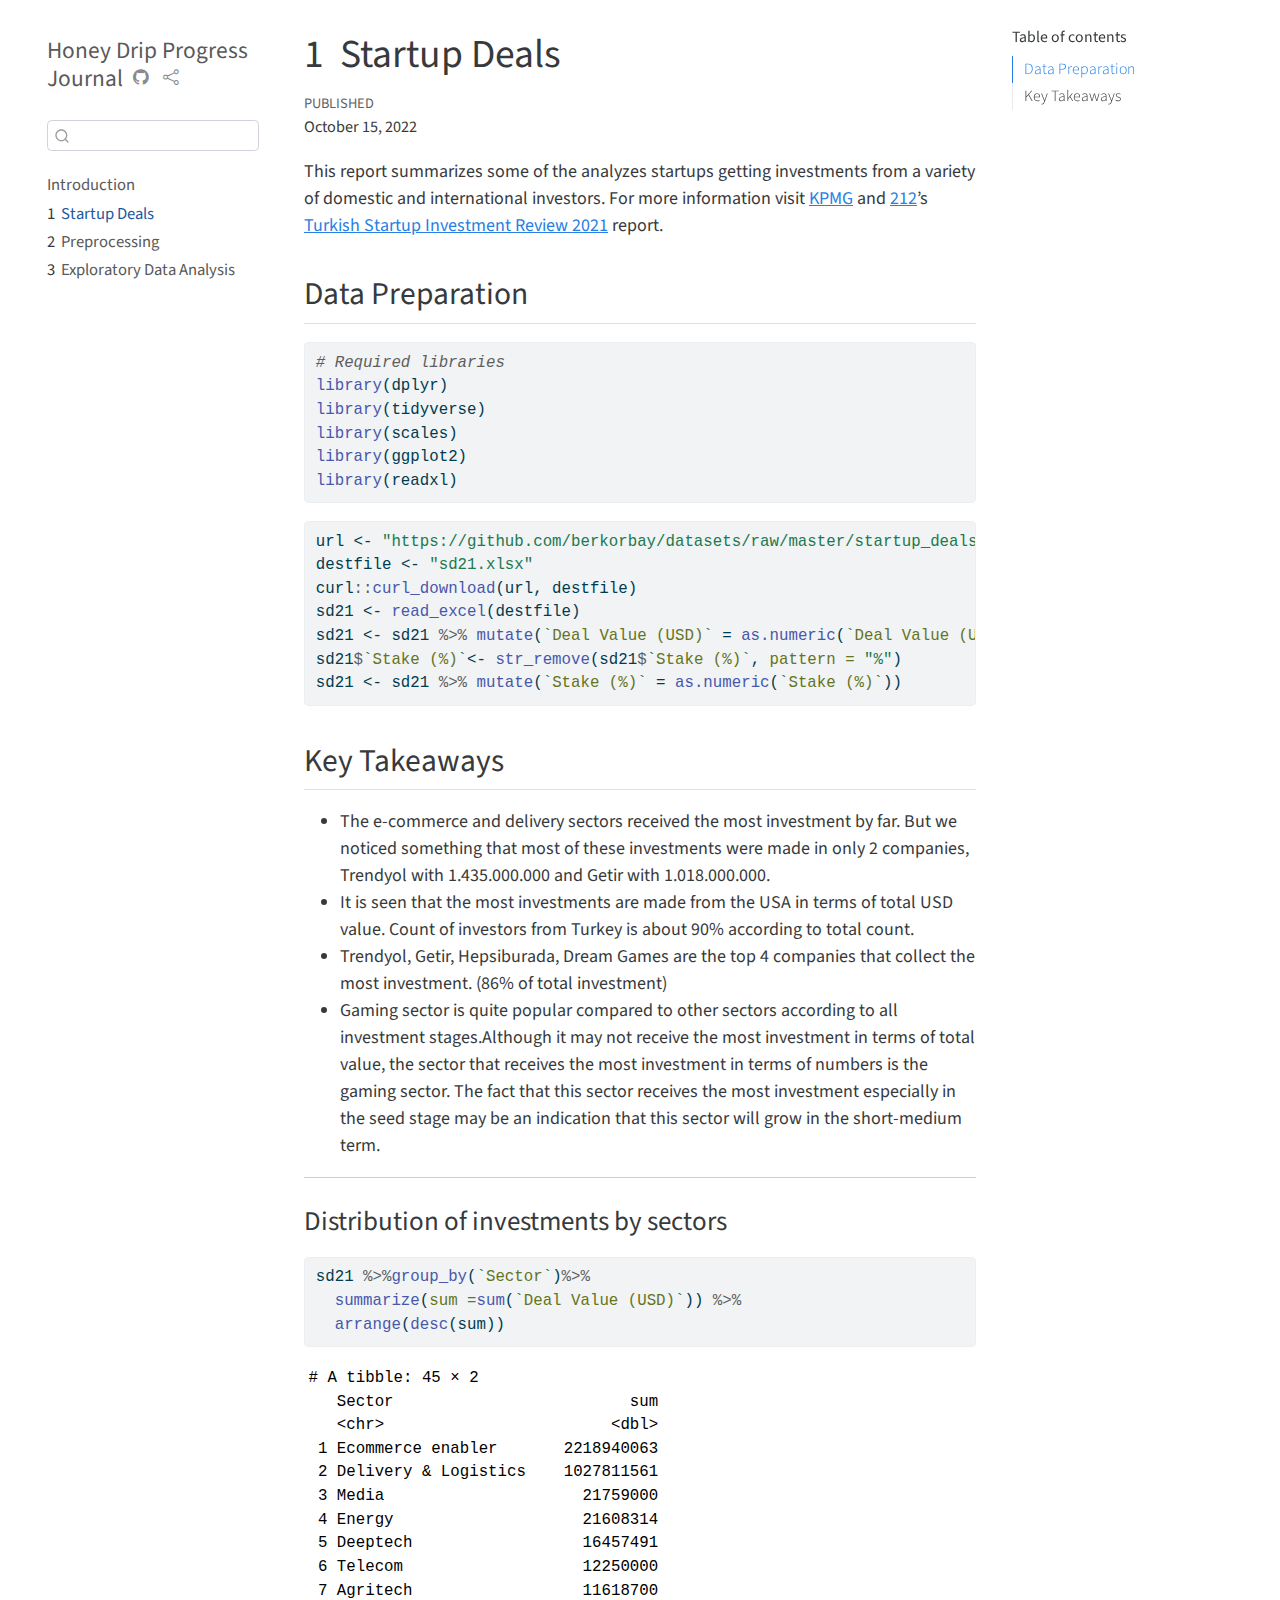
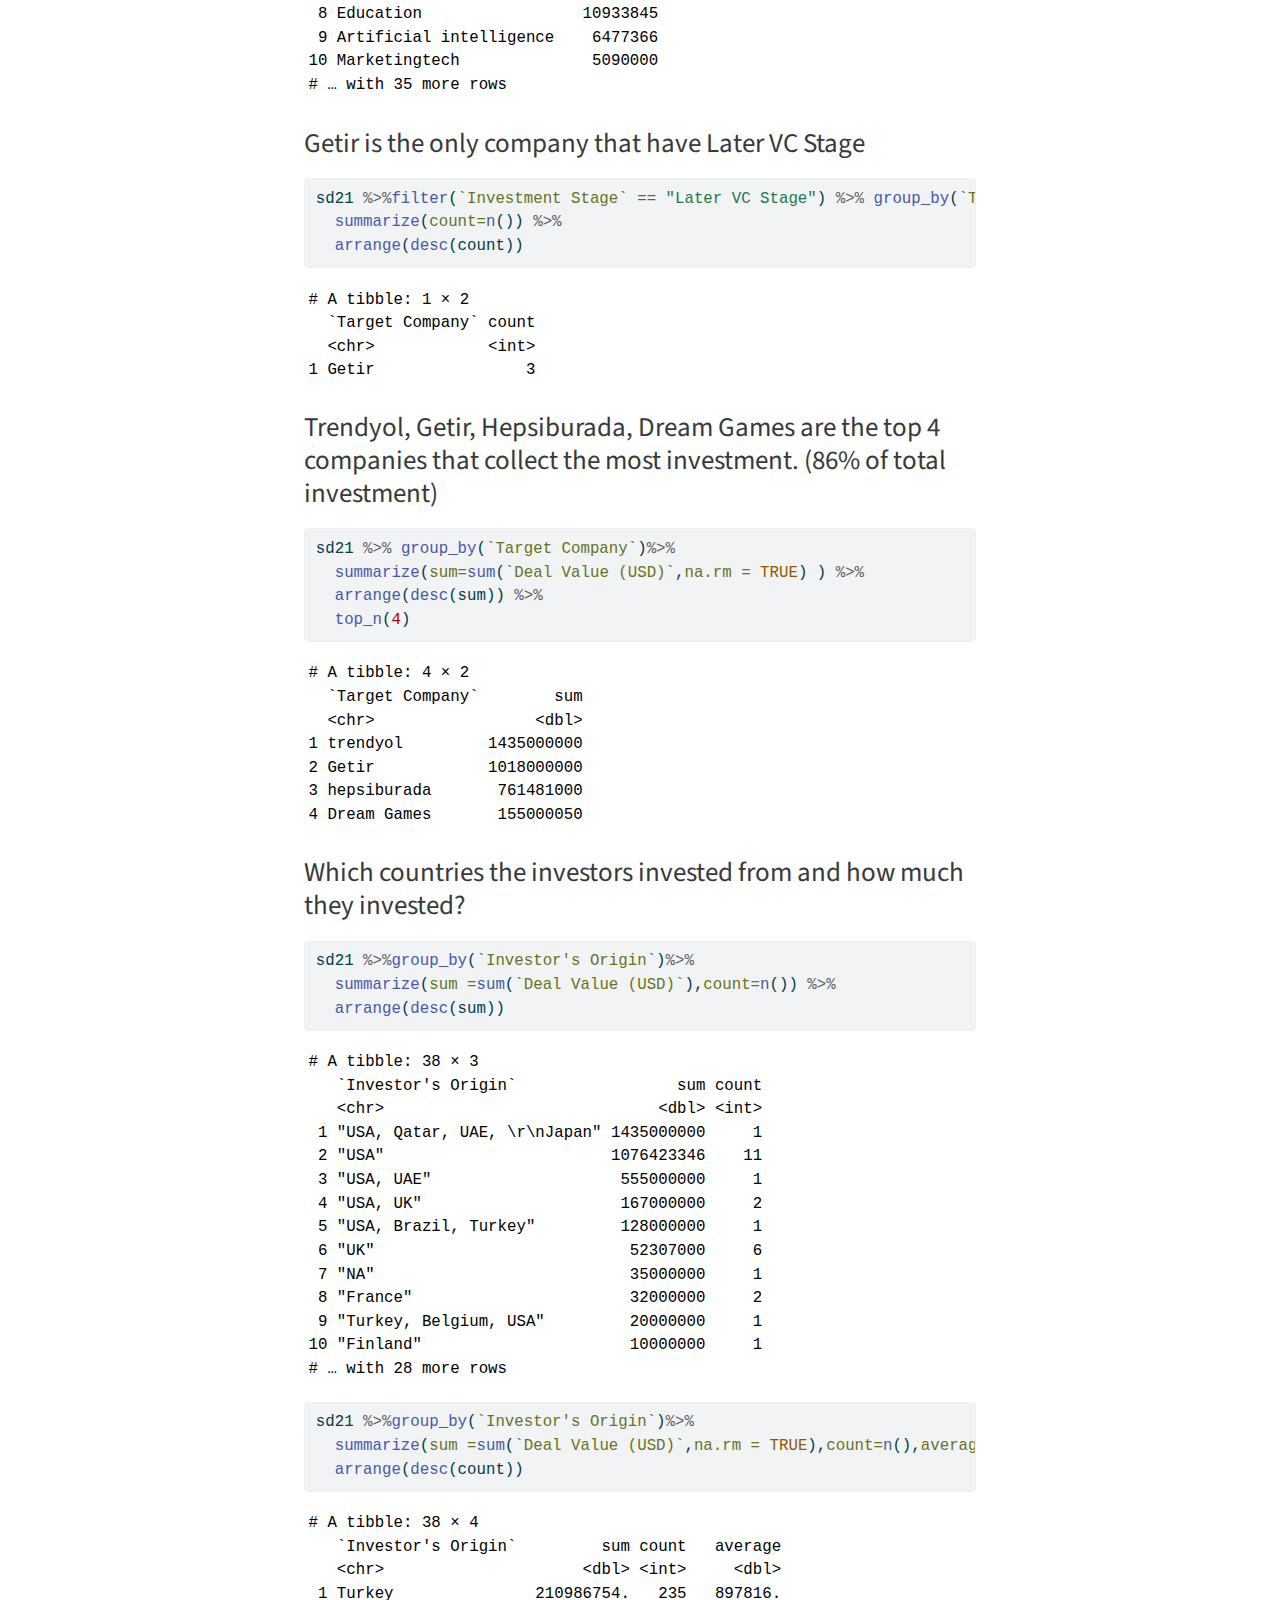
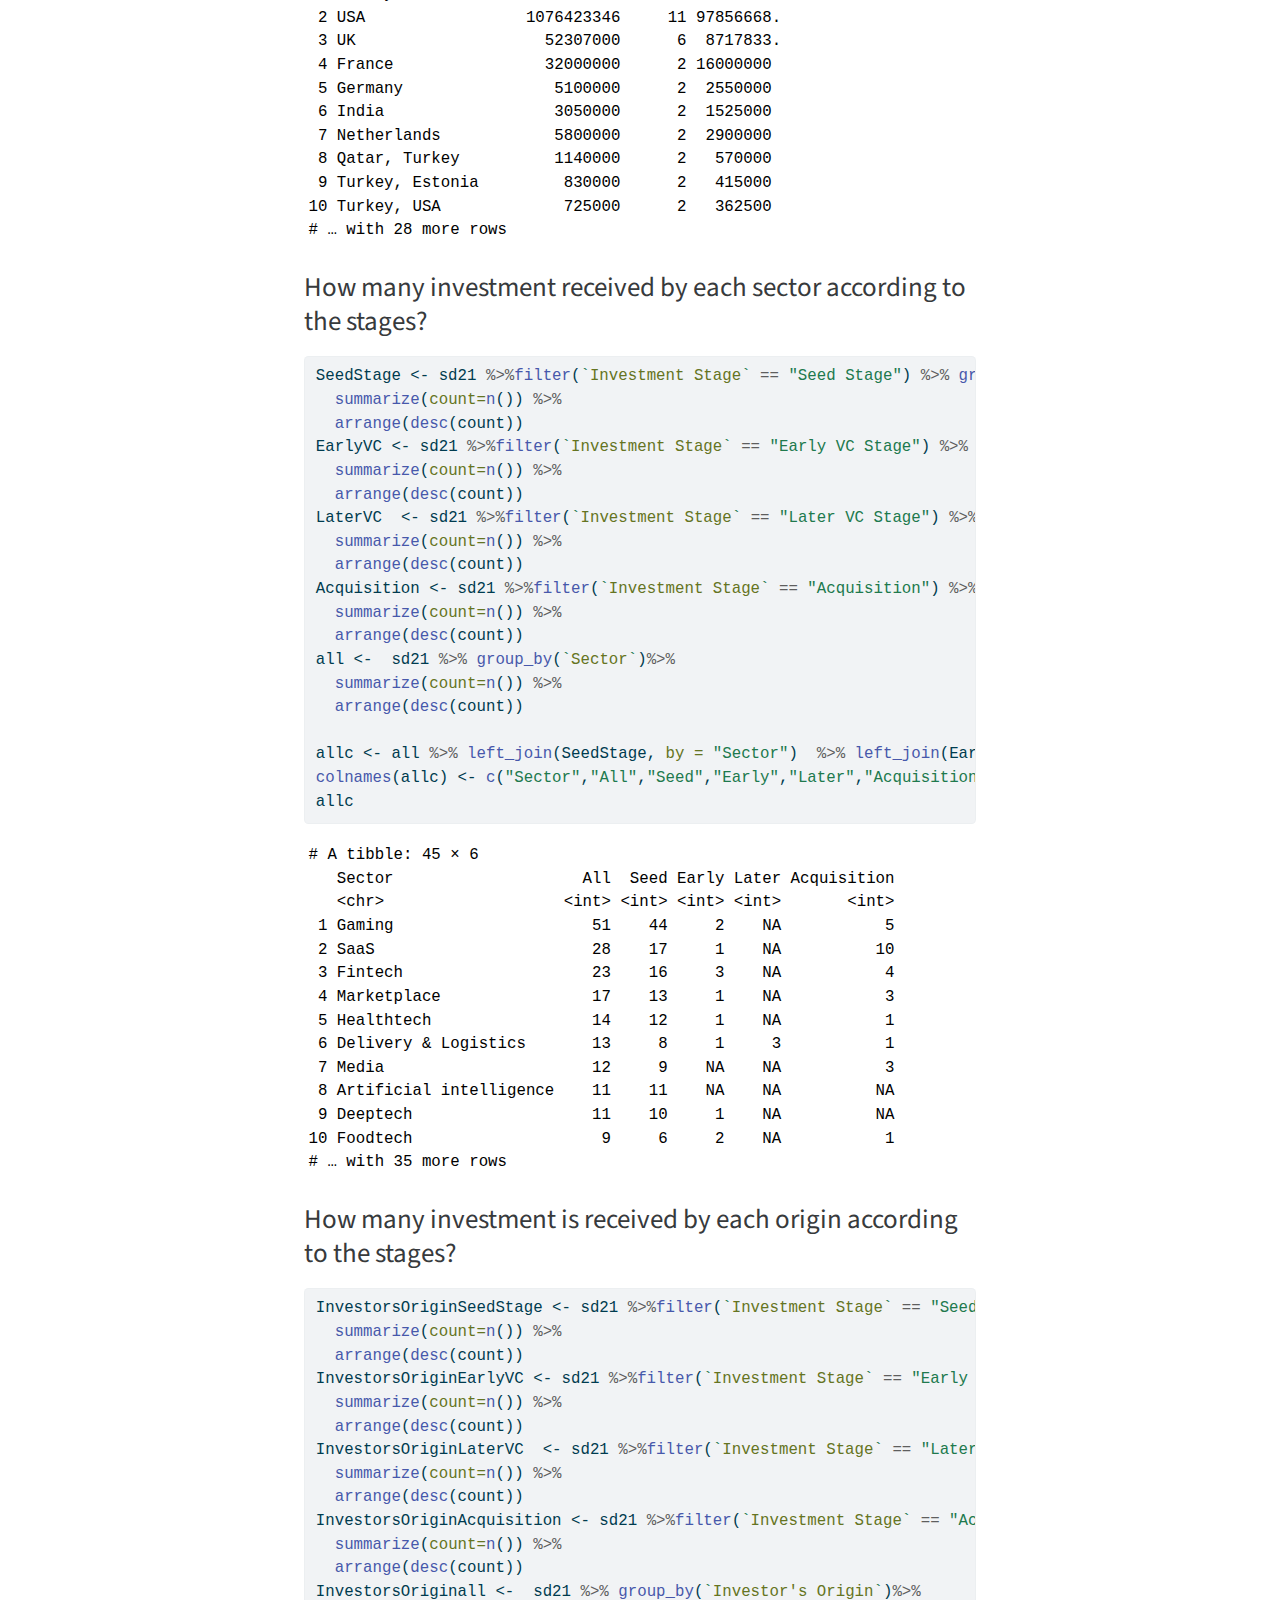
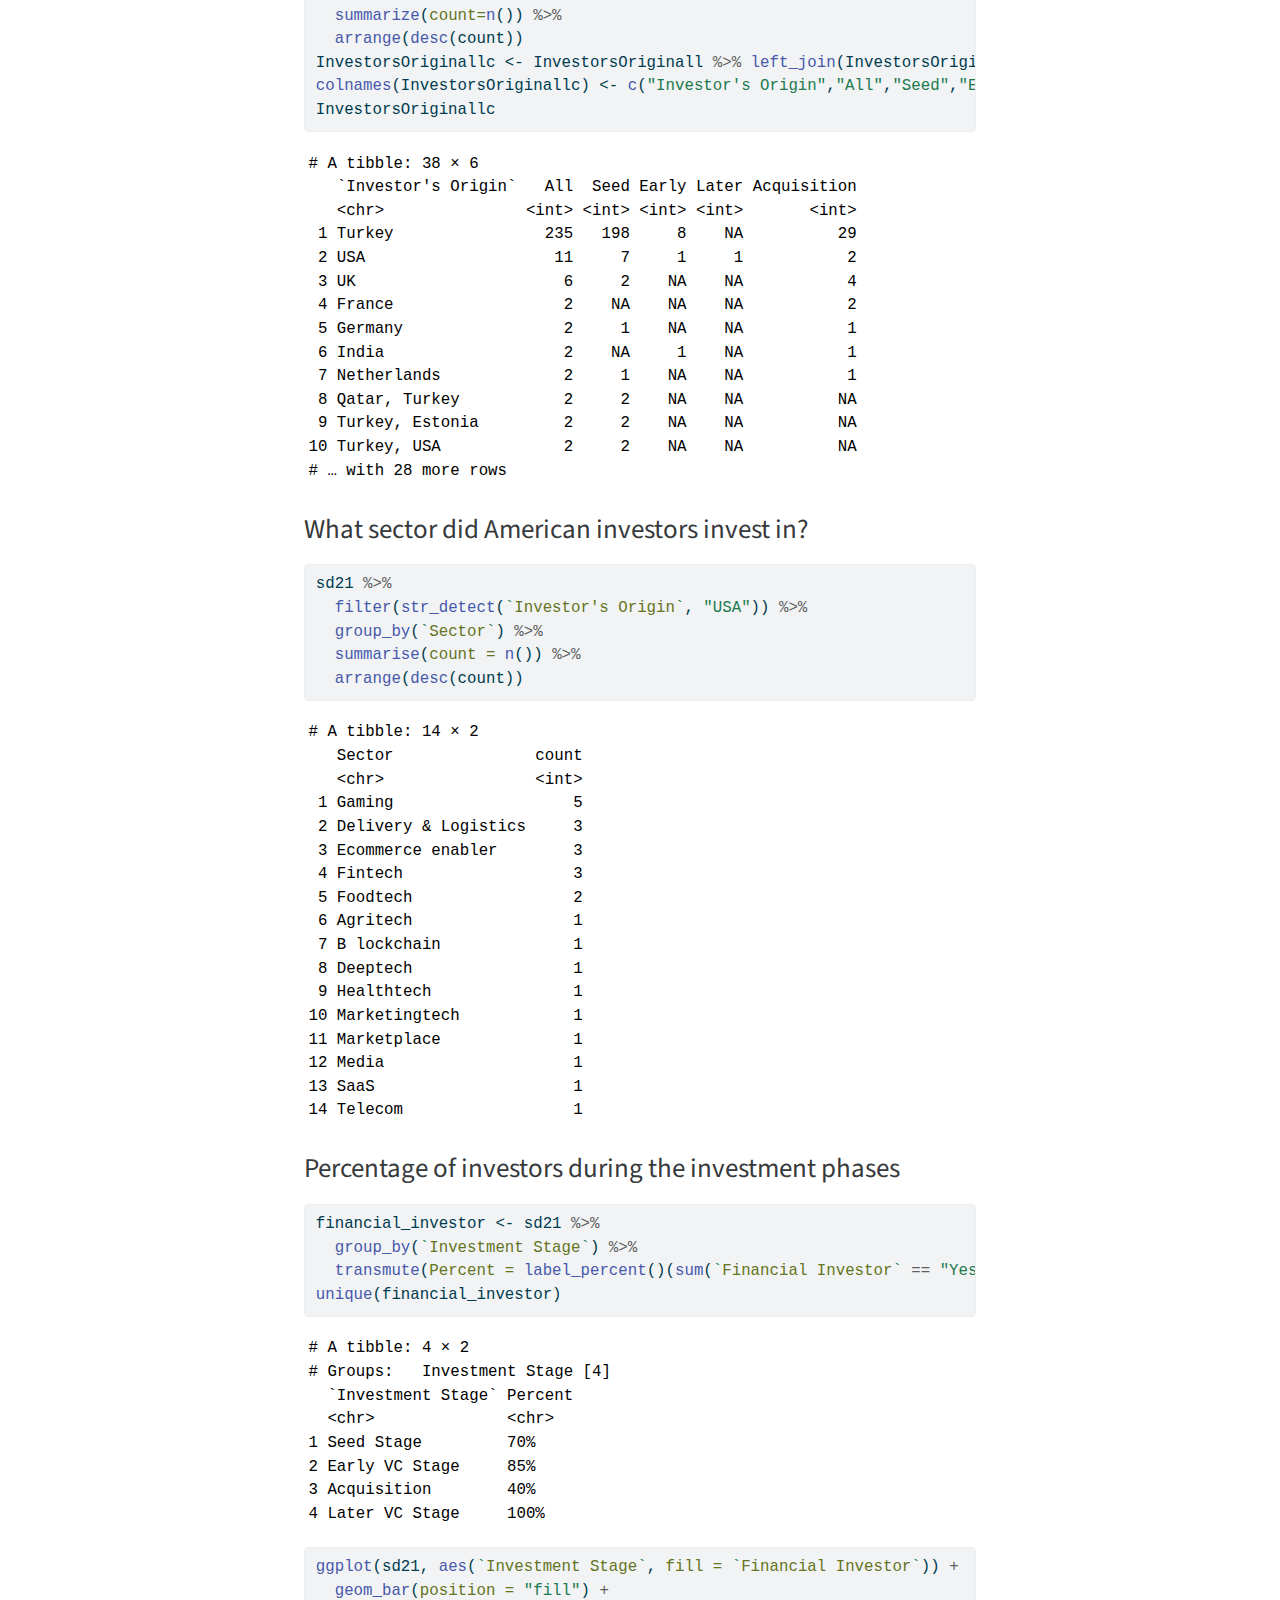
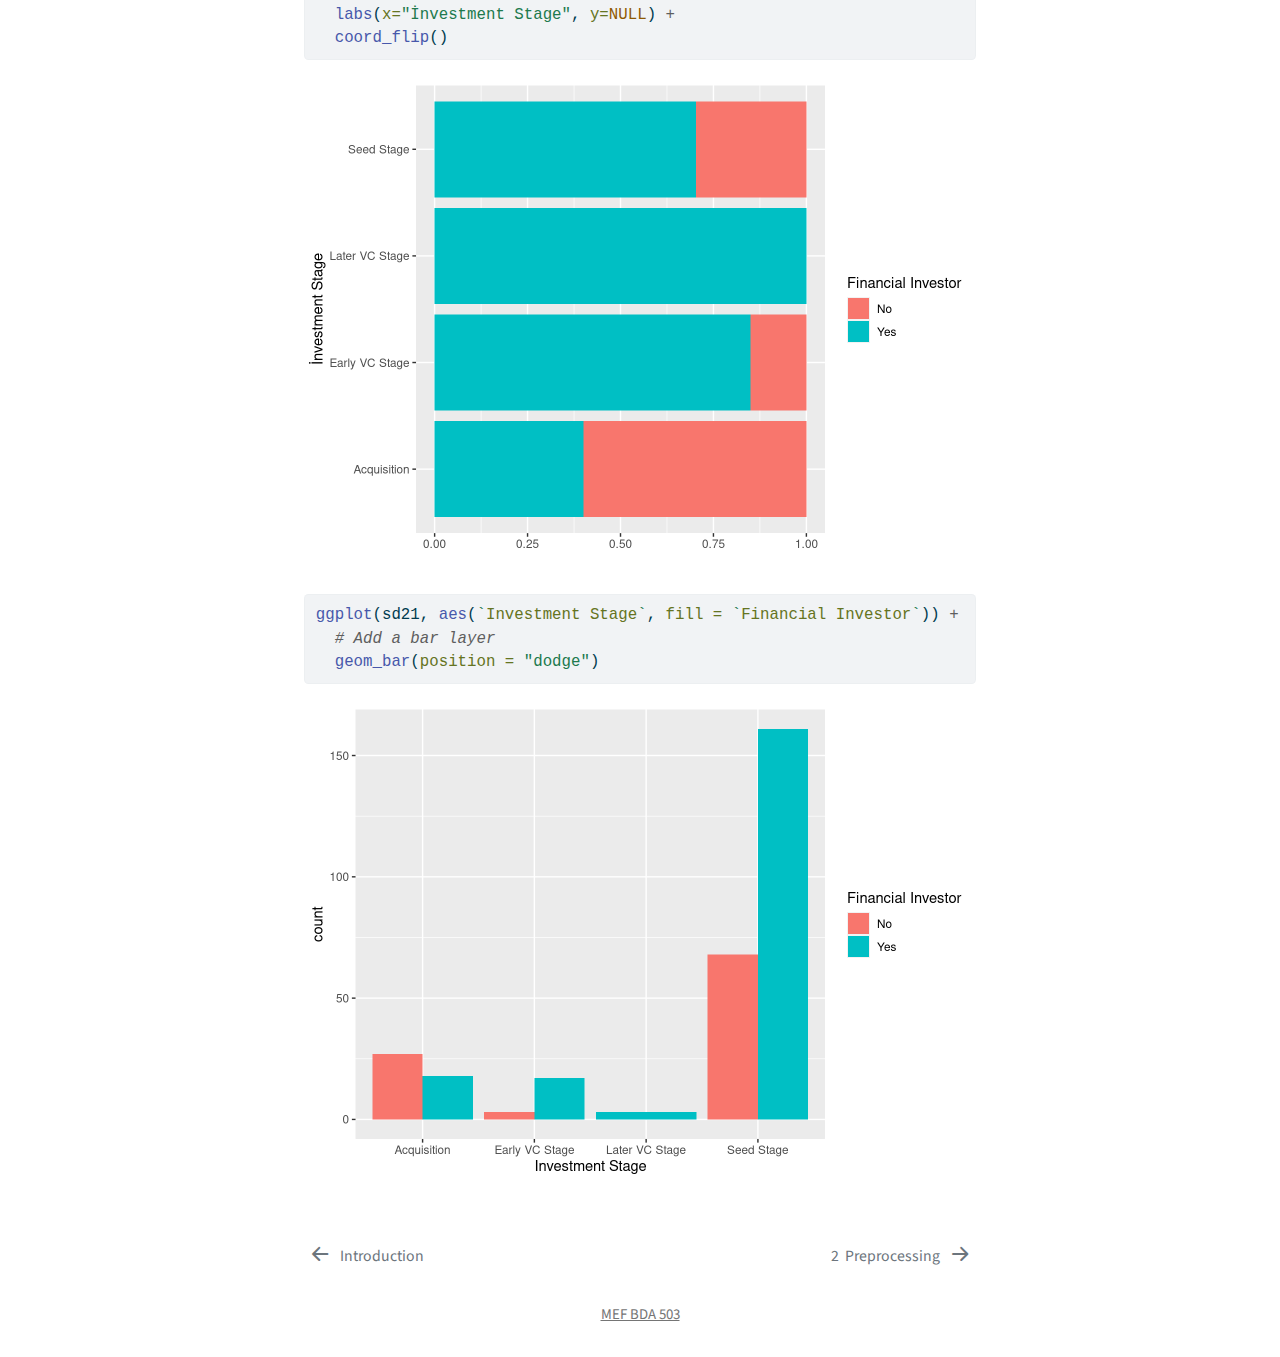
==== commit 4d6d9b41: "egemen  ilk taslak" ====
--- a/docs/assignment1.html
+++ b/docs/assignment1.html
@@ -189,6 +189,11 @@
         <li class="sidebar-item">
   <div class="sidebar-item-container"> 
   <a href="./preprocessing.html" class="sidebar-item-text sidebar-link"><span class="chapter-number">2</span>&nbsp; <span class="chapter-title">Preprocessing</span></a>
+  </div>
+</li>
+        <li class="sidebar-item">
+  <div class="sidebar-item-container"> 
+  <a href="./ExploratoryDataAnalysis.html" class="sidebar-item-text sidebar-link"><span class="chapter-number">3</span>&nbsp; <span class="chapter-title">Exploratory Data Analysis</span></a>
   </div>
 </li>
     </ul>
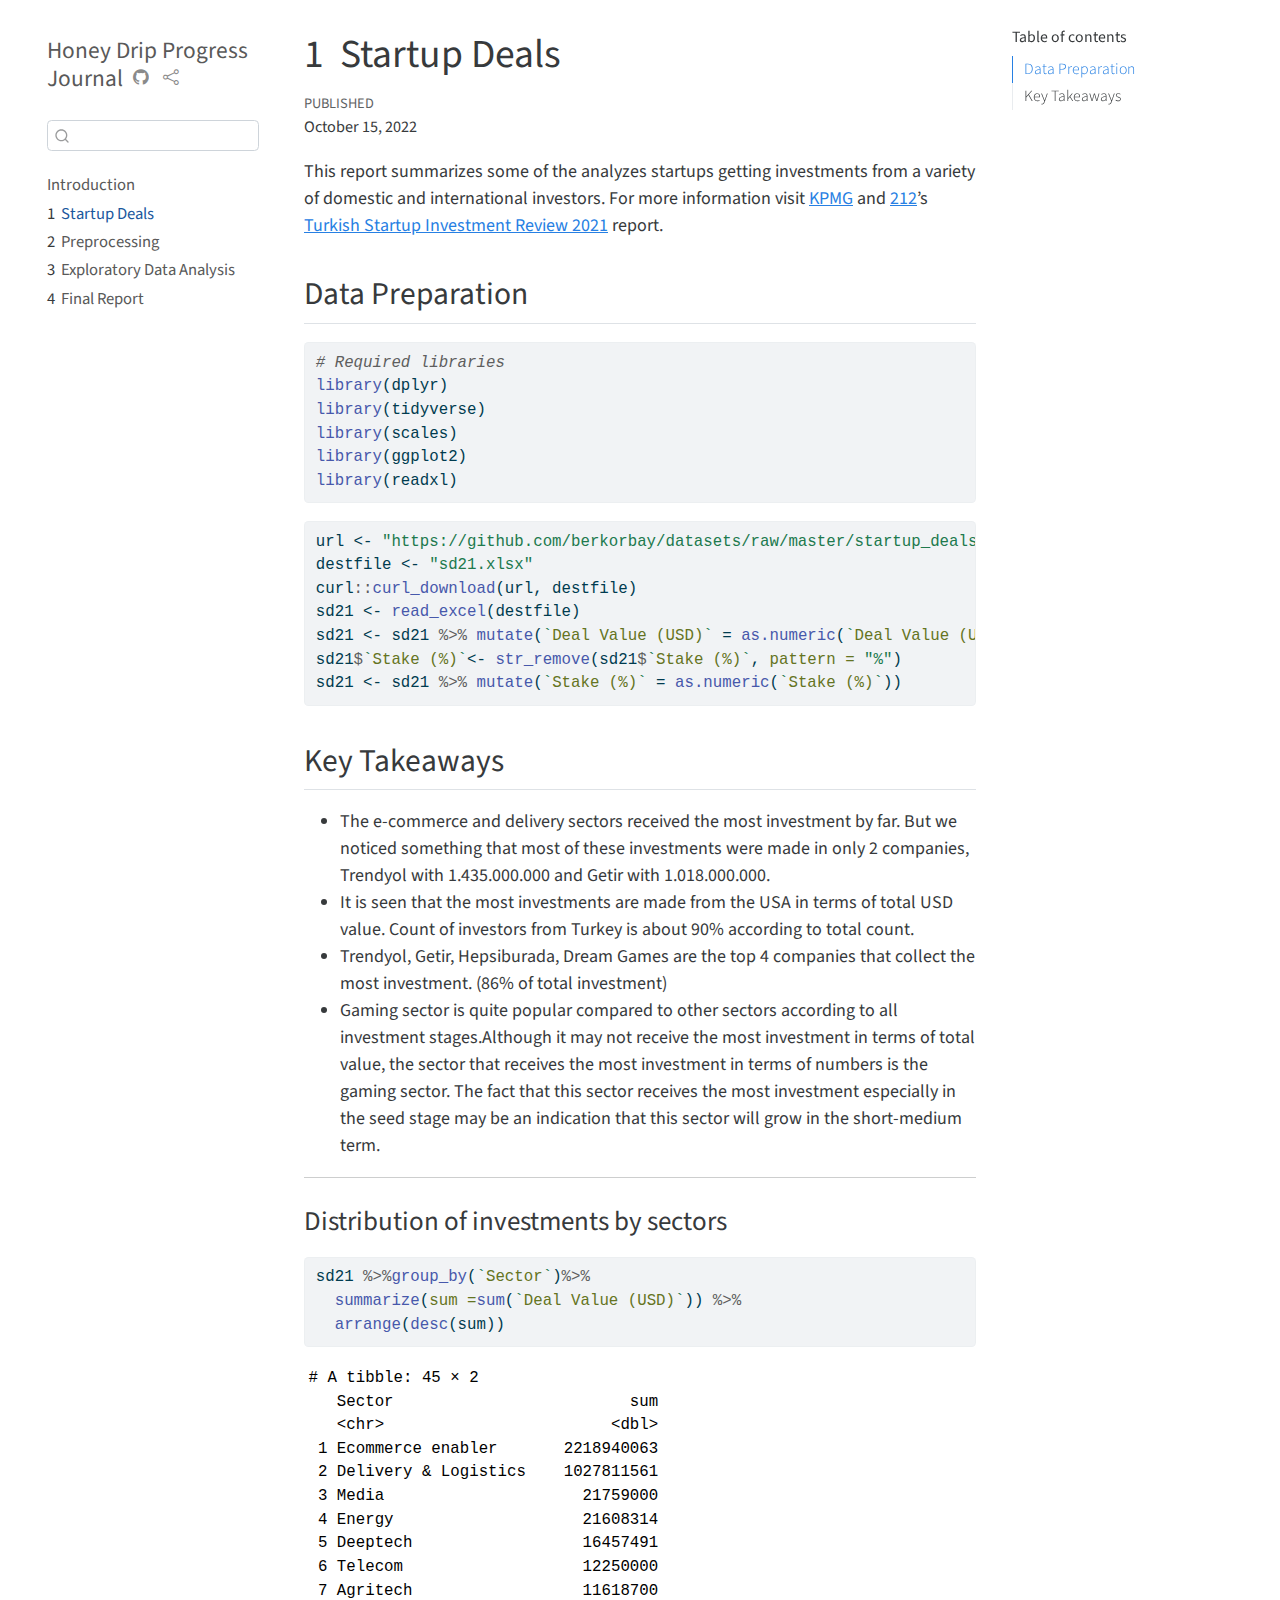
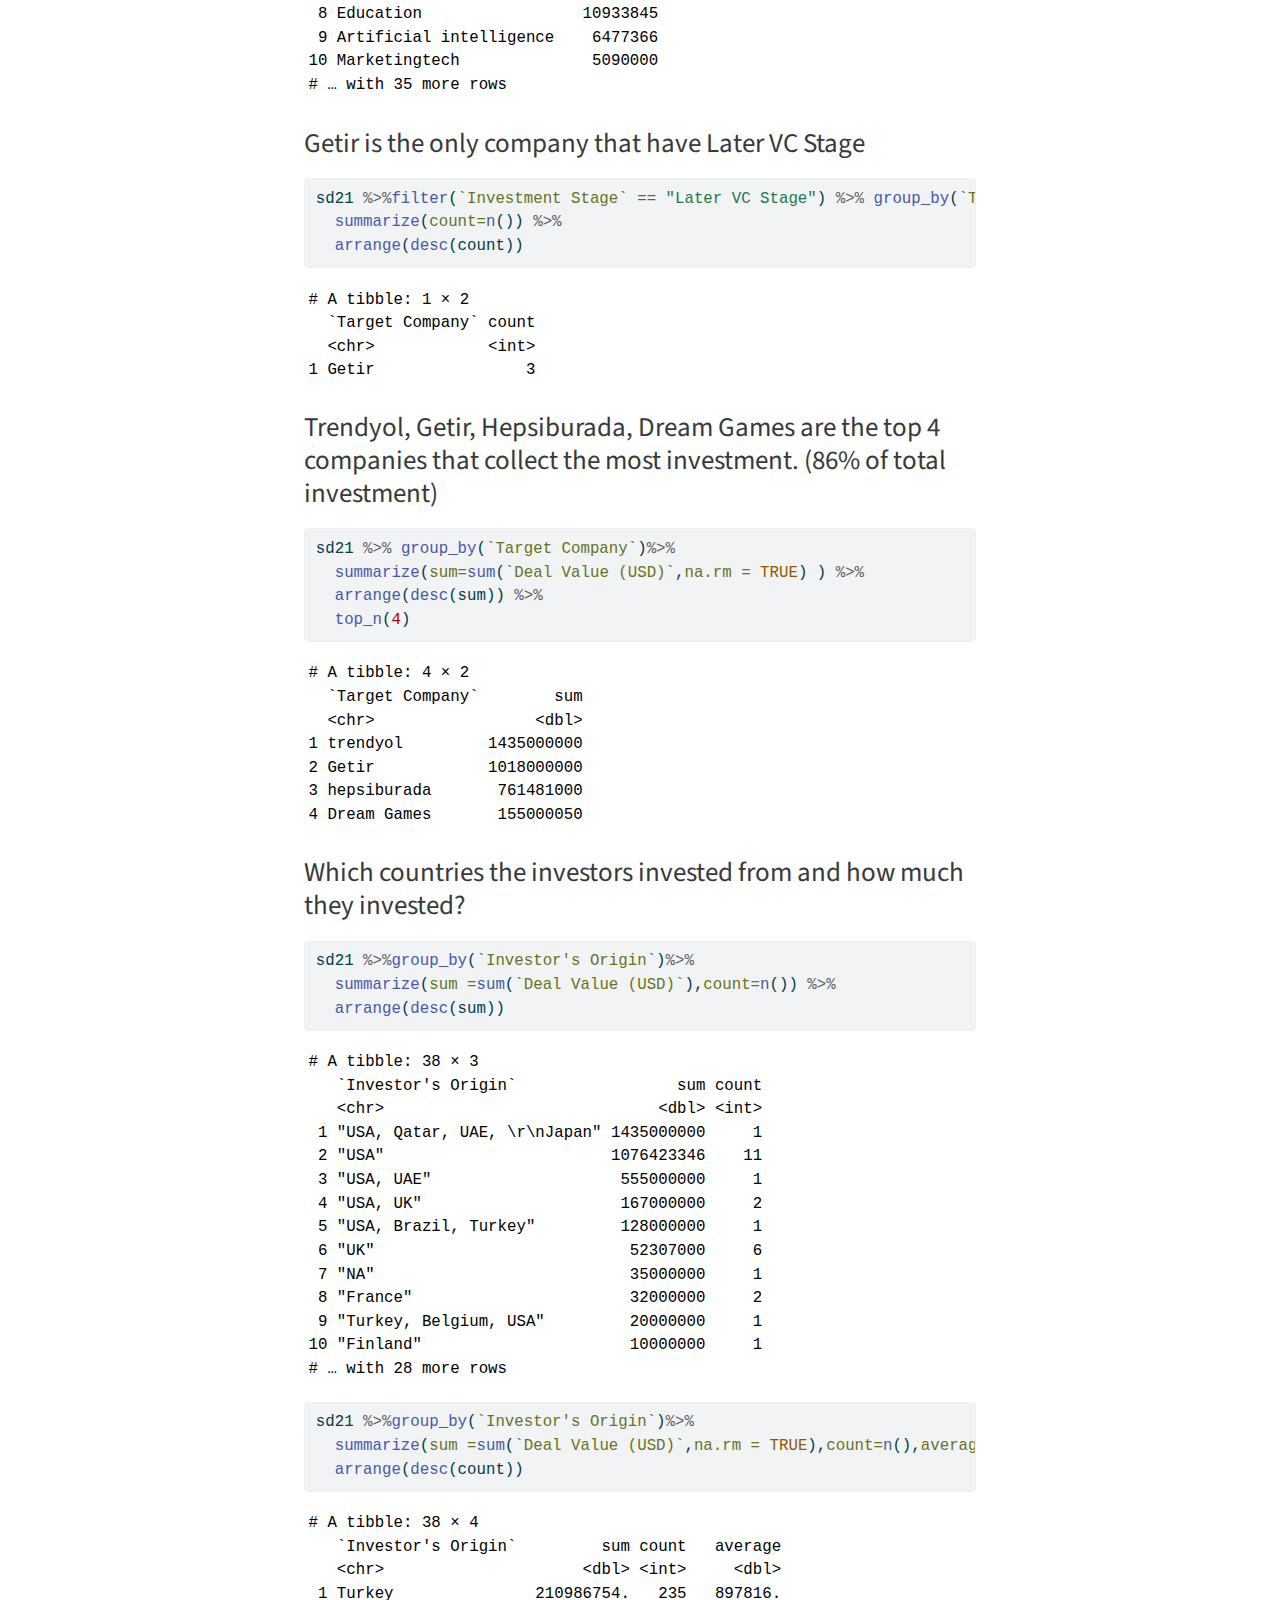
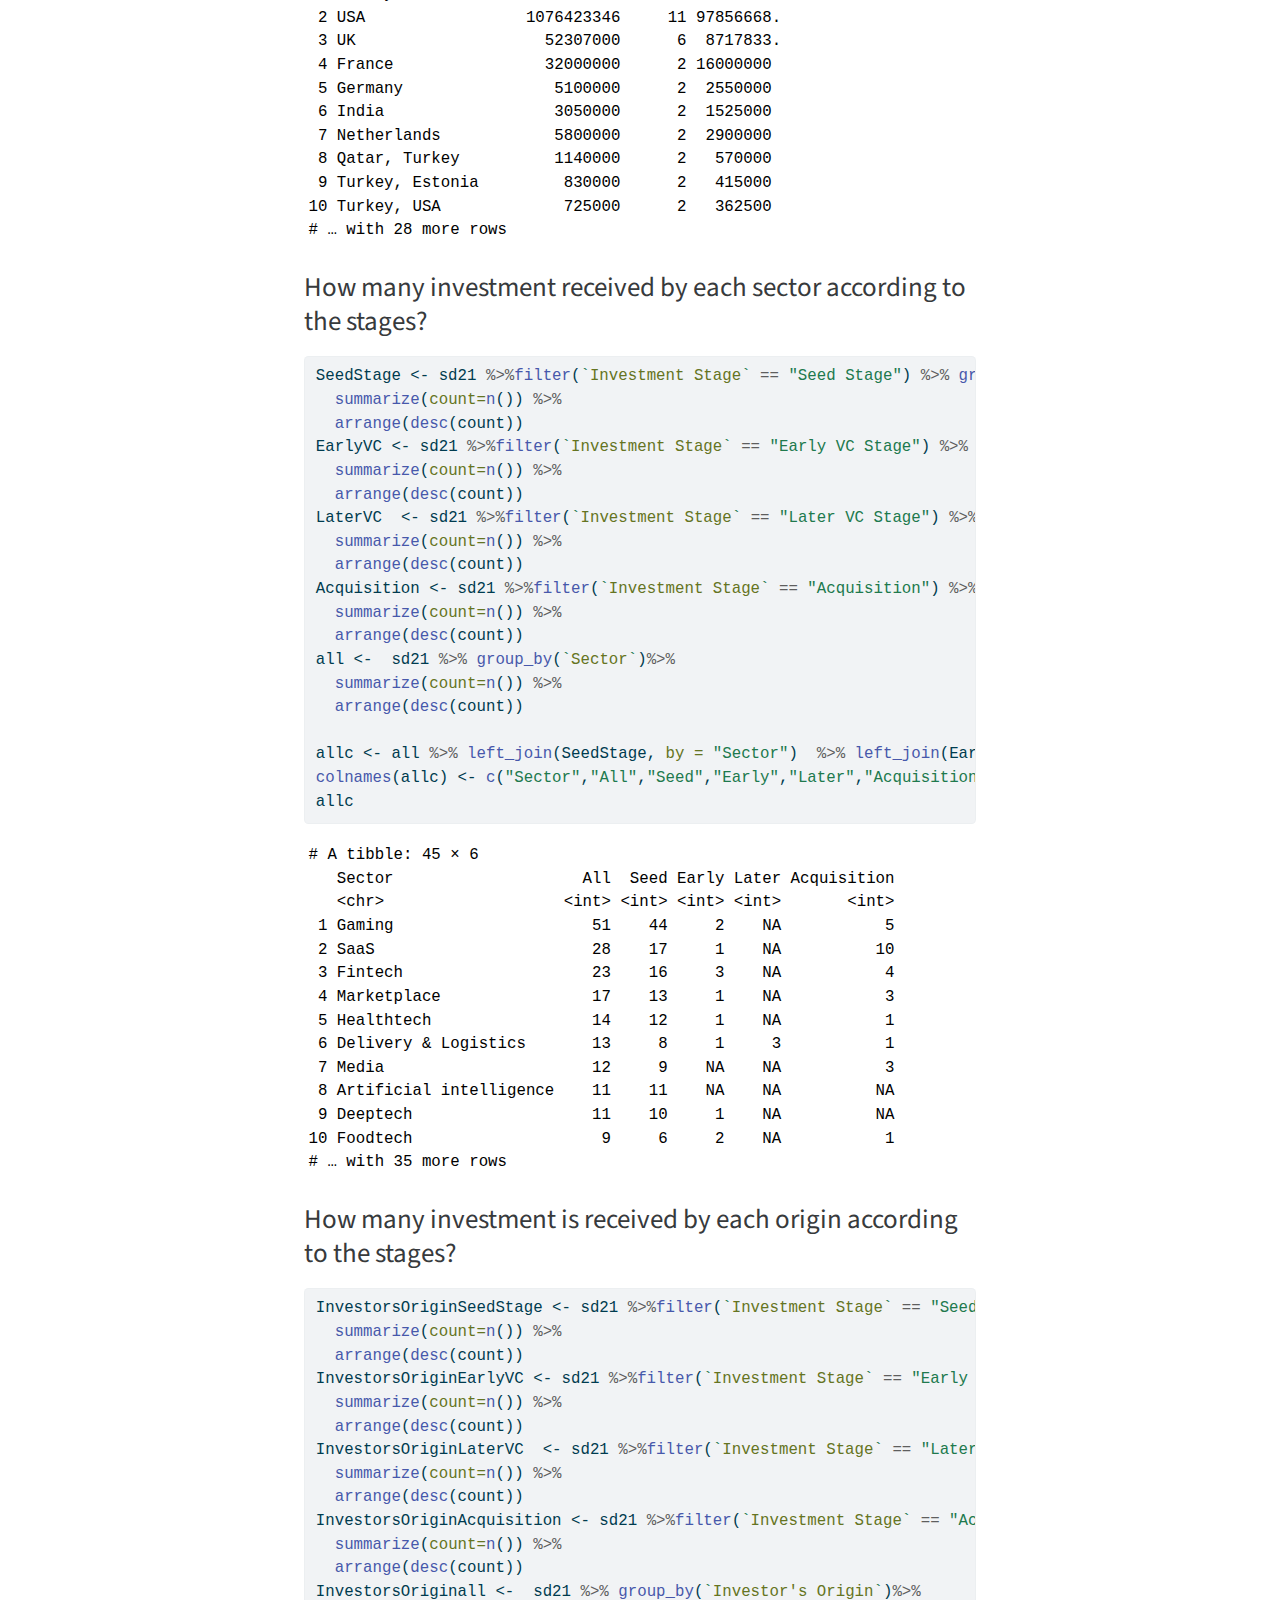
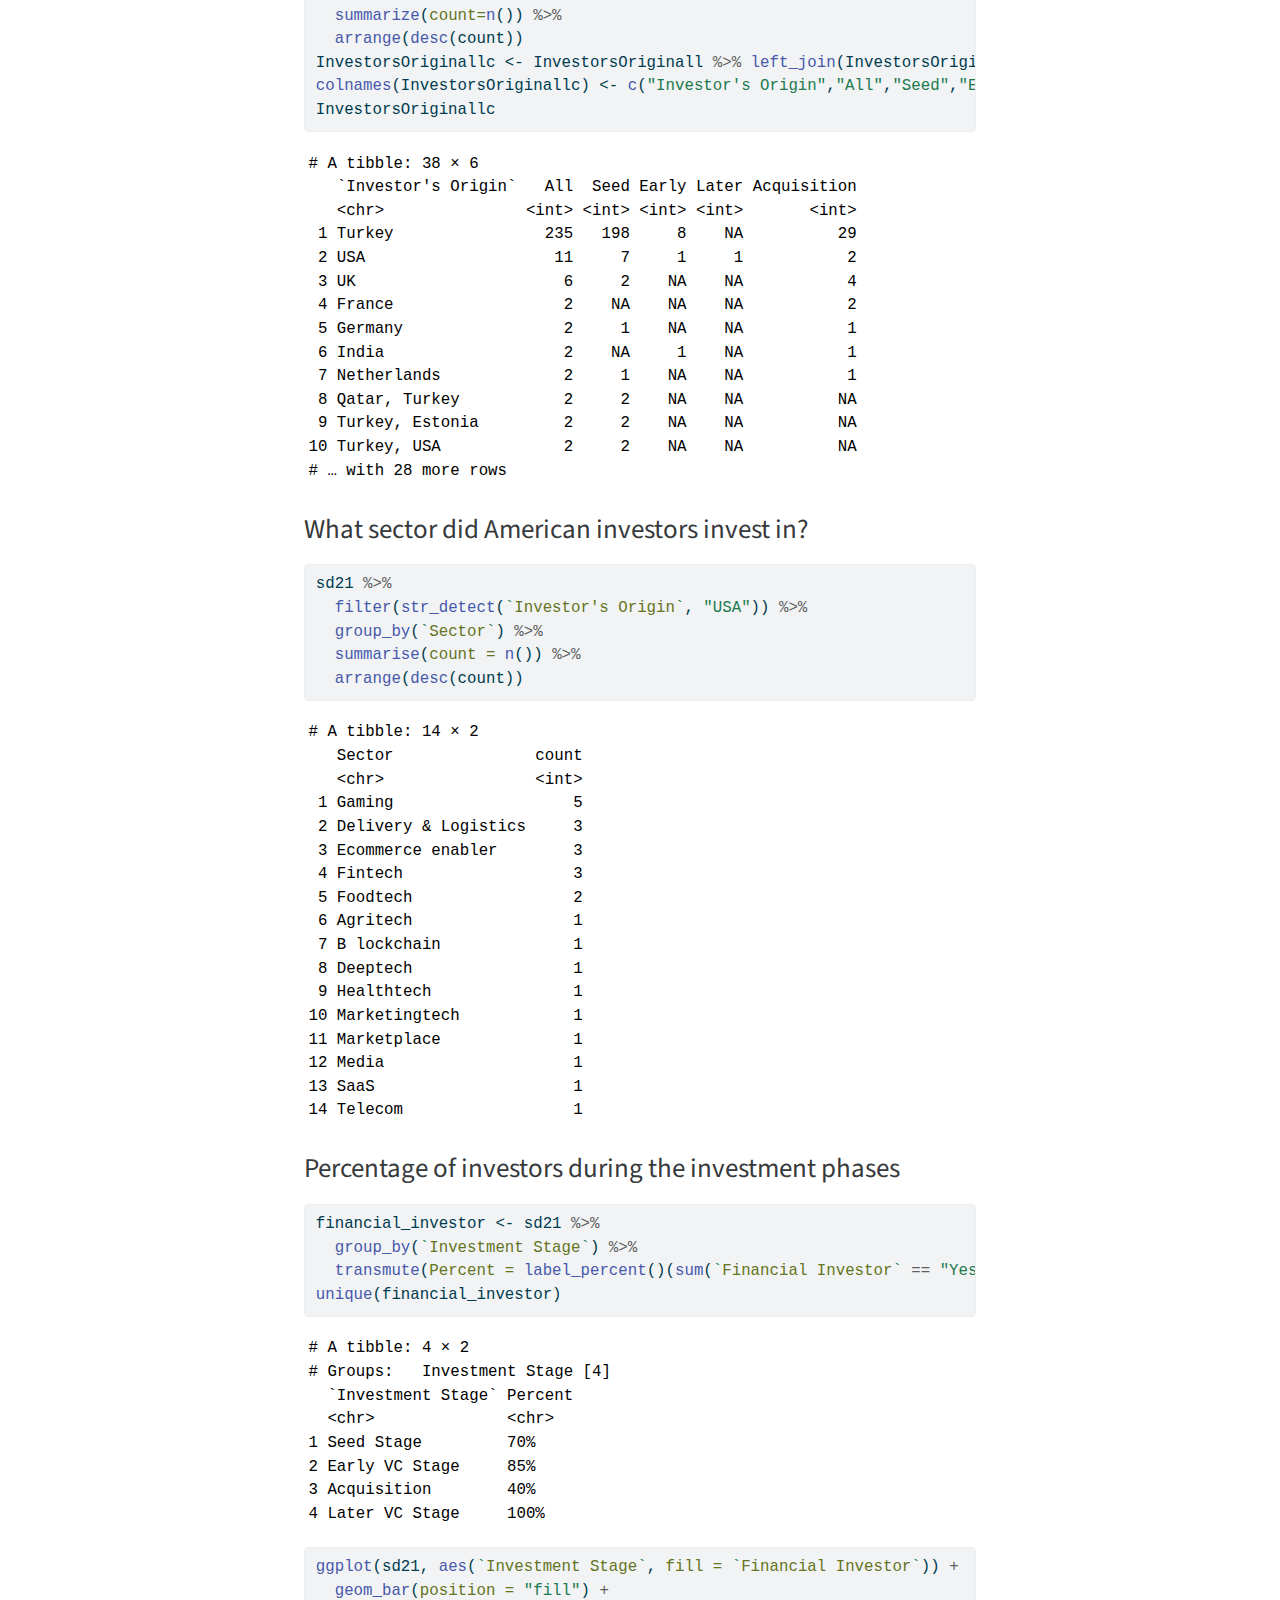
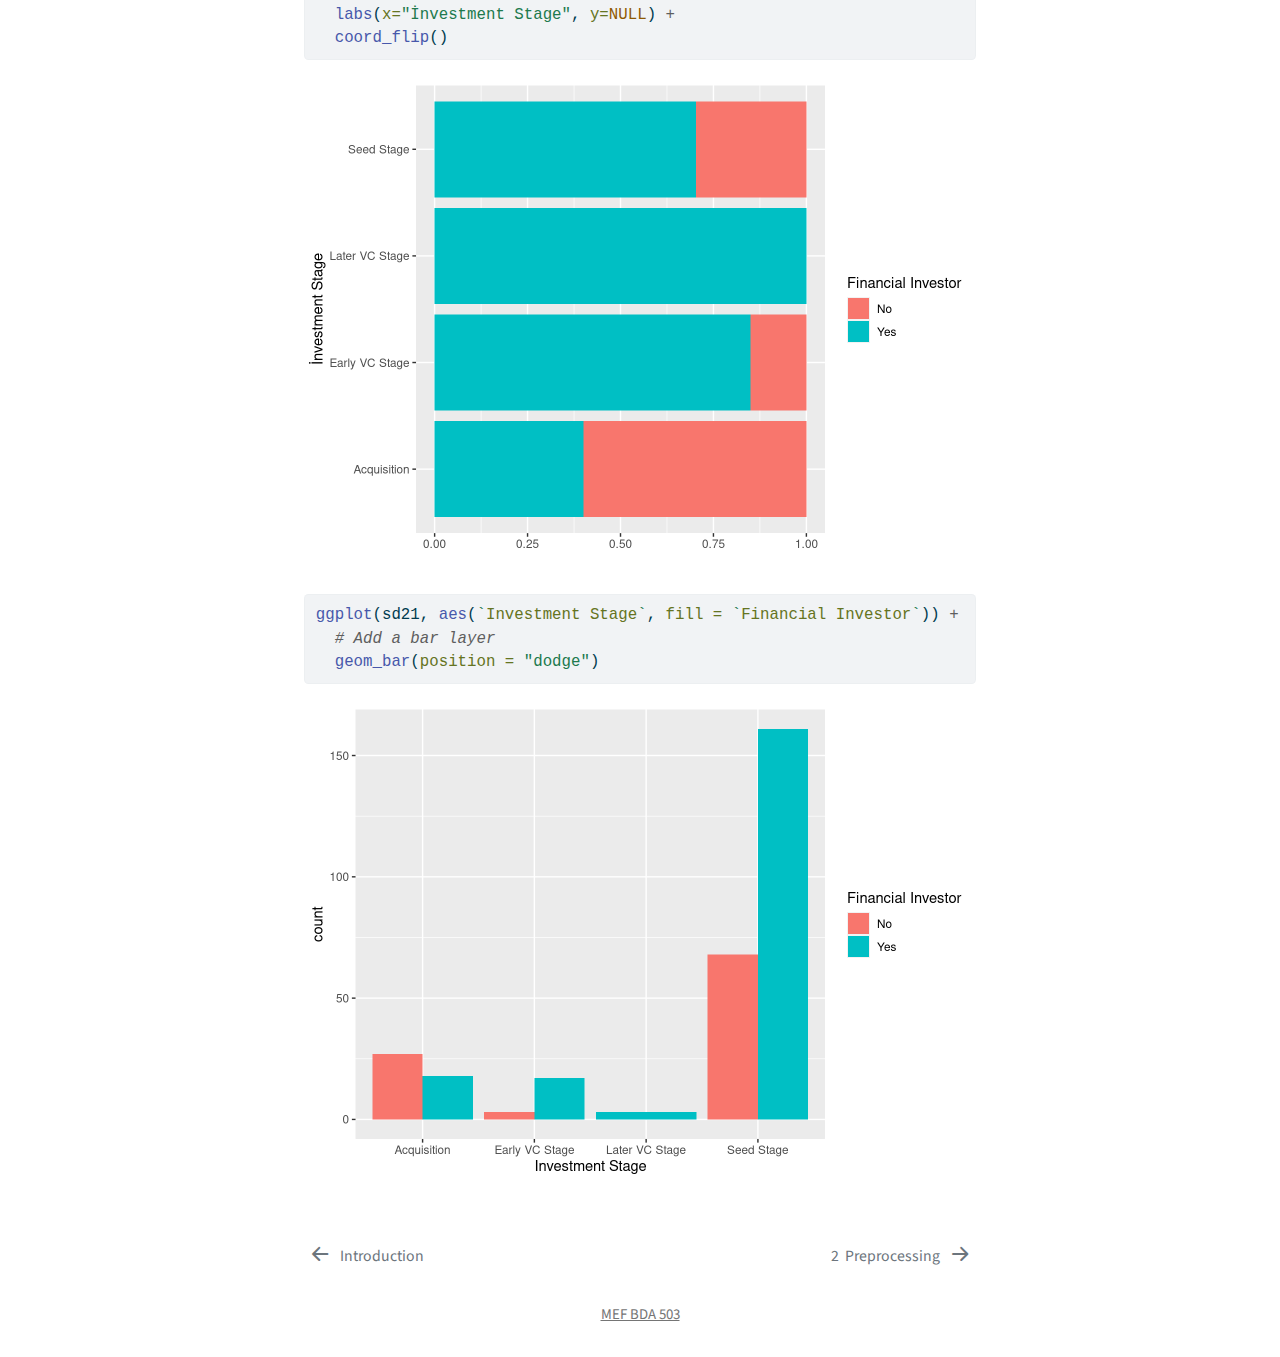
==== commit d93f1c2b: "final report ilk taslak - Egemen" ====
--- a/docs/assignment1.html
+++ b/docs/assignment1.html
@@ -194,6 +194,11 @@
         <li class="sidebar-item">
   <div class="sidebar-item-container"> 
   <a href="./ExploratoryDataAnalysis.html" class="sidebar-item-text sidebar-link"><span class="chapter-number">3</span>&nbsp; <span class="chapter-title">Exploratory Data Analysis</span></a>
+  </div>
+</li>
+        <li class="sidebar-item">
+  <div class="sidebar-item-container"> 
+  <a href="./finalreport.html" class="sidebar-item-text sidebar-link"><span class="chapter-number">4</span>&nbsp; <span class="chapter-title">Final Report</span></a>
   </div>
 </li>
     </ul>
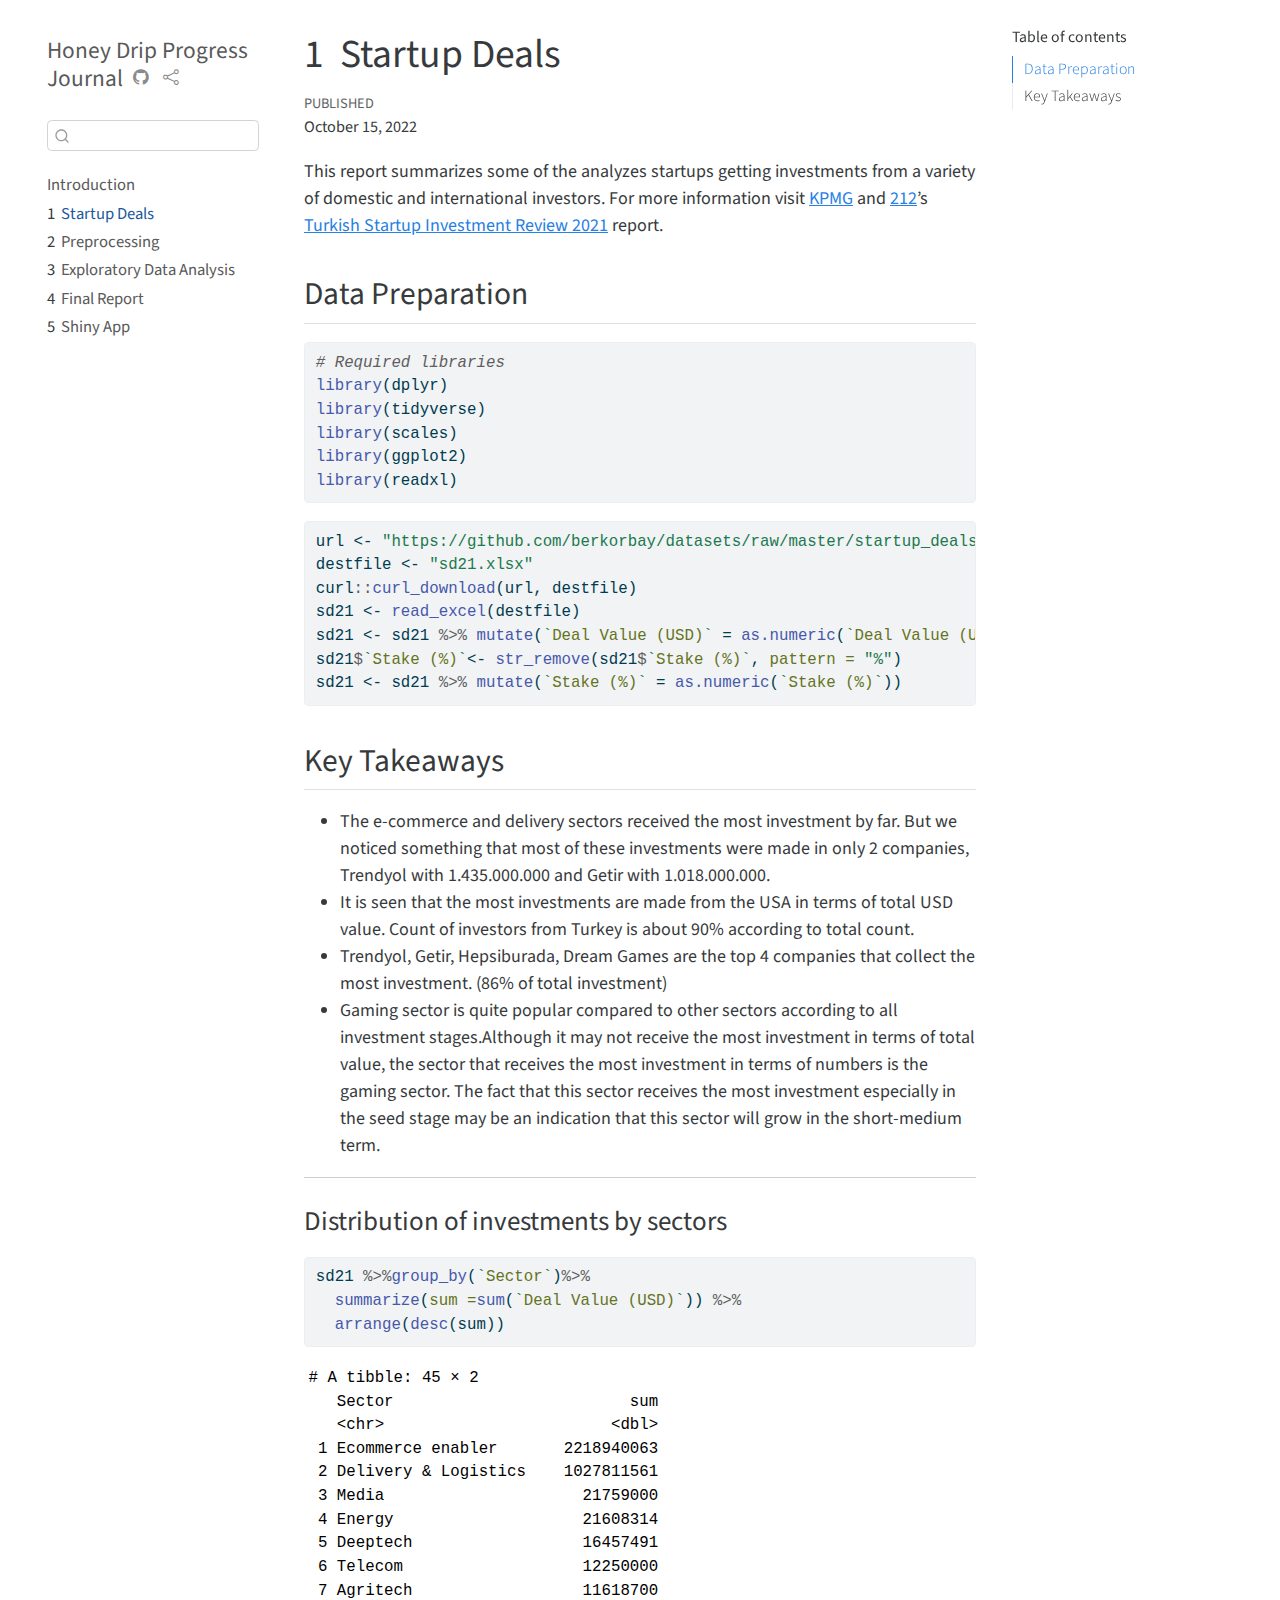
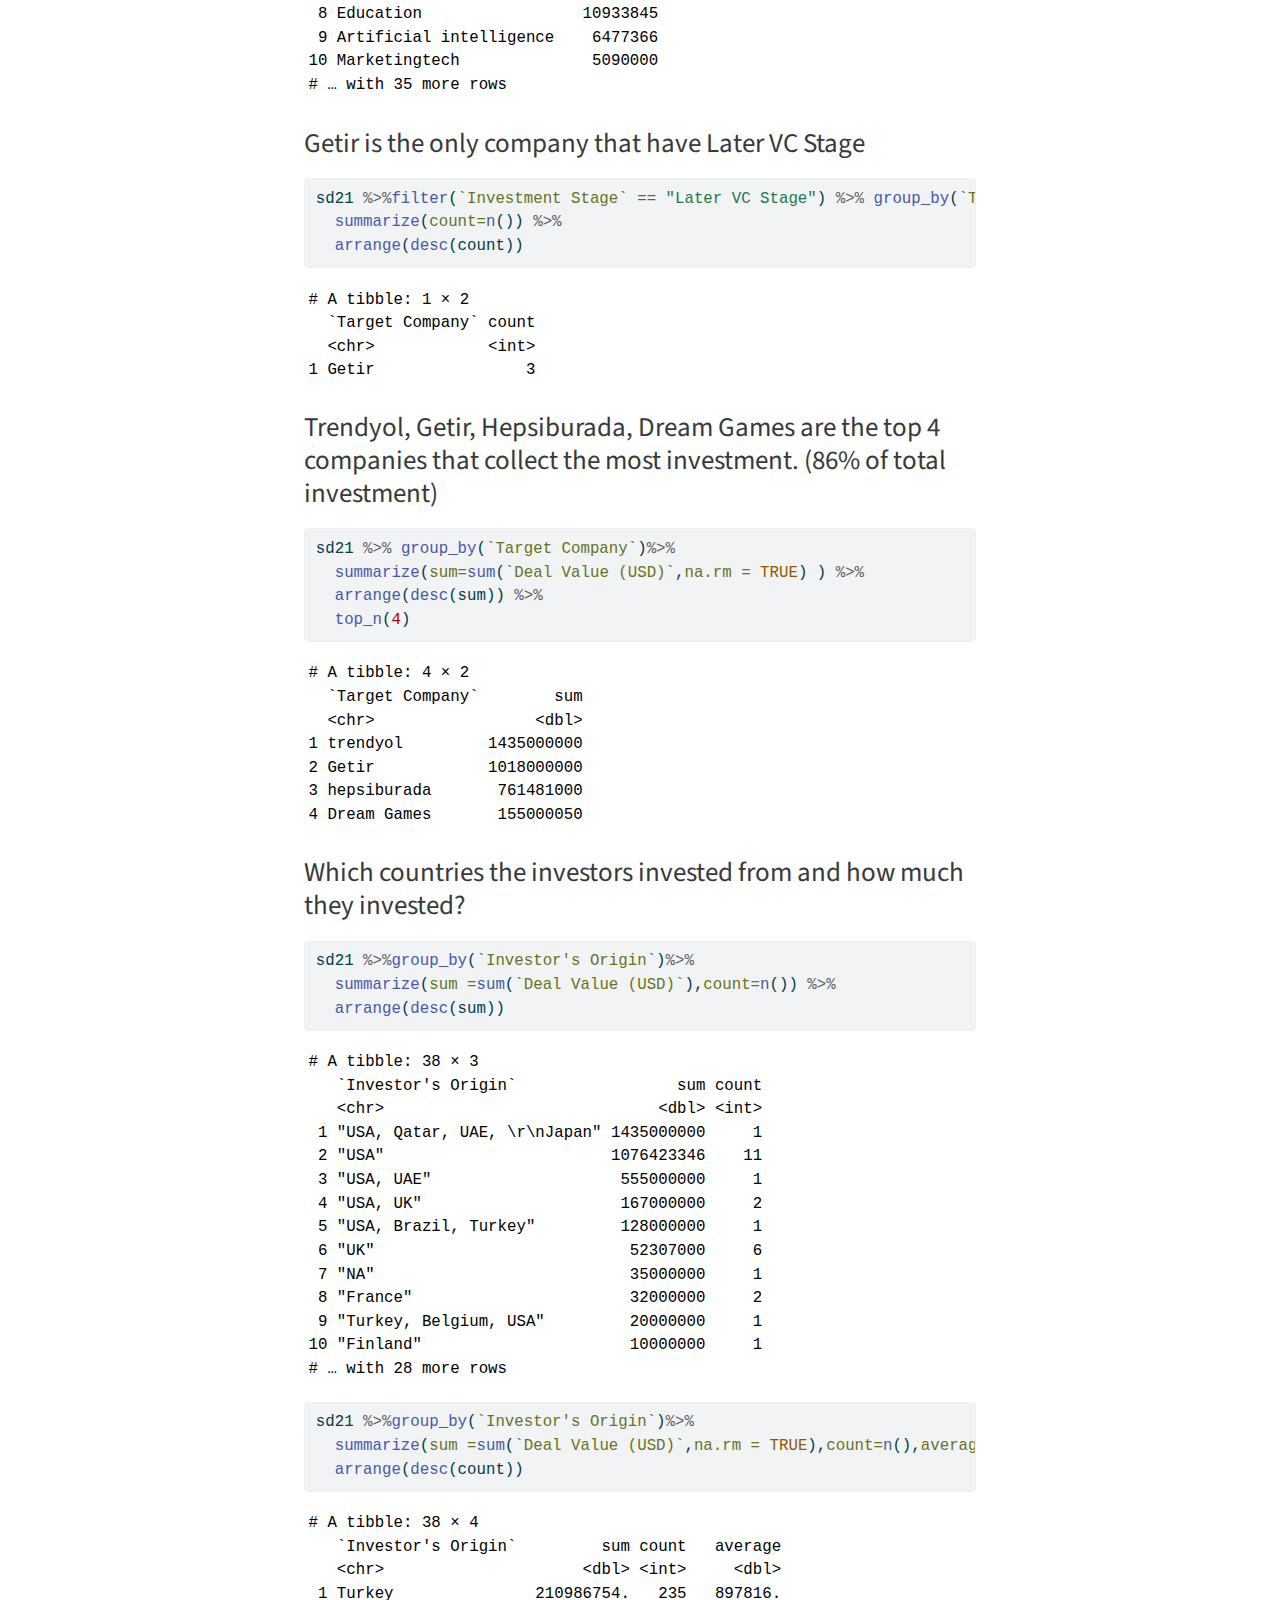
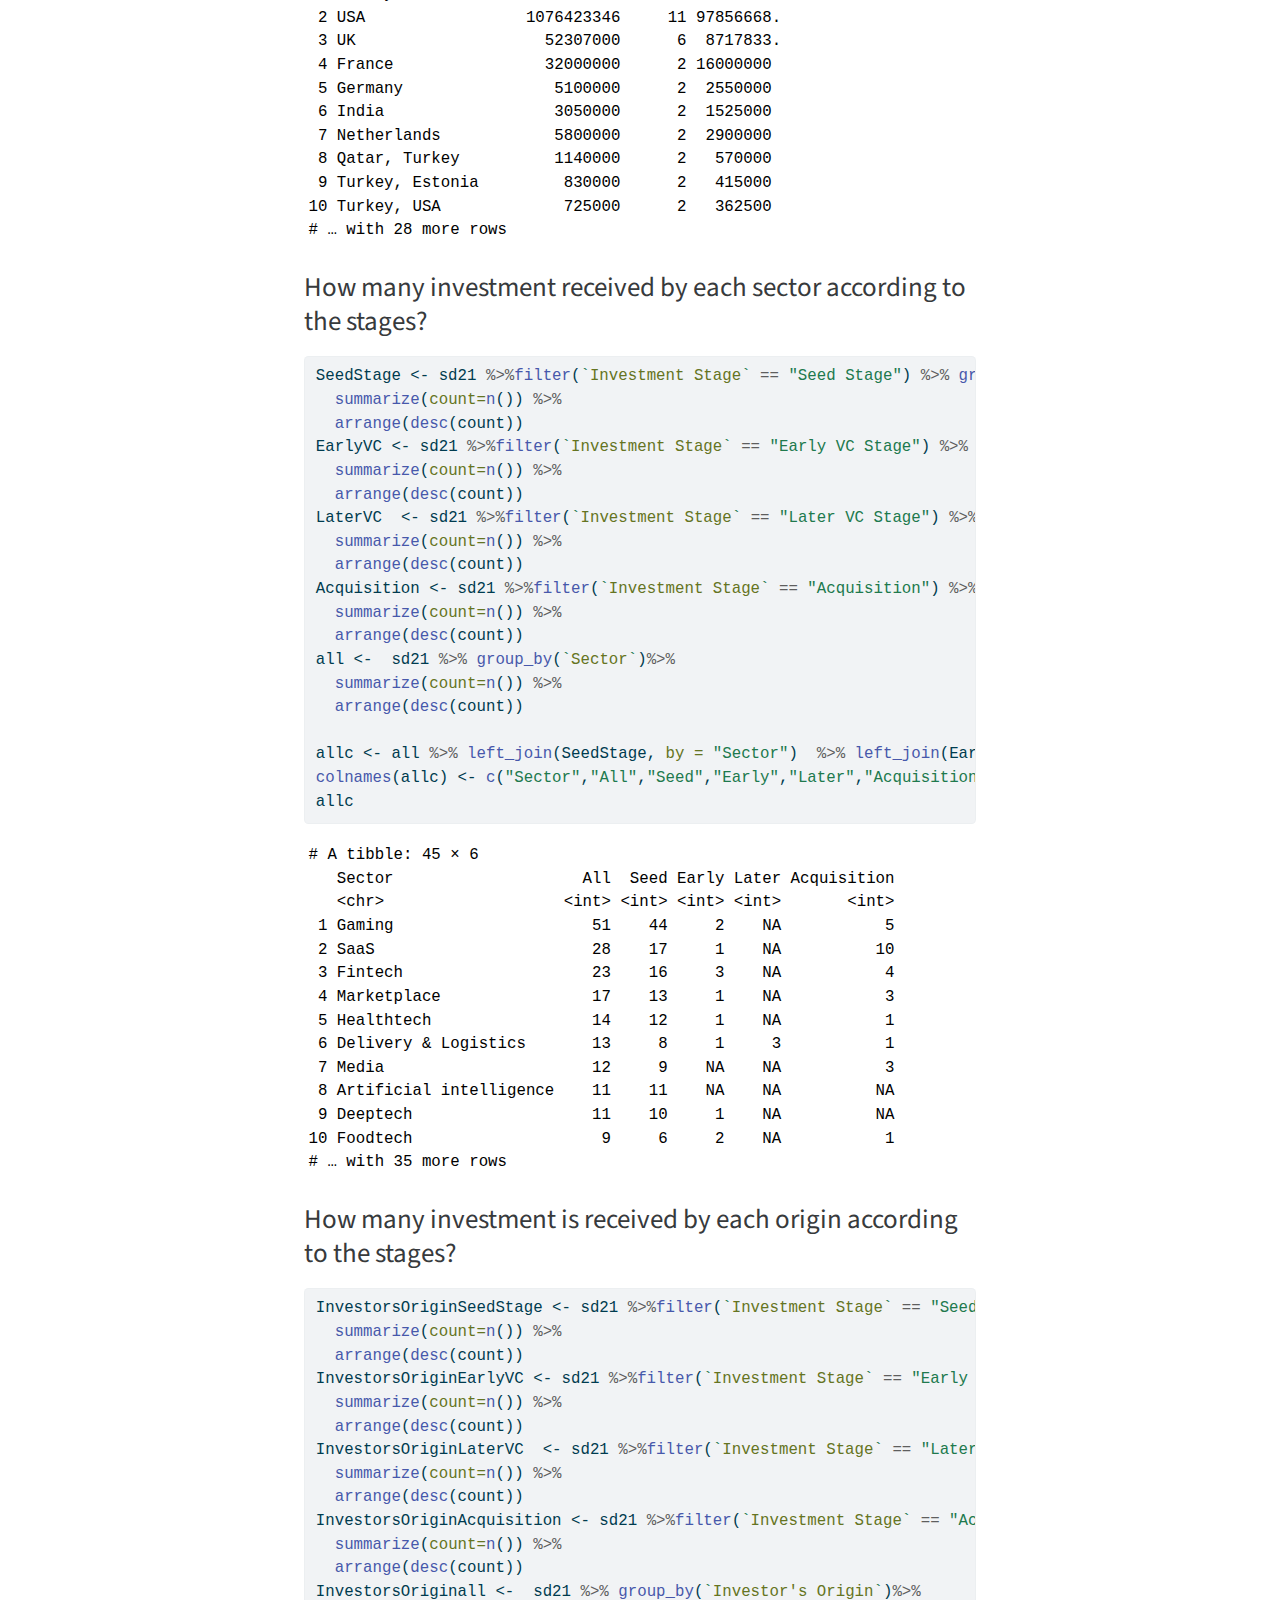
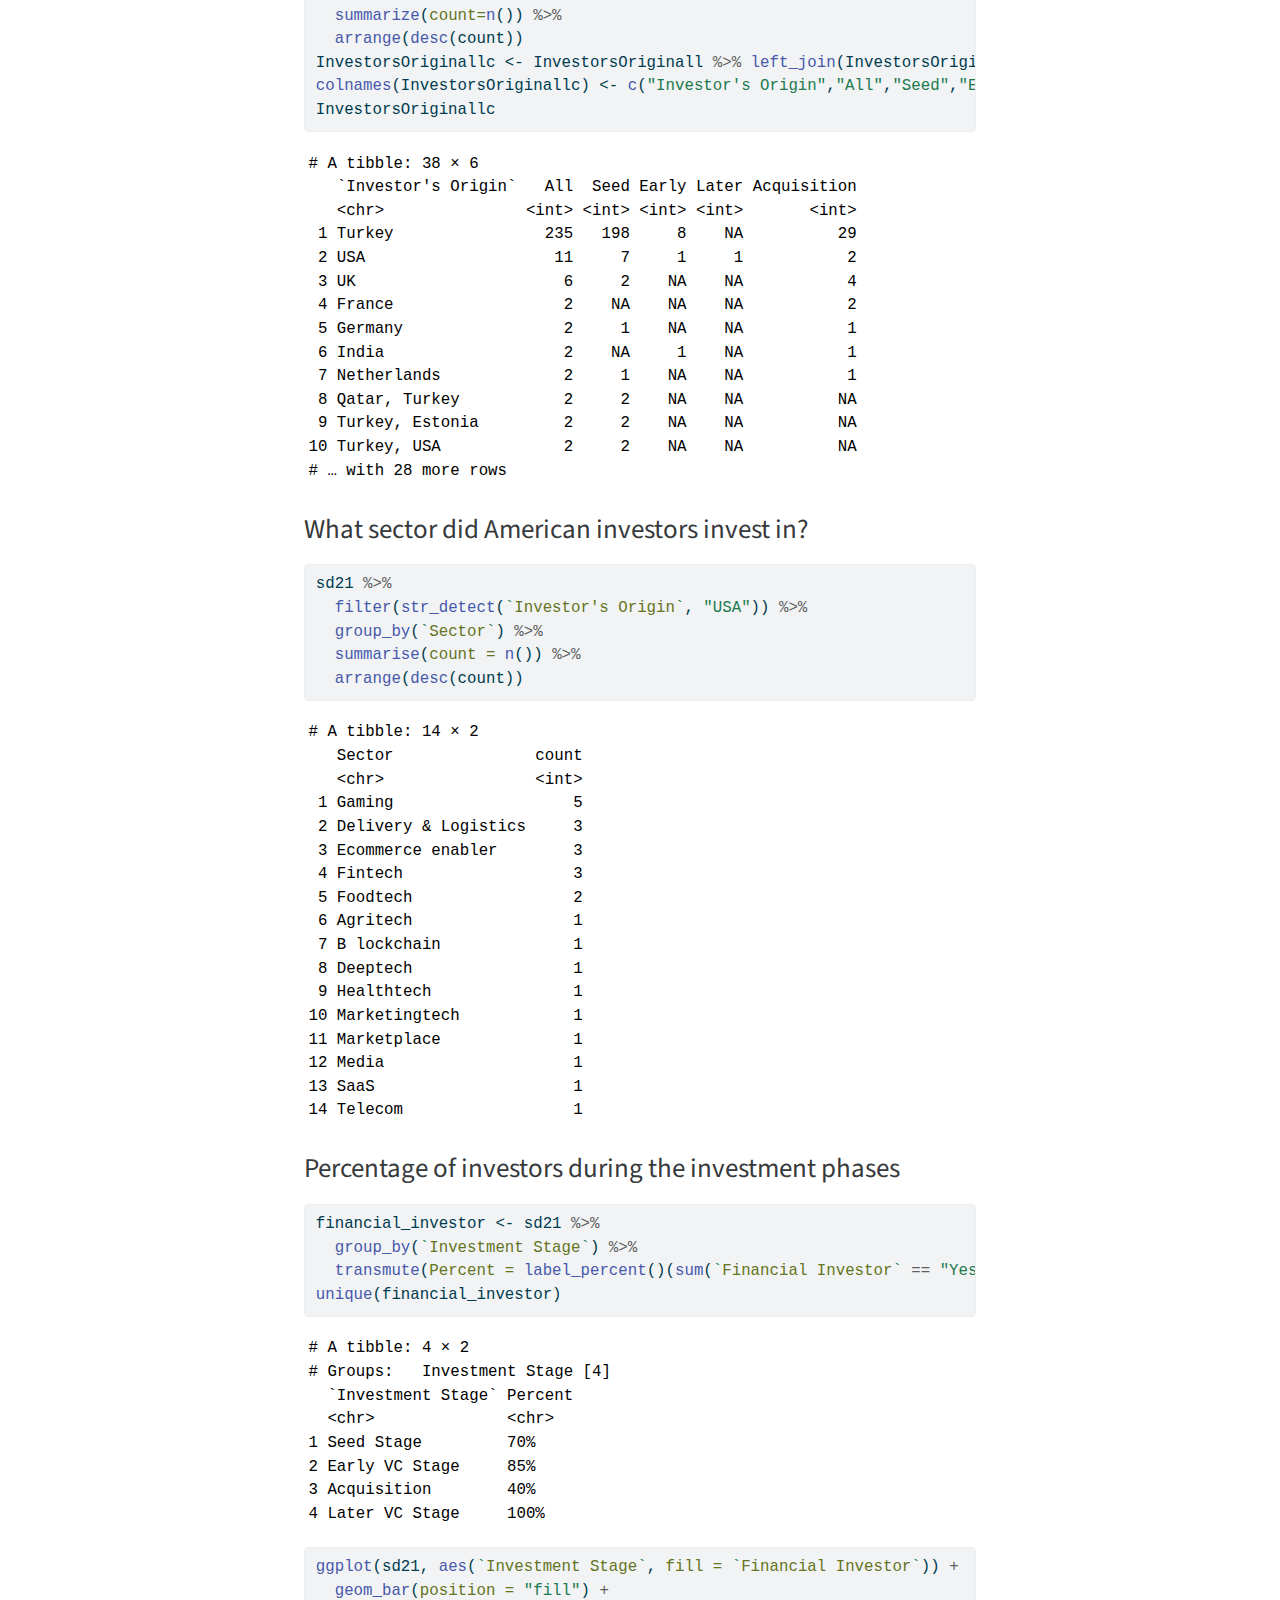
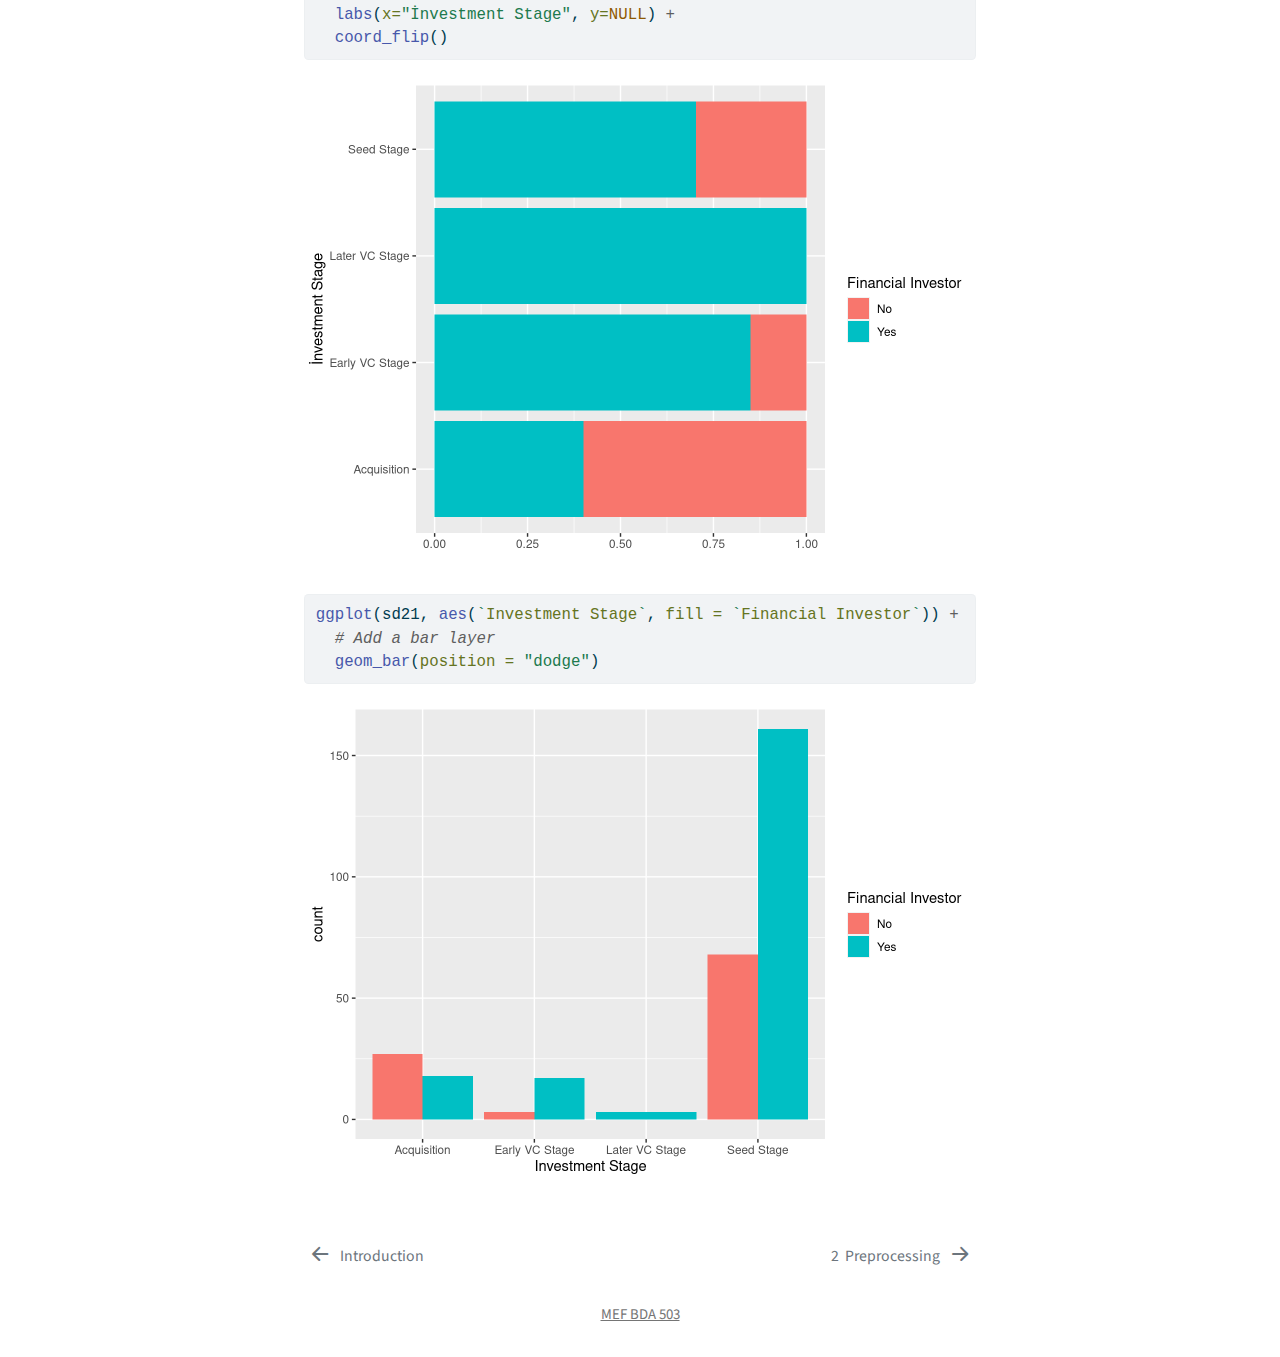
==== commit 20f8b162: "shiny - egemen" ====
--- a/docs/assignment1.html
+++ b/docs/assignment1.html
@@ -199,6 +199,11 @@
         <li class="sidebar-item">
   <div class="sidebar-item-container"> 
   <a href="./finalreport.html" class="sidebar-item-text sidebar-link"><span class="chapter-number">4</span>&nbsp; <span class="chapter-title">Final Report</span></a>
+  </div>
+</li>
+        <li class="sidebar-item">
+  <div class="sidebar-item-container"> 
+  <a href="./shinyapp.html" class="sidebar-item-text sidebar-link"><span class="chapter-number">5</span>&nbsp; <span class="chapter-title">Shiny App</span></a>
   </div>
 </li>
     </ul>
